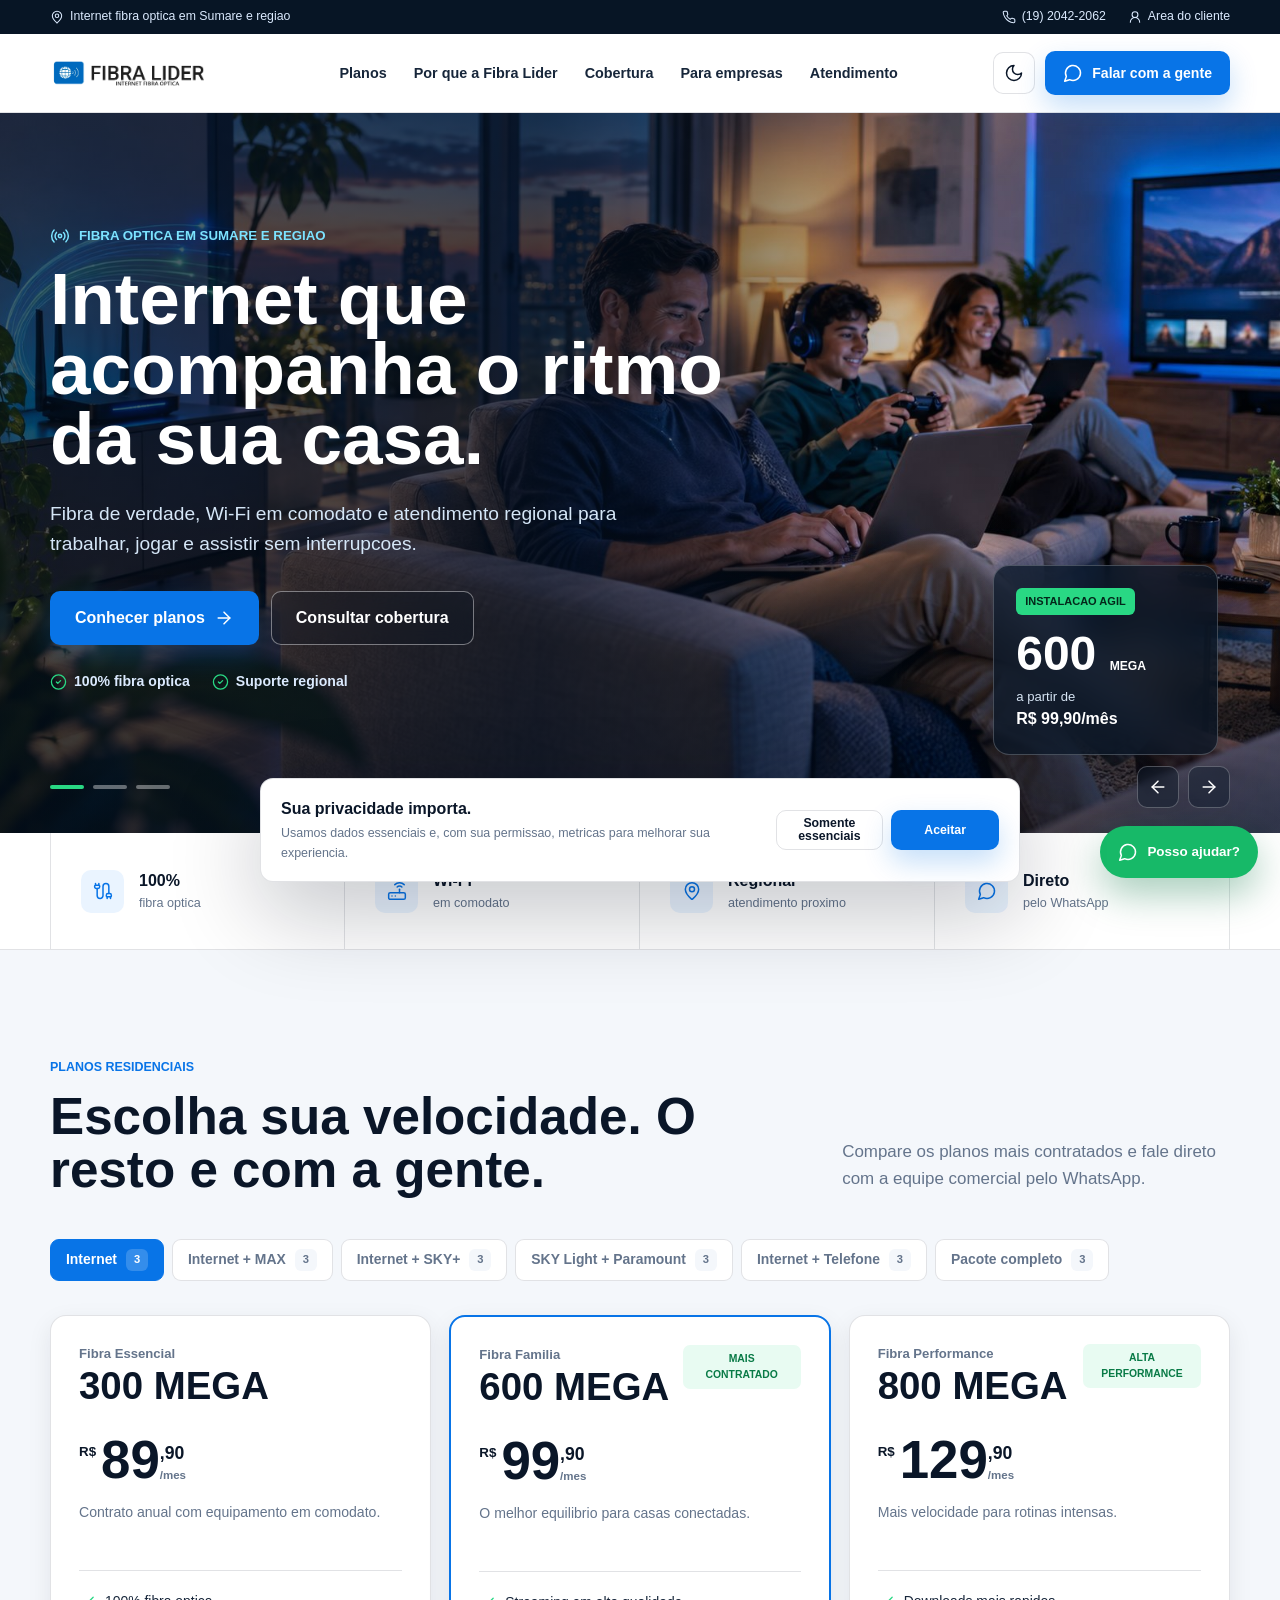
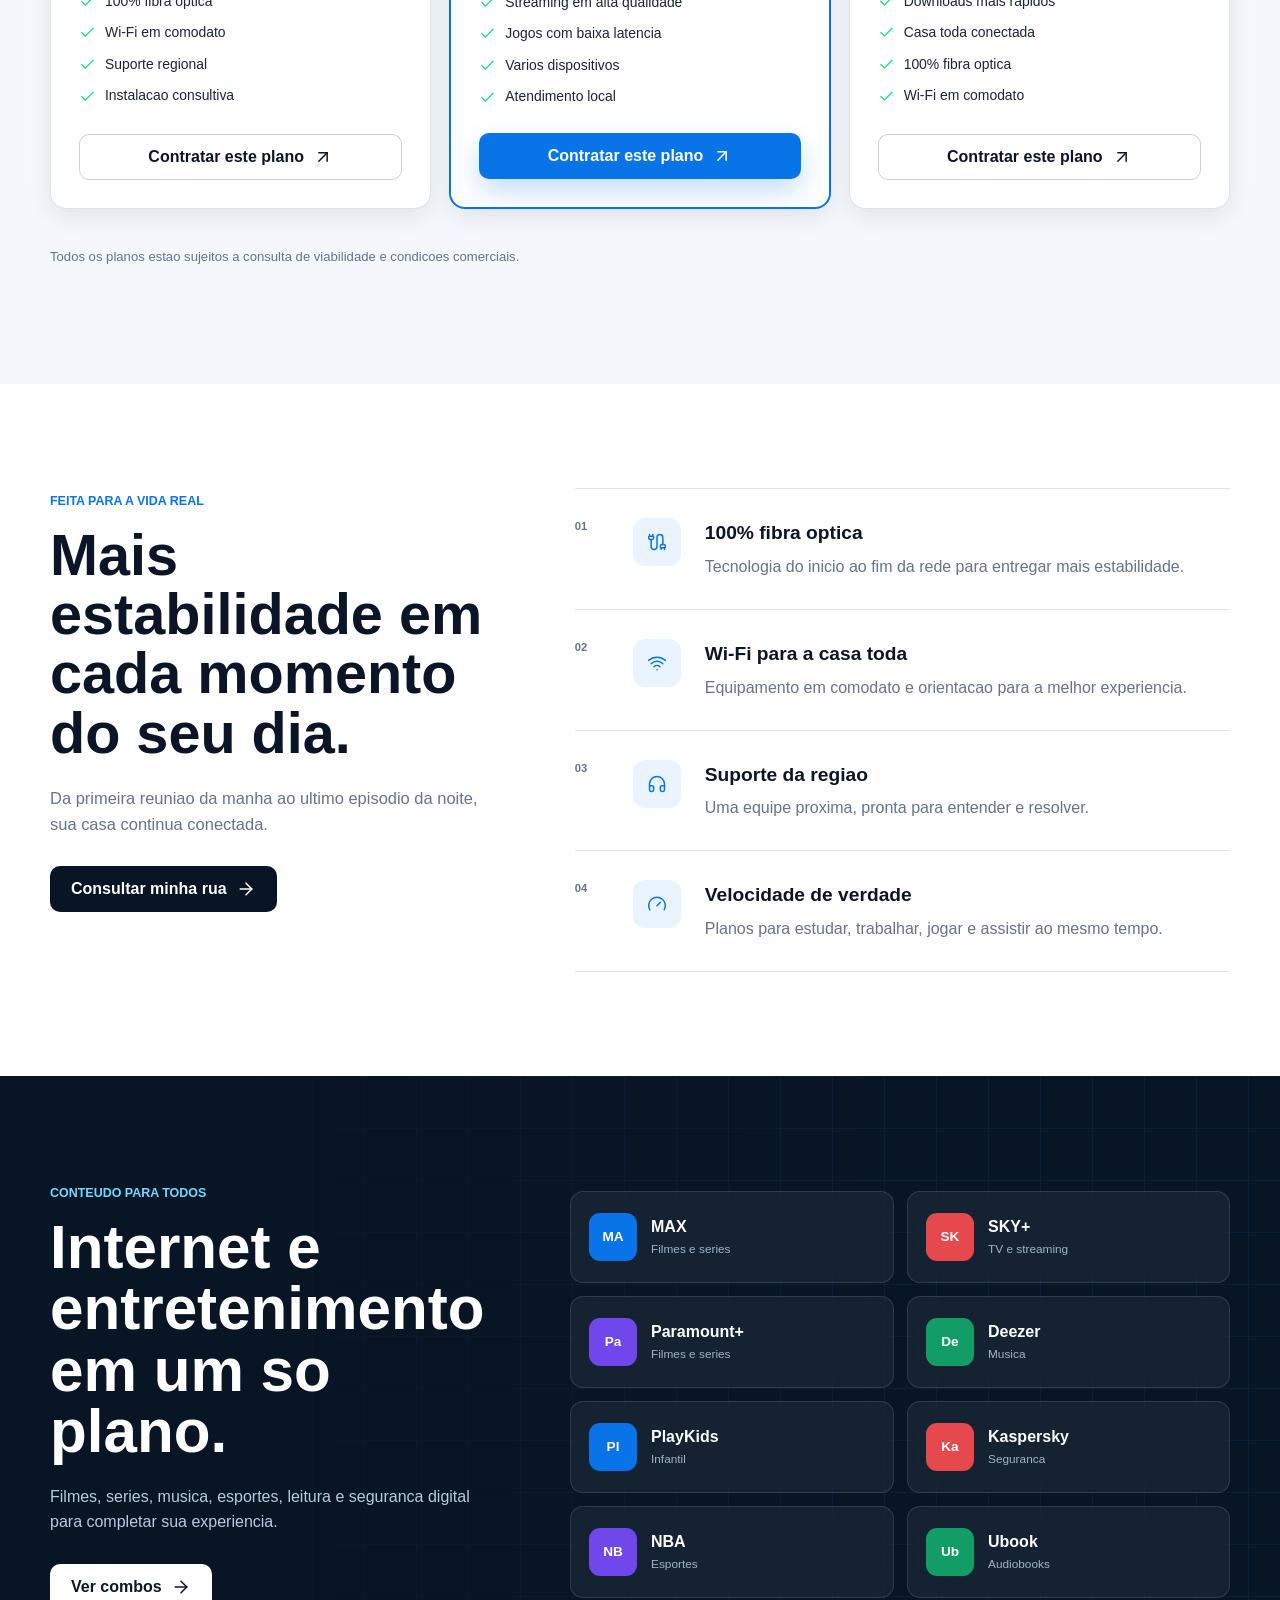
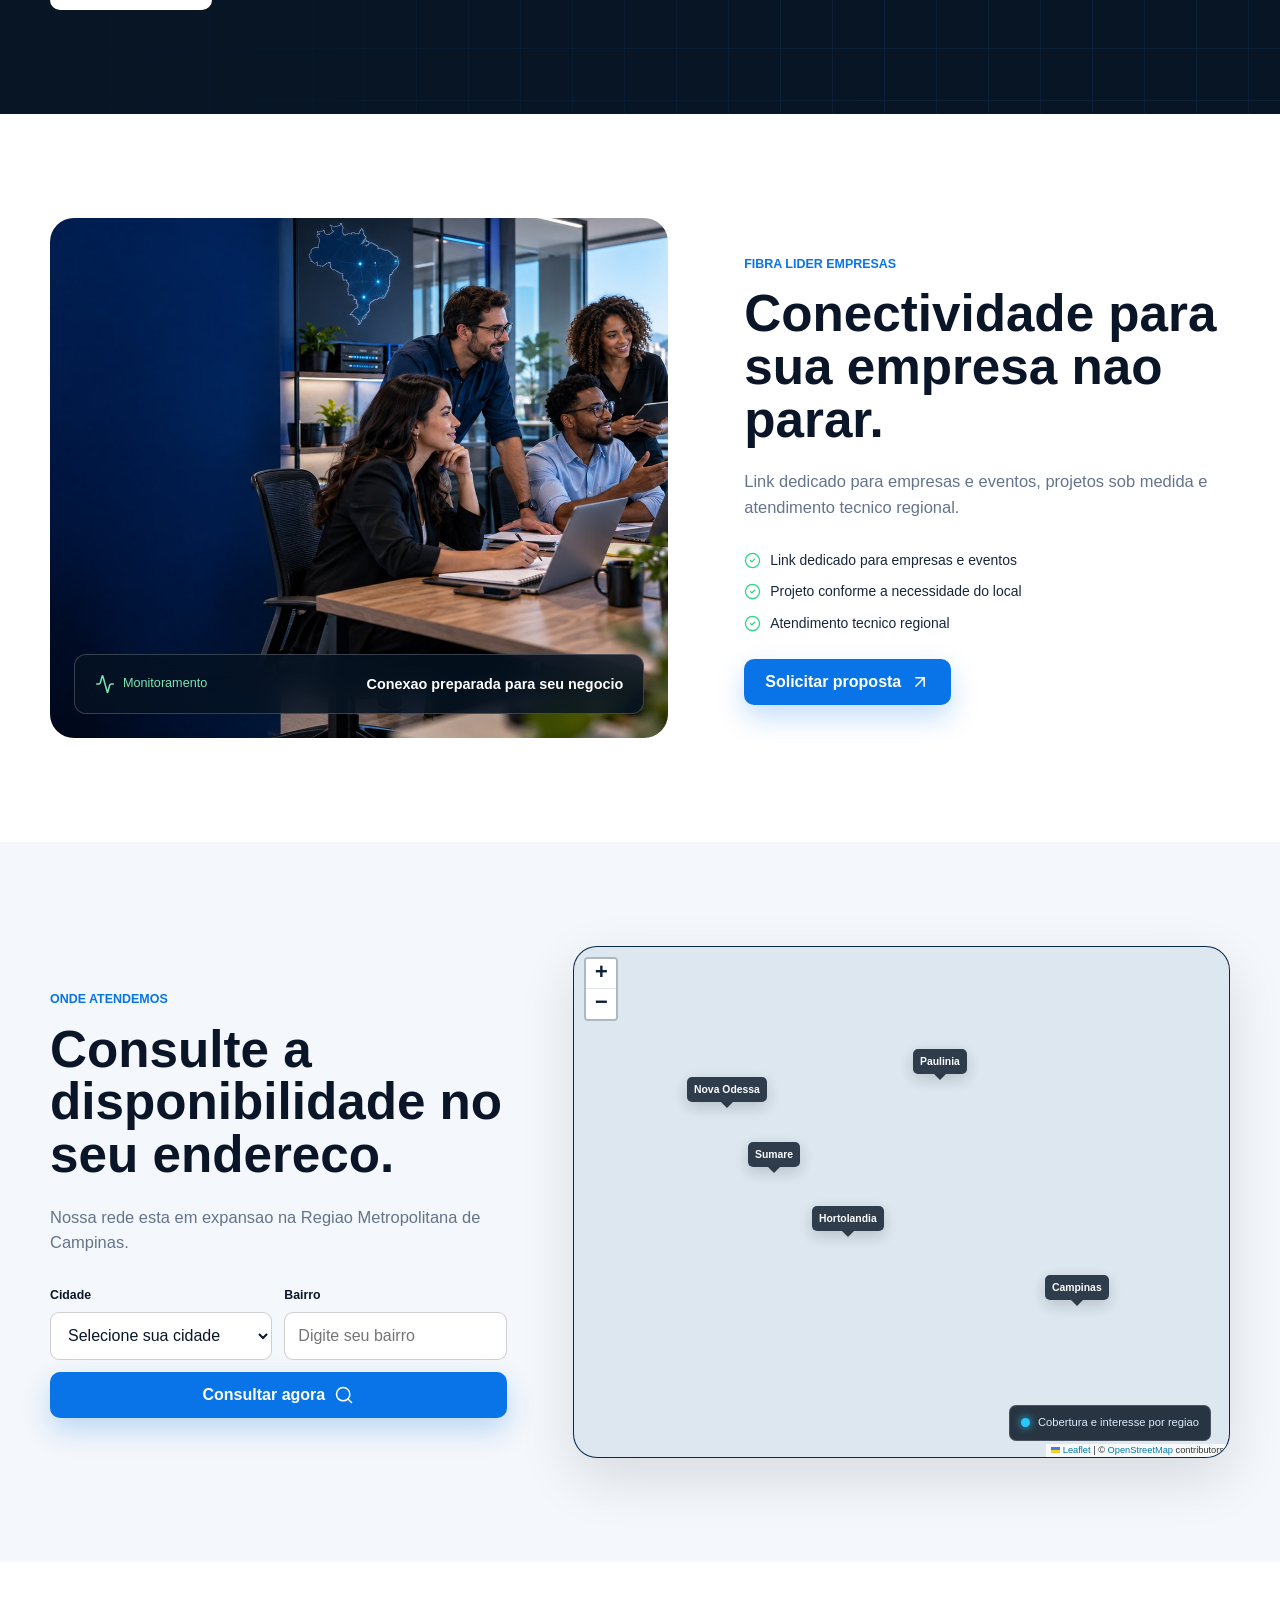
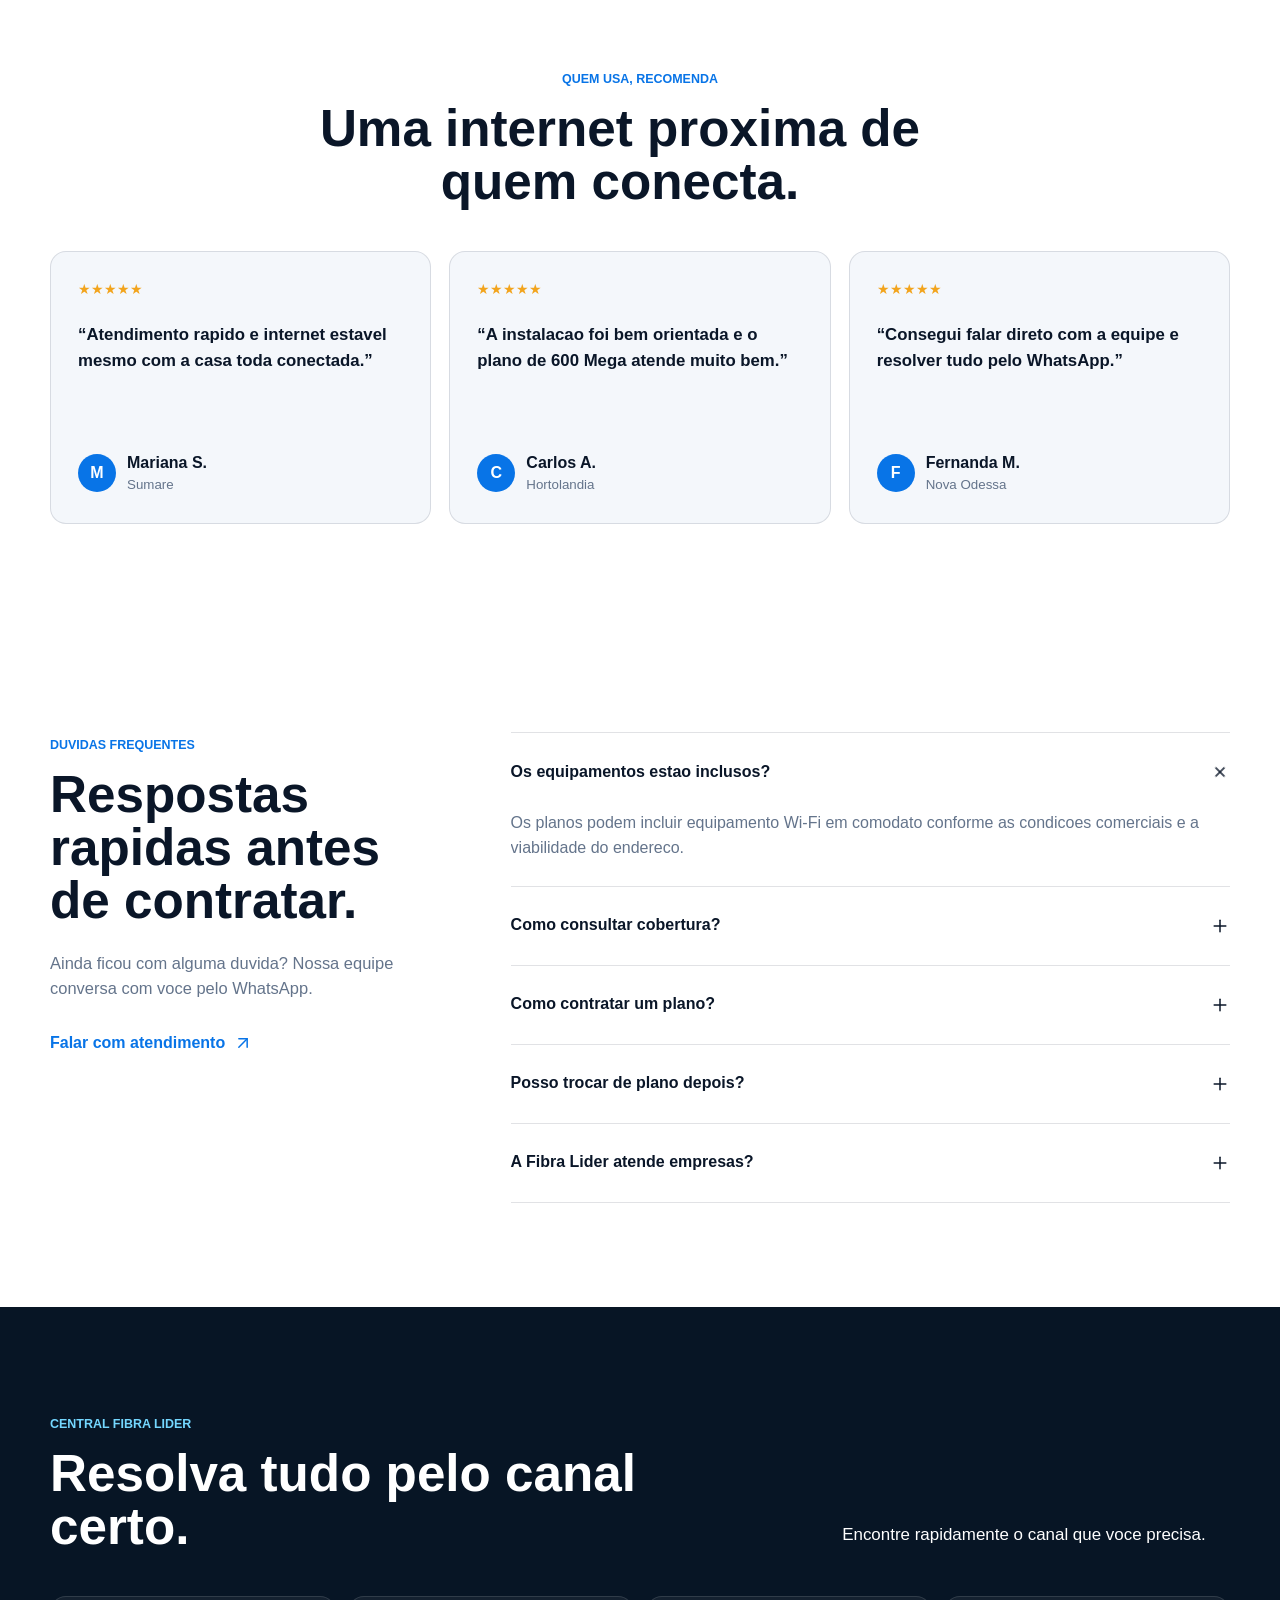
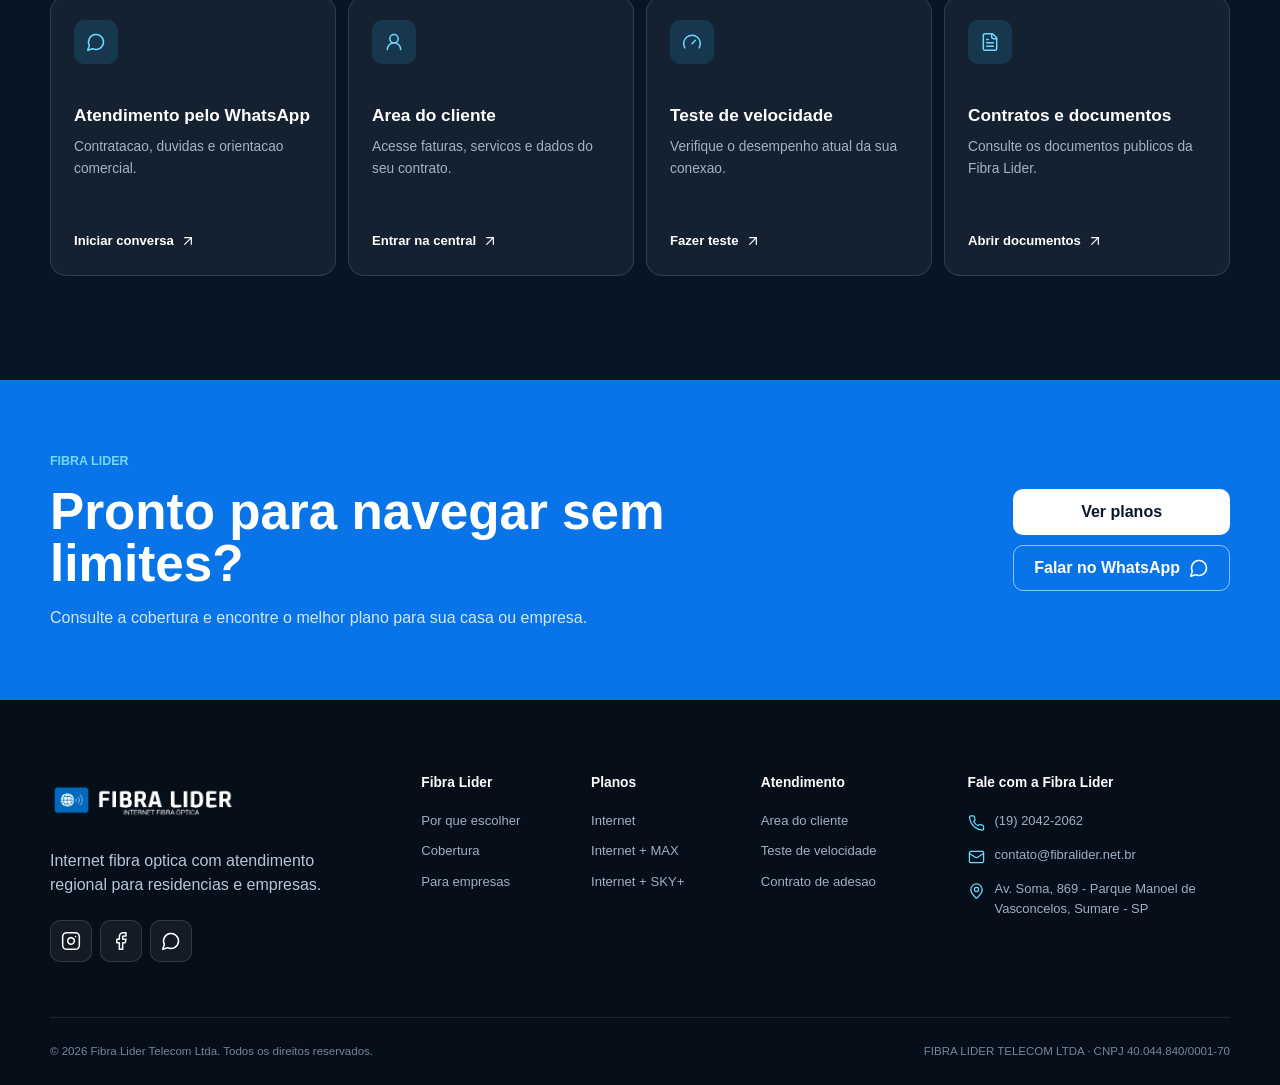
==== app/index.html @ 87135f59 "feat: publica MVP visual da Fibra Lider" ====
<!doctype html>
<html lang="pt-BR">
  <head>
    <meta charset="utf-8">
    <meta name="viewport" content="width=device-width, initial-scale=1">
    <meta name="theme-color" content="#061426">
    <meta name="description" content="Planos de internet 100% fibra optica da Fibra Lider em Sumare e regiao.">
    <meta name="robots" content="index,follow">
    <meta property="og:type" content="website">
    <meta property="og:locale" content="pt_BR">
    <title>Fibra Lider | Internet Fibra Optica em Sumare e Regiao</title>
    <link rel="canonical" href="https://fibralider.net.br/">
    <link rel="icon" href="./assets/img/fibra-lider-icon.png">
    <link rel="manifest" href="./manifest.webmanifest">
    <link rel="preload" as="image" href="./assets/img/hero-family-fiber.jpg">
    <link rel="stylesheet" href="./assets/vendor/leaflet.css">
    <link rel="stylesheet" href="./assets/css/styles.css">
    <script defer src="./assets/vendor/lucide.min.js"></script>
    <script defer src="./assets/vendor/leaflet.js"></script>
    <script defer src="./assets/js/data.js"></script>
    <script defer src="./assets/js/app.js"></script>
  </head>
  <body class="public-site">
    <a class="skip-link" href="#conteudo">Ir para o conteudo</a>

    <header class="site-header" id="topo">
      <div class="service-strip">
        <div class="shell service-strip__inner">
          <p><i data-lucide="map-pin"></i> Internet fibra optica em Sumare e regiao</p>
          <div class="service-strip__links">
            <a id="header-phone" href="tel:+551920422062"><i data-lucide="phone"></i> (19) 2042-2062</a>
            <a id="header-client-area" href="https://sgp.fibralider.net.br/accounts/central/login" target="_blank" rel="noopener"><i data-lucide="user-round"></i> Area do cliente</a>
          </div>
        </div>
      </div>
      <div class="nav-shell shell">
        <a class="site-logo" href="#topo" aria-label="Fibra Lider - inicio">
          <img id="site-logo" src="./assets/img/fibra-lider-logo-dark.png" alt="Fibra Lider">
        </a>
        <nav class="site-nav" id="site-nav" aria-label="Navegacao principal"></nav>
        <div class="header-actions">
          <button class="icon-button theme-toggle" id="site-theme-toggle" type="button" aria-label="Alternar tema" title="Alternar tema">
            <i data-lucide="moon"></i>
          </button>
          <a class="button button--primary header-cta" id="header-whatsapp" href="#" target="_blank" rel="noopener">
            <i data-lucide="message-circle"></i><span>Falar com a gente</span>
          </a>
          <button class="icon-button mobile-menu-toggle" id="mobile-menu-toggle" type="button" aria-label="Abrir menu" aria-expanded="false">
            <i data-lucide="menu"></i>
          </button>
        </div>
      </div>
    </header>

    <main id="conteudo">
      <section class="hero-slider page-section" id="inicio" data-section="hero" aria-label="Destaques Fibra Lider">
        <div id="hero-slides"></div>
        <div class="hero-controls shell">
          <div class="hero-dots" id="hero-dots" aria-label="Selecionar destaque"></div>
          <div class="hero-arrows" id="hero-arrows">
            <button class="icon-button icon-button--glass" id="hero-prev" type="button" aria-label="Destaque anterior"><i data-lucide="arrow-left"></i></button>
            <button class="icon-button icon-button--glass" id="hero-next" type="button" aria-label="Proximo destaque"><i data-lucide="arrow-right"></i></button>
          </div>
        </div>
      </section>

      <section class="proof-band page-section" data-section="proof" aria-label="Diferenciais">
        <div class="shell proof-grid" id="proof-grid"></div>
      </section>

      <section class="section plans-section page-section" id="planos" data-section="plans">
        <div class="shell">
          <div class="section-heading section-heading--split">
            <div>
              <span class="eyebrow" id="plans-eyebrow">Planos residenciais</span>
              <h2 id="plans-title">Escolha sua velocidade. O resto e com a gente.</h2>
            </div>
            <p id="plans-description"></p>
          </div>
          <div class="filter-tabs" id="plan-filters" role="tablist" aria-label="Tipos de plano"></div>
          <div class="plans-grid" id="plans-grid"></div>
          <div class="plans-footer">
            <p>Todos os planos estao sujeitos a consulta de viabilidade e condicoes comerciais.</p>
            <button class="text-button" id="show-all-plans" type="button">Ver todos os planos <i data-lucide="arrow-right"></i></button>
          </div>
        </div>
      </section>

      <section class="section benefits-section page-section" id="beneficios" data-section="benefits">
        <div class="shell benefits-layout">
          <div class="benefits-copy">
            <span class="eyebrow" id="benefits-eyebrow"></span>
            <h2 id="benefits-title"></h2>
            <p id="benefits-description"></p>
            <a class="button button--dark" href="#cobertura">Consultar minha rua <i data-lucide="arrow-right"></i></a>
          </div>
          <div class="benefit-list" id="benefits-grid"></div>
        </div>
      </section>

      <section class="section entertainment-section page-section" id="entretenimento" data-section="apps">
        <div class="shell entertainment-layout">
          <div class="entertainment-copy">
            <span class="eyebrow eyebrow--light" id="apps-eyebrow"></span>
            <h2 id="apps-title"></h2>
            <p>Filmes, series, musica, esportes, leitura e seguranca digital para completar sua experiencia.</p>
            <a class="button button--light" href="#planos">Ver combos <i data-lucide="arrow-right"></i></a>
          </div>
          <div class="app-orbit" id="apps-grid" aria-label="Aplicativos disponiveis"></div>
        </div>
      </section>

      <section class="section business-section page-section" id="empresas" data-section="business">
        <div class="shell business-layout">
          <div class="business-visual">
            <img src="./assets/img/banner-business-fiber.jpg" alt="Equipe conectada pela Fibra Lider Empresas" loading="lazy">
            <div class="business-signal">
              <span><i data-lucide="activity"></i> Monitoramento</span>
              <strong>Conexao preparada para seu negocio</strong>
            </div>
          </div>
          <div class="business-copy">
            <span class="eyebrow" id="business-eyebrow"></span>
            <h2 id="business-title"></h2>
            <p id="business-description"></p>
            <ul class="check-list">
              <li><i data-lucide="circle-check"></i> Link dedicado para empresas e eventos</li>
              <li><i data-lucide="circle-check"></i> Projeto conforme a necessidade do local</li>
              <li><i data-lucide="circle-check"></i> Atendimento tecnico regional</li>
            </ul>
            <a class="button button--primary" id="business-whatsapp" href="#" target="_blank" rel="noopener">Solicitar proposta <i data-lucide="arrow-up-right"></i></a>
          </div>
        </div>
      </section>

      <section class="section coverage-section page-section" id="cobertura" data-section="coverage">
        <div class="shell coverage-layout">
          <div class="coverage-copy">
            <span class="eyebrow" id="coverage-eyebrow"></span>
            <h2 id="coverage-title"></h2>
            <p id="coverage-description"></p>
            <form class="coverage-form" id="coverage-form">
              <label>
                <span>Cidade</span>
                <select id="coverage-city" name="city" required></select>
              </label>
              <label>
                <span>Bairro</span>
                <input id="coverage-neighborhood" name="neighborhood" type="text" placeholder="Digite seu bairro" required>
              </label>
              <button class="button button--primary" type="submit">Consultar agora <i data-lucide="search"></i></button>
            </form>
            <div class="coverage-result" id="coverage-result" hidden></div>
          </div>
          <div class="coverage-map" aria-label="Mapa interativo da cobertura regional">
            <div class="real-map" id="public-coverage-map"></div>
            <div class="map-fallback" id="public-map-fallback" hidden></div>
            <div class="map-legend"><span></span> Cobertura e interesse por regiao</div>
          </div>
        </div>
      </section>

      <section class="section testimonials-section page-section" data-section="testimonials">
        <div class="shell">
          <div class="section-heading section-heading--center">
            <span class="eyebrow" id="testimonial-eyebrow"></span>
            <h2 id="testimonial-title"></h2>
          </div>
          <div class="testimonials-grid" id="testimonials-grid"></div>
        </div>
      </section>

      <section class="section faq-section page-section" id="duvidas" data-section="faq">
        <div class="shell faq-layout">
          <div class="faq-heading">
            <span class="eyebrow" id="faq-eyebrow"></span>
            <h2 id="faq-title"></h2>
            <p>Ainda ficou com alguma duvida? Nossa equipe conversa com voce pelo WhatsApp.</p>
            <a class="text-button" id="faq-whatsapp" href="#" target="_blank" rel="noopener">Falar com atendimento <i data-lucide="arrow-up-right"></i></a>
          </div>
          <div class="faq-list" id="faq-list"></div>
        </div>
      </section>

      <section class="section support-section page-section" id="atendimento" data-section="support">
        <div class="shell">
          <div class="section-heading section-heading--split section-heading--light">
            <div>
              <span class="eyebrow eyebrow--light" id="support-eyebrow"></span>
              <h2 id="support-title"></h2>
            </div>
            <p>Encontre rapidamente o canal que voce precisa.</p>
          </div>
          <div class="support-grid" id="support-grid"></div>
        </div>
      </section>

      <section class="final-cta page-section" data-section="final">
        <div class="shell final-cta__inner">
          <div>
            <span class="eyebrow eyebrow--light">Fibra Lider</span>
            <h2 id="final-title"></h2>
            <p id="final-description"></p>
          </div>
          <div class="final-cta__actions">
            <a class="button button--light" href="#planos">Ver planos</a>
            <a class="button button--outline-light" id="final-whatsapp" href="#" target="_blank" rel="noopener">Falar no WhatsApp <i data-lucide="message-circle"></i></a>
          </div>
        </div>
      </section>
    </main>

    <footer class="site-footer">
      <div class="shell footer-main">
        <div class="footer-brand">
          <img id="footer-logo" src="./assets/img/fibra-lider-logo.png" alt="Fibra Lider">
          <p id="footer-description"></p>
          <div class="social-links">
            <a id="footer-instagram" class="icon-button icon-button--footer" href="#" target="_blank" rel="noopener" aria-label="Instagram"><i data-lucide="instagram"></i></a>
            <a id="footer-facebook" class="icon-button icon-button--footer" href="#" target="_blank" rel="noopener" aria-label="Facebook"><i data-lucide="facebook"></i></a>
            <a id="footer-social-whatsapp" class="icon-button icon-button--footer" href="#" target="_blank" rel="noopener" aria-label="WhatsApp"><i data-lucide="message-circle"></i></a>
          </div>
        </div>
        <div class="footer-links" id="footer-columns"></div>
        <div class="footer-contact">
          <h3>Fale com a Fibra Lider</h3>
          <a id="footer-phone" href="tel:+551920422062"><i data-lucide="phone"></i><span>(19) 2042-2062</span></a>
          <a id="footer-email" href="mailto:contato@fibralider.net.br"><i data-lucide="mail"></i><span>contato@fibralider.net.br</span></a>
          <p id="footer-address"><i data-lucide="map-pin"></i><span></span></p>
        </div>
      </div>
      <div class="shell footer-bottom">
        <p><span id="footer-year"></span> <span id="footer-copyright"></span></p>
        <p id="footer-company"></p>
      </div>
    </footer>

    <a class="floating-whatsapp" id="floating-whatsapp" href="#" target="_blank" rel="noopener" aria-label="Falar no WhatsApp">
      <i data-lucide="message-circle"></i><span>Posso ajudar?</span>
    </a>

    <div class="modal" id="campaign-modal" hidden>
      <div class="modal-backdrop" data-close-modal></div>
      <article class="campaign-dialog" role="dialog" aria-modal="true" aria-labelledby="campaign-title">
        <button class="icon-button modal-close" type="button" data-close-modal aria-label="Fechar"><i data-lucide="x"></i></button>
        <div class="campaign-dialog__media"><img id="campaign-image" src="" alt=""></div>
        <div class="campaign-dialog__content">
          <span class="eyebrow" id="campaign-eyebrow"></span>
          <h2 id="campaign-title"></h2>
          <p id="campaign-description"></p>
          <button class="coupon-code" id="campaign-coupon" type="button" title="Copiar cupom"><span></span><i data-lucide="copy"></i></button>
          <a class="button button--primary" id="campaign-cta" href="#planos">Ver oferta <i data-lucide="arrow-right"></i></a>
          <small>Consulte disponibilidade e condicoes com a equipe comercial.</small>
        </div>
      </article>
    </div>

    <div class="toast" id="site-toast" role="status" aria-live="polite" hidden></div>

    <aside class="cookie-banner" id="cookie-banner" hidden>
      <div>
        <strong>Sua privacidade importa.</strong>
        <p>Usamos dados essenciais e, com sua permissao, metricas para melhorar sua experiencia.</p>
      </div>
      <div class="cookie-actions">
        <button class="button button--ghost" id="cookie-essential" type="button">Somente essenciais</button>
        <button class="button button--primary" id="cookie-accept" type="button">Aceitar</button>
      </div>
    </aside>
  </body>
</html>
---- app/assets/vendor/leaflet.css ----
/* required styles */

.leaflet-pane,
.leaflet-tile,
.leaflet-marker-icon,
.leaflet-marker-shadow,
.leaflet-tile-container,
.leaflet-pane > svg,
.leaflet-pane > canvas,
.leaflet-zoom-box,
.leaflet-image-layer,
.leaflet-layer {
	position: absolute;
	left: 0;
	top: 0;
	}
.leaflet-container {
	overflow: hidden;
	}
.leaflet-tile,
.leaflet-marker-icon,
.leaflet-marker-shadow {
	-webkit-user-select: none;
	   -moz-user-select: none;
	        user-select: none;
	  -webkit-user-drag: none;
	}
/* Prevents IE11 from highlighting tiles in blue */
.leaflet-tile::selection {
	background: transparent;
}
/* Safari renders non-retina tile on retina better with this, but Chrome is worse */
.leaflet-safari .leaflet-tile {
	image-rendering: -webkit-optimize-contrast;
	}
/* hack that prevents hw layers "stretching" when loading new tiles */
.leaflet-safari .leaflet-tile-container {
	width: 1600px;
	height: 1600px;
	-webkit-transform-origin: 0 0;
	}
.leaflet-marker-icon,
.leaflet-marker-shadow {
	display: block;
	}
/* .leaflet-container svg: reset svg max-width decleration shipped in Joomla! (joomla.org) 3.x */
/* .leaflet-container img: map is broken in FF if you have max-width: 100% on tiles */
.leaflet-container .leaflet-overlay-pane svg {
	max-width: none !important;
	max-height: none !important;
	}
.leaflet-container .leaflet-marker-pane img,
.leaflet-container .leaflet-shadow-pane img,
.leaflet-container .leaflet-tile-pane img,
.leaflet-container img.leaflet-image-layer,
.leaflet-container .leaflet-tile {
	max-width: none !important;
	max-height: none !important;
	width: auto;
	padding: 0;
	}

.leaflet-container img.leaflet-tile {
	/* See: https://bugs.chromium.org/p/chromium/issues/detail?id=600120 */
	mix-blend-mode: plus-lighter;
}

.leaflet-container.leaflet-touch-zoom {
	-ms-touch-action: pan-x pan-y;
	touch-action: pan-x pan-y;
	}
.leaflet-container.leaflet-touch-drag {
	-ms-touch-action: pinch-zoom;
	/* Fallback for FF which doesn't support pinch-zoom */
	touch-action: none;
	touch-action: pinch-zoom;
}
.leaflet-container.leaflet-touch-drag.leaflet-touch-zoom {
	-ms-touch-action: none;
	touch-action: none;
}
.leaflet-container {
	-webkit-tap-highlight-color: transparent;
}
.leaflet-container a {
	-webkit-tap-highlight-color: rgba(51, 181, 229, 0.4);
}
.leaflet-tile {
	filter: inherit;
	visibility: hidden;
	}
.leaflet-tile-loaded {
	visibility: inherit;
	}
.leaflet-zoom-box {
	width: 0;
	height: 0;
	-moz-box-sizing: border-box;
	     box-sizing: border-box;
	z-index: 800;
	}
/* workaround for https://bugzilla.mozilla.org/show_bug.cgi?id=888319 */
.leaflet-overlay-pane svg {
	-moz-user-select: none;
	}

.leaflet-pane         { z-index: 400; }

.leaflet-tile-pane    { z-index: 200; }
.leaflet-overlay-pane { z-index: 400; }
.leaflet-shadow-pane  { z-index: 500; }
.leaflet-marker-pane  { z-index: 600; }
.leaflet-tooltip-pane   { z-index: 650; }
.leaflet-popup-pane   { z-index: 700; }

.leaflet-map-pane canvas { z-index: 100; }
.leaflet-map-pane svg    { z-index: 200; }

.leaflet-vml-shape {
	width: 1px;
	height: 1px;
	}
.lvml {
	behavior: url(#default#VML);
	display: inline-block;
	position: absolute;
	}


/* control positioning */

.leaflet-control {
	position: relative;
	z-index: 800;
	pointer-events: visiblePainted; /* IE 9-10 doesn't have auto */
	pointer-events: auto;
	}
.leaflet-top,
.leaflet-bottom {
	position: absolute;
	z-index: 1000;
	pointer-events: none;
	}
.leaflet-top {
	top: 0;
	}
.leaflet-right {
	right: 0;
	}
.leaflet-bottom {
	bottom: 0;
	}
.leaflet-left {
	left: 0;
	}
.leaflet-control {
	float: left;
	clear: both;
	}
.leaflet-right .leaflet-control {
	float: right;
	}
.leaflet-top .leaflet-control {
	margin-top: 10px;
	}
.leaflet-bottom .leaflet-control {
	margin-bottom: 10px;
	}
.leaflet-left .leaflet-control {
	margin-left: 10px;
	}
.leaflet-right .leaflet-control {
	margin-right: 10px;
	}


/* zoom and fade animations */

.leaflet-fade-anim .leaflet-popup {
	opacity: 0;
	-webkit-transition: opacity 0.2s linear;
	   -moz-transition: opacity 0.2s linear;
	        transition: opacity 0.2s linear;
	}
.leaflet-fade-anim .leaflet-map-pane .leaflet-popup {
	opacity: 1;
	}
.leaflet-zoom-animated {
	-webkit-transform-origin: 0 0;
	    -ms-transform-origin: 0 0;
	        transform-origin: 0 0;
	}
svg.leaflet-zoom-animated {
	will-change: transform;
}

.leaflet-zoom-anim .leaflet-zoom-animated {
	-webkit-transition: -webkit-transform 0.25s cubic-bezier(0,0,0.25,1);
	   -moz-transition:    -moz-transform 0.25s cubic-bezier(0,0,0.25,1);
	        transition:         transform 0.25s cubic-bezier(0,0,0.25,1);
	}
.leaflet-zoom-anim .leaflet-tile,
.leaflet-pan-anim .leaflet-tile {
	-webkit-transition: none;
	   -moz-transition: none;
	        transition: none;
	}

.leaflet-zoom-anim .leaflet-zoom-hide {
	visibility: hidden;
	}


/* cursors */

.leaflet-interactive {
	cursor: pointer;
	}
.leaflet-grab {
	cursor: -webkit-grab;
	cursor:    -moz-grab;
	cursor:         grab;
	}
.leaflet-crosshair,
.leaflet-crosshair .leaflet-interactive {
	cursor: crosshair;
	}
.leaflet-popup-pane,
.leaflet-control {
	cursor: auto;
	}
.leaflet-dragging .leaflet-grab,
.leaflet-dragging .leaflet-grab .leaflet-interactive,
.leaflet-dragging .leaflet-marker-draggable {
	cursor: move;
	cursor: -webkit-grabbing;
	cursor:    -moz-grabbing;
	cursor:         grabbing;
	}

/* marker & overlays interactivity */
.leaflet-marker-icon,
.leaflet-marker-shadow,
.leaflet-image-layer,
.leaflet-pane > svg path,
.leaflet-tile-container {
	pointer-events: none;
	}

.leaflet-marker-icon.leaflet-interactive,
.leaflet-image-layer.leaflet-interactive,
.leaflet-pane > svg path.leaflet-interactive,
svg.leaflet-image-layer.leaflet-interactive path {
	pointer-events: visiblePainted; /* IE 9-10 doesn't have auto */
	pointer-events: auto;
	}

/* visual tweaks */

.leaflet-container {
	background: #ddd;
	outline-offset: 1px;
	}
.leaflet-container a {
	color: #0078A8;
	}
.leaflet-zoom-box {
	border: 2px dotted #38f;
	background: rgba(255,255,255,0.5);
	}


/* general typography */
.leaflet-container {
	font-family: "Helvetica Neue", Arial, Helvetica, sans-serif;
	font-size: 12px;
	font-size: 0.75rem;
	line-height: 1.5;
	}


/* general toolbar styles */

.leaflet-bar {
	box-shadow: 0 1px 5px rgba(0,0,0,0.65);
	border-radius: 4px;
	}
.leaflet-bar a {
	background-color: #fff;
	border-bottom: 1px solid #ccc;
	width: 26px;
	height: 26px;
	line-height: 26px;
	display: block;
	text-align: center;
	text-decoration: none;
	color: black;
	}
.leaflet-bar a,
.leaflet-control-layers-toggle {
	background-position: 50% 50%;
	background-repeat: no-repeat;
	display: block;
	}
.leaflet-bar a:hover,
.leaflet-bar a:focus {
	background-color: #f4f4f4;
	}
.leaflet-bar a:first-child {
	border-top-left-radius: 4px;
	border-top-right-radius: 4px;
	}
.leaflet-bar a:last-child {
	border-bottom-left-radius: 4px;
	border-bottom-right-radius: 4px;
	border-bottom: none;
	}
.leaflet-bar a.leaflet-disabled {
	cursor: default;
	background-color: #f4f4f4;
	color: #bbb;
	}

.leaflet-touch .leaflet-bar a {
	width: 30px;
	height: 30px;
	line-height: 30px;
	}
.leaflet-touch .leaflet-bar a:first-child {
	border-top-left-radius: 2px;
	border-top-right-radius: 2px;
	}
.leaflet-touch .leaflet-bar a:last-child {
	border-bottom-left-radius: 2px;
	border-bottom-right-radius: 2px;
	}

/* zoom control */

.leaflet-control-zoom-in,
.leaflet-control-zoom-out {
	font: bold 18px 'Lucida Console', Monaco, monospace;
	text-indent: 1px;
	}

.leaflet-touch .leaflet-control-zoom-in, .leaflet-touch .leaflet-control-zoom-out  {
	font-size: 22px;
	}


/* layers control */

.leaflet-control-layers {
	box-shadow: 0 1px 5px rgba(0,0,0,0.4);
	background: #fff;
	border-radius: 5px;
	}
.leaflet-control-layers-toggle {
	background-image: url(images/layers.png);
	width: 36px;
	height: 36px;
	}
.leaflet-retina .leaflet-control-layers-toggle {
	background-image: url(images/layers-2x.png);
	background-size: 26px 26px;
	}
.leaflet-touch .leaflet-control-layers-toggle {
	width: 44px;
	height: 44px;
	}
.leaflet-control-layers .leaflet-control-layers-list,
.leaflet-control-layers-expanded .leaflet-control-layers-toggle {
	display: none;
	}
.leaflet-control-layers-expanded .leaflet-control-layers-list {
	display: block;
	position: relative;
	}
.leaflet-control-layers-expanded {
	padding: 6px 10px 6px 6px;
	color: #333;
	background: #fff;
	}
.leaflet-control-layers-scrollbar {
	overflow-y: scroll;
	overflow-x: hidden;
	padding-right: 5px;
	}
.leaflet-control-layers-selector {
	margin-top: 2px;
	position: relative;
	top: 1px;
	}
.leaflet-control-layers label {
	display: block;
	font-size: 13px;
	font-size: 1.08333em;
	}
.leaflet-control-layers-separator {
	height: 0;
	border-top: 1px solid #ddd;
	margin: 5px -10px 5px -6px;
	}

/* Default icon URLs */
.leaflet-default-icon-path { /* used only in path-guessing heuristic, see L.Icon.Default */
	background-image: url(images/marker-icon.png);
	}


/* attribution and scale controls */

.leaflet-container .leaflet-control-attribution {
	background: #fff;
	background: rgba(255, 255, 255, 0.8);
	margin: 0;
	}
.leaflet-control-attribution,
.leaflet-control-scale-line {
	padding: 0 5px;
	color: #333;
	line-height: 1.4;
	}
.leaflet-control-attribution a {
	text-decoration: none;
	}
.leaflet-control-attribution a:hover,
.leaflet-control-attribution a:focus {
	text-decoration: underline;
	}
.leaflet-attribution-flag {
	display: inline !important;
	vertical-align: baseline !important;
	width: 1em;
	height: 0.6669em;
	}
.leaflet-left .leaflet-control-scale {
	margin-left: 5px;
	}
.leaflet-bottom .leaflet-control-scale {
	margin-bottom: 5px;
	}
.leaflet-control-scale-line {
	border: 2px solid #777;
	border-top: none;
	line-height: 1.1;
	padding: 2px 5px 1px;
	white-space: nowrap;
	-moz-box-sizing: border-box;
	     box-sizing: border-box;
	background: rgba(255, 255, 255, 0.8);
	text-shadow: 1px 1px #fff;
	}
.leaflet-control-scale-line:not(:first-child) {
	border-top: 2px solid #777;
	border-bottom: none;
	margin-top: -2px;
	}
.leaflet-control-scale-line:not(:first-child):not(:last-child) {
	border-bottom: 2px solid #777;
	}

.leaflet-touch .leaflet-control-attribution,
.leaflet-touch .leaflet-control-layers,
.leaflet-touch .leaflet-bar {
	box-shadow: none;
	}
.leaflet-touch .leaflet-control-layers,
.leaflet-touch .leaflet-bar {
	border: 2px solid rgba(0,0,0,0.2);
	background-clip: padding-box;
	}


/* popup */

.leaflet-popup {
	position: absolute;
	text-align: center;
	margin-bottom: 20px;
	}
.leaflet-popup-content-wrapper {
	padding: 1px;
	text-align: left;
	border-radius: 12px;
	}
.leaflet-popup-content {
	margin: 13px 24px 13px 20px;
	line-height: 1.3;
	font-size: 13px;
	font-size: 1.08333em;
	min-height: 1px;
	}
.leaflet-popup-content p {
	margin: 17px 0;
	margin: 1.3em 0;
	}
.leaflet-popup-tip-container {
	width: 40px;
	height: 20px;
	position: absolute;
	left: 50%;
	margin-top: -1px;
	margin-left: -20px;
	overflow: hidden;
	pointer-events: none;
	}
.leaflet-popup-tip {
	width: 17px;
	height: 17px;
	padding: 1px;

	margin: -10px auto 0;
	pointer-events: auto;

	-webkit-transform: rotate(45deg);
	   -moz-transform: rotate(45deg);
	    -ms-transform: rotate(45deg);
	        transform: rotate(45deg);
	}
.leaflet-popup-content-wrapper,
.leaflet-popup-tip {
	background: white;
	color: #333;
	box-shadow: 0 3px 14px rgba(0,0,0,0.4);
	}
.leaflet-container a.leaflet-popup-close-button {
	position: absolute;
	top: 0;
	right: 0;
	border: none;
	text-align: center;
	width: 24px;
	height: 24px;
	font: 16px/24px Tahoma, Verdana, sans-serif;
	color: #757575;
	text-decoration: none;
	background: transparent;
	}
.leaflet-container a.leaflet-popup-close-button:hover,
.leaflet-container a.leaflet-popup-close-button:focus {
	color: #585858;
	}
.leaflet-popup-scrolled {
	overflow: auto;
	}

.leaflet-oldie .leaflet-popup-content-wrapper {
	-ms-zoom: 1;
	}
.leaflet-oldie .leaflet-popup-tip {
	width: 24px;
	margin: 0 auto;

	-ms-filter: "progid:DXImageTransform.Microsoft.Matrix(M11=0.70710678, M12=0.70710678, M21=-0.70710678, M22=0.70710678)";
	filter: progid:DXImageTransform.Microsoft.Matrix(M11=0.70710678, M12=0.70710678, M21=-0.70710678, M22=0.70710678);
	}

.leaflet-oldie .leaflet-control-zoom,
.leaflet-oldie .leaflet-control-layers,
.leaflet-oldie .leaflet-popup-content-wrapper,
.leaflet-oldie .leaflet-popup-tip {
	border: 1px solid #999;
	}


/* div icon */

.leaflet-div-icon {
	background: #fff;
	border: 1px solid #666;
	}


/* Tooltip */
/* Base styles for the element that has a tooltip */
.leaflet-tooltip {
	position: absolute;
	padding: 6px;
	background-color: #fff;
	border: 1px solid #fff;
	border-radius: 3px;
	color: #222;
	white-space: nowrap;
	-webkit-user-select: none;
	-moz-user-select: none;
	-ms-user-select: none;
	user-select: none;
	pointer-events: none;
	box-shadow: 0 1px 3px rgba(0,0,0,0.4);
	}
.leaflet-tooltip.leaflet-interactive {
	cursor: pointer;
	pointer-events: auto;
	}
.leaflet-tooltip-top:before,
.leaflet-tooltip-bottom:before,
.leaflet-tooltip-left:before,
.leaflet-tooltip-right:before {
	position: absolute;
	pointer-events: none;
	border: 6px solid transparent;
	background: transparent;
	content: "";
	}

/* Directions */

.leaflet-tooltip-bottom {
	margin-top: 6px;
}
.leaflet-tooltip-top {
	margin-top: -6px;
}
.leaflet-tooltip-bottom:before,
.leaflet-tooltip-top:before {
	left: 50%;
	margin-left: -6px;
	}
.leaflet-tooltip-top:before {
	bottom: 0;
	margin-bottom: -12px;
	border-top-color: #fff;
	}
.leaflet-tooltip-bottom:before {
	top: 0;
	margin-top: -12px;
	margin-left: -6px;
	border-bottom-color: #fff;
	}
.leaflet-tooltip-left {
	margin-left: -6px;
}
.leaflet-tooltip-right {
	margin-left: 6px;
}
.leaflet-tooltip-left:before,
.leaflet-tooltip-right:before {
	top: 50%;
	margin-top: -6px;
	}
.leaflet-tooltip-left:before {
	right: 0;
	margin-right: -12px;
	border-left-color: #fff;
	}
.leaflet-tooltip-right:before {
	left: 0;
	margin-left: -12px;
	border-right-color: #fff;
	}

/* Printing */

@media print {
	/* Prevent printers from removing background-images of controls. */
	.leaflet-control {
		-webkit-print-color-adjust: exact;
		print-color-adjust: exact;
		}
	}
---- app/assets/css/styles.css ----
:root {
  color-scheme: light;
  --brand: #0874e7;
  --brand-rgb: 8, 116, 231;
  --brand-dark: #063f83;
  --accent: #29d884;
  --ink: #0a1628;
  --ink-2: #17263a;
  --muted: #64748b;
  --surface: #f4f7fb;
  --panel: #ffffff;
  --line: rgba(10, 22, 40, 0.12);
  --line-strong: rgba(10, 22, 40, 0.2);
  --soft-blue: #eaf4ff;
  --soft-green: #e8fbf2;
  --warning: #ffb547;
  --danger: #e5484d;
  --radius: 16px;
  --radius-sm: 8px;
  --radius-lg: 24px;
  --shadow-sm: 0 8px 24px rgba(10, 22, 40, 0.08);
  --shadow-md: 0 20px 55px rgba(10, 22, 40, 0.12);
  --shadow-lg: 0 30px 90px rgba(4, 14, 28, 0.24);
  --shell: min(1180px, calc(100% - 48px));
  --header-height: 78px;
}

/* Regional maps, inner pages and extended admin modules */
.real-map,
.coverage-map .leaflet-container {
  width: 100%;
  height: 100%;
  min-height: 510px;
  background: #dce7ef;
}

.coverage-map .map-legend {
  z-index: 500;
  padding: 8px 11px;
  border: 1px solid rgba(255, 255, 255, 0.16);
  border-radius: 7px;
  background: rgba(5, 18, 32, 0.84);
  color: #dceeff;
  backdrop-filter: blur(12px);
}

.coverage-map .leaflet-control-zoom a,
.admin-map .leaflet-control-zoom a {
  border-color: rgba(10, 22, 40, 0.12);
  color: #102238;
}

.coverage-map .leaflet-control-attribution,
.admin-map .leaflet-control-attribution {
  font-size: 0.58rem;
}

.coverage-tooltip {
  padding: 9px 11px;
  border: 0;
  border-radius: 7px;
  background: #071525;
  color: #fff;
  box-shadow: 0 12px 30px rgba(4, 15, 28, 0.24);
}

.coverage-tooltip::before {
  border-top-color: #071525 !important;
}

.coverage-tooltip strong,
.coverage-tooltip span,
.coverage-tooltip small {
  display: block;
  line-height: 1.35;
}

.region-map-label {
  padding: 5px 7px;
  border: 0;
  border-radius: 5px;
  background: rgba(7, 21, 37, 0.9);
  color: #fff;
  font-size: 0.65rem;
  font-weight: 800;
  box-shadow: 0 5px 16px rgba(4, 15, 28, 0.2);
}

.region-map-label::before {
  border-top-color: rgba(7, 21, 37, 0.9) !important;
}

.coverage-tooltip span,
.coverage-tooltip small {
  color: #9eb4c9;
  font-size: 0.68rem;
}

.map-fallback {
  display: grid;
  min-height: 510px;
  align-content: center;
  gap: 9px;
  padding: 36px;
  background: #0a1a2c;
}

.map-fallback button {
  display: flex;
  align-items: center;
  justify-content: space-between;
  gap: 20px;
  padding: 13px 15px;
  border: 1px solid rgba(255, 255, 255, 0.11);
  border-radius: 8px;
  background: rgba(255, 255, 255, 0.06);
  color: #fff;
}

.map-fallback span {
  color: #9eb4c9;
  font-size: 0.75rem;
}

:root[data-theme="dark"] .public-site {
  background: #07111e;
}

:root[data-theme="dark"] .public-site .site-header {
  border-color: rgba(210, 229, 248, 0.1);
  background: rgba(7, 17, 30, 0.92);
}

:root[data-theme="dark"] .public-site .proof-band,
:root[data-theme="dark"] .public-site .benefits-section,
:root[data-theme="dark"] .public-site .business-section,
:root[data-theme="dark"] .public-site .testimonials-section,
:root[data-theme="dark"] .public-site .faq-section {
  background: #0b1726;
}

:root[data-theme="dark"] .public-site .plans-section,
:root[data-theme="dark"] .public-site .coverage-section,
:root[data-theme="dark"] .public-site .inner-content-section {
  background: #07111e;
}

:root[data-theme="dark"] .public-site .filter-tab,
:root[data-theme="dark"] .public-site .plan-card,
:root[data-theme="dark"] .public-site .testimonial,
:root[data-theme="dark"] .public-site .document-copy,
:root[data-theme="dark"] .public-site .document-callout,
:root[data-theme="dark"] .public-site .document-download {
  border-color: rgba(205, 226, 247, 0.12);
  background: #101e2f;
  box-shadow: 0 18px 45px rgba(0, 0, 0, 0.2);
}

:root[data-theme="dark"] .public-site .filter-tab.is-active {
  background: var(--brand);
}

:root[data-theme="dark"] .public-site .plan-card__top em {
  color: #70e7ad;
}

:root[data-theme="dark"] .public-site .button--dark {
  border: 1px solid rgba(255, 255, 255, 0.18);
  background: #eaf5ff;
  color: #071525;
}

:root[data-theme="dark"] .public-site .coverage-map,
:root[data-admin-theme="dark"] .admin-map {
  border-color: rgba(129, 193, 255, 0.16);
}

:root[data-theme="dark"] .public-site .leaflet-tile-pane,
:root[data-admin-theme="dark"] .admin-map .leaflet-tile-pane {
  filter: brightness(0.72) contrast(1.18) saturate(0.72) hue-rotate(174deg) invert(0.88);
}

:root[data-theme="dark"] .public-site .leaflet-control-attribution,
:root[data-admin-theme="dark"] .admin-map .leaflet-control-attribution {
  background: rgba(7, 17, 30, 0.8);
  color: #a7bbcf;
}

:root[data-theme="dark"] .public-site .leaflet-control-attribution a,
:root[data-admin-theme="dark"] .admin-map .leaflet-control-attribution a {
  color: #7ac7ff;
}

.app-pill__logo {
  overflow: hidden;
}

.app-pill__logo img,
.catalog-logo img,
.app-logo-preview img {
  width: 100%;
  height: 100%;
  object-fit: contain;
}

.catalog-logo {
  overflow: hidden;
  padding: 5px;
}

.admin-map-shell {
  position: relative;
  overflow: hidden;
  border-radius: 8px;
}

.admin-map-shell .map-scale {
  z-index: 500;
  padding: 8px 10px;
  border: 1px solid rgba(255, 255, 255, 0.12);
  border-radius: 7px;
  background: rgba(5, 17, 30, 0.84);
  color: #c4d5e6;
  backdrop-filter: blur(10px);
}

.signal-grid {
  display: grid;
  grid-template-columns: repeat(4, minmax(0, 1fr));
  gap: 14px;
  margin-bottom: 15px;
}

.signal-grid article {
  display: grid;
  min-width: 0;
  grid-template-columns: 39px 1fr;
  gap: 11px;
  align-items: center;
  padding: 14px;
  border: 1px solid var(--admin-line);
  border-radius: 9px;
  background: var(--admin-panel);
}

.signal-grid article > span {
  display: grid;
  width: 38px;
  height: 38px;
  place-items: center;
  border-radius: 8px;
}

.signal-icon--green { background: #e8fbf2; color: #128253; }
.signal-icon--blue { background: #e9f4ff; color: #0874e7; }
.signal-icon--violet { background: #f0edff; color: #6259e8; }
.signal-icon--orange { background: #fff3df; color: #ca7710; }

:root[data-admin-theme="dark"] .signal-icon--green { background: #102d27; color: #58d79a; }
:root[data-admin-theme="dark"] .signal-icon--blue { background: #102b46; color: #59b1ff; }
:root[data-admin-theme="dark"] .signal-icon--violet { background: #252342; color: #a49dff; }
:root[data-admin-theme="dark"] .signal-icon--orange { background: #302719; color: #ffc267; }

.signal-grid small,
.signal-grid strong,
.signal-grid p {
  display: block;
  margin: 0;
}

.signal-grid small {
  color: var(--admin-muted);
  font-size: 0.56rem;
  font-weight: 700;
}

.signal-grid strong {
  margin-top: 2px;
  font-size: 1rem;
}

.signal-grid p {
  overflow: hidden;
  color: var(--admin-muted);
  font-size: 0.55rem;
  text-overflow: ellipsis;
  white-space: nowrap;
}

.page-library {
  padding: 0;
  overflow: hidden;
}

.page-library > .card-heading {
  padding: 18px;
  border-bottom: 1px solid var(--admin-line);
}

.page-list {
  display: grid;
}

.page-row {
  display: grid;
  grid-template-columns: 44px minmax(220px, 1fr) auto;
  align-items: center;
  gap: 13px;
  padding: 15px 18px;
  border-bottom: 1px solid var(--admin-line);
}

.page-row:last-child {
  border-bottom: 0;
}

.page-row__icon {
  display: grid;
  width: 42px;
  height: 42px;
  place-items: center;
  border-radius: 8px;
  background: #e9f4ff;
  color: var(--brand);
}

:root[data-admin-theme="dark"] .page-row__icon {
  background: #102b46;
}

.page-row__main > div {
  display: flex;
  align-items: center;
  gap: 9px;
}

.page-row__main strong,
.page-row__main p,
.page-row__main small {
  display: block;
  margin: 0;
}

.page-row__main p {
  color: var(--brand);
  font-size: 0.65rem;
}

.page-row__main small {
  color: var(--admin-muted);
  font-size: 0.58rem;
}

.page-block-palette {
  margin: 8px;
  padding: 12px;
  border: 1px solid var(--admin-line);
  border-radius: 8px;
  background: var(--admin-panel-2);
}

.page-block-palette > span {
  display: block;
  margin-bottom: 9px;
  color: var(--admin-muted);
  font-size: 0.56rem;
  font-weight: 750;
  text-transform: uppercase;
}

.page-block-palette > div {
  display: grid;
  grid-template-columns: repeat(5, 1fr);
  gap: 5px;
}

.page-block-palette button {
  display: grid;
  height: 32px;
  place-items: center;
  border: 1px solid var(--admin-line);
  border-radius: 6px;
  background: var(--admin-panel);
  color: var(--admin-muted);
}

.page-block-palette button:hover {
  border-color: var(--brand);
  color: var(--brand);
}

.category-manager {
  display: grid;
  grid-template-columns: minmax(300px, 0.8fr) minmax(360px, 1.2fr);
  gap: 20px;
}

.category-form {
  align-content: start;
  padding: 17px;
  border: 1px solid var(--admin-line);
  border-radius: 9px;
  background: var(--admin-panel-2);
}

.category-list {
  display: grid;
  gap: 8px;
  align-content: start;
}

.category-list article {
  display: grid;
  grid-template-columns: 38px 1fr 32px 32px;
  align-items: center;
  gap: 9px;
  padding: 10px;
  border: 1px solid var(--admin-line);
  border-radius: 8px;
}

.category-list article > span,
.app-logo-preview {
  display: grid;
  width: 38px;
  height: 38px;
  overflow: hidden;
  place-items: center;
  border-radius: 8px;
  background: #e9f4ff;
  color: var(--brand);
}

.category-list strong,
.category-list p,
.category-list small {
  display: block;
  margin: 0;
}

.category-list p,
.category-list small {
  color: var(--admin-muted);
  font-size: 0.58rem;
}

.app-upload-layout {
  display: grid;
  grid-template-columns: 94px 1fr;
  align-items: stretch;
  gap: 12px;
}

.app-logo-preview {
  width: 94px;
  height: 94px;
  padding: 9px;
  font-weight: 850;
}

.inner-page-header {
  position: relative;
}

.inner-page-hero {
  position: relative;
  display: flex;
  min-height: 470px;
  align-items: end;
  padding: 72px 0 82px;
  background: #071525 url("../img/banner-business-fiber.jpg") center / cover no-repeat;
  color: #fff;
}

.inner-page-hero::before {
  position: absolute;
  inset: 0;
  background: rgba(3, 14, 27, 0.72);
  content: "";
}

.inner-page-hero > .shell {
  position: relative;
  max-width: 900px;
  margin-left: max(24px, calc((100vw - 1180px) / 2));
}

.inner-page-hero a {
  display: inline-flex;
  align-items: center;
  gap: 7px;
  margin-bottom: 46px;
  color: #b8cee2;
  font-size: 0.82rem;
  font-weight: 750;
}

.inner-page-hero .eyebrow {
  display: flex;
  width: fit-content;
}

.inner-page-hero h1 {
  max-width: 760px;
  margin: 13px 0 18px;
  font-size: clamp(2.8rem, 6vw, 5.7rem);
  line-height: 0.98;
}

.inner-page-hero p {
  max-width: 680px;
  margin: 0;
  color: #c1d3e4;
  font-size: 1.08rem;
}

.inner-content-section {
  padding: 72px 0;
  background: var(--panel);
}

.inner-content-section--compact {
  padding-top: 0;
}

.document-copy {
  max-width: 860px;
  padding: 38px;
  border: 1px solid var(--line);
  border-radius: var(--radius);
  background: var(--panel);
  box-shadow: var(--shadow-sm);
}

.document-copy h2,
.document-callout h2,
.document-download h2 {
  margin: 0 0 13px;
  font-size: 1.55rem;
}

.document-copy p,
.document-callout p,
.document-download p {
  margin: 0 0 14px;
  color: var(--muted);
}

.document-callout,
.document-download {
  display: grid;
  max-width: 860px;
  grid-template-columns: 48px 1fr auto;
  align-items: center;
  gap: 18px;
  margin-inline: auto;
  padding: 24px;
  border: 1px solid var(--line);
  border-radius: var(--radius);
  background: var(--soft-blue);
}

.document-callout {
  grid-template-columns: 48px 1fr;
  background: var(--soft-green);
}

.document-callout > span,
.document-download > span {
  display: grid;
  width: 46px;
  height: 46px;
  place-items: center;
  border-radius: 10px;
  background: var(--panel);
  color: var(--brand);
}

.document-callout p,
.document-download p {
  margin-bottom: 0;
}

.page-image-block {
  display: grid;
  grid-template-columns: 1fr 1fr;
  gap: 48px;
  align-items: center;
}

.page-image-block img {
  width: 100%;
  max-height: 520px;
  border-radius: var(--radius);
  object-fit: cover;
}

.page-cta {
  padding: 60px 0;
  background: var(--brand);
  color: #fff;
}

.page-cta > .shell {
  display: flex;
  align-items: center;
  justify-content: space-between;
  gap: 36px;
}

.page-cta h2,
.page-cta p {
  margin: 0;
}

.page-cta h2 {
  font-size: clamp(2rem, 4vw, 3.5rem);
}

.page-cta p {
  margin-top: 8px;
  color: rgba(255, 255, 255, 0.78);
}

.page-not-found {
  display: grid;
  min-height: 65vh;
  place-items: center;
  text-align: center;
}

.page-not-found span {
  color: var(--brand);
  font-size: 1rem;
  font-weight: 850;
}

.page-not-found h1 {
  margin: 8px 0;
  font-size: clamp(2.3rem, 5vw, 4.8rem);
}

@media (max-width: 1040px) {
  .signal-grid {
    grid-template-columns: repeat(2, minmax(0, 1fr));
  }

  .category-manager {
    grid-template-columns: 1fr;
  }
}

@media (max-width: 780px) {
  .page-row {
    grid-template-columns: 42px 1fr;
  }

  .page-row > .row-actions {
    grid-column: 1 / -1;
    justify-content: flex-end;
  }

  .document-download,
  .page-image-block {
    grid-template-columns: 1fr;
  }

  .document-download .button {
    justify-self: start;
  }

  .page-cta > .shell {
    align-items: flex-start;
    flex-direction: column;
  }
}

@media (max-width: 560px) {
  .signal-grid {
    grid-template-columns: 1fr;
  }

  .real-map,
  .coverage-map .leaflet-container,
  .map-fallback {
    min-height: 410px;
  }

  .app-upload-layout {
    grid-template-columns: 1fr;
  }

  .inner-page-hero {
    min-height: 430px;
    padding: 54px 0 60px;
  }

  .inner-page-hero > .shell {
    margin-inline: 24px;
  }

  .inner-page-hero h1 {
    font-size: 2.7rem;
  }

  .document-copy {
    padding: 25px;
  }

  .document-callout,
  .document-download {
    grid-template-columns: 1fr;
  }
}

:root[data-theme="dark"] {
  color-scheme: dark;
  --ink: #edf6ff;
  --ink-2: #d8e7f6;
  --muted: #96a9bd;
  --surface: #07111e;
  --panel: #0d1a2a;
  --line: rgba(206, 227, 247, 0.12);
  --line-strong: rgba(206, 227, 247, 0.2);
  --soft-blue: #0b2541;
  --soft-green: #0b2a24;
  --shadow-sm: 0 8px 24px rgba(0, 0, 0, 0.2);
  --shadow-md: 0 20px 55px rgba(0, 0, 0, 0.28);
}

* {
  box-sizing: border-box;
}

html {
  scroll-behavior: smooth;
  scroll-padding-top: 110px;
}

body {
  margin: 0;
  min-width: 320px;
  background: var(--surface);
  color: var(--ink);
  font-family: Inter, "Segoe UI", Arial, sans-serif;
  font-size: 16px;
  line-height: 1.55;
  letter-spacing: 0;
  -webkit-font-smoothing: antialiased;
}

body.modal-open {
  overflow: hidden;
}

button,
input,
select,
textarea {
  font: inherit;
  letter-spacing: 0;
}

button,
a {
  -webkit-tap-highlight-color: transparent;
}

button {
  cursor: pointer;
}

a {
  color: inherit;
  text-decoration: none;
}

img {
  display: block;
  max-width: 100%;
}

svg {
  width: 20px;
  height: 20px;
  flex: 0 0 auto;
}

[hidden] {
  display: none !important;
}

::selection {
  background: rgba(var(--brand-rgb), 0.24);
}

:focus-visible {
  outline: 3px solid rgba(var(--brand-rgb), 0.34);
  outline-offset: 3px;
}

.shell {
  width: var(--shell);
  margin-inline: auto;
}

.skip-link {
  position: fixed;
  z-index: 9999;
  top: 12px;
  left: 12px;
  padding: 10px 14px;
  border-radius: var(--radius-sm);
  background: var(--ink);
  color: var(--panel);
  transform: translateY(-160%);
}

.skip-link:focus {
  transform: translateY(0);
}

.button {
  display: inline-flex;
  min-height: 46px;
  align-items: center;
  justify-content: center;
  gap: 9px;
  padding: 0 20px;
  border: 1px solid transparent;
  border-radius: 10px;
  font-weight: 750;
  line-height: 1;
  transition: transform 180ms ease, background 180ms ease, border-color 180ms ease, box-shadow 180ms ease;
}

.button:hover {
  transform: translateY(-2px);
}

.button--large {
  min-height: 54px;
  padding-inline: 24px;
}

.button--block {
  width: 100%;
}

.button--primary {
  background: var(--brand);
  color: #fff;
  box-shadow: 0 12px 28px rgba(var(--brand-rgb), 0.24);
}

.button--primary:hover {
  background: #0064cf;
  box-shadow: 0 15px 35px rgba(var(--brand-rgb), 0.32);
}

.button--dark {
  background: #071525;
  color: #fff;
}

.button--light {
  background: #fff;
  color: #09172a;
}

.button--outline {
  border-color: var(--line-strong);
  background: transparent;
  color: var(--ink);
}

.button--outline:hover {
  border-color: var(--brand);
  color: var(--brand);
}

.button--outline-light {
  border-color: rgba(255, 255, 255, 0.55);
  background: transparent;
  color: #fff;
}

.button--glass {
  border-color: rgba(255, 255, 255, 0.42);
  background: rgba(4, 18, 34, 0.26);
  color: #fff;
  backdrop-filter: blur(12px);
}

.button--ghost {
  background: transparent;
  color: var(--ink);
  border-color: var(--line);
}

.text-button {
  display: inline-flex;
  align-items: center;
  gap: 8px;
  padding: 0;
  border: 0;
  background: transparent;
  color: var(--brand);
  font-weight: 760;
}

.icon-button {
  display: inline-grid;
  width: 42px;
  height: 42px;
  flex: 0 0 42px;
  place-items: center;
  padding: 0;
  border: 1px solid var(--line);
  border-radius: 10px;
  background: var(--panel);
  color: var(--ink);
  transition: background 180ms ease, color 180ms ease, border-color 180ms ease, transform 180ms ease;
}

.icon-button:hover {
  border-color: var(--brand);
  color: var(--brand);
  transform: translateY(-1px);
}

.icon-button--glass {
  border-color: rgba(255, 255, 255, 0.25);
  background: rgba(7, 21, 37, 0.38);
  color: #fff;
  backdrop-filter: blur(12px);
}

.eyebrow {
  display: inline-flex;
  align-items: center;
  gap: 8px;
  margin-bottom: 14px;
  color: var(--brand);
  font-size: 0.78rem;
  font-weight: 800;
  text-transform: uppercase;
}

.eyebrow--light {
  color: #74d7ff;
}

.section {
  padding-block: 104px;
}

.section-heading {
  margin-bottom: 42px;
}

.section-heading h2,
.benefits-copy h2,
.business-copy h2,
.coverage-copy h2,
.faq-heading h2,
.final-cta h2 {
  max-width: 720px;
  margin: 0;
  font-size: clamp(2.1rem, 4vw, 4rem);
  line-height: 1.03;
  font-weight: 790;
}

.section-heading--split {
  display: grid;
  grid-template-columns: minmax(0, 1.3fr) minmax(280px, 0.7fr);
  align-items: end;
  gap: 72px;
}

.section-heading--split > p {
  margin: 0 0 5px;
  color: var(--muted);
  font-size: 1.06rem;
}

.section-heading--center {
  max-width: 760px;
  margin-inline: auto;
  text-align: center;
}

.section-heading--light h2,
.section-heading--light p {
  color: #fff;
}

/* Public header */
.site-header {
  position: sticky;
  z-index: 900;
  top: 0;
  border-bottom: 1px solid var(--line);
  background: color-mix(in srgb, var(--panel) 93%, transparent);
  backdrop-filter: blur(18px);
}

.service-strip {
  min-height: 34px;
  background: #071525;
  color: #dbeafe;
  font-size: 0.77rem;
}

.service-strip__inner {
  display: flex;
  min-height: 34px;
  align-items: center;
  justify-content: space-between;
  gap: 20px;
}

.service-strip p,
.service-strip a {
  display: inline-flex;
  align-items: center;
  gap: 6px;
  margin: 0;
}

.service-strip svg {
  width: 14px;
  height: 14px;
}

.service-strip__links {
  display: flex;
  gap: 22px;
}

.nav-shell {
  display: flex;
  min-height: var(--header-height);
  align-items: center;
  justify-content: space-between;
  gap: 24px;
}

.site-logo {
  width: 194px;
  flex: 0 0 194px;
}

.site-logo img {
  width: 100%;
  max-height: 51px;
  object-fit: contain;
  object-position: left center;
}

.site-nav {
  display: flex;
  align-items: center;
  justify-content: center;
  gap: 27px;
}

.site-nav a {
  position: relative;
  color: var(--ink-2);
  font-size: 0.9rem;
  font-weight: 680;
}

.site-nav a::after {
  position: absolute;
  right: 0;
  bottom: -9px;
  left: 0;
  height: 2px;
  border-radius: 2px;
  background: var(--brand);
  content: "";
  transform: scaleX(0);
  transition: transform 180ms ease;
}

.site-nav a:hover::after {
  transform: scaleX(1);
}

.header-actions {
  display: flex;
  align-items: center;
  gap: 10px;
}

.header-cta {
  min-height: 44px;
  padding-inline: 17px;
  font-size: 0.88rem;
}

.mobile-menu-toggle {
  display: none;
}

/* Hero slider */
.hero-slider {
  position: relative;
  height: min(720px, calc(100svh - 112px));
  min-height: 610px;
  overflow: hidden;
  background: #071525;
  color: #fff;
}

#hero-slides,
.hero-slide {
  position: absolute;
  inset: 0;
}

.hero-slide {
  visibility: hidden;
  opacity: 0;
  transition: opacity 650ms ease, visibility 650ms ease;
}

.hero-slide.is-active {
  visibility: visible;
  opacity: 1;
}

.hero-slide__image,
.hero-slide__shade {
  position: absolute;
  inset: 0;
  width: 100%;
  height: 100%;
}

.hero-slide__image {
  object-fit: cover;
  transform: scale(1.025);
  transition: transform 7s ease;
}

.hero-slide.is-active .hero-slide__image {
  transform: scale(1);
}

.hero-slide__image--left {
  object-position: left center;
}

.hero-slide__image--center {
  object-position: center;
}

.hero-slide__image--right {
  object-position: right center;
}

.hero-slide__shade {
  background:
    linear-gradient(90deg, rgba(2, 13, 27, var(--hero-overlay)) 0%, rgba(3, 16, 34, 0.72) 42%, rgba(3, 16, 34, 0.12) 76%),
    linear-gradient(0deg, rgba(3, 16, 34, 0.45), transparent 44%);
}

.hero-slide__content {
  position: relative;
  display: flex;
  height: 100%;
  align-items: center;
}

.hero-copy {
  width: min(680px, 64%);
  padding-bottom: 28px;
}

.hero-eyebrow {
  display: inline-flex;
  align-items: center;
  gap: 9px;
  margin-bottom: 18px;
  color: #7ce3ff;
  font-size: 0.83rem;
  font-weight: 800;
  text-transform: uppercase;
}

.hero-copy h1 {
  max-width: 730px;
  margin: 0;
  font-size: clamp(3.15rem, 5.7vw, 5.8rem);
  line-height: 0.96;
  font-weight: 800;
}

.hero-copy > p {
  max-width: 630px;
  margin: 25px 0 0;
  color: #d5e6f7;
  font-size: clamp(1.03rem, 1.5vw, 1.22rem);
}

.hero-actions {
  display: flex;
  flex-wrap: wrap;
  gap: 12px;
  margin-top: 32px;
}

.hero-proof {
  display: flex;
  flex-wrap: wrap;
  gap: 22px;
  margin-top: 26px;
  color: #dbeafe;
  font-size: 0.88rem;
  font-weight: 650;
}

.hero-proof span {
  display: inline-flex;
  align-items: center;
  gap: 7px;
}

.hero-proof svg {
  width: 17px;
  color: var(--accent);
}

.hero-plan-chip {
  position: absolute;
  right: 1%;
  bottom: 78px;
  width: 225px;
  padding: 22px;
  border: 1px solid rgba(255, 255, 255, 0.22);
  border-radius: var(--radius);
  background: rgba(6, 20, 38, 0.7);
  box-shadow: var(--shadow-lg);
  backdrop-filter: blur(18px);
}

.hero-plan-chip > span {
  display: inline-block;
  padding: 5px 9px;
  border-radius: 6px;
  background: var(--accent);
  color: #04271a;
  font-size: 0.69rem;
  font-style: normal;
  font-weight: 850;
  text-transform: uppercase;
}

.hero-plan-chip strong {
  display: block;
  margin-top: 15px;
  font-size: 3rem;
  line-height: 1;
}

.hero-plan-chip strong small {
  font-size: 0.76rem;
}

.hero-plan-chip p {
  margin: 9px 0 0;
  color: #d7e5f4;
  font-size: 0.82rem;
}

.hero-plan-chip p b {
  display: block;
  color: #fff;
  font-size: 1rem;
}

.hero-controls {
  position: absolute;
  z-index: 5;
  right: 0;
  bottom: 25px;
  left: 0;
  display: flex;
  align-items: center;
  justify-content: space-between;
}

.hero-dots,
.hero-arrows {
  display: flex;
  align-items: center;
  gap: 9px;
}

.hero-dot {
  width: 34px;
  height: 4px;
  padding: 0;
  border: 0;
  border-radius: 3px;
  background: rgba(255, 255, 255, 0.38);
}

.hero-dot.is-active {
  background: var(--accent);
}

/* Proof band */
.proof-band {
  border-bottom: 1px solid var(--line);
  background: var(--panel);
}

.proof-grid {
  display: grid;
  grid-template-columns: repeat(4, 1fr);
}

.proof-item {
  display: flex;
  min-height: 116px;
  align-items: center;
  gap: 15px;
  padding: 22px 30px;
  border-right: 1px solid var(--line);
}

.proof-item:first-child {
  border-left: 1px solid var(--line);
}

.proof-icon {
  display: grid;
  width: 43px;
  height: 43px;
  flex: 0 0 43px;
  place-items: center;
  border-radius: 10px;
  background: var(--soft-blue);
  color: var(--brand);
}

.proof-item strong,
.proof-item small {
  display: block;
}

.proof-item strong {
  font-size: 1rem;
}

.proof-item small {
  color: var(--muted);
  font-size: 0.79rem;
}

/* Plans */
.plans-section {
  background: var(--surface);
}

.filter-tabs {
  display: flex;
  gap: 8px;
  margin-bottom: 28px;
  overflow-x: auto;
  padding-bottom: 6px;
  scrollbar-width: thin;
}

.filter-tab {
  display: inline-flex;
  min-height: 42px;
  flex: 0 0 auto;
  align-items: center;
  gap: 9px;
  padding: 0 15px;
  border: 1px solid var(--line);
  border-radius: 9px;
  background: var(--panel);
  color: var(--muted);
  font-size: 0.87rem;
  font-weight: 720;
}

.filter-tab span {
  display: grid;
  min-width: 22px;
  height: 22px;
  place-items: center;
  border-radius: 6px;
  background: var(--surface);
  font-size: 0.7rem;
}

.filter-tab.is-active {
  border-color: var(--brand);
  background: var(--brand);
  color: #fff;
}

.filter-tab.is-active span {
  background: rgba(255, 255, 255, 0.18);
}

.plans-grid {
  display: grid;
  grid-template-columns: repeat(3, minmax(0, 1fr));
  align-items: stretch;
  gap: 18px;
}

.plan-card {
  position: relative;
  display: flex;
  min-width: 0;
  flex-direction: column;
  padding: 28px;
  border: 1px solid var(--line);
  border-radius: var(--radius);
  background: var(--panel);
  box-shadow: var(--shadow-sm);
  transition: border-color 200ms ease, transform 200ms ease, box-shadow 200ms ease;
}

.plan-card:hover {
  border-color: rgba(var(--brand-rgb), 0.5);
  box-shadow: var(--shadow-md);
  transform: translateY(-5px);
}

.plan-card--featured {
  border: 2px solid var(--brand);
}

.plan-card__top {
  display: flex;
  min-height: 68px;
  align-items: flex-start;
  justify-content: space-between;
  gap: 12px;
}

.plan-card__top span,
.plan-card__top strong {
  display: block;
}

.plan-card__top span {
  color: var(--muted);
  font-size: 0.82rem;
  font-weight: 700;
}

.plan-card__top strong {
  margin-top: 3px;
  font-size: clamp(1.8rem, 3vw, 2.55rem);
  line-height: 1;
}

.plan-card__top em {
  max-width: 118px;
  padding: 6px 9px;
  border-radius: 7px;
  background: var(--soft-green);
  color: #087a46;
  font-size: 0.65rem;
  font-style: normal;
  font-weight: 850;
  text-align: center;
  text-transform: uppercase;
}

.plan-price {
  display: flex;
  align-items: flex-start;
  margin-top: 22px;
  color: var(--ink);
}

.plan-price > small {
  margin: 8px 5px 0 0;
  font-weight: 800;
}

.plan-price b {
  font-size: 3.3rem;
  line-height: 1;
}

.plan-price > span {
  margin-top: 6px;
  font-size: 1.1rem;
  font-weight: 800;
}

.plan-price span small {
  display: block;
  color: var(--muted);
  font-size: 0.72rem;
  font-weight: 600;
}

.plan-note {
  min-height: 48px;
  margin: 15px 0 20px;
  color: var(--muted);
  font-size: 0.88rem;
}

.plan-card ul,
.check-list {
  display: grid;
  gap: 10px;
  margin: 0 0 25px;
  padding: 20px 0 0;
  border-top: 1px solid var(--line);
  list-style: none;
}

.plan-card li,
.check-list li {
  display: flex;
  align-items: center;
  gap: 9px;
  color: var(--ink-2);
  font-size: 0.87rem;
}

.plan-card li svg,
.check-list li svg {
  width: 17px;
  height: 17px;
  color: var(--accent);
}

.plan-card .button {
  margin-top: auto;
}

.plans-footer {
  display: flex;
  align-items: center;
  justify-content: space-between;
  gap: 24px;
  margin-top: 25px;
  color: var(--muted);
  font-size: 0.82rem;
}

/* Benefits */
.benefits-section {
  background: var(--panel);
}

.benefits-layout {
  display: grid;
  grid-template-columns: minmax(300px, 0.8fr) minmax(500px, 1.2fr);
  gap: 88px;
  align-items: start;
}

.benefits-copy {
  position: sticky;
  top: 150px;
}

.benefits-copy h2 {
  font-size: clamp(2.35rem, 4.5vw, 4.4rem);
}

.benefits-copy > p,
.business-copy > p,
.coverage-copy > p,
.faq-heading > p {
  margin: 23px 0 29px;
  color: var(--muted);
  font-size: 1.03rem;
}

.benefit-list {
  border-top: 1px solid var(--line);
}

.benefit-row {
  display: grid;
  grid-template-columns: 38px 52px 1fr;
  align-items: start;
  gap: 20px;
  padding: 29px 0;
  border-bottom: 1px solid var(--line);
}

.benefit-number {
  color: var(--muted);
  font-size: 0.7rem;
  font-weight: 780;
}

.benefit-icon {
  display: grid;
  width: 48px;
  height: 48px;
  place-items: center;
  border-radius: 12px;
  background: var(--soft-blue);
  color: var(--brand);
}

.benefit-row h3 {
  margin: 0;
  font-size: 1.2rem;
}

.benefit-row p {
  margin: 7px 0 0;
  color: var(--muted);
}

/* Entertainment */
.entertainment-section {
  position: relative;
  overflow: hidden;
  background: #071525;
  color: #fff;
}

.entertainment-section::before {
  position: absolute;
  inset: 0;
  background-image: linear-gradient(rgba(51, 151, 255, 0.08) 1px, transparent 1px), linear-gradient(90deg, rgba(51, 151, 255, 0.08) 1px, transparent 1px);
  background-size: 52px 52px;
  content: "";
  mask-image: linear-gradient(to right, transparent, #000 70%);
}

.entertainment-layout {
  position: relative;
  display: grid;
  grid-template-columns: minmax(300px, 0.8fr) minmax(460px, 1.2fr);
  gap: 80px;
  align-items: center;
}

.entertainment-copy h2 {
  margin: 0;
  font-size: clamp(2.4rem, 4.7vw, 4.8rem);
  line-height: 1.02;
}

.entertainment-copy > p {
  margin: 23px 0 29px;
  color: #b9cbe0;
}

.app-orbit {
  display: grid;
  grid-template-columns: repeat(2, minmax(0, 1fr));
  gap: 13px;
}

.app-pill {
  display: flex;
  min-height: 92px;
  align-items: center;
  gap: 14px;
  padding: 18px;
  border: 1px solid rgba(255, 255, 255, 0.12);
  border-radius: 13px;
  background: rgba(255, 255, 255, 0.06);
  backdrop-filter: blur(12px);
  transition: transform 180ms ease, background 180ms ease;
}

.app-pill:hover {
  background: rgba(255, 255, 255, 0.1);
  transform: translateY(-3px);
}

.app-pill > span {
  display: grid;
  width: 48px;
  height: 48px;
  flex: 0 0 48px;
  place-items: center;
  border-radius: 11px;
  background: #0874e7;
  font-size: 0.85rem;
  font-weight: 850;
}

.app-pill--2 > span {
  background: #e5484d;
}

.app-pill--3 > span {
  background: #7047eb;
}

.app-pill--4 > span {
  background: #129d66;
}

.app-pill strong,
.app-pill small {
  display: block;
}

.app-pill small {
  color: #9fb4c9;
  font-size: 0.74rem;
}

/* Business */
.business-section {
  background: var(--panel);
}

.business-layout {
  display: grid;
  grid-template-columns: minmax(0, 1.12fr) minmax(350px, 0.88fr);
  gap: 76px;
  align-items: center;
}

.business-visual {
  position: relative;
  min-height: 520px;
  overflow: hidden;
  border-radius: var(--radius-lg);
  background: var(--soft-blue);
}

.business-visual > img {
  width: 100%;
  height: 100%;
  min-height: 520px;
  object-fit: cover;
}

.business-signal {
  position: absolute;
  right: 24px;
  bottom: 24px;
  left: 24px;
  display: flex;
  align-items: center;
  justify-content: space-between;
  gap: 20px;
  padding: 18px 20px;
  border: 1px solid rgba(255, 255, 255, 0.2);
  border-radius: 12px;
  background: rgba(5, 19, 35, 0.82);
  color: #fff;
  backdrop-filter: blur(15px);
}

.business-signal span {
  display: inline-flex;
  align-items: center;
  gap: 8px;
  color: #7ee5b2;
  font-size: 0.79rem;
}

.business-signal strong {
  font-size: 0.9rem;
}

.business-copy h2 {
  font-size: clamp(2.3rem, 4vw, 4rem);
}

.business-copy .check-list {
  border-top: 0;
  padding-top: 0;
}

/* Coverage */
.coverage-section {
  background: var(--surface);
}

.coverage-layout {
  display: grid;
  grid-template-columns: minmax(350px, 0.82fr) minmax(520px, 1.18fr);
  gap: 66px;
  align-items: center;
}

.coverage-form {
  display: grid;
  grid-template-columns: 1fr 1fr;
  gap: 12px;
  margin-top: 30px;
}

.coverage-form label {
  display: grid;
  gap: 7px;
}

.coverage-form label span {
  font-size: 0.77rem;
  font-weight: 750;
}

.coverage-form input,
.coverage-form select {
  width: 100%;
  min-height: 48px;
  padding: 0 13px;
  border: 1px solid var(--line-strong);
  border-radius: 9px;
  outline: 0;
  background: var(--panel);
  color: var(--ink);
}

.coverage-form input:focus,
.coverage-form select:focus {
  border-color: var(--brand);
  box-shadow: 0 0 0 4px rgba(var(--brand-rgb), 0.12);
}

.coverage-form .button {
  grid-column: 1 / -1;
}

.coverage-result {
  display: flex;
  gap: 12px;
  margin-top: 16px;
  padding: 15px;
  border: 1px solid rgba(41, 216, 132, 0.35);
  border-radius: 10px;
  background: var(--soft-green);
}

.coverage-result > span {
  color: #0d9b5d;
}

.coverage-result strong,
.coverage-result p {
  display: block;
  margin: 0;
}

.coverage-result p {
  color: var(--muted);
  font-size: 0.82rem;
}

.coverage-result a {
  display: inline-flex;
  align-items: center;
  gap: 6px;
  margin-top: 7px;
  color: var(--brand);
  font-size: 0.8rem;
  font-weight: 800;
}

.coverage-map {
  position: relative;
  min-height: 510px;
  overflow: hidden;
  border: 1px solid rgba(var(--brand-rgb), 0.18);
  border-radius: var(--radius-lg);
  background: #0a1a2c;
  box-shadow: var(--shadow-md);
}

.map-grid {
  position: absolute;
  inset: 0;
  background-image: linear-gradient(rgba(89, 181, 255, 0.1) 1px, transparent 1px), linear-gradient(90deg, rgba(89, 181, 255, 0.1) 1px, transparent 1px);
  background-size: 42px 42px;
}

.map-route {
  position: absolute;
  width: 65%;
  height: 42%;
  border: 2px solid rgba(42, 211, 255, 0.42);
  border-right-color: transparent;
  border-bottom-color: transparent;
  border-radius: 48% 52% 33% 67%;
  transform: rotate(19deg);
}

.map-route--one {
  top: 22%;
  left: 14%;
}

.map-route--two {
  right: 10%;
  bottom: 17%;
  width: 44%;
  height: 30%;
  border-color: rgba(41, 216, 132, 0.34);
  border-left-color: transparent;
}

.region-point {
  position: absolute;
  top: var(--y);
  left: var(--x);
  display: grid;
  justify-items: center;
  padding: 0;
  border: 0;
  background: transparent;
  color: #dceeff;
  transform: translate(-50%, -50%);
}

.region-point span {
  display: block;
  width: calc(15px + (var(--heat) * 0.18px));
  height: calc(15px + (var(--heat) * 0.18px));
  border: 4px solid rgba(118, 224, 255, 0.36);
  border-radius: 50%;
  background: #26c8ff;
  box-shadow: 0 0 0 10px rgba(38, 200, 255, 0.11), 0 0 28px rgba(38, 200, 255, 0.6);
  transition: transform 180ms ease;
}

.region-point:hover span {
  transform: scale(1.18);
}

.region-point strong {
  margin-top: 10px;
  padding: 4px 7px;
  border-radius: 5px;
  background: rgba(3, 14, 27, 0.72);
  font-size: 0.72rem;
  white-space: nowrap;
}

.map-legend {
  position: absolute;
  right: 18px;
  bottom: 17px;
  display: flex;
  align-items: center;
  gap: 8px;
  color: #9fb7cf;
  font-size: 0.7rem;
}

.map-legend span {
  width: 9px;
  height: 9px;
  border-radius: 50%;
  background: #26c8ff;
  box-shadow: 0 0 9px #26c8ff;
}

/* Testimonials and FAQ */
.testimonials-section,
.faq-section {
  background: var(--panel);
}

.testimonials-grid {
  display: grid;
  grid-template-columns: repeat(3, 1fr);
  gap: 18px;
}

.testimonial {
  padding: 27px;
  border: 1px solid var(--line);
  border-radius: var(--radius);
  background: var(--surface);
}

.stars {
  color: #f2a41d;
  font-size: 0.88rem;
}

.testimonial blockquote {
  min-height: 108px;
  margin: 21px 0;
  font-size: 1.05rem;
  font-weight: 640;
}

.review-author {
  display: flex;
  align-items: center;
  gap: 11px;
}

.review-author > span {
  display: grid;
  width: 38px;
  height: 38px;
  place-items: center;
  border-radius: 50%;
  background: var(--brand);
  color: #fff;
  font-weight: 800;
}

.review-author strong,
.review-author small {
  display: block;
}

.review-author small {
  color: var(--muted);
}

.faq-layout {
  display: grid;
  grid-template-columns: minmax(280px, 0.68fr) minmax(500px, 1.32fr);
  gap: 90px;
  align-items: start;
}

.faq-heading {
  position: sticky;
  top: 150px;
}

.faq-item {
  border-bottom: 1px solid var(--line);
}

.faq-item:first-child {
  border-top: 1px solid var(--line);
}

.faq-item > button {
  display: flex;
  width: 100%;
  min-height: 78px;
  align-items: center;
  justify-content: space-between;
  gap: 20px;
  padding: 17px 0;
  border: 0;
  background: transparent;
  color: var(--ink);
  font-weight: 730;
  text-align: left;
}

.faq-item > button svg {
  transition: transform 180ms ease;
}

.faq-item.is-open > button svg {
  transform: rotate(45deg);
}

.faq-answer {
  display: grid;
  grid-template-rows: 0fr;
  transition: grid-template-rows 220ms ease;
}

.faq-answer p {
  min-height: 0;
  margin: 0;
  overflow: hidden;
  color: var(--muted);
}

.faq-item.is-open .faq-answer {
  grid-template-rows: 1fr;
}

.faq-item.is-open .faq-answer p {
  padding-bottom: 25px;
}

/* Support and final */
.support-section {
  background: #071525;
  color: #fff;
}

.support-grid {
  display: grid;
  grid-template-columns: repeat(4, 1fr);
  gap: 12px;
}

.support-card {
  display: flex;
  min-height: 280px;
  flex-direction: column;
  padding: 23px;
  border: 1px solid rgba(255, 255, 255, 0.12);
  border-radius: var(--radius);
  background: rgba(255, 255, 255, 0.055);
  transition: border-color 180ms ease, background 180ms ease, transform 180ms ease;
}

.support-card:hover {
  border-color: rgba(70, 202, 255, 0.56);
  background: rgba(255, 255, 255, 0.09);
  transform: translateY(-4px);
}

.support-card__icon {
  display: grid;
  width: 44px;
  height: 44px;
  place-items: center;
  border-radius: 10px;
  background: rgba(44, 178, 255, 0.15);
  color: #6fd9ff;
}

.support-card h3 {
  margin: 38px 0 8px;
  font-size: 1.08rem;
}

.support-card p {
  margin: 0;
  color: #9fb4c9;
  font-size: 0.86rem;
}

.support-card strong {
  display: flex;
  align-items: center;
  gap: 6px;
  margin-top: auto;
  color: #fff;
  font-size: 0.82rem;
}

.support-card strong svg {
  width: 16px;
}

.final-cta {
  background: var(--brand);
  color: #fff;
}

.final-cta__inner {
  display: flex;
  min-height: 320px;
  align-items: center;
  justify-content: space-between;
  gap: 50px;
  padding-block: 58px;
}

.final-cta h2 {
  max-width: 720px;
}

.final-cta p {
  margin: 15px 0 0;
  color: rgba(255, 255, 255, 0.82);
}

.final-cta__actions {
  display: flex;
  flex: 0 0 auto;
  flex-direction: column;
  gap: 10px;
}

/* Footer */
.site-footer {
  background: #050e19;
  color: #b7c6d6;
}

.footer-main {
  display: grid;
  grid-template-columns: 1.05fr 1.65fr 0.9fr;
  gap: 65px;
  padding-block: 72px 55px;
}

.footer-brand img {
  width: 210px;
  height: 58px;
  object-fit: contain;
  object-position: left center;
}

.footer-brand p {
  max-width: 330px;
  margin: 19px 0 22px;
}

.social-links {
  display: flex;
  gap: 8px;
}

.icon-button--footer {
  border-color: rgba(255, 255, 255, 0.13);
  background: rgba(255, 255, 255, 0.06);
  color: #fff;
}

.footer-links {
  display: grid;
  grid-template-columns: repeat(3, 1fr);
  gap: 28px;
}

.footer-links h3,
.footer-contact h3 {
  margin: 0 0 18px;
  color: #fff;
  font-size: 0.86rem;
}

.footer-links a {
  display: block;
  margin: 10px 0;
  color: #9eb0c3;
  font-size: 0.82rem;
}

.footer-links a:hover,
.footer-contact a:hover {
  color: #fff;
}

.footer-contact > a,
.footer-contact > p {
  display: flex;
  align-items: flex-start;
  gap: 10px;
  margin: 12px 0;
  color: #9eb0c3;
  font-size: 0.81rem;
}

.footer-contact svg {
  width: 17px;
  margin-top: 2px;
  color: #6fd9ff;
}

.footer-bottom {
  display: flex;
  min-height: 68px;
  align-items: center;
  justify-content: space-between;
  gap: 24px;
  border-top: 1px solid rgba(255, 255, 255, 0.1);
  color: #72869c;
  font-size: 0.72rem;
}

/* Floating, modal and cookies */
.floating-whatsapp {
  position: fixed;
  z-index: 800;
  right: 22px;
  bottom: 22px;
  display: flex;
  min-height: 52px;
  align-items: center;
  gap: 9px;
  padding: 0 18px;
  border-radius: 28px;
  background: #17b968;
  color: #fff;
  box-shadow: 0 16px 38px rgba(4, 111, 59, 0.35);
  font-size: 0.84rem;
  font-weight: 800;
}

.is-builder-preview .floating-whatsapp,
.is-builder-preview .cookie-banner,
.is-builder-preview .modal {
  display: none !important;
}

.modal {
  position: fixed;
  z-index: 1400;
  inset: 0;
  display: grid;
  place-items: center;
  padding: 22px;
}

.modal-backdrop {
  position: absolute;
  inset: 0;
  background: rgba(2, 9, 18, 0.76);
  backdrop-filter: blur(8px);
}

.campaign-dialog {
  position: relative;
  display: grid;
  width: min(820px, 100%);
  max-height: min(620px, calc(100vh - 44px));
  grid-template-columns: 0.92fr 1.08fr;
  overflow: auto;
  border: 1px solid var(--line);
  border-radius: var(--radius-lg);
  background: var(--panel);
  box-shadow: var(--shadow-lg);
}

.campaign-dialog__media {
  min-height: 490px;
}

.campaign-dialog__media img {
  width: 100%;
  height: 100%;
  object-fit: cover;
}

.campaign-dialog__content {
  display: flex;
  flex-direction: column;
  justify-content: center;
  padding: 42px;
}

.campaign-dialog h2 {
  margin: 0;
  font-size: 2.35rem;
  line-height: 1.04;
}

.campaign-dialog p {
  margin: 18px 0;
  color: var(--muted);
}

.campaign-dialog small {
  margin-top: 14px;
  color: var(--muted);
}

.modal-close {
  position: absolute;
  z-index: 2;
  top: 13px;
  right: 13px;
}

.coupon-code {
  display: flex;
  min-height: 50px;
  align-items: center;
  justify-content: space-between;
  margin-bottom: 14px;
  padding: 0 15px;
  border: 1px dashed var(--brand);
  border-radius: 9px;
  background: var(--soft-blue);
  color: var(--brand);
  font-weight: 850;
}

.cookie-banner {
  position: fixed;
  z-index: 1200;
  right: 18px;
  bottom: 18px;
  left: 18px;
  display: flex;
  max-width: 760px;
  min-height: 92px;
  align-items: center;
  justify-content: space-between;
  gap: 20px;
  margin: auto;
  padding: 18px 20px;
  border: 1px solid var(--line);
  border-radius: 13px;
  background: var(--panel);
  box-shadow: var(--shadow-lg);
}

.cookie-banner strong,
.cookie-banner p {
  display: block;
  margin: 0;
}

.cookie-banner p {
  margin-top: 3px;
  color: var(--muted);
  font-size: 0.78rem;
}

.cookie-actions {
  display: flex;
  flex: 0 0 auto;
  gap: 8px;
}

.cookie-actions .button {
  min-width: 0;
  width: 100%;
  min-height: 40px;
  padding-inline: 13px;
  font-size: 0.77rem;
}

.toast {
  position: fixed;
  z-index: 1600;
  top: 20px;
  left: 50%;
  padding: 11px 16px;
  border-radius: 9px;
  background: #081522;
  color: #fff;
  box-shadow: var(--shadow-md);
  font-size: 0.82rem;
  font-weight: 750;
  transform: translateX(-50%);
}

/* Shared admin primitives */
.status-dot {
  display: inline-block;
  width: 8px;
  height: 8px;
  border-radius: 50%;
  background: var(--accent);
  box-shadow: 0 0 0 4px rgba(41, 216, 132, 0.14);
}

@media (max-width: 1080px) {
  :root {
    --shell: min(100% - 36px, 960px);
  }

  .site-nav {
    gap: 16px;
  }

  .site-nav a {
    font-size: 0.82rem;
  }

  .header-cta span {
    display: none;
  }

  .plans-grid {
    gap: 12px;
  }

  .plan-card {
    padding: 22px;
  }

  .benefits-layout,
  .entertainment-layout,
  .business-layout,
  .coverage-layout,
  .faq-layout {
    gap: 44px;
  }

  .support-grid {
    grid-template-columns: repeat(2, 1fr);
  }

  .footer-main {
    grid-template-columns: 1fr 1.7fr;
  }

  .footer-contact {
    grid-column: 1 / -1;
  }
}

@media (max-width: 820px) {
  :root {
    --shell: min(100% - 28px, 720px);
  }

  .service-strip__inner {
    justify-content: center;
  }

  .service-strip__inner > p,
  .service-strip__links a:first-child {
    display: none;
  }

  .site-logo {
    width: 172px;
    flex-basis: 172px;
  }

  .site-nav {
    position: fixed;
    z-index: 950;
    top: 112px;
    right: 14px;
    left: 14px;
    display: grid;
    gap: 0;
    padding: 12px;
    border: 1px solid var(--line);
    border-radius: 12px;
    background: var(--panel);
    box-shadow: var(--shadow-md);
    opacity: 0;
    pointer-events: none;
    transform: translateY(-12px);
    transition: opacity 180ms ease, transform 180ms ease;
  }

  .site-nav a {
    padding: 13px;
    border-bottom: 1px solid var(--line);
    font-size: 0.92rem;
  }

  .site-nav a:last-child {
    border-bottom: 0;
  }

  .site-nav a::after {
    display: none;
  }

  .menu-open .site-nav {
    opacity: 1;
    pointer-events: auto;
    transform: translateY(0);
  }

  .mobile-menu-toggle {
    display: inline-grid;
  }

  .header-cta {
    display: none;
  }

  .hero-slider {
    height: 74svh;
    min-height: 600px;
    max-height: 690px;
  }

  .hero-slide__shade {
    background: linear-gradient(90deg, rgba(2, 13, 27, 0.91), rgba(2, 13, 27, 0.6)), linear-gradient(0deg, rgba(3, 16, 34, 0.4), transparent);
  }

  .hero-slide__image {
    object-position: 64% center;
  }

  .hero-copy {
    width: 100%;
    padding: 0 0 40px;
  }

  .hero-copy h1 {
    max-width: 650px;
    font-size: clamp(2.75rem, 10vw, 4.8rem);
  }

  .hero-copy > p {
    max-width: 540px;
  }

  .hero-plan-chip {
    display: none;
  }

  .proof-grid {
    grid-template-columns: repeat(2, 1fr);
  }

  .proof-item:nth-child(2) {
    border-right: 0;
  }

  .section {
    padding-block: 80px;
  }

  .section-heading--split,
  .benefits-layout,
  .entertainment-layout,
  .business-layout,
  .coverage-layout,
  .faq-layout {
    grid-template-columns: 1fr;
  }

  .section-heading--split {
    gap: 20px;
  }

  .plans-grid,
  .testimonials-grid {
    grid-template-columns: 1fr;
  }

  .plan-card {
    max-width: 580px;
    margin-inline: auto;
  }

  .benefits-copy,
  .faq-heading {
    position: static;
  }

  .business-visual {
    min-height: 390px;
  }

  .business-visual > img {
    min-height: 390px;
  }

  .coverage-map {
    min-height: 430px;
  }

  .final-cta__inner {
    align-items: flex-start;
    flex-direction: column;
  }

  .final-cta__actions {
    flex-direction: row;
  }

  .footer-main {
    grid-template-columns: 1fr;
  }

  .footer-links {
    grid-template-columns: repeat(3, 1fr);
  }

  .footer-contact {
    grid-column: auto;
  }
}

@media (max-width: 560px) {
  :root {
    --shell: calc(100% - 24px);
    --header-height: 68px;
  }

  .theme-toggle {
    display: inline-grid;
  }

  .site-logo {
    width: 145px;
    flex-basis: 145px;
  }

  .site-nav {
    top: 102px;
  }

  .hero-slider {
    height: 76svh;
    min-height: 570px;
    max-height: 650px;
  }

  .hero-copy {
    padding-bottom: 18px;
  }

  .hero-copy h1 {
    font-size: clamp(2.45rem, 13vw, 3.6rem);
  }

  .hero-copy > p {
    margin-top: 18px;
    font-size: 0.96rem;
  }

  .hero-actions {
    display: grid;
    grid-template-columns: 1fr;
    margin-top: 23px;
  }

  .hero-actions .button {
    width: 100%;
  }

  .hero-proof {
    gap: 10px 16px;
    margin-top: 17px;
    font-size: 0.76rem;
  }

  .hero-arrows {
    display: none;
  }

  .proof-item {
    min-height: 98px;
    padding: 16px 12px;
  }

  .proof-icon {
    width: 38px;
    height: 38px;
    flex-basis: 38px;
  }

  .proof-item strong {
    font-size: 0.85rem;
  }

  .proof-item small {
    font-size: 0.69rem;
  }

  .section {
    padding-block: 66px;
  }

  .section-heading h2,
  .benefits-copy h2,
  .business-copy h2,
  .coverage-copy h2,
  .faq-heading h2,
  .final-cta h2,
  .entertainment-copy h2 {
    font-size: 2.35rem;
  }

  .filter-tabs {
    margin-right: -12px;
  }

  .plan-card {
    padding: 22px 19px;
  }

  .plans-footer {
    align-items: flex-start;
    flex-direction: column;
  }

  .benefit-row {
    grid-template-columns: 25px 42px 1fr;
    gap: 12px;
  }

  .benefit-icon {
    width: 42px;
    height: 42px;
  }

  .app-orbit {
    grid-template-columns: 1fr;
  }

  .business-visual,
  .business-visual > img {
    min-height: 330px;
  }

  .business-signal {
    align-items: flex-start;
    flex-direction: column;
  }

  .coverage-form {
    grid-template-columns: 1fr;
  }

  .coverage-map {
    min-height: 380px;
  }

  .support-grid {
    grid-template-columns: 1fr;
  }

  .support-card {
    min-height: 230px;
  }

  .final-cta__actions {
    width: 100%;
    flex-direction: column;
  }

  .footer-links {
    grid-template-columns: 1fr 1fr;
    row-gap: 32px;
  }

  .footer-bottom {
    align-items: flex-start;
    flex-direction: column;
    justify-content: center;
    padding-block: 17px;
  }

  .floating-whatsapp {
    right: 14px;
    bottom: 14px;
    width: 52px;
    padding: 0;
    justify-content: center;
  }

  .floating-whatsapp span {
    display: none;
  }

  .campaign-dialog {
    display: block;
  }

  .campaign-dialog__media {
    height: 190px;
    min-height: 0;
  }

  .campaign-dialog__content {
    padding: 28px 22px;
  }

  .campaign-dialog h2 {
    font-size: 1.85rem;
  }

  .cookie-banner {
    align-items: stretch;
    flex-direction: column;
  }

  .cookie-actions {
    display: grid;
    grid-template-columns: 1fr 1fr;
  }
}

@media (prefers-reduced-motion: reduce) {
  *,
  *::before,
  *::after {
    scroll-behavior: auto !important;
    transition-duration: 0.01ms !important;
    animation-duration: 0.01ms !important;
    animation-iteration-count: 1 !important;
  }
}

/* Admin application */
.admin-body {
  --admin-bg: #f2f5f9;
  --admin-panel: #ffffff;
  --admin-panel-2: #f8fafc;
  --admin-sidebar: #101b2a;
  --admin-sidebar-2: #172536;
  --admin-text: #142033;
  --admin-muted: #708096;
  --admin-line: #e4e9f0;
  min-height: 100vh;
  overflow-x: hidden;
  background: var(--admin-bg);
  color: var(--admin-text);
  font-size: 14px;
}

:root[data-admin-theme="dark"] .admin-body {
  --admin-bg: #08111d;
  --admin-panel: #111d2c;
  --admin-panel-2: #0d1826;
  --admin-sidebar: #07111e;
  --admin-sidebar-2: #101d2d;
  --admin-text: #eef6ff;
  --admin-muted: #8fa4b9;
  --admin-line: rgba(209, 228, 247, 0.11);
  color-scheme: dark;
}

.admin-body .button--ghost {
  border-color: var(--admin-line);
  background: var(--admin-panel);
  color: var(--admin-text);
}

.admin-body .icon-button {
  border-color: var(--admin-line);
  background: var(--admin-panel);
  color: var(--admin-text);
}

.admin-login {
  display: grid;
  min-height: 100vh;
  grid-template-columns: minmax(480px, 1.08fr) minmax(420px, 0.92fr);
  background: #fff;
}

.login-visual {
  position: relative;
  display: flex;
  min-height: 100vh;
  flex-direction: column;
  justify-content: space-between;
  overflow: hidden;
  padding: 46px 60px 64px;
  background: #071525;
  color: #fff;
}

.login-visual::before {
  position: absolute;
  inset: 0;
  background-image: linear-gradient(rgba(71, 175, 255, 0.08) 1px, transparent 1px), linear-gradient(90deg, rgba(71, 175, 255, 0.08) 1px, transparent 1px);
  background-size: 48px 48px;
  content: "";
  mask-image: linear-gradient(to bottom, #000, transparent 90%);
}

.login-visual::after {
  position: absolute;
  top: 20%;
  right: -18%;
  width: 62%;
  aspect-ratio: 1;
  border: 1px solid rgba(42, 198, 255, 0.22);
  border-radius: 50%;
  box-shadow: 0 0 0 80px rgba(42, 198, 255, 0.025), 0 0 0 160px rgba(42, 198, 255, 0.02);
  content: "";
}

.login-visual__brand,
.login-visual__content {
  position: relative;
  z-index: 1;
}

.login-visual__brand {
  display: flex;
  align-items: center;
  gap: 20px;
}

.login-visual__brand img {
  width: 200px;
  height: 58px;
  object-fit: contain;
  object-position: left center;
}

.login-visual__brand span {
  padding-left: 18px;
  border-left: 1px solid rgba(255, 255, 255, 0.2);
  color: #8ea5bc;
  font-size: 0.78rem;
  font-weight: 750;
}

.login-visual__content {
  max-width: 720px;
}

.login-kicker {
  display: inline-flex;
  align-items: center;
  gap: 8px;
  color: #6ddcff;
  font-size: 0.8rem;
  font-weight: 800;
  text-transform: uppercase;
}

.login-visual h1 {
  margin: 21px 0 38px;
  font-size: clamp(3rem, 5.2vw, 5.6rem);
  line-height: 0.98;
  font-weight: 780;
}

.login-signal {
  display: flex;
  width: min(520px, 100%);
  align-items: flex-end;
  justify-content: space-between;
  gap: 30px;
  padding: 22px 24px;
  border: 1px solid rgba(255, 255, 255, 0.13);
  border-radius: 14px;
  background: rgba(255, 255, 255, 0.06);
  backdrop-filter: blur(14px);
}

.login-signal strong,
.login-signal span {
  display: block;
}

.login-signal strong {
  font-size: 1.8rem;
}

.login-signal span {
  color: #8ea5bc;
  font-size: 0.76rem;
}

.mini-bars {
  display: flex;
  height: 52px;
  align-items: flex-end;
  gap: 6px;
}

.mini-bars i {
  width: 8px;
  height: var(--h);
  border-radius: 3px 3px 1px 1px;
  background: #29d884;
}

.login-form-wrap {
  display: grid;
  place-items: center;
  padding: 44px;
  background: #fff;
  color: #142033;
}

.login-form {
  width: min(410px, 100%);
}

.login-mobile-logo {
  display: none;
}

.login-form h2 {
  margin: 0;
  font-size: 2.35rem;
  line-height: 1.1;
}

.login-form > p {
  margin: 10px 0 31px;
  color: #708096;
}

.login-form > small {
  display: block;
  margin-top: 18px;
  color: #8b98a8;
  font-size: 0.69rem;
  text-align: center;
}

.field {
  display: grid;
  gap: 7px;
  min-width: 0;
  margin-bottom: 16px;
}

.field > span:first-child {
  color: var(--admin-text, #142033);
  font-size: 0.76rem;
  font-weight: 750;
}

.field > small {
  margin-top: -2px;
  color: var(--admin-muted, #708096);
  font-size: 0.68rem;
}

.field input,
.field select,
.field textarea,
.editable-row input,
.content-toolbar input,
.content-toolbar select,
.compact-select {
  width: 100%;
  min-height: 44px;
  padding: 10px 12px;
  border: 1px solid var(--admin-line, #dfe5ec);
  border-radius: 8px;
  outline: 0;
  background: var(--admin-panel, #fff);
  color: var(--admin-text, #142033);
  transition: border-color 160ms ease, box-shadow 160ms ease;
}

.field textarea {
  resize: vertical;
}

.field input:focus,
.field select:focus,
.field textarea:focus,
.editable-row input:focus,
.content-toolbar input:focus,
.content-toolbar select:focus {
  border-color: var(--brand);
  box-shadow: 0 0 0 3px rgba(var(--brand-rgb), 0.11);
}

.input-with-icon {
  position: relative;
  display: block;
}

.input-with-icon svg {
  position: absolute;
  z-index: 1;
  top: 13px;
  left: 13px;
  width: 18px;
  color: #8492a4;
}

.input-with-icon input {
  padding-left: 42px;
}

.form-error {
  margin: -5px 0 15px !important;
  color: #d93843 !important;
  font-size: 0.75rem;
}

.admin-app {
  min-height: 100vh;
}

.admin-sidebar {
  position: fixed;
  z-index: 1000;
  top: 0;
  bottom: 0;
  left: 0;
  display: flex;
  width: 248px;
  flex-direction: column;
  overflow-y: auto;
  border-right: 1px solid rgba(255, 255, 255, 0.08);
  background: var(--admin-sidebar);
  color: #a9b9ca;
  scrollbar-width: thin;
}

.admin-brand {
  display: flex;
  min-height: 73px;
  align-items: center;
  gap: 11px;
  padding: 0 19px;
  border-bottom: 1px solid rgba(255, 255, 255, 0.08);
}

.admin-brand img {
  width: 33px;
  height: 33px;
  border-radius: 8px;
}

.admin-brand div {
  color: #fff;
  font-size: 1rem;
}

.admin-brand div span {
  margin-left: 5px;
  color: #5ecfff;
  font-size: 0.68rem;
  font-weight: 800;
}

.workspace-switch {
  display: grid;
  grid-template-columns: 34px 1fr 16px;
  align-items: center;
  gap: 9px;
  margin: 14px 12px 8px;
  padding: 10px;
  border: 1px solid rgba(255, 255, 255, 0.08);
  border-radius: 9px;
  background: rgba(255, 255, 255, 0.035);
}

.workspace-avatar {
  display: grid;
  width: 34px;
  height: 34px;
  place-items: center;
  border-radius: 8px;
  background: var(--brand);
  color: #fff;
  font-size: 0.69rem;
  font-weight: 850;
}

.workspace-switch strong,
.workspace-switch small {
  display: block;
}

.workspace-switch strong {
  color: #fff;
  font-size: 0.77rem;
}

.workspace-switch small {
  color: #74889d;
  font-size: 0.62rem;
}

.workspace-switch > svg {
  width: 15px;
}

.admin-nav {
  padding: 0 10px 20px;
}

.nav-group {
  display: grid;
  gap: 3px;
  margin-top: 18px;
}

.nav-group > span {
  margin: 0 10px 5px;
  color: #597086;
  font-size: 0.59rem;
  font-weight: 850;
  text-transform: uppercase;
}

.nav-group button {
  position: relative;
  display: grid;
  width: 100%;
  min-height: 39px;
  grid-template-columns: 22px 1fr auto;
  align-items: center;
  gap: 9px;
  padding: 0 11px;
  border: 0;
  border-radius: 7px;
  background: transparent;
  color: #94a6b9;
  text-align: left;
}

.nav-group button:hover {
  background: rgba(255, 255, 255, 0.05);
  color: #fff;
}

.nav-group button.is-active {
  background: rgba(17, 134, 240, 0.16);
  color: #fff;
}

.nav-group button.is-active::before {
  position: absolute;
  top: 8px;
  bottom: 8px;
  left: 0;
  width: 3px;
  border-radius: 2px;
  background: #27b8ff;
  content: "";
}

.nav-group button svg {
  width: 17px;
}

.nav-group button b {
  font-size: 0.76rem;
  font-weight: 650;
}

.nav-group button em {
  display: grid;
  min-width: 21px;
  height: 20px;
  place-items: center;
  border-radius: 6px;
  background: rgba(255, 255, 255, 0.08);
  font-size: 0.59rem;
  font-style: normal;
}

.sidebar-footer {
  margin-top: auto;
  padding: 12px;
}

.usage-card {
  padding: 12px;
  border: 1px solid rgba(255, 255, 255, 0.08);
  border-radius: 8px;
  background: rgba(255, 255, 255, 0.035);
}

.usage-card > span {
  display: flex;
  align-items: center;
  gap: 7px;
  color: #c4d0dd;
  font-size: 0.67rem;
}

.usage-card svg {
  width: 14px;
}

.usage-card > div {
  height: 4px;
  margin: 10px 0 7px;
  overflow: hidden;
  border-radius: 4px;
  background: rgba(255, 255, 255, 0.09);
}

.usage-card > div i {
  display: block;
  width: 38%;
  height: 100%;
  background: #2dcaff;
}

.usage-card small {
  color: #688096;
  font-size: 0.58rem;
}

.sidebar-footer > button {
  display: flex;
  width: 100%;
  min-height: 38px;
  align-items: center;
  gap: 9px;
  margin-top: 8px;
  padding: 0 11px;
  border: 0;
  background: transparent;
  color: #8295a9;
  font-size: 0.72rem;
}

.sidebar-footer > button:hover {
  color: #fff;
}

.sidebar-footer > button svg {
  width: 16px;
}

.admin-workspace {
  min-width: 0;
  margin-left: 248px;
}

.admin-topbar {
  position: sticky;
  z-index: 800;
  top: 0;
  display: flex;
  min-height: 73px;
  align-items: center;
  justify-content: space-between;
  gap: 24px;
  padding: 0 28px;
  border-bottom: 1px solid var(--admin-line);
  background: color-mix(in srgb, var(--admin-panel) 94%, transparent);
  backdrop-filter: blur(16px);
}

.topbar-title {
  display: flex;
  align-items: center;
  gap: 12px;
}

.topbar-title small {
  display: block;
  color: var(--admin-muted);
  font-size: 0.63rem;
}

.topbar-title h1 {
  margin: 2px 0 0;
  font-size: 1.22rem;
  line-height: 1.1;
}

.sidebar-toggle {
  display: none;
}

.topbar-actions {
  display: flex;
  align-items: center;
  gap: 9px;
}

.topbar-actions .button {
  min-height: 40px;
  padding-inline: 14px;
  font-size: 0.73rem;
}

.save-state {
  display: inline-flex;
  align-items: center;
  gap: 8px;
  margin-right: 6px;
  color: var(--admin-muted);
  font-size: 0.67rem;
}

.save-state[data-status="draft"] .status-dot {
  background: #f2a41d;
  box-shadow: 0 0 0 4px rgba(242, 164, 29, 0.12);
}

.admin-user {
  display: grid;
  min-height: 44px;
  grid-template-columns: 34px auto 15px;
  align-items: center;
  gap: 8px;
  margin-left: 4px;
  padding: 0;
  border: 0;
  background: transparent;
  color: var(--admin-text);
  text-align: left;
}

.admin-user > span {
  display: grid;
  width: 34px;
  height: 34px;
  place-items: center;
  border-radius: 9px;
  background: #102e4d;
  color: #fff;
  font-size: 0.68rem;
  font-weight: 800;
}

.admin-user strong,
.admin-user small {
  display: block;
}

.admin-user strong {
  font-size: 0.7rem;
}

.admin-user small {
  color: var(--admin-muted);
  font-size: 0.59rem;
}

.admin-user > svg {
  width: 14px;
}

.admin-main {
  min-height: calc(100vh - 73px);
  padding: 28px;
  outline: 0;
}

.panel-heading {
  display: flex;
  align-items: flex-end;
  justify-content: space-between;
  gap: 28px;
  margin-bottom: 24px;
}

.panel-heading h2 {
  margin: 0;
  font-size: 1.5rem;
}

.panel-heading p {
  margin: 5px 0 0;
  color: var(--admin-muted);
  font-size: 0.78rem;
}

.heading-actions {
  display: flex;
  align-items: center;
  gap: 8px;
}

.heading-actions .button {
  min-height: 40px;
  font-size: 0.72rem;
}

.compact-select {
  width: auto;
  min-height: 40px;
  padding: 0 32px 0 11px;
  font-size: 0.71rem;
}

.admin-card {
  min-width: 0;
  padding: 21px;
  border: 1px solid var(--admin-line);
  border-radius: 10px;
  background: var(--admin-panel);
  box-shadow: 0 7px 22px rgba(18, 35, 54, 0.035);
}

:root[data-admin-theme="dark"] .admin-card {
  box-shadow: 0 7px 24px rgba(0, 0, 0, 0.14);
}

.card-heading {
  display: flex;
  min-height: 38px;
  align-items: flex-start;
  justify-content: space-between;
  gap: 18px;
  margin-bottom: 20px;
}

.card-heading h3 {
  margin: 0;
  font-size: 0.9rem;
}

.card-heading p {
  margin: 3px 0 0;
  color: var(--admin-muted);
  font-size: 0.66rem;
}

.card-heading .icon-button {
  width: 32px;
  height: 32px;
  flex-basis: 32px;
}

.dashboard-welcome {
  display: flex;
  min-height: 164px;
  align-items: center;
  justify-content: space-between;
  gap: 40px;
  margin-bottom: 15px;
  padding: 27px 32px;
  overflow: hidden;
  border-radius: 11px;
  background: #0a4d8f;
  color: #fff;
}

.dashboard-welcome > div:first-child > span {
  display: inline-flex;
  align-items: center;
  gap: 8px;
  color: #c4e7ff;
  font-size: 0.66rem;
}

.dashboard-welcome h3 {
  margin: 11px 0 4px;
  font-size: 1.45rem;
}

.dashboard-welcome p {
  margin: 0;
  color: #c4dff5;
  font-size: 0.75rem;
}

.dashboard-welcome .text-button {
  margin-top: 14px;
  color: #fff;
  font-size: 0.7rem;
}

.welcome-score {
  width: 260px;
  padding: 16px 18px;
  border: 1px solid rgba(255, 255, 255, 0.16);
  border-radius: 9px;
  background: rgba(255, 255, 255, 0.08);
}

.welcome-score small {
  color: #b8d8f0;
  font-size: 0.65rem;
}

.welcome-score > strong {
  display: block;
  margin: 6px 0 11px;
  font-size: 1.65rem;
}

.welcome-score > strong span {
  color: #b7d3e8;
  font-size: 0.77rem;
  font-weight: 600;
}

.welcome-score > div {
  height: 5px;
  overflow: hidden;
  border-radius: 5px;
  background: rgba(255, 255, 255, 0.18);
}

.welcome-score > div i {
  display: block;
  height: 100%;
  border-radius: 5px;
  background: #42e391;
}

.welcome-score p {
  margin-top: 7px;
  font-size: 0.6rem;
  text-align: right;
}

.metrics-grid {
  display: grid;
  grid-template-columns: repeat(4, minmax(0, 1fr));
  gap: 14px;
  margin-bottom: 15px;
}

.metric-card {
  min-width: 0;
  min-height: 152px;
  padding: 17px;
  border: 1px solid var(--admin-line);
  border-radius: 10px;
  background: var(--admin-panel);
}

.metric-card__top {
  display: flex;
  align-items: center;
  justify-content: space-between;
}

.metric-card__top > span {
  display: grid;
  width: 34px;
  height: 34px;
  place-items: center;
  border-radius: 8px;
  background: #e9f4ff;
  color: #0874e7;
}

:root[data-admin-theme="dark"] .metric-card__top > span {
  background: #102b46;
}

.metric-card--violet .metric-card__top > span {
  background: #f0edff;
  color: #6259e8;
}

.metric-card--green .metric-card__top > span {
  background: #e9fbf2;
  color: #15975a;
}

.metric-card--orange .metric-card__top > span {
  background: #fff5e4;
  color: #d88313;
}

.metric-card__top svg {
  width: 17px;
}

.metric-card__top em {
  padding: 4px 6px;
  border-radius: 5px;
  background: #eaf9f1;
  color: #16814f;
  font-size: 0.58rem;
  font-style: normal;
  font-weight: 800;
}

.metric-card > strong {
  display: block;
  margin-top: 13px;
  font-size: 1.75rem;
  line-height: 1;
}

.metric-card > p {
  margin: 5px 0 0;
  font-size: 0.71rem;
  font-weight: 700;
}

.metric-card > small {
  color: var(--admin-muted);
  font-size: 0.61rem;
}

.dashboard-grid {
  display: grid;
  gap: 15px;
  margin-bottom: 15px;
}

.dashboard-grid--main {
  grid-template-columns: minmax(0, 1.65fr) minmax(300px, 0.75fr);
}

.dashboard-grid--bottom {
  grid-template-columns: repeat(3, minmax(0, 1fr));
}

.chart-summary {
  display: flex;
  align-items: center;
  gap: 12px;
}

.chart-summary > strong {
  font-size: 1.55rem;
}

.chart-summary > span {
  color: var(--admin-muted);
  font-size: 0.62rem;
}

.chart-summary em {
  display: block;
  color: #15975a;
  font-style: normal;
  font-weight: 750;
}

.bar-chart {
  display: grid;
  height: 190px;
  grid-template-columns: repeat(14, 1fr);
  align-items: end;
  gap: 8px;
  margin-top: 18px;
  padding-top: 15px;
  border-bottom: 1px solid var(--admin-line);
  background-image: linear-gradient(to bottom, var(--admin-line) 1px, transparent 1px);
  background-size: 100% 48px;
}

.bar-chart > div {
  display: flex;
  height: 100%;
  align-items: center;
  flex-direction: column;
  justify-content: flex-end;
  gap: 6px;
}

.bar-chart i {
  width: min(100%, 19px);
  min-height: 8px;
  border-radius: 4px 4px 1px 1px;
  background: #1387ec;
  transition: opacity 160ms ease;
}

.bar-chart > div:hover i {
  opacity: 0.72;
}

.bar-chart span {
  color: var(--admin-muted);
  font-size: 0.52rem;
}

.chart-legend {
  display: flex;
  align-items: center;
  justify-content: space-between;
  margin-top: 12px;
  color: var(--admin-muted);
  font-size: 0.59rem;
}

.chart-legend span {
  display: flex;
  align-items: center;
  gap: 6px;
}

.legend-dot {
  width: 7px;
  height: 7px;
  border-radius: 50%;
}

.legend-dot--blue {
  background: #1387ec;
}

.source-list {
  display: grid;
  gap: 16px;
  margin-bottom: 24px;
}

.source-row {
  display: grid;
  grid-template-columns: 105px 1fr 28px;
  align-items: center;
  gap: 9px;
  font-size: 0.64rem;
}

.source-row > span {
  display: flex;
  align-items: center;
  gap: 7px;
}

.source-row > span i {
  width: 7px;
  height: 7px;
  border-radius: 50%;
}

.source-row > div {
  height: 5px;
  overflow: hidden;
  border-radius: 5px;
  background: var(--admin-panel-2);
}

.source-row > div b {
  display: block;
  height: 100%;
  border-radius: 5px;
  background: #1688ed;
}

.source-row > strong {
  text-align: right;
}

.sources-card .text-button,
.ranking-list + .text-button {
  font-size: 0.67rem;
}

.funnel {
  display: grid;
  gap: 13px;
}

.funnel > div {
  display: grid;
  grid-template-columns: 1fr auto;
  gap: 5px 10px;
  align-items: center;
  font-size: 0.66rem;
}

.funnel > div i {
  grid-column: 1 / -1;
  display: block;
  width: var(--w);
  height: 7px;
  border-radius: 0 5px 5px 0;
  background: #1185e9;
}

.funnel > div:nth-child(2) i {
  background: #6259e8;
}

.funnel > div:nth-child(3) i {
  background: #f2a41d;
}

.funnel > div:nth-child(4) i {
  background: #29b575;
}

.ranking-list {
  display: grid;
  gap: 12px;
  margin-bottom: 17px;
}

.ranking-list > div,
.priority-list > div {
  display: grid;
  grid-template-columns: 28px 1fr auto;
  align-items: center;
  gap: 10px;
}

.rank {
  display: grid;
  width: 27px;
  height: 27px;
  place-items: center;
  border-radius: 7px;
  background: var(--admin-panel-2);
  color: var(--admin-muted);
  font-size: 0.56rem;
  font-weight: 800;
}

.ranking-list strong,
.ranking-list small {
  display: block;
}

.ranking-list > div > div > strong {
  font-size: 0.7rem;
}

.ranking-list small {
  color: var(--admin-muted);
  font-size: 0.58rem;
}

.ranking-list > div > b {
  font-size: 0.62rem;
}

.activity-list {
  display: grid;
  gap: 14px;
}

.activity-list > div {
  display: grid;
  grid-template-columns: 31px 1fr auto;
  align-items: center;
  gap: 9px;
}

.activity-list > div > span {
  display: grid;
  width: 31px;
  height: 31px;
  place-items: center;
  border-radius: 8px;
  background: var(--admin-panel-2);
  color: var(--brand);
}

.activity-list svg {
  width: 14px;
}

.activity-list strong,
.activity-list small {
  display: block;
}

.activity-list strong {
  font-size: 0.66rem;
}

.activity-list small,
.activity-list time {
  color: var(--admin-muted);
  font-size: 0.55rem;
}

/* Builder */
.builder-toolbar {
  display: flex;
  min-height: 54px;
  align-items: center;
  justify-content: space-between;
  gap: 20px;
  padding: 8px 10px;
  border: 1px solid var(--admin-line);
  border-bottom: 0;
  border-radius: 10px 10px 0 0;
  background: var(--admin-panel);
}

.builder-device-switch,
.segmented-control {
  display: inline-flex;
  align-items: center;
  gap: 3px;
  padding: 3px;
  border-radius: 8px;
  background: var(--admin-panel-2);
}

.builder-device-switch button,
.segmented-control button {
  display: grid;
  min-width: 34px;
  min-height: 32px;
  place-items: center;
  padding: 0 11px;
  border: 0;
  border-radius: 6px;
  background: transparent;
  color: var(--admin-muted);
  font-size: 0.7rem;
  font-weight: 700;
}

.builder-device-switch button.is-active,
.segmented-control button.is-active {
  background: var(--admin-panel);
  color: var(--brand);
  box-shadow: 0 2px 7px rgba(22, 38, 58, 0.1);
}

.builder-device-switch svg {
  width: 16px;
}

.builder-status {
  display: grid;
  justify-items: center;
}

.builder-status span {
  display: flex;
  align-items: center;
  gap: 7px;
  font-size: 0.68rem;
  font-weight: 750;
}

.builder-status small {
  color: var(--admin-muted);
  font-size: 0.57rem;
}

.builder-toolbar .button {
  min-height: 34px;
  font-size: 0.66rem;
}

.builder-workspace {
  display: grid;
  height: calc(100vh - 210px);
  min-height: 620px;
  grid-template-columns: 228px minmax(420px, 1fr) 280px;
  overflow: hidden;
  border: 1px solid var(--admin-line);
  border-radius: 0 0 10px 10px;
  background: var(--admin-panel-2);
}

.builder-layers,
.builder-inspector {
  min-width: 0;
  overflow-y: auto;
  background: var(--admin-panel);
}

.builder-layers {
  border-right: 1px solid var(--admin-line);
}

.builder-inspector {
  border-left: 1px solid var(--admin-line);
}

.builder-panel-title {
  position: sticky;
  z-index: 2;
  top: 0;
  display: flex;
  min-height: 57px;
  align-items: center;
  justify-content: space-between;
  gap: 12px;
  padding: 0 13px;
  border-bottom: 1px solid var(--admin-line);
  background: var(--admin-panel);
}

.builder-panel-title strong,
.builder-panel-title small {
  display: block;
}

.builder-panel-title strong {
  font-size: 0.72rem;
}

.builder-panel-title small {
  color: var(--admin-muted);
  font-size: 0.56rem;
}

.builder-panel-title .icon-button {
  width: 30px;
  height: 30px;
  flex-basis: 30px;
}

.layer-list {
  padding: 8px;
}

.layer-item {
  display: grid;
  grid-template-columns: 24px 1fr 29px;
  align-items: center;
  gap: 4px;
  min-height: 53px;
  margin-bottom: 3px;
  border: 1px solid transparent;
  border-radius: 7px;
  background: transparent;
}

.layer-item:hover {
  background: var(--admin-panel-2);
}

.layer-item.is-selected {
  border-color: rgba(var(--brand-rgb), 0.25);
  background: rgba(var(--brand-rgb), 0.08);
}

.layer-item.is-hidden {
  opacity: 0.5;
}

.layer-item.is-dragging {
  opacity: 0.38;
}

.layer-item.is-dragover {
  border-top-color: var(--brand);
}

.drag-handle,
.layer-select,
.layer-visibility {
  border: 0;
  background: transparent;
  color: var(--admin-muted);
}

.drag-handle {
  display: grid;
  place-items: center;
  cursor: grab;
}

.drag-handle svg,
.layer-visibility svg {
  width: 14px;
}

.layer-select {
  display: grid;
  min-width: 0;
  grid-template-columns: 29px 1fr;
  align-items: center;
  gap: 8px;
  padding: 0;
  color: var(--admin-text);
  text-align: left;
}

.layer-select > span {
  display: grid;
  width: 29px;
  height: 29px;
  place-items: center;
  border-radius: 6px;
  background: var(--admin-panel-2);
  color: var(--brand);
}

.layer-select > div {
  min-width: 0;
}

.layer-select svg {
  width: 14px;
}

.layer-select strong,
.layer-select small {
  display: block;
  overflow: hidden;
  text-overflow: ellipsis;
  white-space: nowrap;
}

.layer-select strong {
  font-size: 0.64rem;
}

.layer-select small {
  color: var(--admin-muted);
  font-size: 0.53rem;
}

.layer-visibility {
  display: grid;
  width: 27px;
  height: 27px;
  place-items: center;
}

.builder-canvas {
  display: grid;
  overflow: auto;
  place-items: start center;
  padding: 27px;
  background-image: radial-gradient(var(--admin-line) 1px, transparent 1px);
  background-size: 18px 18px;
}

.preview-frame {
  width: 100%;
  height: 100%;
  min-height: 550px;
  overflow: hidden;
  border: 1px solid #bac5d0;
  border-radius: 9px;
  background: #fff;
  box-shadow: 0 14px 44px rgba(18, 35, 54, 0.13);
  transition: width 260ms ease;
}

.preview-frame--tablet {
  width: min(720px, 88%);
}

.preview-frame--mobile {
  width: 390px;
}

.preview-browser {
  display: flex;
  height: 30px;
  align-items: center;
  gap: 5px;
  padding: 0 9px;
  border-bottom: 1px solid #e0e5eb;
  background: #f6f8fa;
}

.preview-browser > span {
  width: 7px;
  height: 7px;
  border-radius: 50%;
  background: #ff6b6b;
}

.preview-browser > span:nth-child(2) {
  background: #ffc84a;
}

.preview-browser > span:nth-child(3) {
  background: #37c979;
}

.preview-browser > div {
  min-width: 180px;
  margin: auto;
  padding: 3px 12px;
  border-radius: 5px;
  background: #e9edf2;
  color: #748294;
  font-size: 0.51rem;
  text-align: center;
}

.preview-frame iframe {
  width: 100%;
  height: calc(100% - 30px);
  border: 0;
  background: #fff;
}

.inspector-body {
  padding: 13px;
}

.inspector-section {
  padding: 14px 0;
  border-bottom: 1px solid var(--admin-line);
}

.inspector-section:first-child {
  padding-top: 0;
}

.inspector-label {
  display: block;
  margin-bottom: 12px;
  color: var(--admin-muted);
  font-size: 0.56rem;
  font-weight: 850;
  text-transform: uppercase;
}

.inspector-body .field {
  margin-bottom: 12px;
}

.inspector-callout {
  display: flex;
  gap: 10px;
  padding: 11px;
  border: 1px solid var(--admin-line);
  border-radius: 7px;
  background: var(--admin-panel-2);
}

.inspector-callout > svg {
  width: 17px;
  color: var(--brand);
}

.inspector-callout strong,
.inspector-callout p {
  display: block;
  margin: 0;
}

.inspector-callout strong {
  font-size: 0.65rem;
}

.inspector-callout p {
  margin-top: 4px;
  color: var(--admin-muted);
  font-size: 0.58rem;
}

.inspector-callout .text-button {
  margin-top: 8px;
  font-size: 0.6rem;
}

.inspector-actions {
  display: grid;
  grid-template-columns: 1fr 1fr;
  gap: 6px;
}

.inspector-actions .button {
  min-height: 36px;
  padding: 0 8px;
  font-size: 0.62rem;
}

.toggle-row {
  display: flex;
  min-height: 52px;
  align-items: center;
  justify-content: space-between;
  gap: 16px;
  cursor: pointer;
}

.toggle-row > span strong,
.toggle-row > span small {
  display: block;
}

.toggle-row > span strong {
  font-size: 0.68rem;
}

.toggle-row > span small {
  margin-top: 2px;
  color: var(--admin-muted);
  font-size: 0.57rem;
}

.toggle-row input,
.mini-switch input {
  position: absolute;
  opacity: 0;
  pointer-events: none;
}

.toggle-row > i,
.mini-switch > i {
  position: relative;
  width: 34px;
  height: 19px;
  flex: 0 0 34px;
  border-radius: 12px;
  background: #c9d2dd;
  transition: background 160ms ease;
}

.toggle-row > i::after,
.mini-switch > i::after {
  position: absolute;
  top: 3px;
  left: 3px;
  width: 13px;
  height: 13px;
  border-radius: 50%;
  background: #fff;
  box-shadow: 0 1px 3px rgba(0, 0, 0, 0.2);
  content: "";
  transition: transform 160ms ease;
}

.toggle-row input:checked + i,
.mini-switch input:checked + i {
  background: var(--brand);
}

.toggle-row input:checked + i::after,
.mini-switch input:checked + i::after {
  transform: translateX(15px);
}

/* Content administration */
.spec-grid,
.quick-stats,
.campaign-overview {
  display: grid;
  grid-template-columns: repeat(3, 1fr);
  gap: 12px;
  margin-bottom: 15px;
}

.spec-grid article,
.quick-stats article,
.campaign-overview article {
  display: flex;
  min-height: 78px;
  align-items: center;
  gap: 13px;
  padding: 15px;
  border: 1px solid var(--admin-line);
  border-radius: 9px;
  background: var(--admin-panel);
}

.spec-grid article > span,
.quick-stats article > span,
.campaign-overview article > span {
  display: grid;
  width: 38px;
  height: 38px;
  flex: 0 0 38px;
  place-items: center;
  border-radius: 8px;
  background: #e9f4ff;
  color: var(--brand);
}

:root[data-admin-theme="dark"] .spec-grid article > span,
:root[data-admin-theme="dark"] .quick-stats article > span,
:root[data-admin-theme="dark"] .campaign-overview article > span {
  background: #102b46;
}

.spec-grid strong,
.spec-grid p,
.quick-stats strong,
.quick-stats small,
.campaign-overview strong,
.campaign-overview small {
  display: block;
  margin: 0;
}

.spec-grid strong,
.quick-stats strong,
.campaign-overview strong {
  font-size: 0.8rem;
}

.quick-stats strong,
.campaign-overview strong {
  font-size: 1.15rem;
}

.spec-grid p,
.quick-stats small,
.campaign-overview small {
  color: var(--admin-muted);
  font-size: 0.62rem;
}

.campaign-overview {
  grid-template-columns: repeat(4, 1fr);
}

.slider-settings {
  margin-bottom: 15px;
}

.settings-inline {
  display: grid;
  grid-template-columns: 1fr 1fr 220px;
  gap: 28px;
  align-items: center;
}

.settings-inline .field {
  margin: 0;
}

.content-list {
  padding: 17px;
  border: 1px solid var(--admin-line);
  border-radius: 10px;
  background: var(--admin-panel);
}

.list-header {
  display: flex;
  min-height: 43px;
  align-items: flex-start;
  justify-content: space-between;
  padding: 0 3px;
}

.list-header strong,
.list-header span {
  display: block;
}

.list-header strong {
  font-size: 0.78rem;
}

.list-header span {
  color: var(--admin-muted);
  font-size: 0.6rem;
}

.banner-list {
  display: grid;
  gap: 8px;
}

.banner-row {
  display: grid;
  grid-template-columns: 170px minmax(220px, 1fr) 170px auto;
  align-items: center;
  gap: 18px;
  padding: 10px;
  border: 1px solid var(--admin-line);
  border-radius: 8px;
  background: var(--admin-panel-2);
}

.banner-thumb {
  position: relative;
  height: 82px;
  overflow: hidden;
  border-radius: 6px;
  background: #10243b;
}

.banner-thumb img {
  width: 100%;
  height: 100%;
  object-fit: cover;
}

.banner-thumb span {
  position: absolute;
  bottom: 5px;
  left: 5px;
  padding: 2px 5px;
  border-radius: 4px;
  background: rgba(5, 14, 25, 0.76);
  color: #fff;
  font-size: 0.52rem;
}

.banner-info > div {
  display: flex;
  align-items: center;
  gap: 8px;
}

.banner-info > div > small {
  color: var(--admin-muted);
  font-size: 0.56rem;
}

.banner-info h3 {
  margin: 8px 0 1px;
  font-size: 0.78rem;
}

.banner-info p {
  margin: 0;
  overflow: hidden;
  color: var(--admin-muted);
  font-size: 0.62rem;
  text-overflow: ellipsis;
  white-space: nowrap;
}

.status-badge {
  display: inline-flex;
  align-items: center;
  min-height: 20px;
  padding: 0 7px;
  border-radius: 5px;
  background: #eef1f5;
  color: #728196;
  font-size: 0.53rem;
  font-weight: 800;
}

.status-badge--success {
  background: #e7f9f0;
  color: #138451;
}

:root[data-admin-theme="dark"] .status-badge {
  background: #1b2a3b;
}

:root[data-admin-theme="dark"] .status-badge--success {
  background: #123226;
}

.banner-meta {
  display: grid;
  gap: 7px;
}

.banner-meta span {
  display: flex;
  align-items: center;
  gap: 7px;
  color: var(--admin-muted);
  font-size: 0.59rem;
}

.banner-meta svg {
  width: 13px;
}

.row-actions {
  display: flex;
  align-items: center;
  gap: 5px;
}

.row-actions .icon-button,
.editable-row .icon-button,
.catalog-list .icon-button,
.benefit-admin-list .icon-button,
.region-admin-row .icon-button,
.support-admin-list .icon-button {
  width: 32px;
  height: 32px;
  flex-basis: 32px;
}

.row-actions .icon-button svg,
.editable-row .icon-button svg,
.catalog-list .icon-button svg,
.benefit-admin-list .icon-button svg,
.region-admin-row .icon-button svg,
.support-admin-list .icon-button svg {
  width: 14px;
}

.icon-button--danger:hover {
  border-color: #e5484d !important;
  color: #e5484d !important;
}

.two-column-layout,
.seo-layout,
.settings-layout {
  display: grid;
  grid-template-columns: minmax(0, 1fr) minmax(0, 1fr);
  gap: 15px;
  align-items: start;
}

.stack {
  display: grid;
  gap: 15px;
  min-width: 0;
}

.form-grid {
  display: grid;
  grid-template-columns: repeat(2, minmax(0, 1fr));
  gap: 0 12px;
}

.editable-list {
  display: grid;
  gap: 7px;
  margin-bottom: 14px;
}

.editable-row {
  display: grid;
  grid-template-columns: 26px 1fr 32px 32px;
  align-items: center;
  gap: 7px;
  padding: 8px;
  border: 1px solid var(--admin-line);
  border-radius: 7px;
  background: var(--admin-panel-2);
}

.editable-row__fields {
  display: grid;
  grid-template-columns: 0.8fr 1.2fr;
  gap: 7px;
}

.editable-row input {
  min-height: 36px;
  padding: 7px 9px;
  font-size: 0.66rem;
}

.appearance-layout {
  display: grid;
  grid-template-columns: minmax(480px, 0.85fr) minmax(440px, 1.15fr);
  gap: 15px;
  align-items: start;
}

.color-grid {
  display: grid;
  grid-template-columns: repeat(2, 1fr);
  gap: 0 12px;
}

.color-input {
  display: flex;
  min-height: 44px;
  align-items: center;
  gap: 9px;
  padding: 5px 10px 5px 6px;
  border: 1px solid var(--admin-line);
  border-radius: 8px;
  background: var(--admin-panel);
}

.color-input input {
  width: 32px;
  height: 32px;
  min-height: 32px;
  padding: 0;
  overflow: hidden;
  border: 0;
  border-radius: 6px;
}

.color-input b {
  font-size: 0.66rem;
  text-transform: uppercase;
}

.theme-preview {
  position: sticky;
  top: 95px;
  overflow: hidden;
  border: 1px solid var(--admin-line);
  border-radius: 10px;
  background: #f4f7fa;
  box-shadow: 0 16px 45px rgba(16, 35, 55, 0.1);
}

.theme-preview__top {
  display: flex;
  min-height: 38px;
  align-items: center;
  justify-content: space-between;
  padding: 0 12px;
  background: #fff;
  color: #596a7e;
  font-size: 0.59rem;
}

.theme-preview__top > div {
  display: flex;
  gap: 4px;
}

.theme-preview__top i {
  width: 7px;
  height: 7px;
  border-radius: 50%;
  background: #ff6363;
}

.theme-preview__top i:nth-child(2) {
  background: #ffbd3f;
}

.theme-preview__top i:nth-child(3) {
  background: #35c879;
}

.theme-preview__hero {
  position: relative;
  display: flex;
  min-height: 300px;
  align-items: center;
  overflow: hidden;
  padding: 35px;
  color: #fff;
}

.theme-preview__hero::after {
  position: absolute;
  inset: 0;
  background: linear-gradient(90deg, rgba(3, 14, 27, 0.88), rgba(3, 14, 27, 0.22));
  content: "";
}

.theme-preview__hero > img {
  position: absolute;
  inset: 0;
  width: 100%;
  height: 100%;
  object-fit: cover;
}

.theme-preview__hero > div {
  position: relative;
  z-index: 1;
  max-width: 340px;
}

.theme-preview__hero small {
  color: #75ddff;
  font-size: 0.53rem;
}

.theme-preview__hero h3 {
  margin: 10px 0 18px;
  font-size: 2rem;
  line-height: 1.02;
}

.theme-preview__hero button {
  min-height: 36px;
  padding: 0 13px;
  border: 0;
  border-radius: 7px;
  background: var(--preview-primary);
  color: #fff;
  font-size: 0.61rem;
  font-weight: 800;
}

.theme-preview__cards {
  display: grid;
  grid-template-columns: 1fr 1fr;
  gap: 10px;
  padding: 14px;
}

.theme-preview__cards article {
  padding: 17px;
  border-radius: 8px;
  background: #fff;
  color: #142033;
}

.theme-preview__cards span {
  display: block;
  width: 25px;
  height: 4px;
  margin-bottom: 13px;
  border-radius: 3px;
  background: var(--preview-accent);
}

.theme-preview__cards strong {
  display: block;
  font-size: 0.88rem;
}

.theme-preview__cards p {
  margin: 3px 0 0;
  color: #758395;
  font-size: 0.59rem;
}

.quick-stats {
  grid-template-columns: repeat(4, 1fr);
}

.content-toolbar {
  display: grid;
  grid-template-columns: minmax(220px, 1fr) 210px auto;
  align-items: center;
  gap: 10px;
  margin-bottom: 14px;
  padding: 10px;
  border: 1px solid var(--admin-line);
  border-radius: 9px;
  background: var(--admin-panel);
}

.content-toolbar > span {
  color: var(--admin-muted);
  font-size: 0.62rem;
}

.search-field {
  position: relative;
}

.search-field svg {
  position: absolute;
  top: 12px;
  left: 11px;
  width: 16px;
  color: var(--admin-muted);
}

.search-field input {
  padding-left: 35px;
}

.content-toolbar input,
.content-toolbar select {
  min-height: 40px;
  font-size: 0.68rem;
}

.plan-admin-grid {
  display: grid;
  grid-template-columns: repeat(3, minmax(0, 1fr));
  gap: 13px;
}

.plan-admin-card {
  display: flex;
  min-width: 0;
  min-height: 325px;
  flex-direction: column;
  padding: 17px;
  border: 1px solid var(--admin-line);
  border-radius: 9px;
  background: var(--admin-panel);
}

.plan-admin-card__head {
  display: flex;
  align-items: center;
  justify-content: space-between;
  margin-bottom: 13px;
}

.plan-admin-card > small {
  color: var(--admin-muted);
  font-size: 0.58rem;
}

.plan-admin-card h3 {
  margin: 4px 0 0;
  font-size: 1.45rem;
}

.plan-admin-card > p {
  margin: 0;
  color: var(--admin-muted);
  font-size: 0.63rem;
}

.plan-admin-card > strong {
  display: block;
  margin-top: 13px;
  font-size: 1.25rem;
}

.plan-admin-card > strong span {
  color: var(--admin-muted);
  font-size: 0.58rem;
  font-weight: 600;
}

.plan-admin-card ul {
  display: grid;
  gap: 7px;
  margin: 13px 0;
  padding: 13px 0 0;
  border-top: 1px solid var(--admin-line);
  list-style: none;
}

.plan-admin-card li {
  display: flex;
  align-items: center;
  gap: 7px;
  color: var(--admin-muted);
  font-size: 0.6rem;
}

.plan-admin-card li svg {
  width: 13px;
  color: #16a060;
}

.plan-admin-card__footer {
  display: flex;
  align-items: center;
  justify-content: space-between;
  gap: 8px;
  margin-top: auto;
  padding-top: 11px;
  border-top: 1px solid var(--admin-line);
}

.plan-admin-card__footer button {
  display: flex;
  align-items: center;
  gap: 6px;
  padding: 0;
  border: 0;
  background: transparent;
  color: var(--admin-muted);
  font-size: 0.58rem;
}

.plan-admin-card__footer svg {
  width: 13px;
}

.catalog-list,
.benefit-admin-list,
.region-list,
.support-admin-list {
  display: grid;
  gap: 8px;
}

.catalog-list > div,
.benefit-admin-list > div,
.region-admin-row,
.support-admin-list > div {
  display: grid;
  grid-template-columns: 39px 1fr 32px 32px;
  align-items: center;
  gap: 9px;
  padding: 10px;
  border: 1px solid var(--admin-line);
  border-radius: 8px;
  background: var(--admin-panel-2);
}

.catalog-logo,
.benefit-admin-list > div > span,
.support-admin-list > div > span {
  display: grid;
  width: 38px;
  height: 38px;
  place-items: center;
  border-radius: 8px;
  background: #e9f4ff;
  color: var(--brand);
  font-size: 0.64rem;
  font-weight: 850;
}

:root[data-admin-theme="dark"] .catalog-logo,
:root[data-admin-theme="dark"] .benefit-admin-list > div > span,
:root[data-admin-theme="dark"] .support-admin-list > div > span {
  background: #102b46;
}

.catalog-list strong,
.catalog-list small,
.benefit-admin-list strong,
.benefit-admin-list p,
.support-admin-list strong,
.support-admin-list p,
.support-admin-list small {
  display: block;
  margin: 0;
}

.catalog-list strong,
.benefit-admin-list strong,
.support-admin-list strong {
  font-size: 0.68rem;
}

.catalog-list small,
.benefit-admin-list p,
.support-admin-list p,
.support-admin-list small {
  color: var(--admin-muted);
  font-size: 0.57rem;
}

.benefit-admin-list > div,
.support-admin-list > div {
  grid-template-columns: 39px 1fr 32px;
}

.support-admin-list > div {
  grid-template-columns: 39px 1fr 32px 32px;
}

.coverage-admin-layout,
.heatmap-layout {
  display: grid;
  grid-template-columns: minmax(480px, 1.4fr) minmax(320px, 0.6fr);
  gap: 15px;
  align-items: start;
}

.admin-map {
  position: relative;
  height: 450px;
  overflow: hidden;
  border-radius: 8px;
  background: #08182a;
}

.admin-map .map-grid {
  background-size: 36px 36px;
}

.admin-map-point {
  position: absolute;
  top: var(--y);
  left: var(--x);
  display: flex;
  align-items: center;
  gap: 9px;
  transform: translate(-50%, -50%);
}

.admin-map-point > span {
  width: calc(11px + var(--size) * 0.14px);
  height: calc(11px + var(--size) * 0.14px);
  flex: 0 0 auto;
  border: 4px solid rgba(75, 207, 255, 0.25);
  border-radius: 50%;
  background: #33c8ff;
  box-shadow: 0 0 0 9px rgba(51, 200, 255, 0.08), 0 0 20px rgba(51, 200, 255, 0.48);
}

.admin-map-point > div {
  padding: 5px 7px;
  border: 1px solid rgba(255, 255, 255, 0.1);
  border-radius: 5px;
  background: rgba(5, 15, 28, 0.78);
  color: #fff;
  white-space: nowrap;
}

.admin-map-point strong,
.admin-map-point small {
  display: block;
}

.admin-map-point strong {
  font-size: 0.59rem;
}

.admin-map-point small {
  color: #8ba9c2;
  font-size: 0.5rem;
}

.map-scale {
  position: absolute;
  right: 13px;
  bottom: 13px;
  display: flex;
  align-items: center;
  gap: 7px;
  color: #8099b2;
  font-size: 0.49rem;
}

.map-scale i {
  display: block;
  width: 80px;
  height: 5px;
  border-radius: 5px;
  background: linear-gradient(90deg, #153c5c, #2dcaff);
}

.live-chip {
  display: inline-flex;
  align-items: center;
  gap: 6px;
  color: var(--admin-muted);
  font-size: 0.56rem;
}

.live-chip i {
  width: 7px;
  height: 7px;
  border-radius: 50%;
  background: #29b575;
  box-shadow: 0 0 0 4px rgba(41, 181, 117, 0.12);
}

.region-admin-row {
  grid-template-columns: 11px 1fr 48px 32px;
}

.region-heat {
  width: 8px;
  height: 38px;
  border-radius: 5px;
  background: color-mix(in srgb, #1abef0 calc(var(--level) * 1%), #d8e2eb);
}

.region-admin-row strong,
.region-admin-row small {
  display: block;
}

.region-admin-row > div:nth-child(2) strong {
  font-size: 0.68rem;
}

.region-admin-row small {
  color: var(--admin-muted);
  font-size: 0.55rem;
}

.region-numbers {
  text-align: right;
}

.region-numbers strong {
  font-size: 0.75rem;
}

.campaign-tabs {
  margin-bottom: 15px;
}

.campaign-tabs button {
  min-width: 100px;
}

.campaign-grid {
  display: grid;
  grid-template-columns: repeat(2, minmax(0, 1fr));
  gap: 14px;
}

.campaign-card {
  display: grid;
  grid-template-columns: 190px 1fr auto;
  min-height: 190px;
  overflow: hidden;
  border: 1px solid var(--admin-line);
  border-radius: 10px;
  background: var(--admin-panel);
}

.campaign-card__preview {
  position: relative;
}

.campaign-card__preview img {
  width: 100%;
  height: 100%;
  object-fit: cover;
}

.campaign-card__preview .status-badge {
  position: absolute;
  top: 10px;
  left: 10px;
}

.campaign-card__body {
  min-width: 0;
  padding: 20px;
}

.campaign-card__body > small {
  color: var(--brand);
  font-size: 0.56rem;
  font-weight: 800;
  text-transform: uppercase;
}

.campaign-card h3 {
  margin: 7px 0 3px;
  font-size: 0.85rem;
}

.campaign-card__body > p {
  margin: 0;
  color: var(--admin-muted);
  font-size: 0.64rem;
}

.campaign-rules {
  display: flex;
  flex-wrap: wrap;
  gap: 7px 12px;
  margin-top: 18px;
}

.campaign-rules span {
  display: inline-flex;
  align-items: center;
  gap: 5px;
  color: var(--admin-muted);
  font-size: 0.55rem;
}

.campaign-rules svg {
  width: 12px;
}

.campaign-card__actions {
  display: flex;
  align-items: flex-end;
  flex-direction: column;
  gap: 6px;
  padding: 13px;
}

.campaign-card__actions .button {
  min-height: 32px;
  padding-inline: 9px;
  font-size: 0.58rem;
}

.campaign-card__actions .icon-button {
  width: 32px;
  height: 32px;
  flex-basis: 32px;
}

.coupon-grid {
  display: grid;
  grid-template-columns: repeat(3, minmax(0, 1fr));
  gap: 14px;
}

.coupon-card {
  padding: 18px;
  border: 1px solid var(--admin-line);
  border-radius: 10px;
  background: var(--admin-panel);
}

.coupon-card__top {
  display: flex;
  align-items: center;
  justify-content: space-between;
}

.coupon-card > small {
  display: block;
  margin-top: 15px;
  color: var(--admin-muted);
  font-size: 0.59rem;
}

.coupon-big-code {
  display: flex;
  width: 100%;
  min-height: 53px;
  align-items: center;
  justify-content: space-between;
  margin: 8px 0 12px;
  padding: 0 14px;
  border: 1px dashed var(--brand);
  border-radius: 8px;
  background: rgba(var(--brand-rgb), 0.06);
  color: var(--brand);
  font-size: 1.15rem;
  font-weight: 850;
}

.coupon-card > strong {
  font-size: 0.78rem;
}

.coupon-card > p {
  min-height: 42px;
  margin: 5px 0 14px;
  color: var(--admin-muted);
  font-size: 0.6rem;
}

.coupon-progress > span {
  color: var(--admin-muted);
  font-size: 0.56rem;
}

.coupon-progress > div {
  height: 5px;
  margin-top: 6px;
  overflow: hidden;
  border-radius: 5px;
  background: var(--admin-panel-2);
}

.coupon-progress > div i {
  display: block;
  height: 100%;
  background: var(--brand);
}

.coupon-card footer {
  display: flex;
  align-items: center;
  justify-content: space-between;
  margin-top: 15px;
  padding-top: 12px;
  border-top: 1px solid var(--admin-line);
}

.coupon-card footer span {
  display: flex;
  align-items: center;
  gap: 5px;
  color: var(--admin-muted);
  font-size: 0.55rem;
}

.coupon-card footer svg {
  width: 12px;
}

.coupon-card footer button {
  padding: 0;
  border: 0;
  background: transparent;
  color: var(--brand);
  font-size: 0.56rem;
  font-weight: 750;
}

.empty-state {
  grid-column: 1 / -1;
  display: grid;
  min-height: 260px;
  place-items: center;
  padding: 40px;
  border: 1px dashed var(--admin-line);
  border-radius: 10px;
  color: var(--admin-muted);
  text-align: center;
}

.empty-state h3,
.empty-state p {
  margin: 0;
}

.search-snippet {
  padding: 19px;
  border: 1px solid var(--admin-line);
  border-radius: 8px;
  background: var(--admin-panel-2);
}

.search-snippet span {
  color: #18804b;
  font-size: 0.64rem;
}

.search-snippet h3 {
  margin: 5px 0;
  color: #1658b5;
  font-family: Arial, sans-serif;
  font-size: 1.13rem;
  font-weight: 500;
}

.search-snippet p {
  margin: 0;
  color: var(--admin-muted);
  font-size: 0.7rem;
}

.score-ring {
  display: grid;
  width: 43px;
  height: 43px;
  place-items: center;
  border: 4px solid #2ac47d;
  border-radius: 50%;
  color: #138451;
  font-size: 0.7rem;
}

.seo-checklist ul {
  display: grid;
  gap: 14px;
  margin: 0;
  padding: 0;
  list-style: none;
}

.seo-checklist li {
  display: flex;
  align-items: center;
  gap: 10px;
}

.seo-checklist li > svg {
  width: 17px;
  color: #20a869;
}

.seo-checklist li:last-child > svg {
  color: #e49b19;
}

.seo-checklist strong,
.seo-checklist small {
  display: block;
}

.seo-checklist strong {
  font-size: 0.68rem;
}

.seo-checklist small {
  color: var(--admin-muted);
  font-size: 0.57rem;
}

.security-notice,
.insight-banner,
.external-system {
  display: flex;
  align-items: center;
  gap: 12px;
  margin-bottom: 15px;
  padding: 14px 16px;
  border: 1px solid rgba(22, 160, 96, 0.2);
  border-radius: 9px;
  background: rgba(31, 184, 111, 0.07);
}

.security-notice > svg,
.insight-banner > svg,
.external-system > svg {
  color: #15975a;
}

.security-notice strong,
.security-notice p,
.insight-banner strong,
.insight-banner p,
.external-system strong,
.external-system p {
  display: block;
  margin: 0;
}

.security-notice strong,
.insight-banner strong,
.external-system strong {
  font-size: 0.7rem;
}

.security-notice p,
.insight-banner p,
.external-system p {
  color: var(--admin-muted);
  font-size: 0.59rem;
}

.integration-grid {
  display: grid;
  grid-template-columns: repeat(2, minmax(0, 1fr));
  gap: 14px;
  margin-bottom: 15px;
}

.integration-card {
  padding: 19px;
  border: 1px solid var(--admin-line);
  border-radius: 10px;
  background: var(--admin-panel);
}

.integration-card__head {
  display: grid;
  grid-template-columns: 40px 1fr 34px;
  align-items: center;
  gap: 10px;
  margin-bottom: 18px;
}

.integration-card__head > span {
  display: grid;
  width: 40px;
  height: 40px;
  place-items: center;
  border-radius: 9px;
  background: #e9f4ff;
  color: var(--brand);
}

:root[data-admin-theme="dark"] .integration-card__head > span {
  background: #102b46;
}

.integration-card h3,
.integration-card p {
  margin: 0;
}

.integration-card h3 {
  font-size: 0.75rem;
}

.integration-card p {
  color: var(--admin-muted);
  font-size: 0.58rem;
}

.mini-switch {
  cursor: pointer;
}

.integration-card footer {
  padding-top: 10px;
  border-top: 1px solid var(--admin-line);
}

.integration-card footer span {
  display: flex;
  align-items: center;
  gap: 6px;
  color: var(--admin-muted);
  font-size: 0.55rem;
}

.integration-card footer span i {
  width: 7px;
  height: 7px;
  border-radius: 50%;
  background: #98a5b4;
}

.integration-card footer span.connected {
  color: #16814f;
}

.integration-card footer span.connected i {
  background: #29b575;
}

.event-catalog > div {
  display: grid;
  grid-template-columns: repeat(5, 1fr);
  gap: 8px;
}

.event-catalog > div > span {
  display: flex;
  min-height: 86px;
  align-items: flex-start;
  flex-direction: column;
  padding: 12px;
  border-radius: 7px;
  background: var(--admin-panel-2);
}

.event-catalog svg {
  width: 16px;
  color: var(--brand);
}

.event-catalog b {
  margin-top: 9px;
  font-size: 0.62rem;
}

.event-catalog small {
  color: var(--admin-muted);
  font-size: 0.53rem;
}

.analytics-layout {
  display: grid;
  grid-template-columns: repeat(3, 1fr);
  gap: 15px;
}

.donut-layout {
  display: grid;
  grid-template-columns: 150px 1fr;
  align-items: center;
  gap: 25px;
}

.donut-chart {
  display: grid;
  width: 145px;
  height: 145px;
  place-items: center;
  border-radius: 50%;
  background: conic-gradient(#0874e7 0 var(--a), #e54881 var(--a) var(--b), #29b575 var(--b) var(--c), #f2a41d var(--c) 92%, #6259e8 92% 100%);
}

.donut-chart::before {
  grid-area: 1 / 1;
  width: 93px;
  height: 93px;
  border-radius: 50%;
  background: var(--admin-panel);
  content: "";
}

.donut-chart strong {
  z-index: 1;
  grid-area: 1 / 1;
  font-size: 1.25rem;
  text-align: center;
}

.donut-chart small {
  display: block;
  color: var(--admin-muted);
  font-size: 0.54rem;
  font-weight: 600;
}

.donut-legend {
  display: grid;
  gap: 10px;
}

.donut-legend > div {
  display: grid;
  grid-template-columns: 7px 1fr auto;
  align-items: center;
  gap: 7px;
  font-size: 0.58rem;
}

.donut-legend i {
  width: 7px;
  height: 7px;
  border-radius: 50%;
  background: #0874e7;
}

.donut-legend .dot-2 { background: #e54881; }
.donut-legend .dot-3 { background: #29b575; }
.donut-legend .dot-4 { background: #f2a41d; }
.donut-legend .dot-5 { background: #6259e8; }

.horizontal-bars,
.device-bars {
  display: grid;
  gap: 14px;
}

.horizontal-bars > div {
  display: grid;
  grid-template-columns: 85px 1fr 26px;
  align-items: center;
  gap: 8px;
  font-size: 0.58rem;
}

.horizontal-bars > div > div,
.device-bars > div > i {
  height: 7px;
  overflow: hidden;
  border-radius: 6px;
  background: var(--admin-panel-2);
}

.horizontal-bars > div > div i,
.device-bars > div > i b {
  display: block;
  height: 100%;
  border-radius: 6px;
  background: #1185e9;
}

.device-bars > div {
  display: grid;
  grid-template-columns: 1fr auto;
  gap: 8px;
  font-size: 0.63rem;
}

.device-bars > div > span {
  display: flex;
  align-items: center;
  gap: 7px;
}

.device-bars svg {
  width: 15px;
  color: var(--brand);
}

.device-bars > div > i {
  grid-column: 1 / -1;
}

.priority-list {
  display: grid;
  gap: 15px;
}

.priority-list > div {
  grid-template-columns: 28px 1fr auto;
}

.priority-list strong,
.priority-list small {
  display: block;
}

.priority-list strong {
  font-size: 0.67rem;
}

.priority-list small {
  color: var(--admin-muted);
  font-size: 0.54rem;
}

.priority-list div > div > i {
  display: block;
  height: 4px;
  margin-top: 5px;
  overflow: hidden;
  border-radius: 4px;
  background: var(--admin-panel-2);
}

.priority-list div > div > i b {
  display: block;
  height: 100%;
  background: #18aef0;
}

.priority-list em {
  font-size: 0.62rem;
  font-style: normal;
  font-weight: 800;
}

.insight-banner {
  margin-top: 15px;
  margin-bottom: 0;
}

.insight-banner > div {
  flex: 1;
}

.insight-banner .button {
  flex: 0 0 auto;
  min-height: 36px;
  font-size: 0.64rem;
}

.publication-status {
  display: flex;
  align-items: center;
  gap: 12px;
  margin-bottom: 18px;
  padding: 14px;
  border-radius: 8px;
  background: var(--admin-panel-2);
}

.publication-status > span {
  display: grid;
  width: 38px;
  height: 38px;
  place-items: center;
  border-radius: 50%;
  background: #e8faf1;
  color: #16945a;
}

.publication-status strong,
.publication-status p {
  display: block;
  margin: 0;
}

.publication-status strong {
  font-size: 0.7rem;
}

.publication-status p {
  color: var(--admin-muted);
  font-size: 0.57rem;
}

.external-system {
  margin: 4px 0 0;
  border-color: var(--admin-line);
  background: var(--admin-panel-2);
}

.external-system > div {
  flex: 1;
}

.external-system > a {
  color: var(--brand);
  font-size: 0.6rem;
  font-weight: 750;
}

.danger-zone .button {
  margin-top: 7px;
  font-size: 0.66rem;
}

.button--danger {
  border: 1px solid rgba(229, 72, 77, 0.25);
  background: rgba(229, 72, 77, 0.08);
  color: #d83d43;
}

.file-action {
  position: relative;
  overflow: hidden;
  cursor: pointer;
}

.file-action input {
  position: absolute;
  opacity: 0;
  pointer-events: none;
}

.check-field {
  display: flex;
  min-height: 44px;
  align-items: center;
  gap: 9px;
  font-size: 0.68rem;
  font-weight: 650;
}

.check-field input {
  width: 17px;
  height: 17px;
  accent-color: var(--brand);
}

/* Admin modal */
.admin-modal {
  position: fixed;
  z-index: 1600;
  inset: 0;
  display: grid;
  place-items: center;
  padding: 24px;
}

.admin-modal__backdrop {
  position: absolute;
  inset: 0;
  background: rgba(2, 9, 18, 0.72);
  backdrop-filter: blur(7px);
}

.admin-modal__dialog {
  position: relative;
  width: min(560px, 100%);
  max-height: calc(100vh - 48px);
  overflow-y: auto;
  padding: 28px;
  border: 1px solid var(--admin-line);
  border-radius: 12px;
  background: var(--admin-panel);
  color: var(--admin-text);
  box-shadow: 0 30px 90px rgba(0, 0, 0, 0.28);
}

.admin-modal__dialog--wide {
  width: min(840px, 100%);
}

.admin-modal__close {
  position: absolute;
  z-index: 2;
  top: 15px;
  right: 15px;
}

.modal-heading {
  max-width: 620px;
  margin-bottom: 23px;
  padding-right: 40px;
}

.modal-heading h2 {
  margin: 0;
  font-size: 1.4rem;
}

.modal-heading p {
  margin: 6px 0 0;
  color: var(--admin-muted);
  font-size: 0.7rem;
}

.modal-form .field > span:first-child {
  color: var(--admin-text);
}

.modal-actions {
  display: flex;
  align-items: center;
  justify-content: flex-end;
  gap: 8px;
  margin-top: 24px;
  padding-top: 17px;
  border-top: 1px solid var(--admin-line);
}

.modal-actions .button {
  min-height: 40px;
  font-size: 0.68rem;
}

.upload-zone {
  position: relative;
  display: flex;
  min-height: 90px;
  align-items: center;
  gap: 13px;
  margin-bottom: 15px;
  padding: 14px;
  border: 1px dashed #93a7bb;
  border-radius: 8px;
  background: var(--admin-panel-2);
}

.upload-zone input {
  position: absolute;
  inset: 0;
  opacity: 0;
  cursor: pointer;
}

.upload-zone > span {
  display: grid;
  width: 42px;
  height: 42px;
  flex: 0 0 42px;
  place-items: center;
  border-radius: 8px;
  background: #e8f4ff;
  color: var(--brand);
}

.upload-zone strong,
.upload-zone p {
  display: block;
  margin: 0;
}

.upload-zone strong {
  font-size: 0.7rem;
}

.upload-zone p {
  color: var(--admin-muted);
  font-size: 0.59rem;
}

.popup-admin-preview {
  display: grid;
  grid-template-columns: 0.9fr 1.1fr;
  min-height: 430px;
}

.popup-admin-preview__image {
  margin: -28px 30px -28px -28px;
  overflow: hidden;
  border-radius: 12px 0 0 12px;
}

.popup-admin-preview__image img {
  width: 100%;
  height: 100%;
  object-fit: cover;
}

.popup-admin-preview > div:last-child {
  display: flex;
  flex-direction: column;
  justify-content: center;
  padding-right: 20px;
}

.popup-admin-preview h2 {
  margin: 0;
  font-size: 2rem;
  line-height: 1.05;
}

.popup-admin-preview p {
  color: var(--admin-muted);
}

.popup-admin-preview .button {
  margin-top: 10px;
}

.admin-toast {
  position: fixed;
  z-index: 1800;
  right: 22px;
  bottom: 22px;
  min-width: 260px;
  padding: 13px 16px;
  border-radius: 8px;
  background: #102031;
  color: #fff;
  box-shadow: 0 15px 40px rgba(0, 0, 0, 0.24);
  font-size: 0.7rem;
  font-weight: 700;
}

.admin-toast--success {
  background: #0d7848;
}

.admin-toast--error {
  background: #b62d34;
}

@media (max-width: 1240px) {
  .admin-sidebar {
    width: 224px;
  }

  .admin-workspace {
    margin-left: 224px;
  }

  .builder-workspace {
    grid-template-columns: 205px minmax(390px, 1fr) 255px;
  }

  .campaign-grid {
    grid-template-columns: 1fr;
  }

  .plan-admin-grid,
  .coupon-grid {
    grid-template-columns: repeat(2, minmax(0, 1fr));
  }

  .analytics-layout {
    grid-template-columns: repeat(2, 1fr);
  }

  .appearance-layout {
    grid-template-columns: 1fr 1fr;
  }
}

@media (max-width: 1040px) {
  .admin-sidebar {
    transform: translateX(-100%);
    transition: transform 200ms ease;
  }

  .sidebar-open .admin-sidebar {
    transform: translateX(0);
  }

  .admin-workspace {
    margin-left: 0;
  }

  .sidebar-toggle {
    display: inline-grid;
  }

  .admin-user > div,
  .admin-user > svg,
  .save-state {
    display: none;
  }

  .admin-user {
    grid-template-columns: 34px;
  }

  .dashboard-grid--bottom {
    grid-template-columns: repeat(2, 1fr);
  }

  .activity-card {
    grid-column: 1 / -1;
  }

  .builder-workspace {
    grid-template-columns: 195px 1fr;
  }

  .builder-inspector {
    display: none;
  }

  .appearance-layout,
  .coverage-admin-layout,
  .heatmap-layout {
    grid-template-columns: 1fr;
  }

  .theme-preview {
    position: static;
  }

  .event-catalog > div {
    grid-template-columns: repeat(3, 1fr);
  }
}

@media (max-width: 780px) {
  .admin-login {
    grid-template-columns: 1fr;
  }

  .login-visual {
    display: none;
  }

  .login-form-wrap {
    min-height: 100vh;
    padding: 25px;
  }

  .login-mobile-logo {
    display: block;
    margin-bottom: 42px;
  }

  .login-mobile-logo img {
    width: 205px;
  }

  .admin-topbar {
    min-height: 66px;
    padding: 0 14px;
  }

  .topbar-title small,
  .topbar-preview,
  .admin-user {
    display: none;
  }

  .topbar-title h1 {
    font-size: 1rem;
  }

  .topbar-actions .button--primary {
    min-width: 42px;
    padding-inline: 11px;
    font-size: 0;
  }

  .topbar-actions .button--primary svg {
    margin: 0;
  }

  .admin-main {
    padding: 18px 12px;
  }

  .panel-heading {
    align-items: flex-start;
    flex-direction: column;
    gap: 14px;
  }

  .heading-actions {
    width: 100%;
    overflow-x: auto;
  }

  .metrics-grid,
  .quick-stats,
  .campaign-overview,
  .spec-grid {
    grid-template-columns: repeat(2, minmax(0, 1fr));
  }

  .dashboard-grid--main,
  .dashboard-grid--bottom,
  .two-column-layout,
  .seo-layout,
  .settings-layout,
  .integration-grid,
  .analytics-layout {
    grid-template-columns: 1fr;
  }

  .dashboard-welcome {
    align-items: flex-start;
    flex-direction: column;
  }

  .welcome-score {
    width: 100%;
  }

  .activity-card {
    grid-column: auto;
  }

  .builder-toolbar {
    align-items: flex-start;
    flex-wrap: wrap;
  }

  .builder-status {
    display: none;
  }

  .builder-workspace {
    height: auto;
    min-height: 0;
    grid-template-columns: 1fr;
  }

  .builder-layers {
    max-height: 330px;
    border-right: 0;
    border-bottom: 1px solid var(--admin-line);
  }

  .builder-canvas {
    min-height: 620px;
    padding: 14px;
  }

  .preview-frame--mobile {
    width: min(390px, 100%);
  }

  .settings-inline {
    grid-template-columns: 1fr;
    gap: 4px;
  }

  .banner-row {
    grid-template-columns: 120px 1fr auto;
  }

  .banner-meta {
    display: none;
  }

  .plan-admin-grid,
  .coupon-grid {
    grid-template-columns: 1fr;
  }

  .content-toolbar {
    grid-template-columns: 1fr;
  }

  .appearance-layout {
    grid-template-columns: 1fr;
  }

  .theme-preview__hero {
    min-height: 260px;
  }

  .campaign-card {
    grid-template-columns: 140px 1fr;
  }

  .campaign-card__actions {
    grid-column: 1 / -1;
    align-items: center;
    flex-direction: row;
    border-top: 1px solid var(--admin-line);
  }

  .event-catalog > div {
    grid-template-columns: repeat(2, 1fr);
  }
}

@media (max-width: 520px) {
  .metrics-grid,
  .quick-stats,
  .campaign-overview,
  .spec-grid {
    grid-template-columns: 1fr;
  }

  .metric-card {
    min-height: 132px;
  }

  .chart-card {
    overflow-x: auto;
  }

  .bar-chart {
    min-width: 500px;
  }

  .form-grid,
  .color-grid {
    grid-template-columns: 1fr;
  }

  .banner-row {
    grid-template-columns: 1fr auto;
  }

  .banner-thumb {
    grid-column: 1 / -1;
    height: 150px;
  }

  .banner-info {
    min-width: 0;
  }

  .editable-row {
    grid-template-columns: 22px 1fr 31px;
  }

  .editable-row .icon-button:first-of-type {
    display: none;
  }

  .editable-row__fields {
    grid-template-columns: 1fr;
  }

  .theme-preview__cards {
    grid-template-columns: 1fr;
  }

  .campaign-card {
    display: block;
  }

  .campaign-card__preview {
    height: 180px;
  }

  .campaign-card__actions {
    display: flex;
  }

  .admin-map {
    height: 380px;
  }

  .donut-layout {
    grid-template-columns: 1fr;
    justify-items: center;
  }

  .event-catalog > div {
    grid-template-columns: 1fr;
  }

  .popup-admin-preview {
    display: block;
  }

  .popup-admin-preview__image {
    height: 190px;
    margin: -28px -28px 24px;
    border-radius: 12px 12px 0 0;
  }

  .popup-admin-preview > div:last-child {
    padding-right: 0;
  }
}
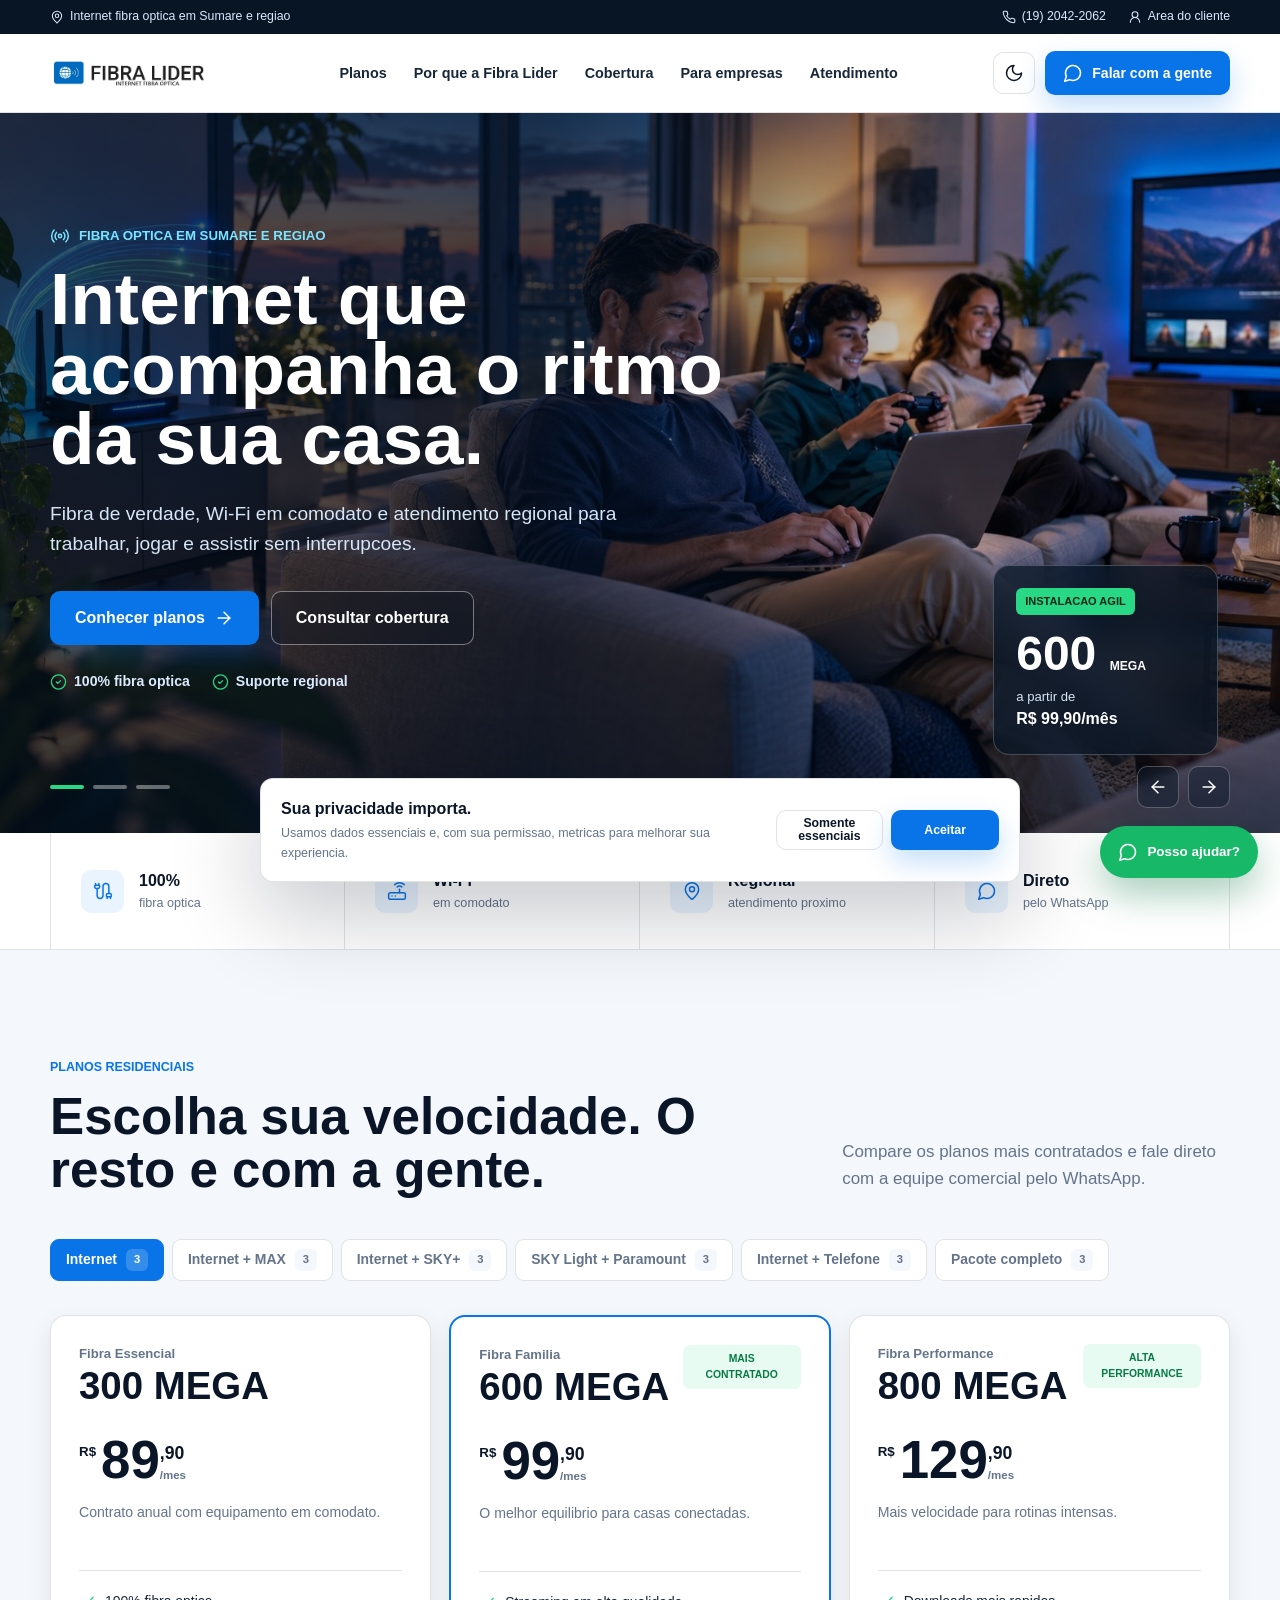
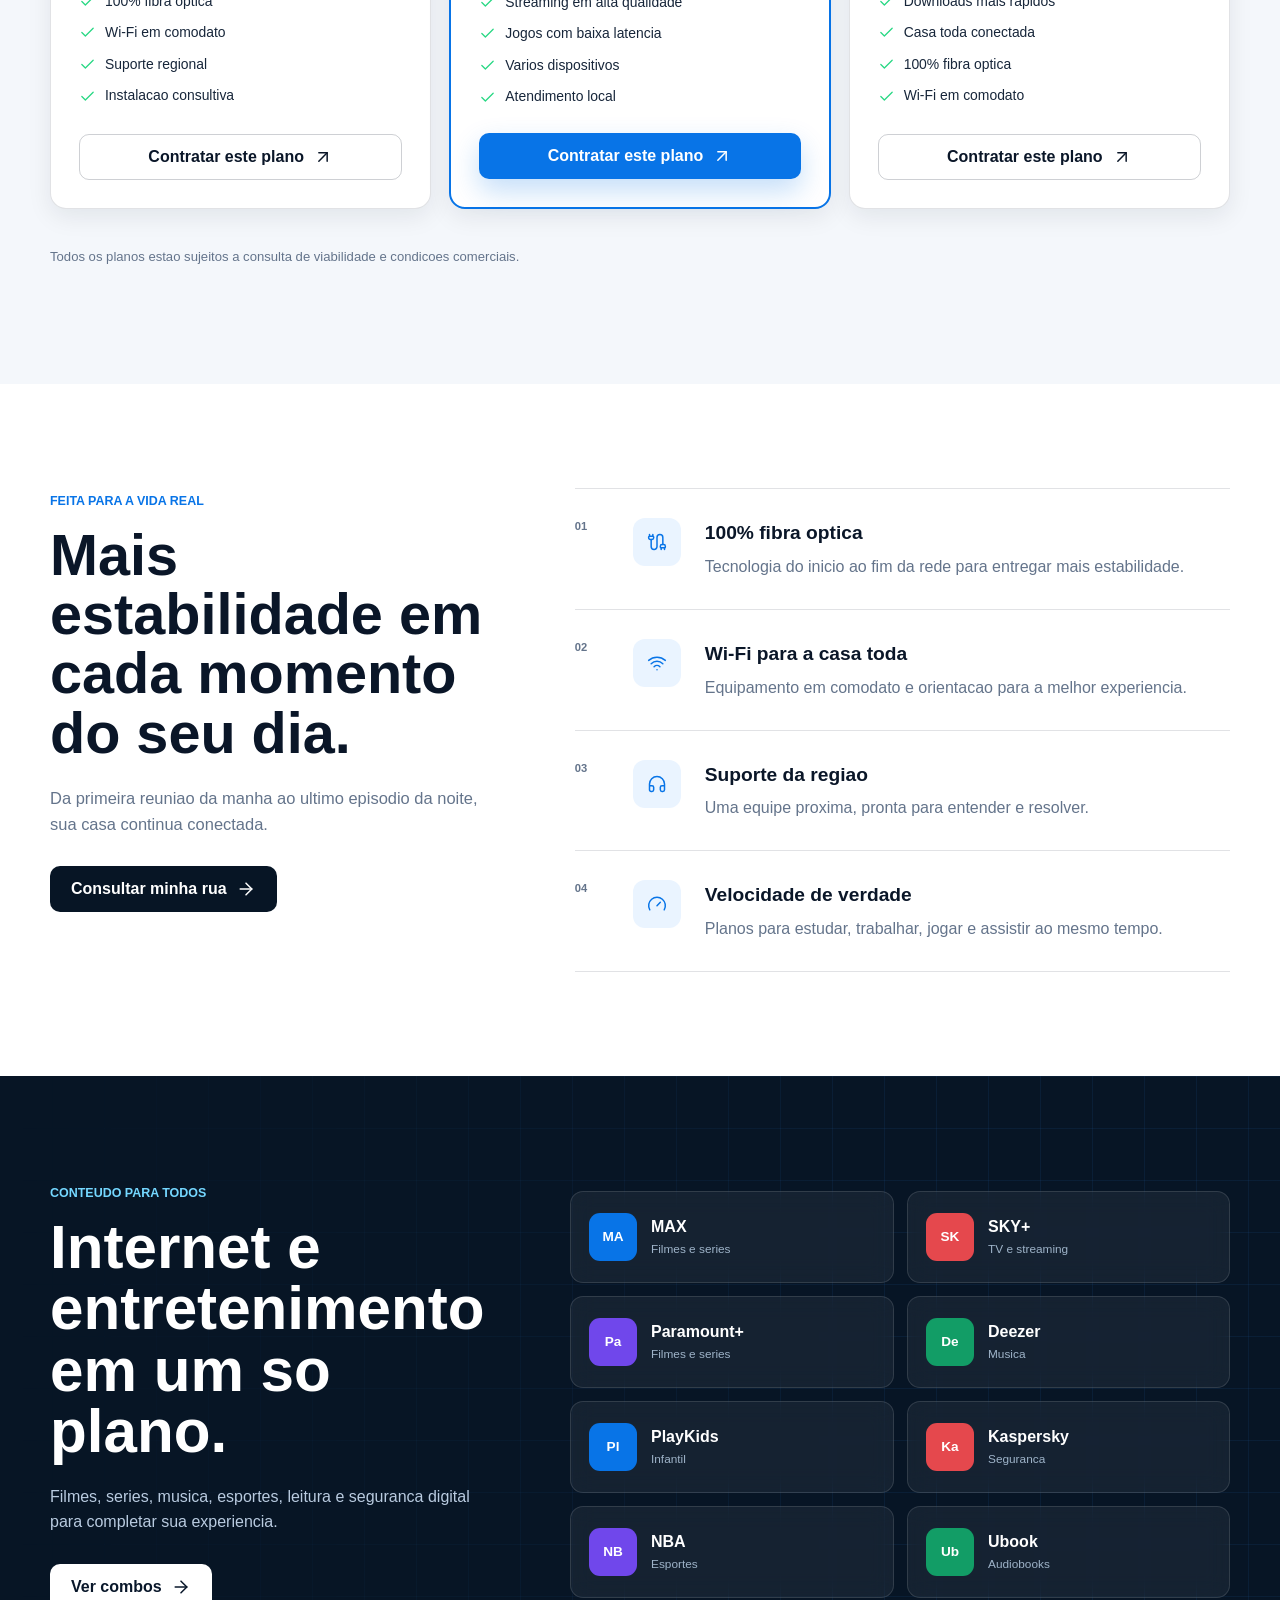
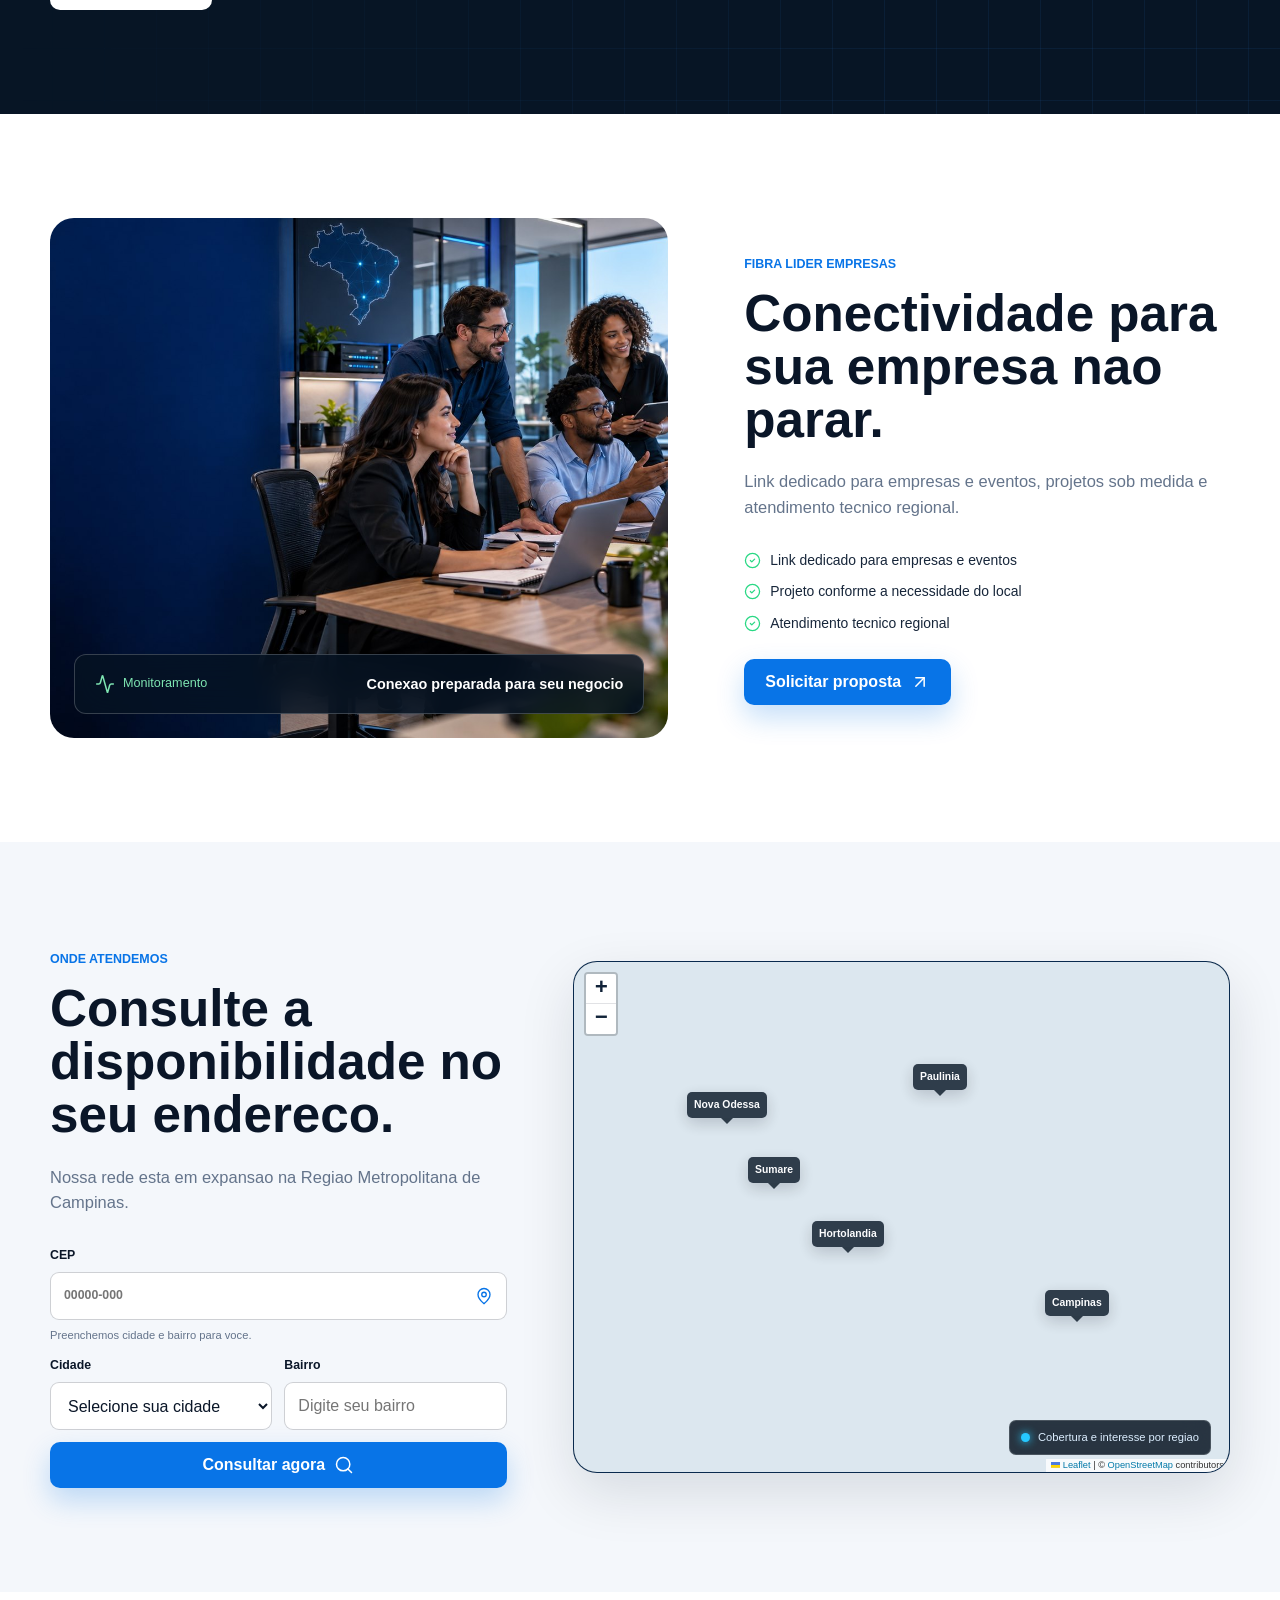
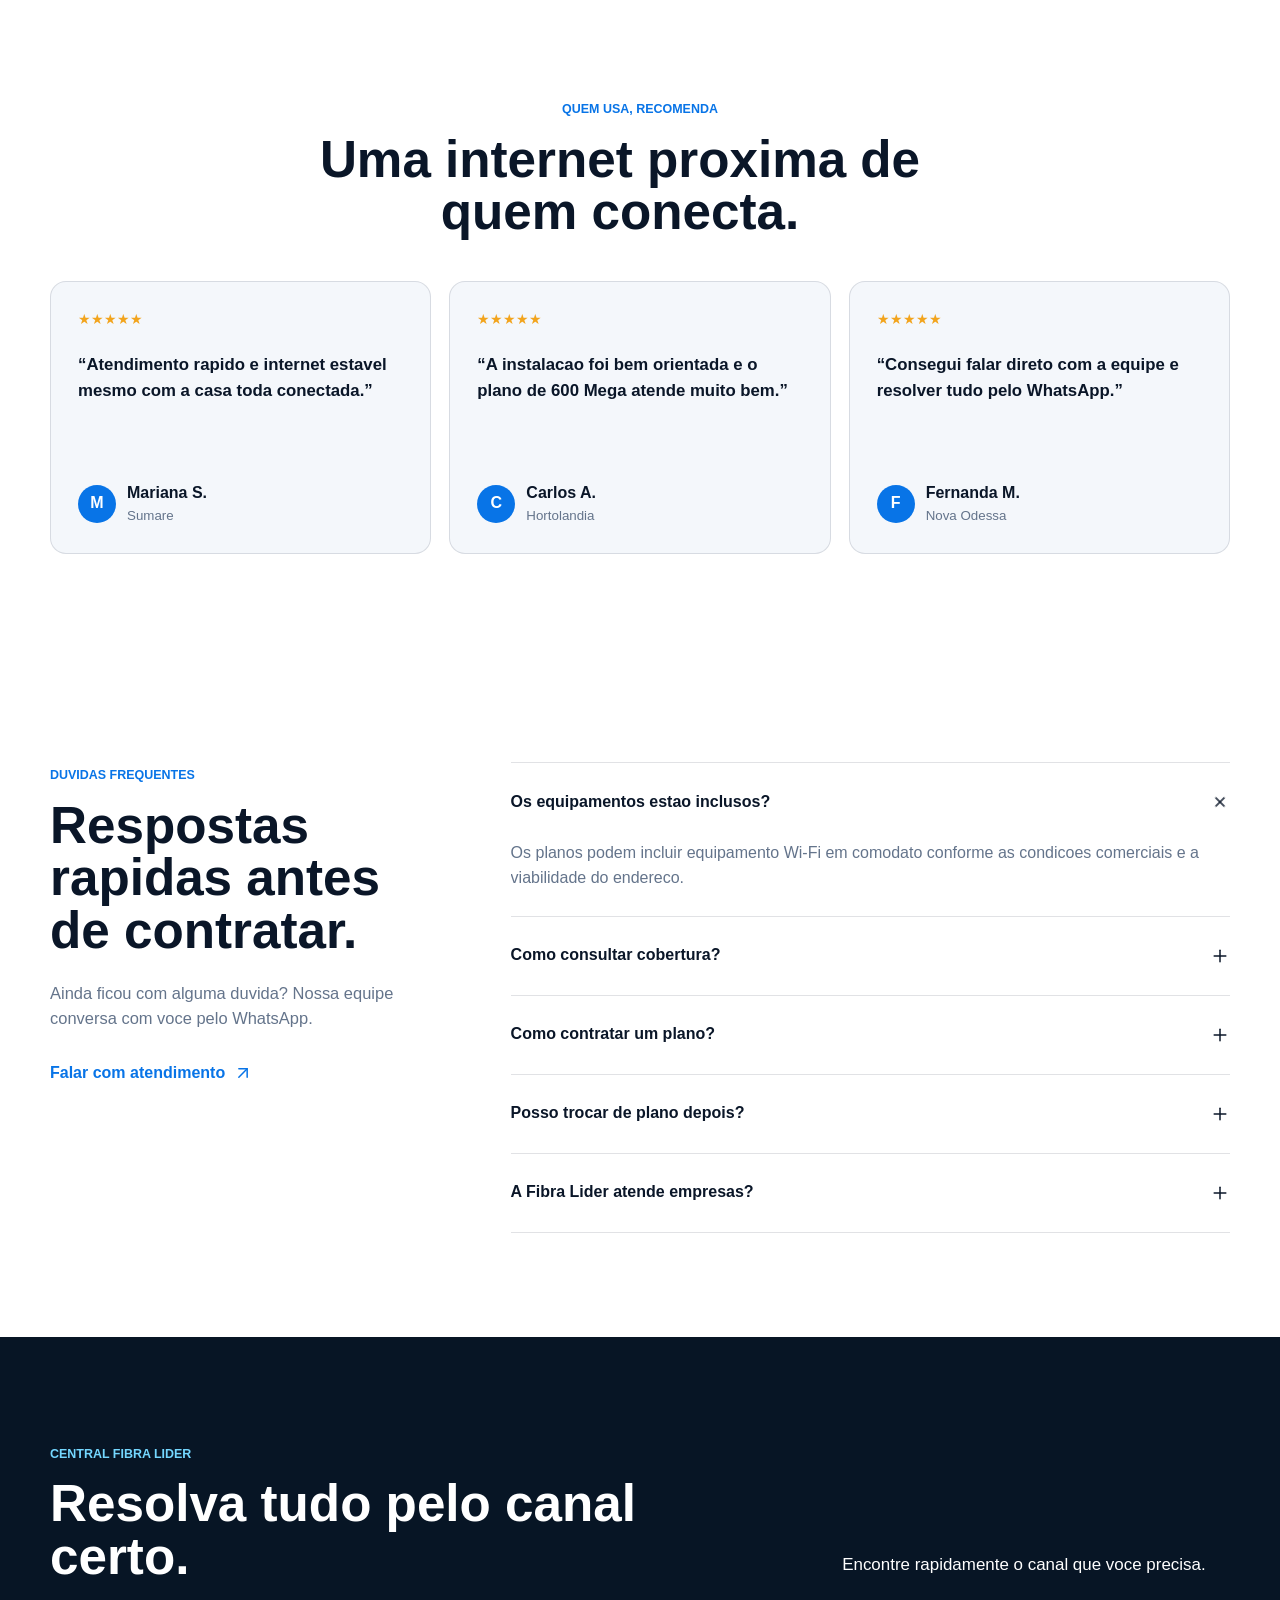
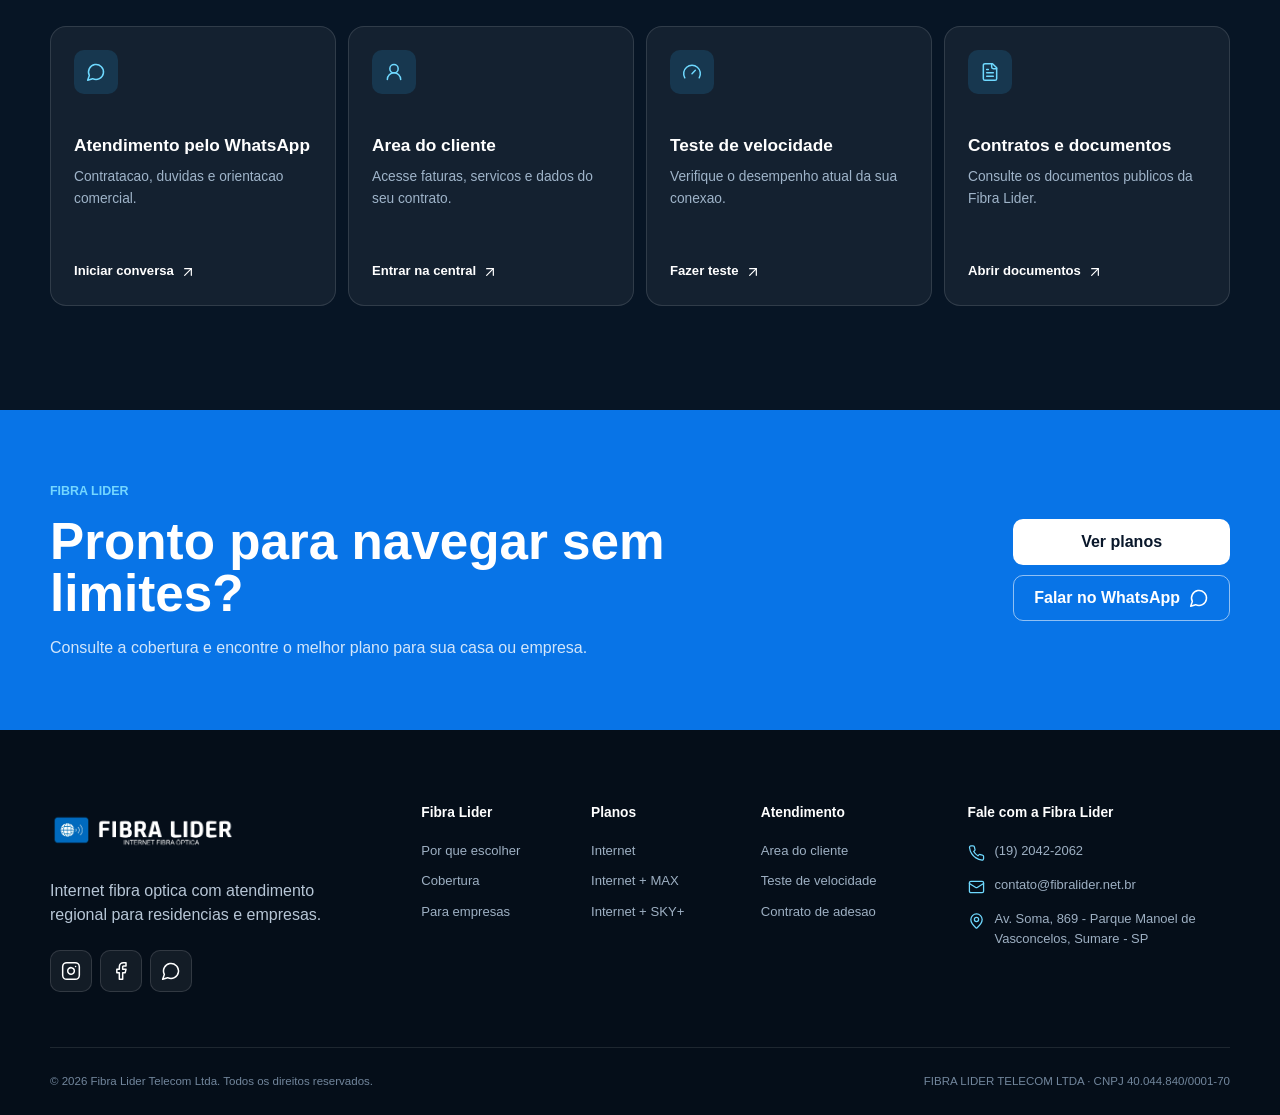
==== commit e3d55b7f: "feat: evolui studio visual e cobertura inteligente" ====
--- a/app/index.html
+++ b/app/index.html
@@ -141,6 +141,11 @@
             <p id="coverage-description"></p>
             <form class="coverage-form" id="coverage-form">
               <label>
+                <span>CEP</span>
+                <span class="coverage-cep-field"><input id="coverage-cep" name="cep" type="text" inputmode="numeric" autocomplete="postal-code" placeholder="00000-000"><i data-lucide="map-pin"></i></span>
+                <small id="coverage-cep-status">Preenchemos cidade e bairro para voce.</small>
+              </label>
+              <label>
                 <span>Cidade</span>
                 <select id="coverage-city" name="city" required></select>
               </label>
--- a/app/assets/css/styles.css
+++ b/app/assets/css/styles.css
@@ -6553,3 +6553,955 @@
     padding-right: 0;
   }
 }
+
+/* Studio v1.2: design system, media, builders and coverage */
+body {
+  font-family: var(--site-font, Inter, "Segoe UI", Arial, sans-serif);
+}
+
+:root[data-density="compact"] .section {
+  padding-block: 68px;
+}
+
+:root[data-density="airy"] .section {
+  padding-block: 112px;
+}
+
+:root[data-button-style="square"] .public-site .button {
+  border-radius: 4px;
+}
+
+:root[data-button-style="pill"] .public-site .button {
+  border-radius: 999px;
+}
+
+:root[data-card-style="flat"] .public-site :is(.plan-card, .testimonial, .support-card) {
+  border-color: transparent;
+  box-shadow: none;
+}
+
+:root[data-card-style="elevated"] .public-site :is(.plan-card, .testimonial, .support-card) {
+  border-color: transparent;
+  box-shadow: var(--shadow-md);
+}
+
+:root[data-shadow="none"] .public-site :is(.plan-card, .testimonial, .support-card) {
+  box-shadow: none;
+}
+
+:root[data-shadow="strong"] .public-site :is(.plan-card, .testimonial, .support-card) {
+  box-shadow: var(--shadow-md);
+}
+
+.reveal-ready {
+  opacity: 0;
+  transform: translateY(22px);
+  transition: opacity 560ms ease, transform 560ms ease;
+}
+
+.reveal-ready.is-visible {
+  opacity: 1;
+  transform: translateY(0);
+}
+
+.coverage-form > label:first-child {
+  grid-column: 1 / -1;
+}
+
+.coverage-form label small {
+  min-height: 16px;
+  color: var(--muted);
+  font-size: 0.7rem;
+}
+
+.coverage-form label small.is-loading {
+  color: var(--brand);
+}
+
+.coverage-form label small.is-success {
+  color: #16805b;
+}
+
+.coverage-form label small.is-error {
+  color: var(--danger);
+}
+
+.coverage-cep-field {
+  position: relative;
+  display: block;
+}
+
+.coverage-cep-field svg {
+  position: absolute;
+  top: 50%;
+  right: 14px;
+  width: 18px;
+  transform: translateY(-50%);
+  color: var(--brand);
+}
+
+.map-style--brand .leaflet-tile-pane {
+  filter: saturate(0.72) contrast(1.04) hue-rotate(-4deg);
+}
+
+.map-style--dark .leaflet-tile-pane {
+  filter: brightness(0.68) contrast(1.2) saturate(0.6) hue-rotate(176deg) invert(0.88);
+}
+
+.admin-card,
+.metric-card,
+.quality-card {
+  transition: transform 180ms ease, box-shadow 180ms ease, border-color 180ms ease;
+}
+
+.admin-card:hover,
+.metric-card:hover,
+.quality-card:hover {
+  transform: translateY(-2px);
+  border-color: color-mix(in srgb, var(--admin-accent, #0874e7) 25%, var(--admin-line));
+  box-shadow: 0 18px 38px rgba(15, 29, 48, 0.08);
+}
+
+.quality-grid {
+  display: grid;
+  grid-template-columns: repeat(4, minmax(0, 1fr));
+  gap: 14px;
+  margin-bottom: 18px;
+}
+
+.quality-card {
+  display: flex;
+  min-width: 0;
+  align-items: center;
+  gap: 15px;
+  padding: 18px;
+  border: 1px solid var(--admin-line);
+  border-radius: 8px;
+  background: var(--admin-panel);
+}
+
+.quality-card > div:last-child {
+  min-width: 0;
+}
+
+.quality-card span:not(.quality-icon) {
+  color: var(--admin-muted);
+  font-size: 0.68rem;
+  font-weight: 800;
+  text-transform: uppercase;
+}
+
+.quality-card h3 {
+  margin: 4px 0;
+  font-size: 0.92rem;
+}
+
+.quality-card p {
+  min-height: 34px;
+  margin: 0 0 8px;
+  color: var(--admin-muted);
+  font-size: 0.72rem;
+  line-height: 1.45;
+}
+
+.quality-icon {
+  display: grid;
+  width: 46px;
+  height: 46px;
+  flex: 0 0 46px;
+  place-items: center;
+  border-radius: 8px;
+  background: #eaf4ff;
+  color: #0874e7;
+}
+
+:root[data-admin-theme="dark"] .quality-icon {
+  background: rgba(53, 145, 240, 0.14);
+  color: #72b7ff;
+}
+
+.quality-ring {
+  --score: 0;
+  position: relative;
+  display: grid;
+  width: 52px;
+  height: 52px;
+  flex: 0 0 52px;
+  place-items: center;
+  border: 6px solid #dceaf8;
+  border-top-color: #0874e7;
+  border-right-color: #29b575;
+  border-radius: 50%;
+}
+
+.quality-ring strong {
+  font-size: 0.8rem;
+}
+
+.quality-ring small {
+  font-size: 0.55rem;
+}
+
+.dashboard-action-center {
+  display: flex;
+  align-items: center;
+  justify-content: space-between;
+  gap: 18px;
+  margin-bottom: 18px;
+  padding: 18px;
+  border: 1px solid rgba(126, 176, 225, 0.18);
+  border-radius: 8px;
+  background: #101d2d;
+  color: #fff;
+}
+
+.dashboard-action-center > div:first-child,
+.dashboard-action-center > div:first-child > div,
+.dashboard-action-center > div:last-child,
+.dashboard-action-center button {
+  display: flex;
+  align-items: center;
+}
+
+.dashboard-action-center > div:first-child {
+  gap: 12px;
+}
+
+.dashboard-action-center > div:first-child > span {
+  display: grid;
+  width: 42px;
+  height: 42px;
+  flex: 0 0 42px;
+  place-items: center;
+  border-radius: 8px;
+  background: #0874e7;
+}
+
+.dashboard-action-center > div:first-child > div {
+  align-items: flex-start;
+  flex-direction: column;
+}
+
+.dashboard-action-center p {
+  margin: 3px 0 0;
+  color: #a8bbcf;
+  font-size: 0.75rem;
+}
+
+.dashboard-action-center > div:last-child {
+  gap: 8px;
+}
+
+.dashboard-action-center button {
+  gap: 9px;
+  padding: 10px 12px;
+  border: 1px solid rgba(255, 255, 255, 0.1);
+  border-radius: 7px;
+  background: rgba(255, 255, 255, 0.05);
+  color: #fff;
+  text-align: left;
+}
+
+.dashboard-action-center button:hover {
+  border-color: rgba(101, 176, 255, 0.52);
+  background: rgba(42, 133, 226, 0.12);
+}
+
+.dashboard-action-center button > svg {
+  width: 18px;
+  color: #6cb7ff;
+}
+
+.dashboard-action-center button span {
+  display: grid;
+}
+
+.dashboard-action-center button strong {
+  font-size: 0.72rem;
+}
+
+.dashboard-action-center button small {
+  margin-top: 2px;
+  color: #91a8bf;
+  font-size: 0.62rem;
+}
+
+.media-upload-button {
+  position: relative;
+  overflow: hidden;
+}
+
+.media-upload-button input,
+.media-dropzone input {
+  position: absolute;
+  width: 1px;
+  height: 1px;
+  opacity: 0;
+}
+
+.media-optimizer {
+  margin-bottom: 18px;
+}
+
+.media-optimizer__layout {
+  display: grid;
+  grid-template-columns: minmax(280px, 0.8fr) minmax(420px, 1.2fr);
+  gap: 22px;
+}
+
+.media-dropzone {
+  display: grid;
+  min-height: 230px;
+  place-items: center;
+  align-content: center;
+  padding: 28px;
+  border: 1.5px dashed #a9bdd1;
+  border-radius: 8px;
+  background: var(--admin-panel-2);
+  text-align: center;
+  cursor: pointer;
+}
+
+.media-dropzone.is-dragging {
+  border-color: #0874e7;
+  background: rgba(8, 116, 231, 0.08);
+}
+
+.media-dropzone > span {
+  display: grid;
+  width: 50px;
+  height: 50px;
+  margin-bottom: 12px;
+  place-items: center;
+  border-radius: 8px;
+  background: #e7f2ff;
+  color: #0874e7;
+}
+
+.media-dropzone p {
+  max-width: 330px;
+  margin: 7px 0 12px;
+  color: var(--admin-muted);
+  font-size: 0.75rem;
+}
+
+.media-dropzone em {
+  color: #0874e7;
+  font-size: 0.75rem;
+  font-style: normal;
+  font-weight: 800;
+}
+
+.media-options .form-grid {
+  margin-bottom: 13px;
+}
+
+.optimizer-note,
+.coverage-integration-notice,
+.route-preview {
+  display: flex;
+  align-items: center;
+  gap: 12px;
+  padding: 13px;
+  border: 1px solid var(--admin-line);
+  border-radius: 8px;
+  background: var(--admin-panel-2);
+}
+
+.optimizer-note > svg,
+.coverage-integration-notice > span,
+.route-preview > span {
+  color: #0874e7;
+}
+
+.optimizer-note p,
+.coverage-integration-notice p,
+.route-preview p {
+  margin: 3px 0 0;
+  color: var(--admin-muted);
+  font-size: 0.72rem;
+}
+
+.media-library .list-header {
+  margin-bottom: 12px;
+}
+
+.media-grid {
+  display: grid;
+  grid-template-columns: repeat(4, minmax(0, 1fr));
+  gap: 14px;
+}
+
+.media-card {
+  overflow: hidden;
+  border: 1px solid var(--admin-line);
+  border-radius: 8px;
+  background: var(--admin-panel);
+}
+
+.media-card__preview {
+  display: block;
+  width: 100%;
+  height: 145px;
+  padding: 0;
+  border: 0;
+  background: #dfe8f1;
+}
+
+.media-card__preview img {
+  width: 100%;
+  height: 100%;
+  object-fit: cover;
+}
+
+.media-card__body {
+  padding: 13px;
+}
+
+.media-card__body > div {
+  display: flex;
+  min-width: 0;
+  align-items: center;
+  justify-content: space-between;
+  gap: 8px;
+}
+
+.media-card__body strong {
+  overflow: hidden;
+  font-size: 0.8rem;
+  text-overflow: ellipsis;
+  white-space: nowrap;
+}
+
+.media-card__body p,
+.media-card__body small {
+  margin: 5px 0 0;
+  color: var(--admin-muted);
+  font-size: 0.68rem;
+}
+
+.media-card__actions {
+  display: flex;
+  justify-content: flex-end;
+  gap: 4px;
+  padding: 9px 11px;
+  border-top: 1px solid var(--admin-line);
+}
+
+.theme-presets {
+  margin-bottom: 18px;
+}
+
+.theme-preset-grid {
+  display: grid;
+  grid-template-columns: repeat(4, minmax(0, 1fr));
+  gap: 10px;
+}
+
+.theme-preset-grid > button {
+  position: relative;
+  display: grid;
+  min-width: 0;
+  justify-items: start;
+  padding: 14px;
+  border: 1px solid var(--admin-line);
+  border-radius: 8px;
+  background: var(--admin-panel-2);
+  color: var(--admin-text);
+  text-align: left;
+}
+
+.theme-preset-grid > button:hover {
+  border-color: #4c9df1;
+  transform: translateY(-2px);
+}
+
+.theme-preset-grid button > span {
+  display: flex;
+  gap: 5px;
+  margin-bottom: 12px;
+}
+
+.theme-preset-grid button > span i {
+  width: 24px;
+  height: 24px;
+  border: 2px solid var(--admin-panel);
+  border-radius: 50%;
+  box-shadow: 0 0 0 1px var(--admin-line);
+}
+
+.theme-preset-grid strong {
+  font-size: 0.82rem;
+}
+
+.theme-preset-grid small {
+  margin-top: 4px;
+  padding-right: 20px;
+  color: var(--admin-muted);
+  font-size: 0.68rem;
+  line-height: 1.4;
+}
+
+.theme-preset-grid > button > svg {
+  position: absolute;
+  right: 12px;
+  bottom: 12px;
+  width: 15px;
+  color: var(--admin-muted);
+}
+
+.appearance-layout--studio {
+  grid-template-columns: minmax(0, 0.9fr) minmax(430px, 1.1fr);
+  align-items: start;
+}
+
+.theme-live-preview {
+  position: sticky;
+  top: 92px;
+  overflow: hidden;
+  border: 1px solid var(--admin-line);
+  border-radius: 8px;
+  background: var(--admin-panel);
+}
+
+.theme-live-preview__toolbar,
+.theme-live-preview__footer {
+  display: flex;
+  align-items: center;
+  justify-content: space-between;
+  gap: 12px;
+  padding: 12px 14px;
+}
+
+.theme-live-preview__toolbar > div:first-child {
+  display: grid;
+}
+
+.theme-live-preview__toolbar small,
+.theme-live-preview__footer span {
+  color: var(--admin-muted);
+  font-size: 0.68rem;
+}
+
+.theme-live-preview__frame {
+  height: 720px;
+  border-block: 1px solid var(--admin-line);
+  background: #dbe4ed;
+}
+
+.theme-live-preview iframe {
+  width: 100%;
+  height: 100%;
+  border: 0;
+  background: #fff;
+}
+
+.builder-mobile-tabs {
+  display: none;
+}
+
+.page-block-palette > div {
+  flex-wrap: wrap;
+}
+
+.page-stats-block h2,
+.page-faq-block h2 {
+  max-width: 720px;
+  margin: 0 auto 34px;
+  text-align: center;
+}
+
+.page-stats-block .shell > div {
+  display: grid;
+  grid-template-columns: repeat(3, 1fr);
+  gap: 1px;
+  overflow: hidden;
+  border: 1px solid var(--line);
+  border-radius: 8px;
+  background: var(--line);
+}
+
+.page-stats-block article {
+  display: grid;
+  min-height: 150px;
+  place-content: center;
+  padding: 24px;
+  background: var(--panel);
+  text-align: center;
+}
+
+.page-stats-block article strong {
+  color: var(--brand);
+  font-size: 2rem;
+}
+
+.page-stats-block article span {
+  margin-top: 6px;
+  color: var(--muted);
+}
+
+.page-faq-block .shell > div {
+  max-width: 820px;
+  margin: auto;
+  border-top: 1px solid var(--line);
+}
+
+.page-faq-block details {
+  border-bottom: 1px solid var(--line);
+}
+
+.page-faq-block summary {
+  display: flex;
+  align-items: center;
+  justify-content: space-between;
+  gap: 20px;
+  padding: 20px 0;
+  font-weight: 800;
+  cursor: pointer;
+  list-style: none;
+}
+
+.page-faq-block details p {
+  margin: -5px 0 22px;
+  color: var(--muted);
+}
+
+.coverage-controls {
+  margin-bottom: 14px;
+}
+
+.coverage-settings {
+  grid-template-columns: repeat(5, minmax(0, 1fr));
+}
+
+.coverage-integration-notice {
+  margin-bottom: 18px;
+}
+
+.coverage-integration-notice > span {
+  display: grid;
+  width: 42px;
+  height: 42px;
+  flex: 0 0 42px;
+  place-items: center;
+  border-radius: 8px;
+  background: #e8f3ff;
+}
+
+.coverage-integration-notice > div {
+  min-width: 0;
+  flex: 1;
+}
+
+.coverage-integration-notice > a,
+.route-preview a {
+  display: inline-flex;
+  align-items: center;
+  gap: 6px;
+  color: #0874e7;
+  font-size: 0.72rem;
+  font-weight: 800;
+  white-space: nowrap;
+}
+
+.coverage-admin-layout--pro {
+  grid-template-columns: minmax(0, 1.35fr) minmax(390px, 0.65fr);
+}
+
+.map-style--brand {
+  --map-shell-accent: var(--map-accent, #0874e7);
+}
+
+.map-provider-link {
+  position: absolute;
+  z-index: 500;
+  right: 12px;
+  bottom: 12px;
+  display: inline-flex;
+  align-items: center;
+  gap: 6px;
+  padding: 8px 10px;
+  border: 1px solid rgba(255, 255, 255, 0.15);
+  border-radius: 6px;
+  background: rgba(8, 20, 34, 0.88);
+  color: #fff;
+  font-size: 0.66rem;
+  font-weight: 800;
+}
+
+.map-scale i {
+  background: var(--map-accent, #0874e7);
+}
+
+.region-search {
+  width: 100%;
+  margin-bottom: 10px;
+}
+
+.region-search input {
+  width: 100%;
+}
+
+.region-admin-row {
+  grid-template-columns: 8px minmax(0, 1fr) 44px auto;
+}
+
+.region-admin-row > div:nth-child(2) {
+  min-width: 0;
+  flex: 1;
+}
+
+.region-admin-row > div:nth-child(2) > span {
+  display: flex;
+  align-items: center;
+  gap: 7px;
+}
+
+.region-admin-row em {
+  padding: 2px 5px;
+  border-radius: 4px;
+  background: var(--admin-panel-2);
+  color: var(--admin-muted);
+  font-size: 0.56rem;
+  font-style: normal;
+  font-weight: 800;
+  text-transform: uppercase;
+}
+
+.region-heat {
+  background: var(--region-color, #0874e7);
+  opacity: calc(0.28 + var(--level) / 140);
+}
+
+.region-admin-row .row-actions {
+  display: flex;
+  gap: 2px;
+}
+
+.input-action {
+  display: grid;
+  grid-template-columns: 1fr 42px;
+  overflow: hidden;
+  border: 1px solid var(--admin-line);
+  border-radius: 7px;
+  background: var(--admin-panel);
+}
+
+.input-action input {
+  border: 0 !important;
+  border-radius: 0 !important;
+}
+
+.input-action button {
+  display: grid;
+  border: 0;
+  border-left: 1px solid var(--admin-line);
+  background: var(--admin-panel-2);
+  color: #0874e7;
+  place-items: center;
+}
+
+#region-cep-status.is-loading {
+  color: #0874e7;
+}
+
+#region-cep-status.is-success {
+  color: #16805b;
+}
+
+#region-cep-status.is-error {
+  color: #d23f48;
+}
+
+.route-preview > div {
+  min-width: 0;
+  flex: 1;
+}
+
+@media (max-width: 1280px) {
+  .quality-grid,
+  .media-grid {
+    grid-template-columns: repeat(2, minmax(0, 1fr));
+  }
+
+  .dashboard-action-center {
+    align-items: flex-start;
+    flex-direction: column;
+  }
+
+  .dashboard-action-center > div:last-child {
+    width: 100%;
+  }
+
+  .dashboard-action-center button {
+    flex: 1;
+  }
+
+  .coverage-settings {
+    grid-template-columns: repeat(3, minmax(0, 1fr));
+  }
+}
+
+@media (max-width: 1040px) {
+  .builder-mobile-tabs {
+    display: grid;
+    grid-template-columns: repeat(3, 1fr);
+    margin-bottom: 10px;
+    overflow: hidden;
+    border: 1px solid var(--admin-line);
+    border-radius: 8px;
+    background: var(--admin-panel);
+  }
+
+  .builder-mobile-tabs button {
+    display: flex;
+    min-height: 46px;
+    align-items: center;
+    justify-content: center;
+    gap: 7px;
+    border: 0;
+    border-right: 1px solid var(--admin-line);
+    background: transparent;
+    color: var(--admin-muted);
+    font-size: 0.72rem;
+    font-weight: 800;
+  }
+
+  .builder-mobile-tabs button:last-child {
+    border-right: 0;
+  }
+
+  .builder-mobile-tabs button.is-active {
+    background: #0874e7;
+    color: #fff;
+  }
+
+  .builder-workspace {
+    grid-template-columns: 1fr;
+  }
+
+  .builder-workspace > .builder-layers,
+  .builder-workspace > .builder-canvas,
+  .builder-workspace > .builder-inspector {
+    display: none;
+  }
+
+  .builder-workspace.mobile-tab--layers > .builder-layers,
+  .builder-workspace.mobile-tab--canvas > .builder-canvas,
+  .builder-workspace.mobile-tab--inspector > .builder-inspector {
+    display: block;
+  }
+
+  .builder-workspace.mobile-tab--inspector > .builder-inspector {
+    min-height: 620px;
+  }
+
+  .appearance-layout--studio,
+  .coverage-admin-layout--pro {
+    grid-template-columns: 1fr;
+  }
+
+  .theme-live-preview {
+    position: static;
+  }
+
+  .media-optimizer__layout {
+    grid-template-columns: 1fr;
+  }
+}
+
+@media (max-width: 780px) {
+  .admin-topbar {
+    position: sticky;
+    top: 0;
+  }
+
+  .quality-grid,
+  .theme-preset-grid {
+    grid-template-columns: repeat(2, minmax(0, 1fr));
+  }
+
+  .dashboard-action-center > div:last-child {
+    align-items: stretch;
+    flex-direction: column;
+  }
+
+  .media-optimizer__layout {
+    gap: 14px;
+  }
+
+  .media-grid {
+    grid-template-columns: repeat(2, minmax(0, 1fr));
+  }
+
+  .theme-live-preview__frame {
+    height: 590px;
+  }
+
+  .coverage-settings {
+    grid-template-columns: 1fr;
+  }
+
+  .coverage-integration-notice {
+    align-items: flex-start;
+    flex-wrap: wrap;
+  }
+
+  .coverage-integration-notice > a {
+    width: 100%;
+    padding-left: 54px;
+  }
+
+  .region-admin-row {
+    grid-template-columns: 8px 1fr auto;
+  }
+
+  .region-admin-row .region-numbers {
+    display: none;
+  }
+
+  .region-admin-row .row-actions {
+    grid-column: 2 / -1;
+    justify-content: flex-end;
+  }
+
+  .page-stats-block .shell > div {
+    grid-template-columns: 1fr;
+  }
+}
+
+@media (max-width: 520px) {
+  .quality-grid,
+  .theme-preset-grid,
+  .media-grid {
+    grid-template-columns: 1fr;
+  }
+
+  .quality-card p {
+    min-height: 0;
+  }
+
+  .builder-mobile-tabs button {
+    gap: 4px;
+    font-size: 0.65rem;
+  }
+
+  .builder-canvas {
+    min-height: 560px;
+    padding: 8px;
+  }
+
+  .media-card__preview {
+    height: 190px;
+  }
+
+  .route-preview {
+    align-items: flex-start;
+    flex-wrap: wrap;
+  }
+
+  .route-preview a {
+    width: 100%;
+    padding-left: 30px;
+  }
+}
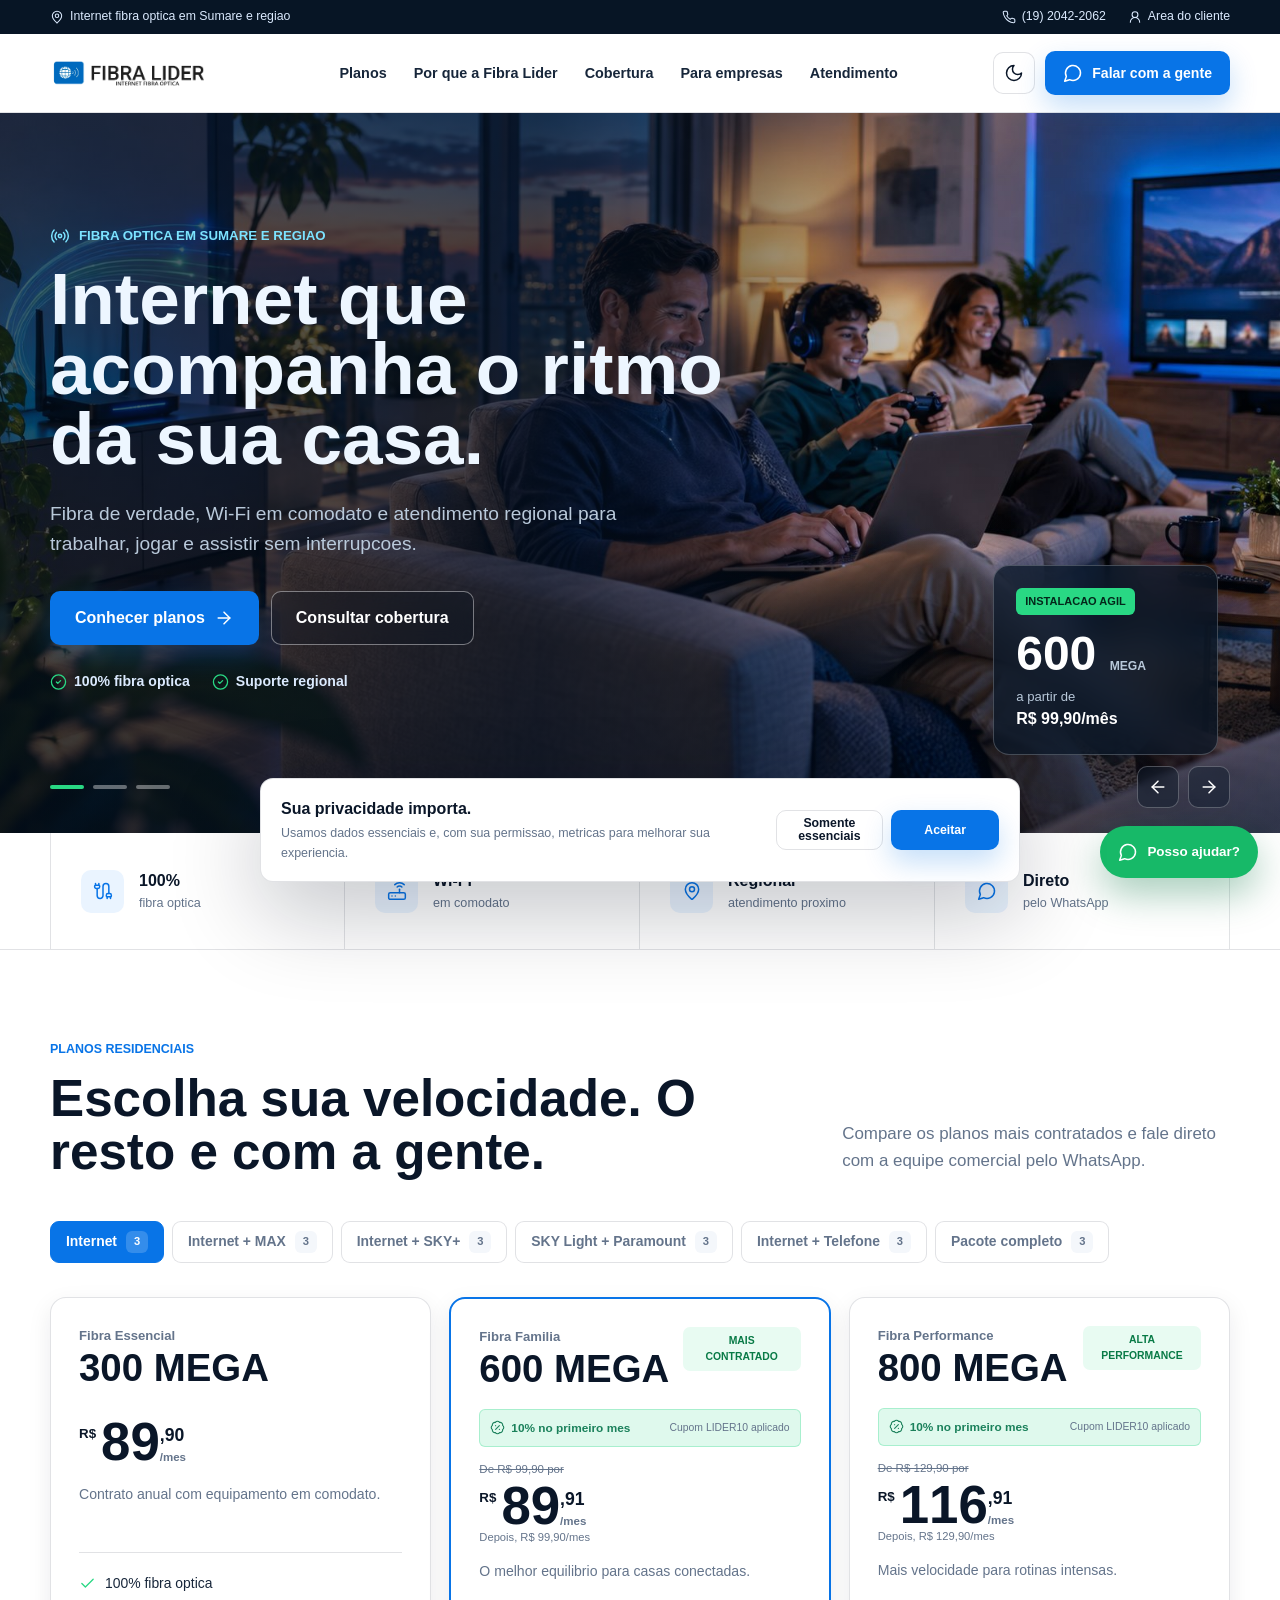
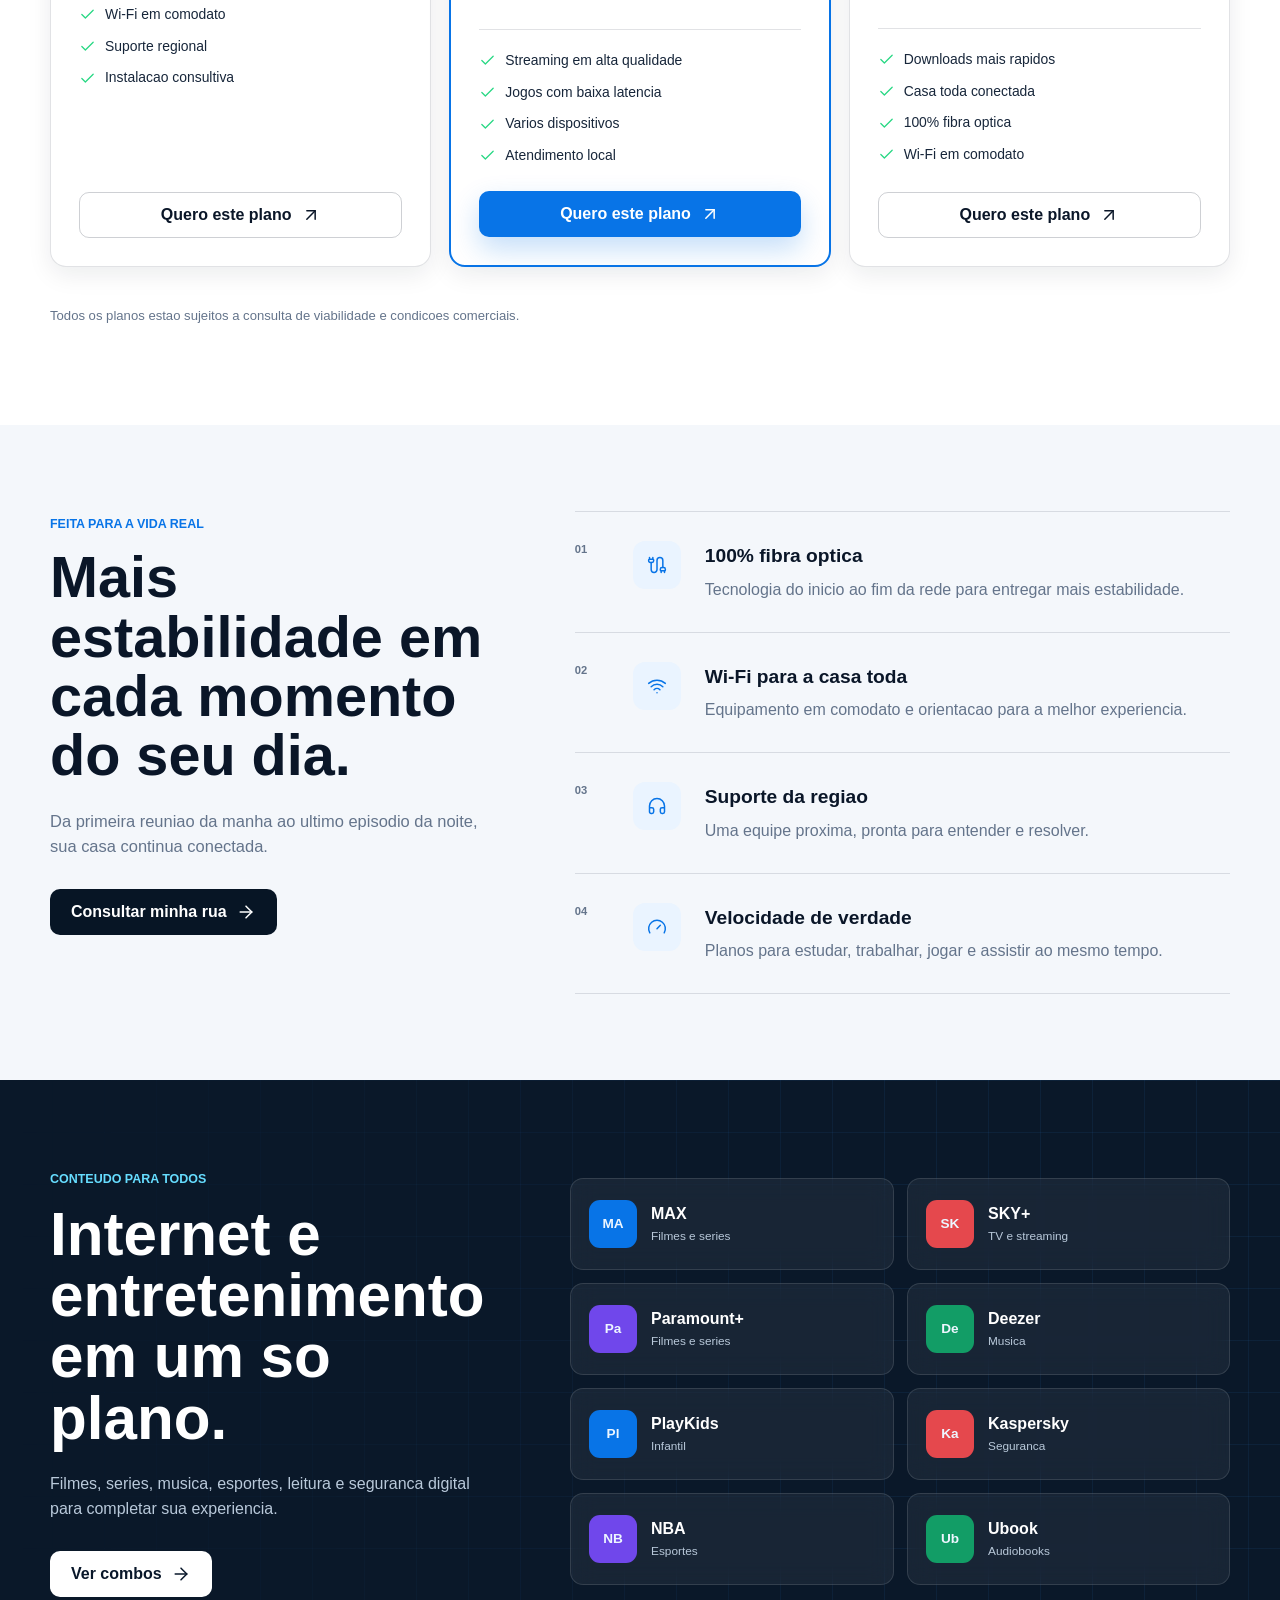
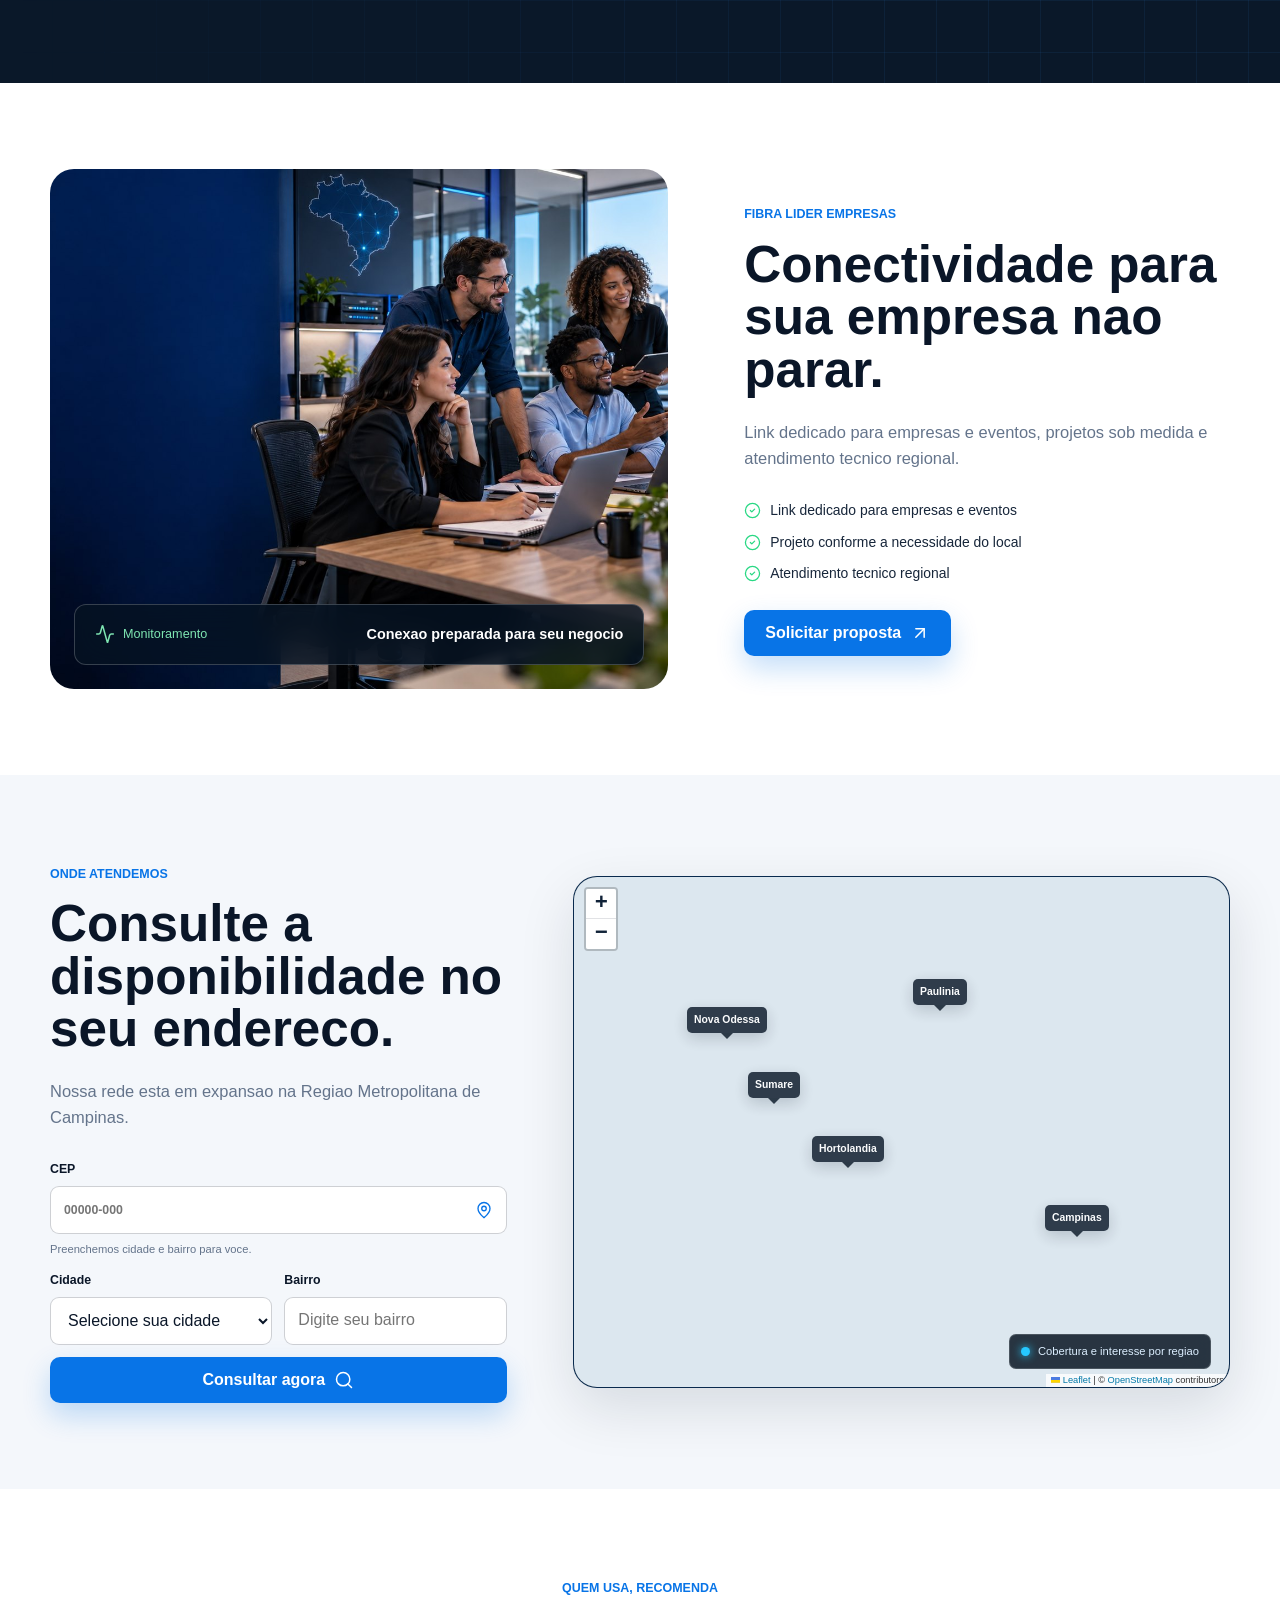
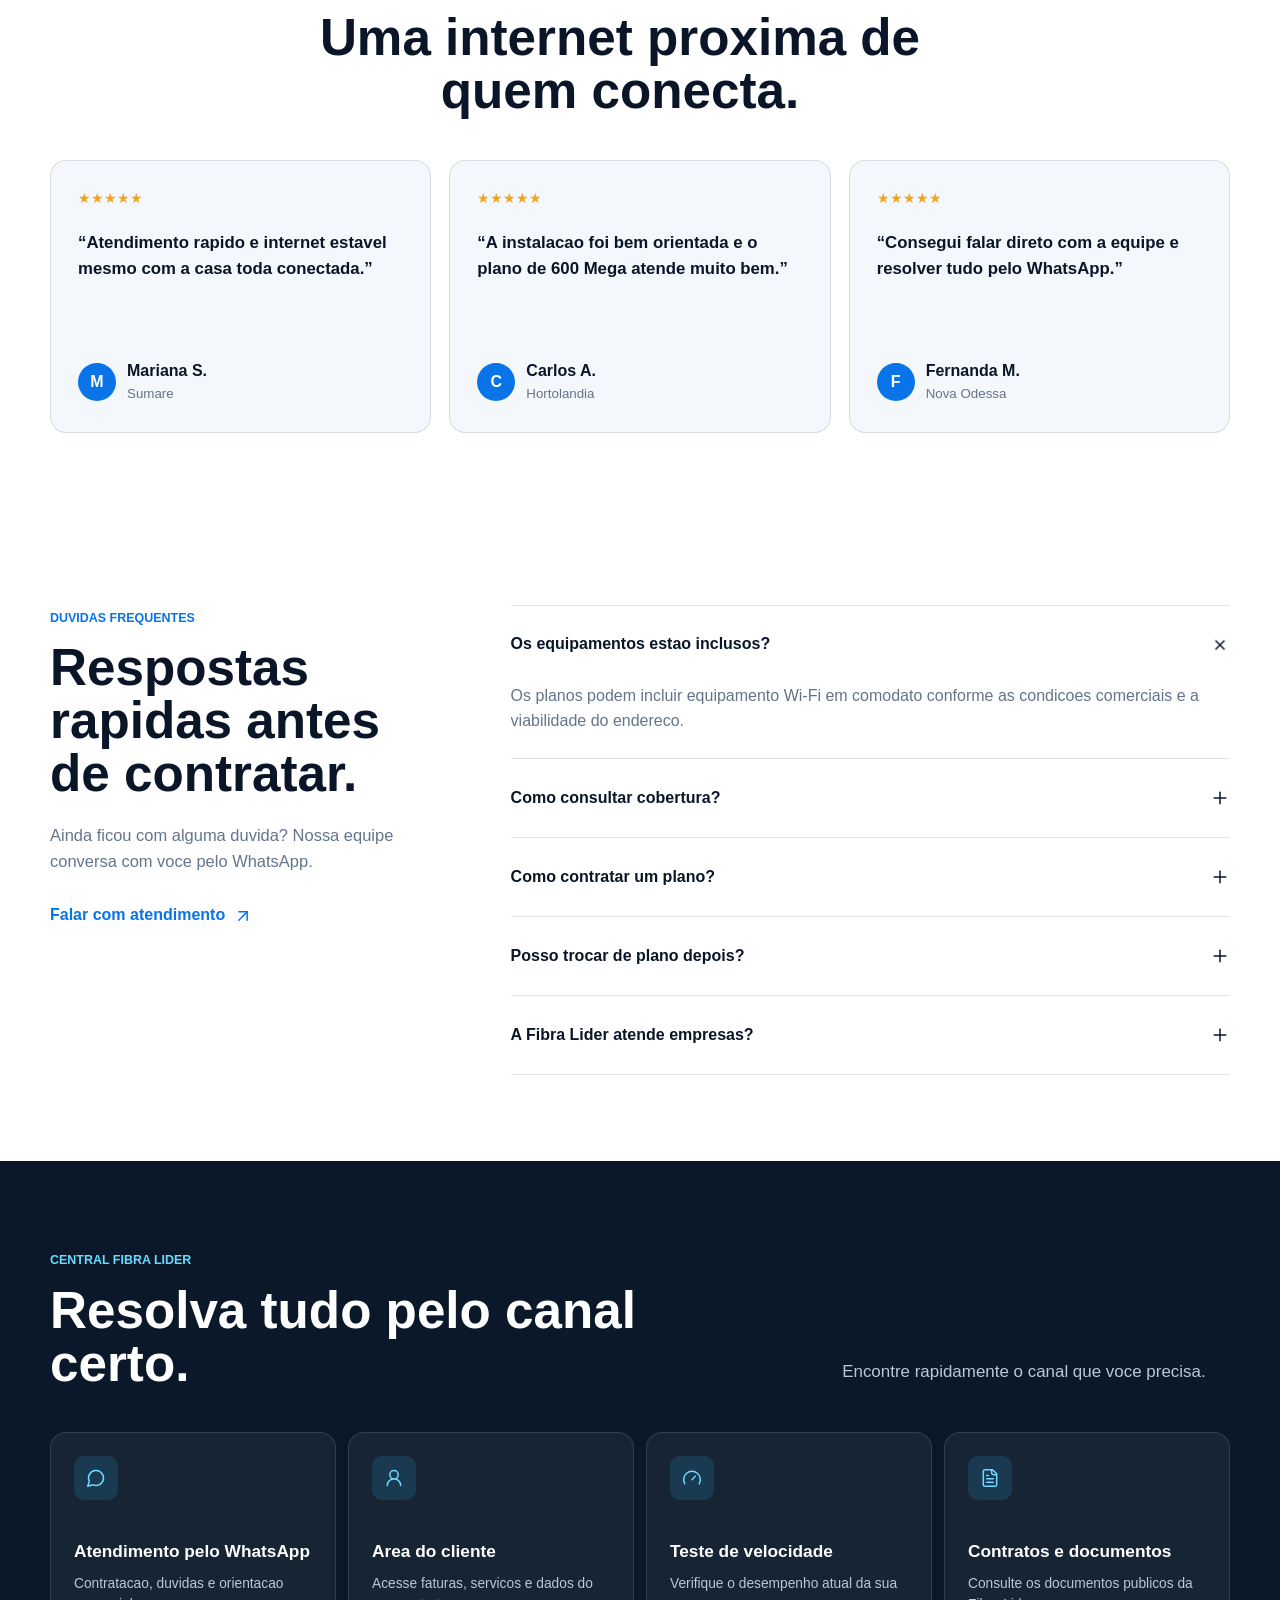
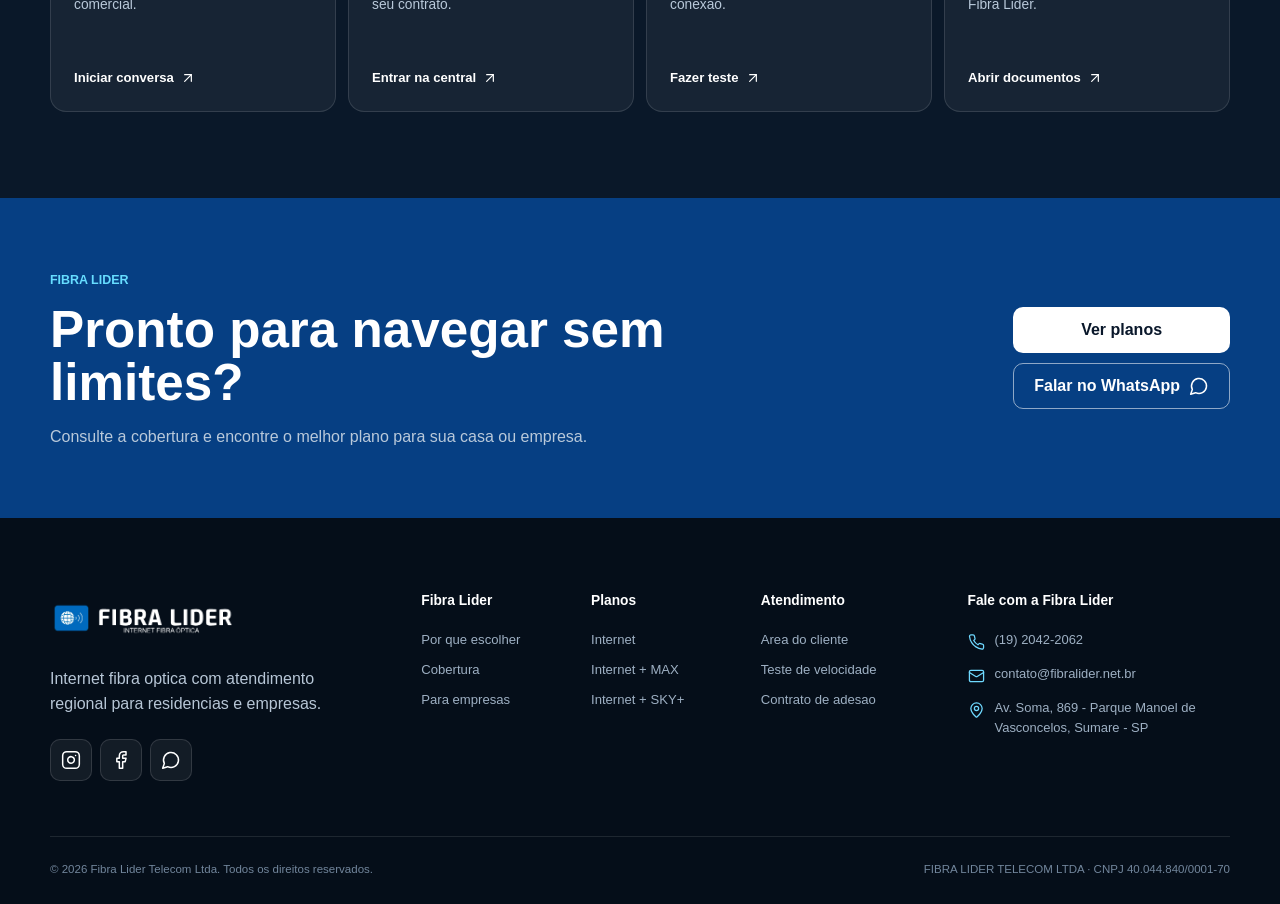
==== commit d96cc82b: "feat: unifica site studio e ativa jornada comercial" ====
--- a/app/index.html
+++ b/app/index.html
@@ -260,6 +260,32 @@
       </article>
     </div>
 
+    <div class="modal lead-modal" id="lead-modal" hidden>
+      <div class="modal-backdrop" data-close-lead-modal></div>
+      <article class="lead-dialog" role="dialog" aria-modal="true" aria-labelledby="lead-title">
+        <button class="icon-button modal-close" type="button" data-close-lead-modal aria-label="Fechar"><i data-lucide="x"></i></button>
+        <div class="lead-dialog__summary">
+          <span class="lead-dialog__icon"><i data-lucide="wifi"></i></span>
+          <span class="eyebrow">Seu plano selecionado</span>
+          <h2 id="lead-plan-name"></h2>
+          <strong id="lead-plan-price"></strong>
+          <span class="lead-offer-badge" id="lead-offer-badge" hidden></span>
+          <ul id="lead-plan-features"></ul>
+        </div>
+        <form class="lead-dialog__form" id="lead-form">
+          <input id="lead-plan-id" name="planId" type="hidden">
+          <span class="eyebrow">Atendimento comercial</span>
+          <h2 id="lead-title">Vamos confirmar os seus dados.</h2>
+          <p>Preencha as informacoes abaixo para continuar com o plano escolhido.</p>
+          <label class="field"><span>Seu nome</span><input id="lead-name" name="name" autocomplete="name" maxlength="80" placeholder="Como podemos chamar voce?" required></label>
+          <label class="field"><span>WhatsApp</span><span class="input-with-icon"><i data-lucide="message-circle"></i><input id="lead-whatsapp" name="whatsapp" type="tel" inputmode="tel" autocomplete="tel" maxlength="16" placeholder="(19) 99999-9999" required></span><small>Usaremos este numero somente para dar continuidade ao seu interesse.</small></label>
+          <label class="lead-consent"><input id="lead-consent" name="consent" type="checkbox" required><span id="lead-consent-text"></span></label>
+          <button class="button button--primary button--block" type="submit">Continuar no WhatsApp <i data-lucide="arrow-up-right"></i></button>
+          <small class="lead-privacy"><i data-lucide="shield-check"></i> Seus dados nao sao publicados no site.</small>
+        </form>
+      </article>
+    </div>
+
     <div class="toast" id="site-toast" role="status" aria-live="polite" hidden></div>
 
     <aside class="cookie-banner" id="cookie-banner" hidden>
--- a/app/assets/css/styles.css
+++ b/app/assets/css/styles.css
@@ -25,6 +25,229 @@
   --header-height: 78px;
 }
 
+/* Studio 1.4: unified site editing, coverage imports and lead workspace */
+.studio-command-bar {
+  display: flex;
+  align-items: center;
+  justify-content: space-between;
+  gap: 20px;
+  margin-bottom: 14px;
+  padding: 14px 16px;
+  border: 1px solid var(--admin-border);
+  background: var(--admin-panel);
+  border-radius: 8px;
+}
+
+.studio-command-bar > div { display: flex; align-items: center; gap: 12px; }
+.studio-command-bar > div:first-child { flex-wrap: wrap; }
+.studio-command-bar > div:first-child small { color: var(--admin-muted); }
+.studio-command-bar > div:last-child span { display: inline-flex; align-items: center; gap: 6px; color: var(--admin-muted); font-size: .76rem; font-weight: 700; }
+.studio-command-bar svg { width: 15px; height: 15px; }
+
+.studio-tabs {
+  display: grid;
+  grid-template-columns: repeat(5, minmax(0, 1fr));
+  gap: 8px;
+  margin-bottom: 14px;
+  padding: 6px;
+  border: 1px solid var(--admin-border);
+  background: var(--admin-panel);
+  border-radius: 8px;
+}
+
+.studio-tabs button {
+  min-width: 0;
+  display: flex;
+  align-items: center;
+  gap: 10px;
+  padding: 10px 12px;
+  border: 1px solid transparent;
+  background: transparent;
+  color: var(--admin-ink);
+  text-align: left;
+  cursor: pointer;
+  border-radius: 6px;
+}
+
+.studio-tabs button:hover { background: var(--admin-soft); }
+.studio-tabs button.is-active { border-color: color-mix(in srgb, var(--brand) 30%, var(--admin-border)); background: color-mix(in srgb, var(--brand) 9%, var(--admin-panel)); }
+.studio-tabs button > span { flex: 0 0 34px; width: 34px; height: 34px; display: grid; place-items: center; border-radius: 6px; background: var(--admin-soft); color: var(--brand); }
+.studio-tabs button.is-active > span { background: var(--brand); color: #fff; }
+.studio-tabs button svg { width: 17px; height: 17px; }
+.studio-tabs button div { min-width: 0; display: grid; gap: 2px; }
+.studio-tabs button strong,
+.studio-tabs button small { overflow: hidden; text-overflow: ellipsis; white-space: nowrap; }
+.studio-tabs button strong { font-size: .82rem; }
+.studio-tabs button small { color: var(--admin-muted); font-size: .69rem; }
+
+.studio-editor-grid,
+.studio-brand-layout {
+  display: grid;
+  grid-template-columns: minmax(0, 1fr) minmax(330px, 38%);
+  gap: 16px;
+  align-items: start;
+}
+
+.studio-editor-stack { display: grid; gap: 14px; min-width: 0; }
+.studio-live-preview { position: sticky; top: 84px; overflow: hidden; border: 1px solid var(--admin-border); background: var(--admin-panel); border-radius: 8px; box-shadow: var(--admin-shadow); }
+.studio-live-preview__head { min-height: 58px; display: flex; align-items: center; justify-content: space-between; gap: 12px; padding: 10px 12px; border-bottom: 1px solid var(--admin-border); }
+.studio-live-preview__head > div { display: grid; gap: 2px; }
+.studio-live-preview__head strong { font-size: .82rem; }
+.studio-live-preview__head small { color: var(--admin-muted); font-size: .7rem; }
+.studio-live-preview__device { height: min(690px, calc(100vh - 230px)); min-height: 500px; background: #dce4ec; }
+.studio-live-preview iframe { width: 100%; height: 100%; border: 0; background: #fff; }
+
+.studio-summary-card .settings-inline { margin-top: 18px; }
+.studio-spec-row { display: grid; grid-template-columns: repeat(3, 1fr); gap: 8px; margin-top: 16px; }
+.studio-spec-row span { display: grid; grid-template-columns: 30px 1fr; column-gap: 8px; align-items: center; padding: 10px; background: var(--admin-soft); border-radius: 6px; }
+.studio-spec-row svg { grid-row: span 2; width: 18px; color: var(--brand); }
+.studio-spec-row b { font-size: .75rem; }
+.studio-spec-row small { color: var(--admin-muted); font-size: .66rem; }
+.studio-slide-list { display: grid; gap: 10px; }
+.studio-slide-card { display: grid; grid-template-columns: 150px minmax(0, 1fr) auto; gap: 14px; align-items: center; padding: 10px; border: 1px solid var(--admin-border); background: var(--admin-panel); border-radius: 8px; }
+.studio-slide-card__image { position: relative; height: 92px; overflow: hidden; border-radius: 6px; background: var(--admin-soft); }
+.studio-slide-card__image img { width: 100%; height: 100%; object-fit: cover; }
+.studio-slide-card__image span { position: absolute; inset: auto auto 6px 6px; padding: 3px 6px; background: rgba(7, 17, 30, .82); color: #fff; font-size: .65rem; font-weight: 800; border-radius: 4px; }
+.studio-slide-card h3 { margin: 6px 0 3px; font-size: .9rem; }
+.studio-slide-card p { margin: 0 0 4px; color: var(--admin-muted); font-size: .76rem; line-height: 1.45; }
+.studio-slide-card small { color: var(--admin-muted); font-size: .68rem; }
+
+.footer-column-editor { display: grid; gap: 12px; }
+.footer-column-editor > div { padding: 12px; border: 1px solid var(--admin-border); background: var(--admin-soft); border-radius: 7px; }
+.footer-link-fields { display: grid; grid-template-columns: .8fr 1.2fr; gap: 8px; margin-top: 7px; }
+.footer-link-fields input { width: 100%; min-width: 0; height: 38px; padding: 0 10px; border: 1px solid var(--admin-border); background: var(--admin-panel); color: var(--admin-ink); border-radius: 6px; }
+
+.coverage-file-manager { margin-bottom: 16px; }
+.coverage-file-list { display: grid; gap: 8px; margin-top: 14px; }
+.coverage-file-list article { display: grid; grid-template-columns: 42px minmax(0, 1fr) auto 36px 36px; gap: 10px; align-items: center; padding: 10px; border: 1px solid var(--admin-border); background: var(--admin-soft); border-radius: 7px; }
+.coverage-file-list article > span { width: 38px; height: 38px; display: grid; place-items: center; background: color-mix(in srgb, var(--brand) 12%, var(--admin-panel)); color: var(--brand); border-radius: 6px; }
+.coverage-file-list article > span svg { width: 18px; }
+.coverage-file-list article > div { min-width: 0; display: grid; gap: 2px; }
+.coverage-file-list article p { margin: 0; overflow: hidden; color: var(--admin-muted); font-size: .73rem; text-overflow: ellipsis; white-space: nowrap; }
+.coverage-file-list article small { color: var(--admin-muted); font-size: .67rem; }
+.color-mini input { width: 28px; height: 28px; padding: 2px; border: 1px solid var(--admin-border); background: var(--admin-panel); border-radius: 5px; cursor: pointer; }
+.empty-state--compact { min-height: 150px; padding: 20px; }
+
+.plan-promotion { display: flex; align-items: center; justify-content: space-between; gap: 8px; margin: 14px 0 2px; padding: 9px 10px; background: color-mix(in srgb, var(--accent) 15%, var(--panel)); border: 1px solid color-mix(in srgb, var(--accent) 30%, transparent); border-radius: 6px; }
+.plan-promotion span { display: inline-flex; align-items: center; gap: 6px; color: color-mix(in srgb, var(--accent) 55%, var(--ink)); font-size: .74rem; font-weight: 800; }
+.plan-promotion svg { width: 15px; height: 15px; }
+.plan-promotion small { color: var(--muted); font-size: .65rem; }
+.plan-old-price { display: block; margin-top: 12px; color: var(--muted); font-size: .72rem; text-decoration: line-through; }
+.plan-card .plan-old-price + .plan-price { margin-top: 1px; }
+.plan-price-after { display: block; margin-top: -4px; color: var(--muted); font-size: .7rem; }
+.plan-cta { border: 0; cursor: pointer; }
+
+.lead-dialog { position: relative; width: min(900px, calc(100vw - 32px)); display: grid; grid-template-columns: minmax(280px, .8fr) minmax(340px, 1.2fr); overflow: hidden; background: var(--panel); color: var(--ink); border-radius: 8px; box-shadow: 0 30px 90px rgba(3, 15, 29, .28); }
+.lead-dialog__summary { padding: 38px; background: linear-gradient(155deg, var(--brand-dark), #071423); color: #fff; }
+.lead-dialog__icon { width: 48px; height: 48px; display: grid; place-items: center; margin-bottom: 28px; background: color-mix(in srgb, var(--accent) 75%, #fff); color: #062417; border-radius: 8px; }
+.lead-dialog__summary h2 { max-width: 320px; margin: 10px 0; color: #fff; font-size: 1.7rem; line-height: 1.08; }
+.lead-dialog__summary > strong { display: block; margin: 14px 0 10px; font-size: 1.45rem; }
+.lead-offer-badge { display: inline-flex; padding: 6px 8px; background: rgba(41, 216, 132, .16); border: 1px solid rgba(41, 216, 132, .4); color: #8bf1bd; font-size: .72rem; font-weight: 800; border-radius: 5px; }
+.lead-dialog__summary ul { display: grid; gap: 8px; margin: 28px 0 0; padding: 0; list-style: none; }
+.lead-dialog__summary li { display: flex; align-items: center; gap: 8px; color: #cfdeed; font-size: .78rem; }
+.lead-dialog__summary li svg { width: 15px; color: #56e5a0; }
+.lead-dialog__form { display: grid; gap: 14px; padding: 42px; }
+.lead-dialog__form h2 { margin: -4px 0 0; font-size: 1.55rem; }
+.lead-dialog__form > p { margin: -8px 0 4px; color: var(--muted); font-size: .84rem; }
+.lead-consent { display: grid; grid-template-columns: 18px 1fr; gap: 9px; align-items: start; color: var(--muted); font-size: .72rem; line-height: 1.45; cursor: pointer; }
+.lead-consent input { margin-top: 2px; accent-color: var(--brand); }
+.lead-privacy { display: flex; align-items: center; justify-content: center; gap: 6px; color: var(--muted); text-align: center; }
+.lead-privacy svg { width: 14px; }
+
+.lead-tabs { width: fit-content; margin-bottom: 14px; }
+.lead-pipeline { overflow: hidden; }
+.lead-table { display: grid; margin-top: 14px; }
+.lead-table__head,
+.lead-table article { display: grid; grid-template-columns: 1.1fr 1.25fr .9fr .72fr auto; gap: 12px; align-items: center; }
+.lead-table__head { padding: 0 10px 8px; color: var(--admin-muted); font-size: .66rem; font-weight: 800; text-transform: uppercase; }
+.lead-table article { padding: 11px 10px; border-top: 1px solid var(--admin-border); }
+.lead-table article > div { min-width: 0; display: grid; gap: 2px; }
+.lead-table article strong { overflow: hidden; font-size: .77rem; text-overflow: ellipsis; white-space: nowrap; }
+.lead-table article small { overflow: hidden; color: var(--admin-muted); font-size: .67rem; text-overflow: ellipsis; white-space: nowrap; }
+.lead-contact { grid-template-columns: 36px minmax(0, 1fr) !important; align-items: center; gap: 9px !important; }
+.lead-contact > div { min-width: 0; display: grid; gap: 2px; }
+.lead-contact > span,
+.manual-lead-queue > div > span { width: 34px; height: 34px; display: grid; place-items: center; background: color-mix(in srgb, var(--brand) 12%, var(--admin-panel)); color: var(--brand); font-size: .66rem; font-weight: 900; border-radius: 50%; }
+.lead-table select { width: 100%; height: 34px; padding: 0 8px; border: 1px solid var(--admin-border); background: var(--admin-panel); color: var(--admin-ink); border-radius: 5px; font-size: .7rem; }
+.button--compact { min-height: 34px; padding: 0 10px; font-size: .7rem; }
+
+.manual-campaign-grid { display: grid; grid-template-columns: repeat(2, minmax(0, 1fr)); gap: 14px; margin-bottom: 14px; }
+.manual-campaign-card { min-width: 0; }
+.manual-campaign-card__head { display: grid; grid-template-columns: 42px minmax(0, 1fr) auto; gap: 10px; align-items: center; }
+.manual-campaign-card__head > span { width: 40px; height: 40px; display: grid; place-items: center; background: color-mix(in srgb, #22c77a 13%, var(--admin-panel)); color: #0b9a5a; border-radius: 7px; }
+.manual-campaign-card__head h3 { margin: 5px 0 0; font-size: .92rem; }
+.manual-campaign-card > p { min-height: 58px; margin: 16px 0; color: var(--admin-muted); font-size: .76rem; line-height: 1.55; }
+.campaign-audience { display: flex; gap: 18px; padding: 10px 0; border-block: 1px solid var(--admin-border); }
+.campaign-audience span { display: flex; align-items: center; gap: 5px; color: var(--admin-muted); font-size: .7rem; }
+.campaign-audience svg { width: 15px; }
+.manual-lead-queue { display: grid; margin-top: 10px; }
+.manual-lead-queue > div { display: grid; grid-template-columns: 34px minmax(0, 1fr) 34px; gap: 9px; align-items: center; padding: 7px 0; }
+.manual-lead-queue > div + div { border-top: 1px solid var(--admin-border); }
+.manual-lead-queue > div > div { display: grid; gap: 1px; }
+.manual-lead-queue strong { font-size: .73rem; }
+.manual-lead-queue small { color: var(--admin-muted); font-size: .65rem; }
+
+.plan-selector { margin: 0; padding: 14px; border: 1px solid var(--admin-border); border-radius: 7px; }
+.plan-selector legend { padding: 0 6px; font-size: .75rem; font-weight: 800; }
+.plan-selector > p { margin: 0 0 10px; color: var(--admin-muted); font-size: .7rem; }
+.plan-selector > div { max-height: 250px; display: grid; grid-template-columns: repeat(3, minmax(0, 1fr)); gap: 7px; overflow: auto; }
+.plan-selector label { min-width: 0; display: grid; grid-template-columns: 16px minmax(0, 1fr); gap: 7px; align-items: center; padding: 8px; border: 1px solid var(--admin-border); background: var(--admin-soft); border-radius: 6px; cursor: pointer; }
+.plan-selector label span { min-width: 0; display: grid; gap: 1px; }
+.plan-selector label strong,
+.plan-selector label small { overflow: hidden; text-overflow: ellipsis; white-space: nowrap; }
+.plan-selector label strong { font-size: .7rem; }
+.plan-selector label small { color: var(--admin-muted); font-size: .62rem; }
+.plan-selector input { accent-color: var(--brand); }
+
+html[data-admin-theme="dark"] .studio-live-preview__device { background: #050b12; }
+html[data-theme="dark"] .plan-promotion { background: rgba(41, 216, 132, .1); }
+html[data-theme="dark"] .lead-dialog { background: var(--panel); }
+
+@media (max-width: 1180px) {
+  .studio-command-bar > div:last-child { display: none; }
+  .studio-editor-grid,
+  .studio-brand-layout { grid-template-columns: 1fr; }
+  .studio-live-preview { position: relative; top: auto; }
+  .studio-live-preview__device { height: 620px; }
+  .lead-table__head { display: none; }
+  .lead-table article { grid-template-columns: 1fr 1fr; }
+  .lead-table article > .row-actions { display: flex; justify-content: flex-end; }
+}
+
+@media (max-width: 760px) {
+  .studio-command-bar { align-items: flex-start; }
+  .studio-command-bar > div:first-child { display: grid; gap: 4px; }
+  .studio-tabs { grid-template-columns: repeat(5, minmax(82px, 1fr)); overflow-x: auto; }
+  .studio-tabs button { display: grid; justify-items: center; padding: 9px 6px; text-align: center; }
+  .studio-tabs button small { display: none; }
+  .studio-slide-card { grid-template-columns: 92px minmax(0, 1fr); }
+  .studio-slide-card__image { height: 78px; }
+  .studio-slide-card .row-actions { grid-column: 1 / -1; justify-content: flex-end; }
+  .studio-spec-row { grid-template-columns: 1fr; }
+  .studio-live-preview__device { height: 520px; min-height: 420px; }
+  .footer-link-fields { grid-template-columns: 1fr; }
+  .coverage-file-list article { grid-template-columns: 38px minmax(0, 1fr) 30px 34px; }
+  .coverage-file-list .color-mini { display: none; }
+  .coverage-file-list .icon-button--danger { grid-column: 4; }
+  .lead-dialog { width: min(540px, calc(100vw - 20px)); grid-template-columns: 1fr; max-height: calc(100dvh - 20px); overflow: auto; }
+  .lead-dialog__summary { padding: 24px; }
+  .lead-dialog__icon { margin-bottom: 16px; }
+  .lead-dialog__summary ul { display: none; }
+  .lead-dialog__form { padding: 26px 20px; }
+  .lead-tabs { width: 100%; overflow-x: auto; }
+  .lead-table article { grid-template-columns: 1fr; gap: 9px; }
+  .lead-table article > .row-actions { justify-content: stretch; }
+  .lead-table article > .row-actions .button { flex: 1; }
+  .manual-campaign-grid { grid-template-columns: 1fr; }
+  .plan-selector > div { grid-template-columns: 1fr 1fr; }
+  .plan-promotion { align-items: flex-start; flex-direction: column; }
+}
+
+@media (max-width: 430px) {
+  .plan-selector > div { grid-template-columns: 1fr; }
+  .studio-live-preview__device { height: 450px; }
+}
+
 /* Regional maps, inner pages and extended admin modules */
 .real-map,
 .coverage-map .leaflet-container {
@@ -6554,6 +6777,727 @@
   }
 }
 
+/* Studio v1.3: composable home builder */
+.public-site .page-section[data-tone="light"] {
+  background-color: var(--panel);
+}
+
+.public-site .page-section[data-tone="soft"] {
+  background-color: var(--surface);
+}
+
+.public-site .page-section[data-tone="dark"] {
+  background-color: #0a1829;
+  color: #edf6ff;
+}
+
+.public-site .page-section[data-tone="brand"] {
+  background-color: var(--brand-dark);
+  color: #ffffff;
+}
+
+.public-site .page-section[data-tone="dark"] :is(h2, h3, strong),
+.public-site .page-section[data-tone="brand"] :is(h2, h3, strong) {
+  color: #ffffff;
+}
+
+.public-site .page-section[data-tone="dark"] :is(p, small),
+.public-site .page-section[data-tone="brand"] :is(p, small) {
+  color: #b9c9da;
+}
+
+.public-site .page-section[data-tone="dark"] .eyebrow,
+.public-site .page-section[data-tone="brand"] .eyebrow {
+  color: #66ddff;
+}
+
+.public-site .page-section.section[data-spacing="compact"] {
+  padding-block: 52px;
+}
+
+.public-site .page-section.section[data-spacing="normal"] {
+  padding-block: 86px;
+}
+
+.public-site .page-section.section[data-spacing="large"] {
+  padding-block: 124px;
+}
+
+.public-site .page-section[data-container="narrow"] > .shell {
+  width: min(860px, calc(100% - 48px));
+}
+
+.public-site .page-section[data-container="wide"] > .shell {
+  width: min(1380px, calc(100% - 48px));
+}
+
+.public-site .page-section[data-container="full"] > .shell {
+  width: calc(100% - 32px);
+  max-width: none;
+}
+
+.public-site .page-section[data-align="center"] :is(.custom-section-heading, .custom-content__inner) {
+  margin-inline: auto;
+  text-align: center;
+}
+
+.public-site .page-section[data-align="right"] :is(.custom-section-heading, .custom-content__inner) {
+  margin-left: auto;
+  text-align: right;
+}
+
+.custom-builder-section {
+  position: relative;
+  overflow: hidden;
+}
+
+.public-site .page-section.has-builder-background {
+  position: relative;
+  background-repeat: no-repeat;
+  background-size: cover;
+}
+
+.public-site .page-section.has-builder-background::before {
+  position: absolute;
+  z-index: 0;
+  inset: 0;
+  background: rgba(5, 17, 31, 0.72);
+  content: "";
+}
+
+.public-site .page-section.has-builder-background > * {
+  position: relative;
+  z-index: 1;
+}
+
+.public-site .page-section.has-builder-background :is(h2, h3, strong) {
+  color: #ffffff;
+}
+
+.public-site .page-section.has-builder-background :is(p, small) {
+  color: #c3d2e1;
+}
+
+@media (min-width: 781px) {
+  .public-site .page-section[data-hide-desktop="true"] {
+    display: none !important;
+  }
+}
+
+.custom-builder-section h2 {
+  max-width: 760px;
+  margin: 10px 0 16px;
+  color: var(--ink);
+  font-size: clamp(2rem, 4vw, 3.5rem);
+  line-height: 1.04;
+  letter-spacing: 0;
+}
+
+.custom-builder-section p {
+  max-width: 680px;
+  color: var(--muted);
+  line-height: 1.75;
+}
+
+.custom-builder-section .button {
+  margin-top: 20px;
+}
+
+.custom-content__inner {
+  max-width: 800px;
+}
+
+.custom-content__inner > p + p {
+  margin-top: 10px;
+}
+
+.custom-media__inner {
+  display: grid;
+  grid-template-columns: minmax(0, 1.05fr) minmax(340px, 0.95fr);
+  align-items: center;
+  gap: 66px;
+}
+
+.custom-media__inner.is-reversed figure {
+  order: 2;
+}
+
+.custom-media__inner figure {
+  min-height: 430px;
+  overflow: hidden;
+  border-radius: 8px;
+  background: #dce6ef;
+  box-shadow: var(--shadow-md);
+}
+
+.custom-media__inner img {
+  width: 100%;
+  height: 100%;
+  min-height: 430px;
+  object-fit: cover;
+}
+
+.custom-section-heading {
+  max-width: 760px;
+  margin-bottom: 38px;
+}
+
+.custom-section-heading > p {
+  margin: 0;
+}
+
+.custom-stats__grid {
+  display: grid;
+  grid-template-columns: repeat(4, minmax(0, 1fr));
+  overflow: hidden;
+  border: 1px solid var(--line);
+  border-radius: 8px;
+}
+
+.custom-stats__grid article {
+  display: grid;
+  min-height: 160px;
+  align-content: center;
+  padding: 26px;
+  border-right: 1px solid var(--line);
+  background: color-mix(in srgb, var(--panel) 92%, transparent);
+}
+
+.custom-stats__grid article:last-child {
+  border-right: 0;
+}
+
+.custom-stats__grid strong {
+  color: var(--brand);
+  font-size: 2rem;
+}
+
+.custom-stats__grid span {
+  margin-top: 5px;
+  color: var(--muted);
+}
+
+.custom-features__grid {
+  display: grid;
+  grid-template-columns: repeat(3, minmax(0, 1fr));
+  gap: 14px;
+}
+
+.custom-features__grid article {
+  min-height: 230px;
+  padding: 28px;
+  border: 1px solid var(--line);
+  border-radius: 8px;
+  background: color-mix(in srgb, var(--panel) 94%, transparent);
+}
+
+.custom-features__grid article > span {
+  display: grid;
+  width: 48px;
+  height: 48px;
+  margin-bottom: 28px;
+  place-items: center;
+  border-radius: 8px;
+  background: var(--soft-blue);
+  color: var(--brand);
+}
+
+.custom-features__grid h3 {
+  margin: 0 0 9px;
+  font-size: 1.12rem;
+}
+
+.custom-features__grid p {
+  margin: 0;
+  font-size: 0.9rem;
+}
+
+.custom-gallery__grid {
+  display: grid;
+  grid-template-columns: repeat(3, minmax(0, 1fr));
+  gap: 14px;
+}
+
+.custom-gallery__grid figure {
+  position: relative;
+  min-height: 330px;
+  overflow: hidden;
+  border-radius: 8px;
+  background: #dbe5ed;
+}
+
+.custom-gallery__grid img {
+  width: 100%;
+  height: 100%;
+  min-height: 330px;
+  object-fit: cover;
+  transition: transform 420ms ease;
+}
+
+.custom-gallery__grid figure:hover img {
+  transform: scale(1.025);
+}
+
+.custom-gallery__grid figcaption {
+  position: absolute;
+  right: 10px;
+  bottom: 10px;
+  left: 10px;
+  padding: 10px 12px;
+  border-radius: 6px;
+  background: rgba(5, 16, 29, 0.84);
+  color: #ffffff;
+  font-size: 0.75rem;
+  font-weight: 750;
+  backdrop-filter: blur(10px);
+}
+
+.custom-cta__inner {
+  display: flex;
+  align-items: center;
+  justify-content: space-between;
+  gap: 40px;
+}
+
+.custom-cta__inner h2 {
+  margin-bottom: 10px;
+}
+
+.custom-cta__inner p {
+  margin: 0;
+}
+
+.custom-cta__inner .button {
+  flex: 0 0 auto;
+  margin-top: 0;
+  background: #ffffff;
+  color: var(--brand-dark);
+}
+
+.builder-toolbar--advanced {
+  justify-content: flex-start;
+  gap: 10px;
+}
+
+.builder-history,
+.builder-view-actions {
+  display: flex;
+  align-items: center;
+  gap: 5px;
+}
+
+.builder-history {
+  padding-right: 9px;
+  border-right: 1px solid var(--admin-line);
+}
+
+.builder-toolbar--advanced .builder-status {
+  flex: 1;
+}
+
+.builder-view-actions label {
+  display: flex;
+  align-items: center;
+  gap: 6px;
+  color: var(--admin-muted);
+  font-size: 0.62rem;
+  font-weight: 750;
+}
+
+.builder-view-actions select {
+  min-height: 32px;
+  padding: 0 24px 0 9px;
+  border: 1px solid var(--admin-line);
+  border-radius: 6px;
+  background: var(--admin-panel-2);
+  color: var(--admin-text);
+  font-size: 0.62rem;
+}
+
+.builder-workspace--advanced {
+  grid-template-columns: 250px minmax(420px, 1fr) 320px;
+}
+
+.builder-add-section {
+  display: flex;
+  width: calc(100% - 16px);
+  min-height: 52px;
+  align-items: center;
+  gap: 9px;
+  margin: 8px;
+  padding: 9px;
+  border: 1px dashed #9eb5cb;
+  border-radius: 7px;
+  background: var(--admin-panel-2);
+  color: var(--admin-text);
+  text-align: left;
+}
+
+.builder-add-section > svg {
+  width: 18px;
+  color: var(--brand);
+}
+
+.builder-add-section span {
+  display: grid;
+}
+
+.builder-add-section strong {
+  font-size: 0.65rem;
+}
+
+.builder-add-section small {
+  margin-top: 2px;
+  color: var(--admin-muted);
+  font-size: 0.53rem;
+}
+
+.builder-canvas .preview-frame {
+  transform: scale(var(--builder-zoom, 1));
+  transform-origin: top center;
+}
+
+.block-type-chip {
+  display: inline-flex;
+  align-items: center;
+  gap: 5px;
+  color: var(--admin-muted);
+  font-size: 0.55rem;
+  font-weight: 800;
+  text-transform: uppercase;
+}
+
+.block-type-chip svg {
+  width: 13px;
+}
+
+.inspector-tabs {
+  position: sticky;
+  z-index: 2;
+  top: 57px;
+  display: grid;
+  grid-template-columns: repeat(3, 1fr);
+  padding: 6px;
+  border-bottom: 1px solid var(--admin-line);
+  background: var(--admin-panel);
+}
+
+.inspector-tabs button {
+  min-height: 32px;
+  border: 0;
+  border-radius: 5px;
+  background: transparent;
+  color: var(--admin-muted);
+  font-size: 0.6rem;
+  font-weight: 800;
+}
+
+.inspector-tabs button.is-active {
+  background: var(--admin-panel-2);
+  color: var(--brand);
+}
+
+.inspector-field-pair {
+  display: grid;
+  grid-template-columns: 1fr 1fr;
+  gap: 8px;
+}
+
+.section-tone-preview {
+  display: flex;
+  align-items: center;
+  gap: 10px;
+  margin-top: 15px;
+  padding: 12px;
+  border: 1px solid var(--admin-line);
+  border-radius: 7px;
+  background: var(--admin-panel-2);
+}
+
+.section-tone-preview > span {
+  width: 34px;
+  height: 34px;
+  flex: 0 0 34px;
+  border: 1px solid var(--admin-line);
+  border-radius: 6px;
+  background: #ffffff;
+}
+
+.section-tone-preview[data-tone="soft"] > span {
+  background: #edf3f8;
+}
+
+.section-tone-preview[data-tone="dark"] > span {
+  background: #0a1829;
+}
+
+.section-tone-preview[data-tone="brand"] > span {
+  background: var(--brand);
+}
+
+.section-tone-preview strong,
+.section-tone-preview small {
+  display: block;
+}
+
+.section-tone-preview strong {
+  font-size: 0.64rem;
+}
+
+.section-tone-preview small {
+  margin-top: 3px;
+  color: var(--admin-muted);
+  font-size: 0.55rem;
+}
+
+.locked-section-note {
+  display: flex;
+  grid-column: 1 / -1;
+  align-items: center;
+  gap: 7px;
+  padding: 9px;
+  border-radius: 6px;
+  background: var(--admin-panel-2);
+  color: var(--admin-muted);
+  font-size: 0.58rem;
+}
+
+.locked-section-note svg {
+  width: 14px;
+}
+
+.section-library {
+  display: grid;
+  grid-template-columns: repeat(2, minmax(0, 1fr));
+  gap: 10px;
+}
+
+.section-library > button {
+  display: grid;
+  min-height: 116px;
+  grid-template-columns: 46px 1fr 20px;
+  align-items: center;
+  gap: 12px;
+  padding: 16px;
+  border: 1px solid var(--admin-line);
+  border-radius: 8px;
+  background: var(--admin-panel-2);
+  color: var(--admin-text);
+  text-align: left;
+}
+
+.section-library > button:hover {
+  border-color: #68a9eb;
+  transform: translateY(-2px);
+}
+
+.section-library > button > span {
+  display: grid;
+  width: 46px;
+  height: 46px;
+  place-items: center;
+  border-radius: 8px;
+  background: #e8f3ff;
+  color: #0874e7;
+}
+
+.section-library strong,
+.section-library p {
+  display: block;
+  margin: 0;
+}
+
+.section-library strong {
+  font-size: 0.8rem;
+}
+
+.section-library p {
+  margin-top: 4px;
+  color: var(--admin-muted);
+  font-size: 0.68rem;
+  line-height: 1.45;
+}
+
+.section-library > button > svg {
+  width: 16px;
+  color: var(--admin-muted);
+}
+
+.home-template-grid {
+  display: grid;
+  grid-template-columns: repeat(4, minmax(0, 1fr));
+  gap: 10px;
+}
+
+.home-template-grid article {
+  padding: 13px;
+  border: 1px solid var(--admin-line);
+  border-radius: 8px;
+  background: var(--admin-panel);
+}
+
+.home-template-grid h3 {
+  margin: 12px 0 5px;
+  font-size: 0.78rem;
+}
+
+.home-template-grid p {
+  min-height: 48px;
+  margin: 0 0 12px;
+  color: var(--admin-muted);
+  font-size: 0.65rem;
+  line-height: 1.45;
+}
+
+.template-wireframe {
+  display: grid;
+  height: 120px;
+  grid-template-rows: 2fr 0.6fr 1.2fr 1fr 0.7fr;
+  gap: 3px;
+  margin-bottom: 10px;
+  padding: 7px;
+  border-radius: 6px;
+  background: #dfe7ef;
+}
+
+.template-wireframe i {
+  border-radius: 3px;
+  background: #ffffff;
+}
+
+.template-wireframe i:first-child {
+  background: #12375f;
+}
+
+.template-wireframe--2 i:nth-child(3),
+.template-wireframe--3 i:nth-child(2),
+.template-wireframe--4 i:nth-child(4) {
+  background: #9fd0ff;
+}
+
+@media (max-width: 1240px) {
+  .builder-workspace--advanced {
+    grid-template-columns: 215px minmax(390px, 1fr) 285px;
+  }
+
+  .home-template-grid {
+    grid-template-columns: repeat(2, minmax(0, 1fr));
+  }
+}
+
+@media (max-width: 1040px) {
+  .builder-workspace--advanced {
+    grid-template-columns: 1fr;
+  }
+
+  .builder-toolbar--advanced .builder-status {
+    display: none;
+  }
+}
+
+@media (max-width: 780px) {
+  .public-site .page-section[data-hide-mobile="true"] {
+    display: none !important;
+  }
+  .public-site .page-section.section[data-spacing="compact"] {
+    padding-block: 42px;
+  }
+
+  .public-site .page-section.section[data-spacing="normal"] {
+    padding-block: 66px;
+  }
+
+  .public-site .page-section.section[data-spacing="large"] {
+    padding-block: 88px;
+  }
+
+  .custom-builder-section h2 {
+    font-size: 2.25rem;
+  }
+
+  .custom-media__inner,
+  .custom-cta__inner {
+    grid-template-columns: 1fr;
+    align-items: stretch;
+  }
+
+  .custom-media__inner {
+    display: grid;
+    gap: 30px;
+  }
+
+  .custom-media__inner.is-reversed figure {
+    order: 0;
+  }
+
+  .custom-media__inner figure,
+  .custom-media__inner img {
+    min-height: 300px;
+  }
+
+  .custom-stats__grid {
+    grid-template-columns: repeat(2, minmax(0, 1fr));
+  }
+
+  .custom-stats__grid article:nth-child(2) {
+    border-right: 0;
+  }
+
+  .custom-stats__grid article {
+    border-bottom: 1px solid var(--line);
+  }
+
+  .custom-features__grid,
+  .custom-gallery__grid {
+    grid-template-columns: 1fr;
+  }
+
+  .custom-cta__inner {
+    display: flex;
+    align-items: flex-start;
+    flex-direction: column;
+  }
+
+  .builder-toolbar--advanced {
+    align-items: center;
+  }
+
+  .builder-view-actions label {
+    display: none;
+  }
+
+  .section-library,
+  .home-template-grid {
+    grid-template-columns: 1fr;
+  }
+}
+
+@media (max-width: 520px) {
+  .builder-history {
+    order: 2;
+    margin-left: auto;
+    padding-right: 0;
+    border-right: 0;
+  }
+
+  .builder-view-actions {
+    order: 3;
+  }
+
+  .inspector-field-pair {
+    grid-template-columns: 1fr;
+  }
+
+  .custom-stats__grid {
+    grid-template-columns: 1fr;
+  }
+
+  .custom-stats__grid article {
+    min-height: 125px;
+    border-right: 0;
+  }
+}
+
 /* Studio v1.2: design system, media, builders and coverage */
 body {
   font-family: var(--site-font, Inter, "Segoe UI", Arial, sans-serif);
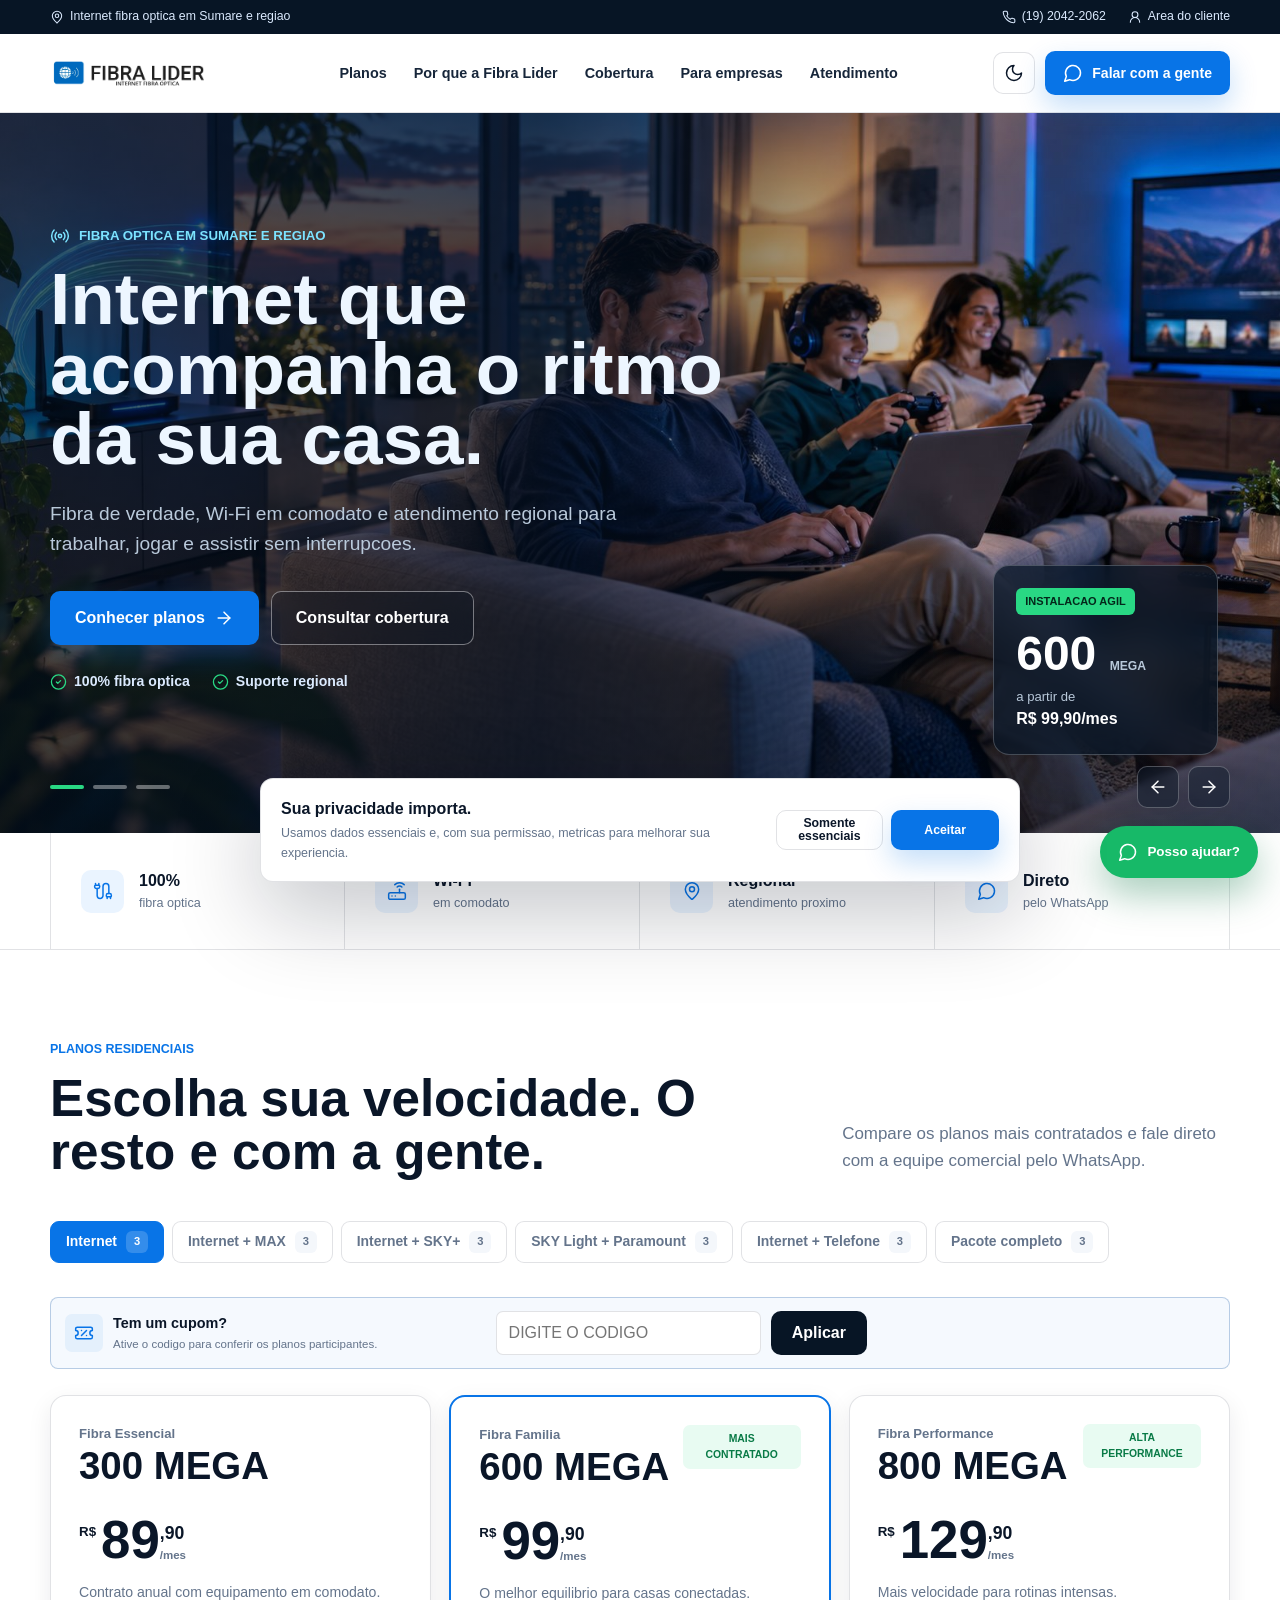
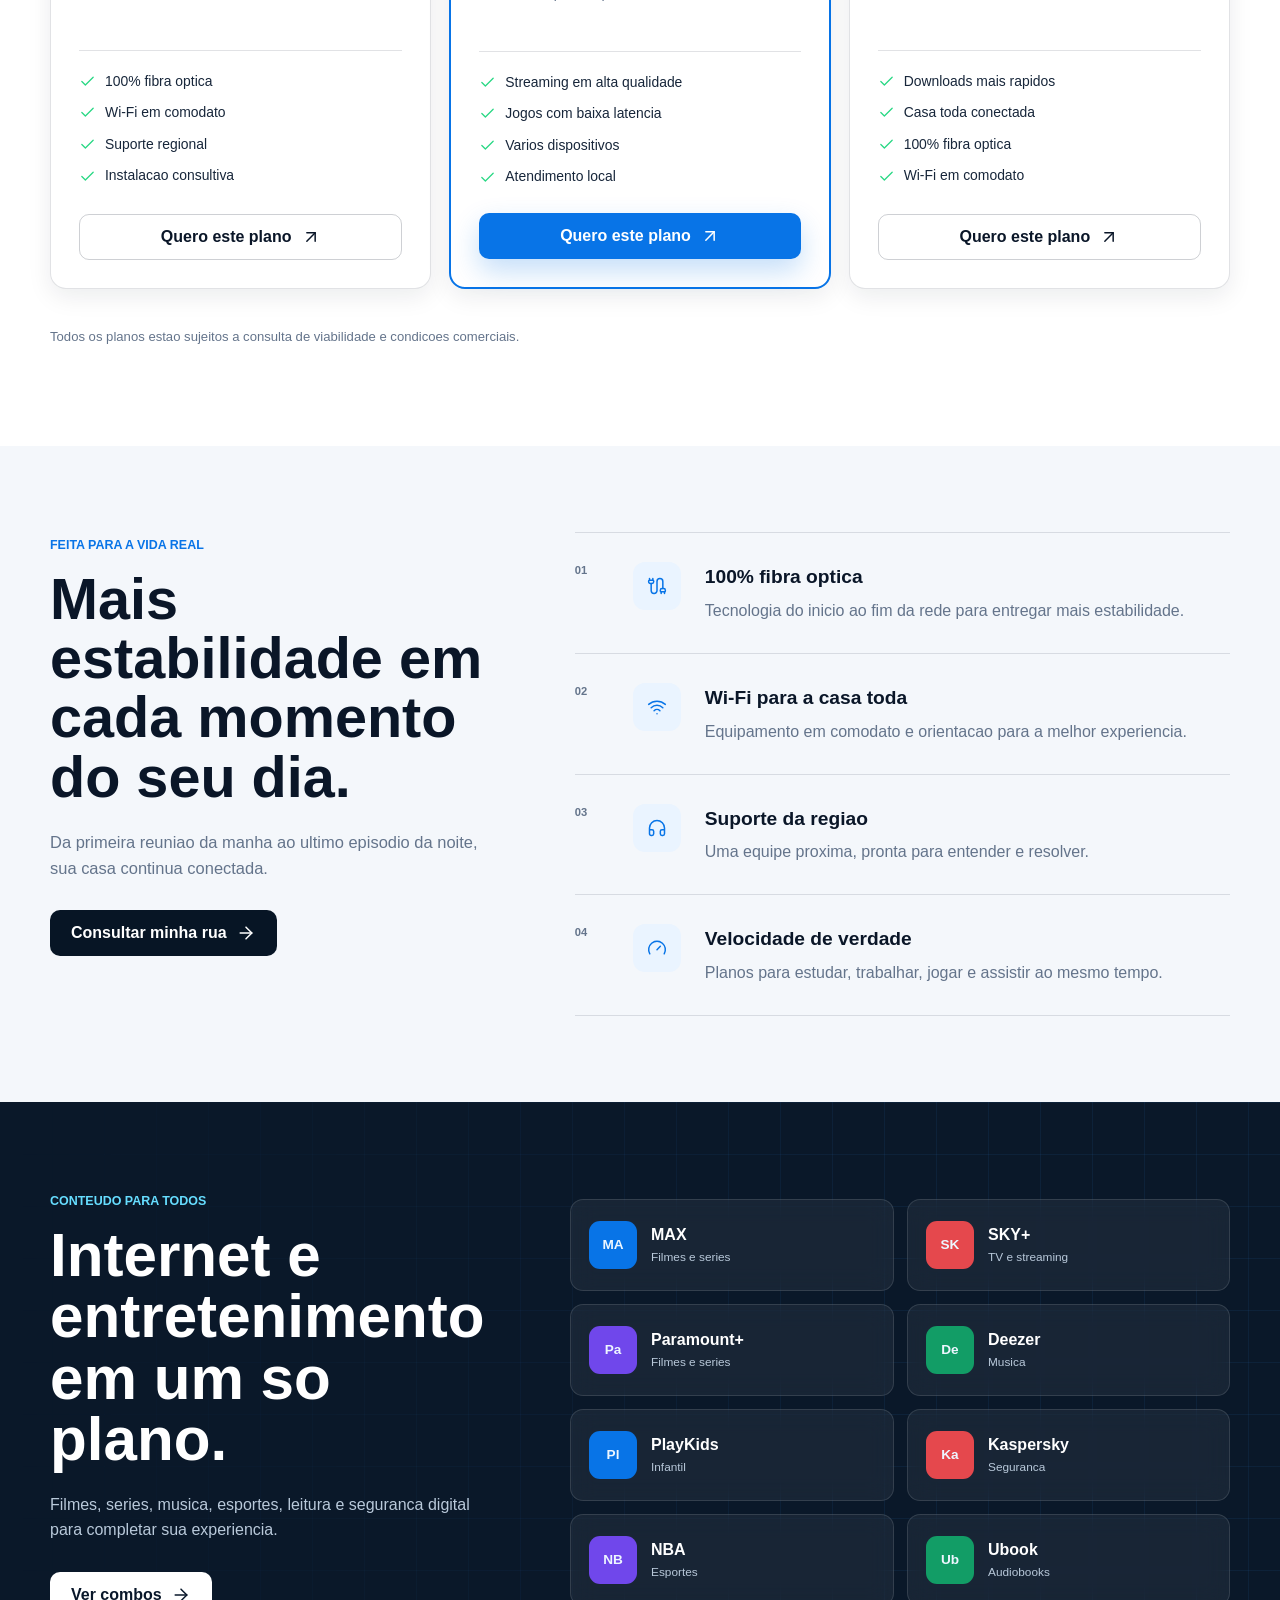
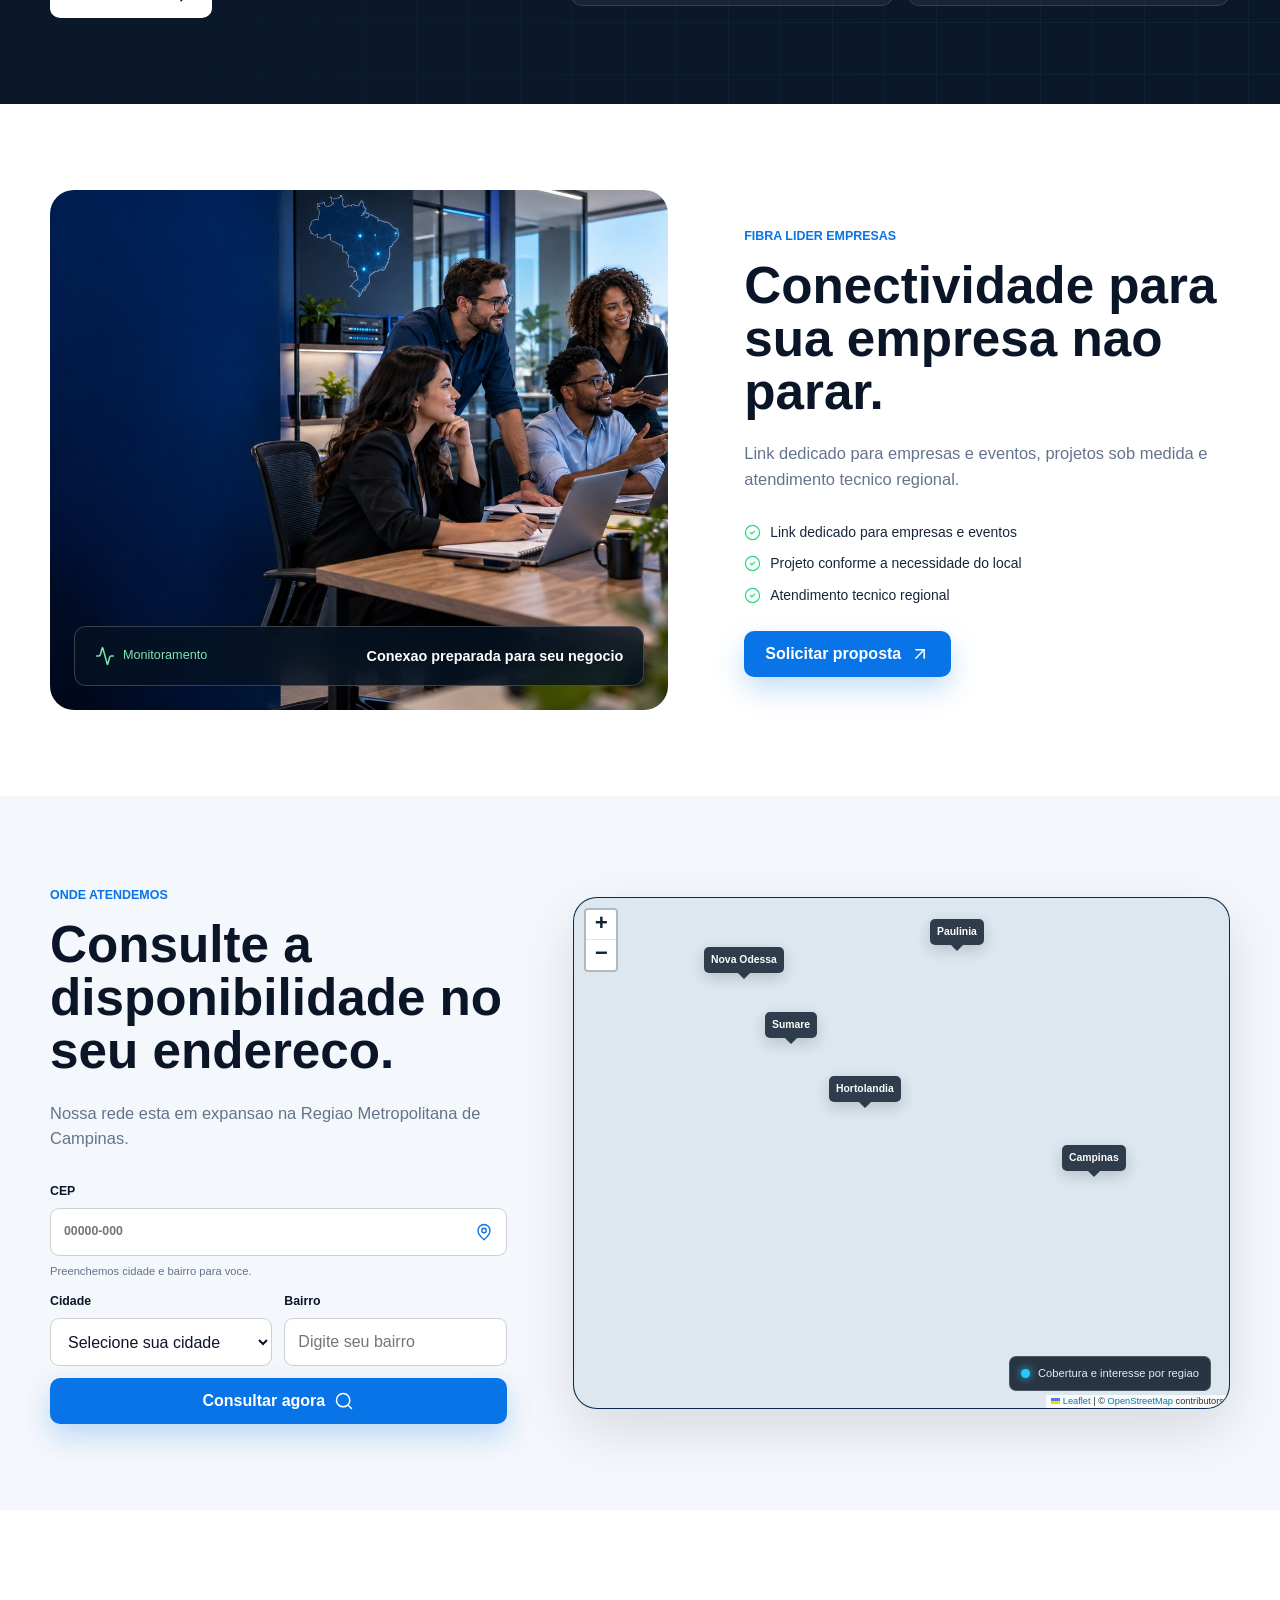
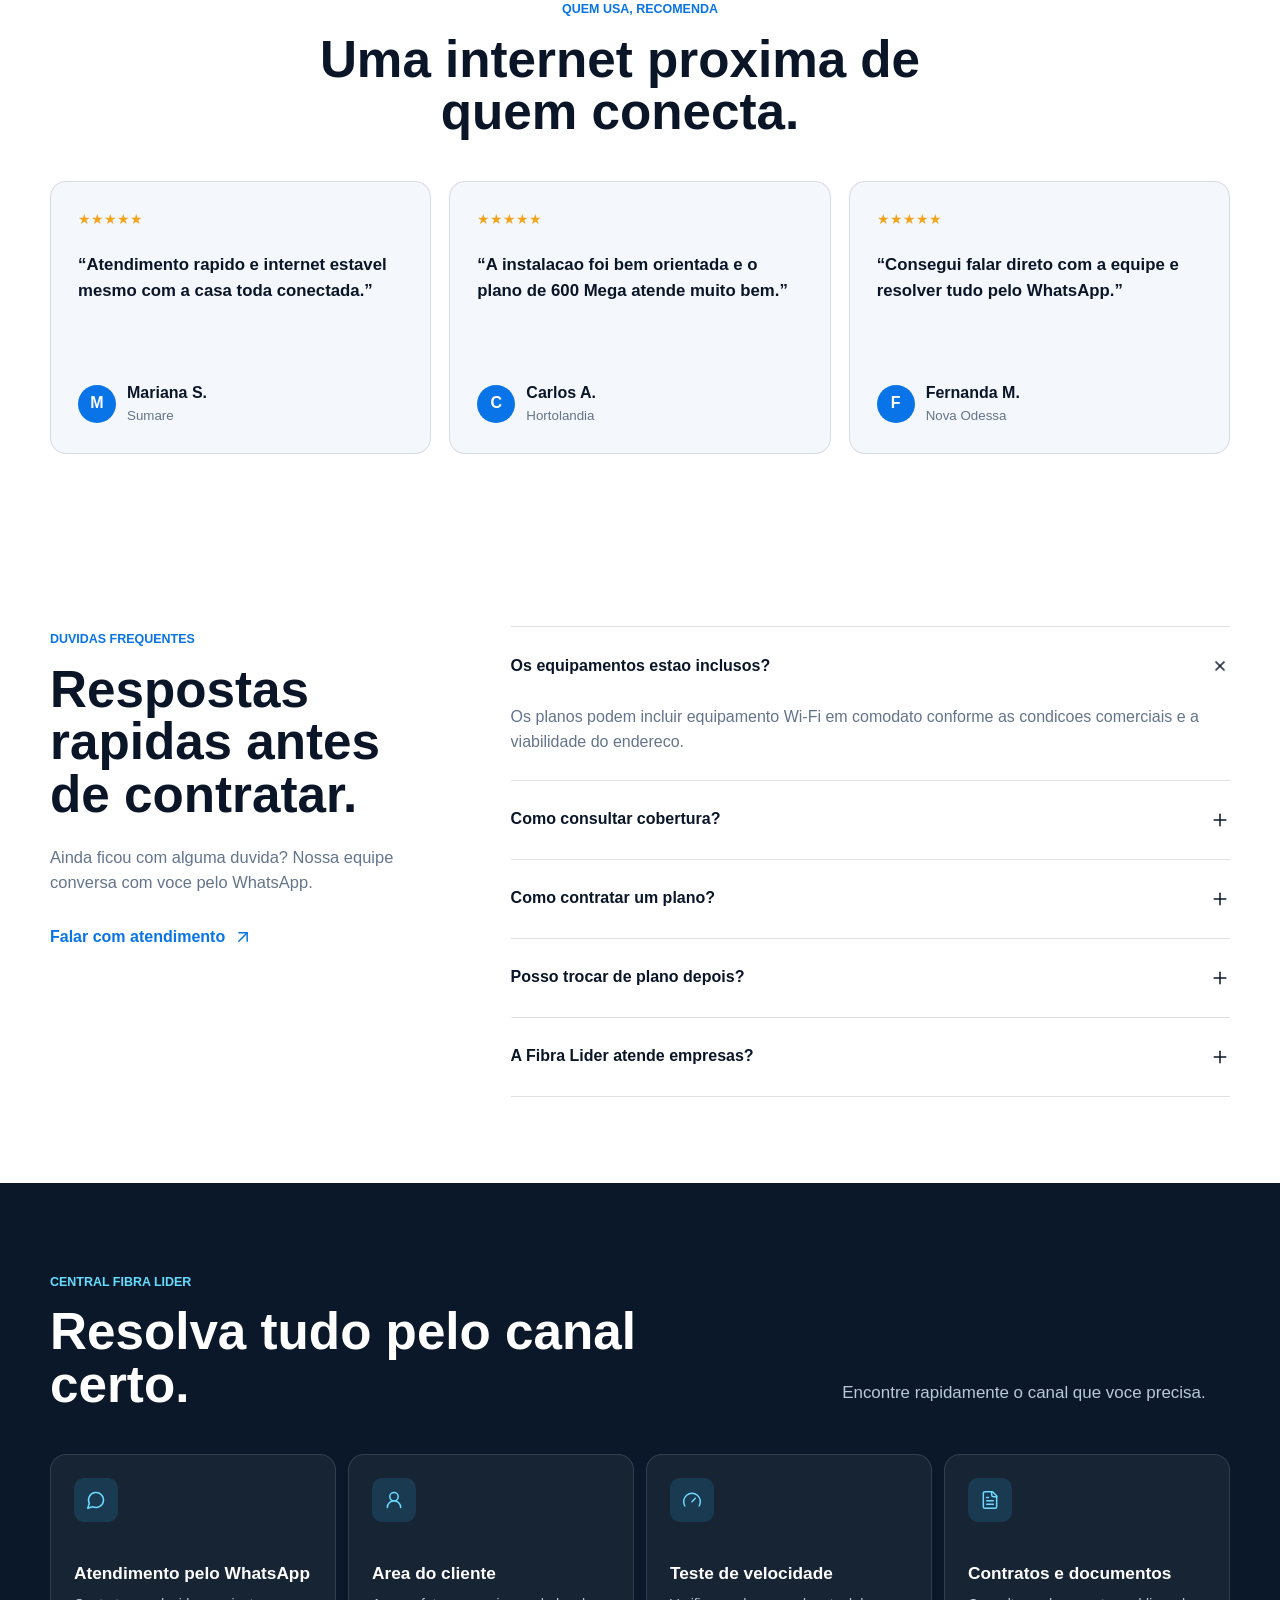
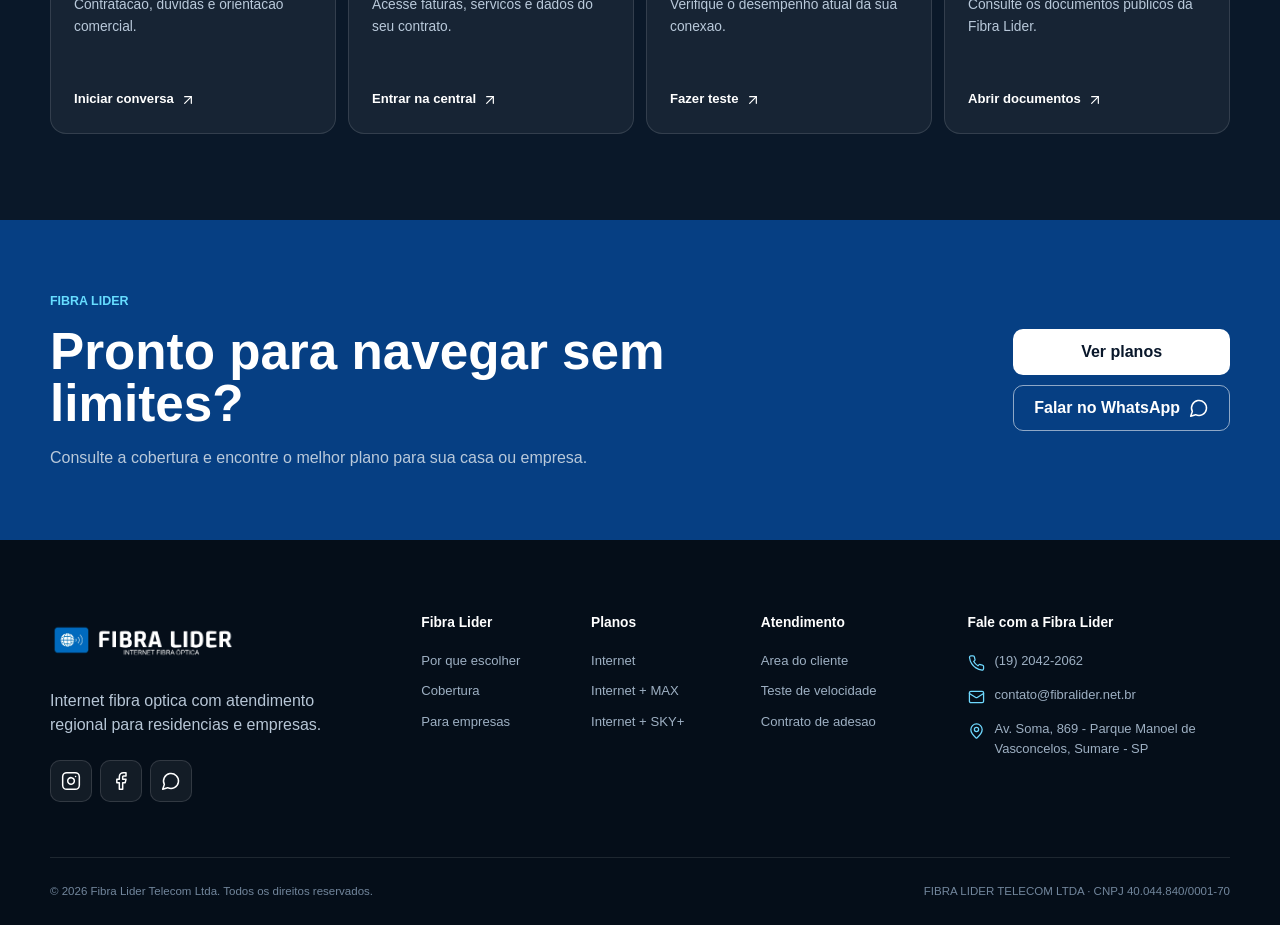
==== commit 21f513b3: "feat: evolui editor comercial e cobertura kmz" ====
--- a/app/index.html
+++ b/app/index.html
@@ -17,6 +17,7 @@
     <link rel="stylesheet" href="./assets/css/styles.css">
     <script defer src="./assets/vendor/lucide.min.js"></script>
     <script defer src="./assets/vendor/leaflet.js"></script>
+    <script defer src="./assets/vendor/jszip.min.js"></script>
     <script defer src="./assets/js/data.js"></script>
     <script defer src="./assets/js/app.js"></script>
   </head>
@@ -78,6 +79,11 @@
             <p id="plans-description"></p>
           </div>
           <div class="filter-tabs" id="plan-filters" role="tablist" aria-label="Tipos de plano"></div>
+          <div class="coupon-activation" id="coupon-activation">
+            <div class="coupon-activation__intro"><span><i data-lucide="ticket-percent"></i></span><div><strong>Tem um cupom?</strong><small>Ative o codigo para conferir os planos participantes.</small></div></div>
+            <form id="coupon-form"><label class="sr-only" for="coupon-input">Codigo do cupom</label><input id="coupon-input" name="coupon" autocomplete="off" maxlength="24" placeholder="Digite o codigo"><button class="button button--dark" type="submit">Aplicar</button></form>
+            <div class="coupon-activation__status" id="coupon-status" hidden><span></span><button class="icon-button" id="coupon-clear" type="button" title="Remover cupom" aria-label="Remover cupom"><i data-lucide="x"></i></button></div>
+          </div>
           <div class="plans-grid" id="plans-grid"></div>
           <div class="plans-footer">
             <p>Todos os planos estao sujeitos a consulta de viabilidade e condicoes comerciais.</p>
@@ -253,7 +259,7 @@
           <span class="eyebrow" id="campaign-eyebrow"></span>
           <h2 id="campaign-title"></h2>
           <p id="campaign-description"></p>
-          <button class="coupon-code" id="campaign-coupon" type="button" title="Copiar cupom"><span></span><i data-lucide="copy"></i></button>
+          <button class="coupon-code" id="campaign-coupon" type="button" title="Ativar cupom"><span></span><i data-lucide="check-circle-2"></i></button>
           <a class="button button--primary" id="campaign-cta" href="#planos">Ver oferta <i data-lucide="arrow-right"></i></a>
           <small>Consulte disponibilidade e condicoes com a equipe comercial.</small>
         </div>
--- a/app/assets/css/styles.css
+++ b/app/assets/css/styles.css
@@ -23,6 +23,337 @@
   --shadow-lg: 0 30px 90px rgba(4, 14, 28, 0.24);
   --shell: min(1180px, calc(100% - 48px));
   --header-height: 78px;
+}
+
+/* Studio v1.5: direct canvas editing, opt-in offers and commercial funnel */
+.sr-only {
+  position: absolute;
+  width: 1px;
+  height: 1px;
+  padding: 0;
+  overflow: hidden;
+  clip: rect(0, 0, 0, 0);
+  white-space: nowrap;
+  border: 0;
+}
+
+.coupon-activation {
+  min-height: 72px;
+  display: grid;
+  grid-template-columns: minmax(230px, 1fr) minmax(300px, .9fr) minmax(260px, .8fr);
+  gap: 18px;
+  align-items: center;
+  margin: 20px 0 26px;
+  padding: 12px 14px;
+  border: 1px solid color-mix(in srgb, var(--brand) 16%, var(--line));
+  background: color-mix(in srgb, var(--brand) 4%, var(--panel));
+  border-radius: 8px;
+}
+
+.coupon-activation__intro,
+.coupon-activation__status,
+.coupon-activation form {
+  min-width: 0;
+  display: flex;
+  align-items: center;
+  gap: 10px;
+}
+
+.coupon-activation__intro > span {
+  flex: 0 0 38px;
+  width: 38px;
+  height: 38px;
+  display: grid;
+  place-items: center;
+  color: var(--brand);
+  background: color-mix(in srgb, var(--brand) 11%, var(--panel));
+  border-radius: 7px;
+}
+
+.coupon-activation__intro div { display: grid; gap: 2px; }
+.coupon-activation__intro strong { color: var(--ink); font-size: .9rem; }
+.coupon-activation__intro small { color: var(--muted); font-size: .72rem; }
+.coupon-activation form input {
+  min-width: 0;
+  width: 100%;
+  height: 44px;
+  padding: 0 12px;
+  border: 1px solid var(--line);
+  color: var(--ink);
+  background: var(--panel);
+  border-radius: 7px;
+  text-transform: uppercase;
+}
+.coupon-activation form .button { flex: 0 0 auto; min-height: 44px; }
+.coupon-activation__status {
+  justify-content: space-between;
+  padding: 9px 10px;
+  color: #08704b;
+  background: color-mix(in srgb, #22b573 12%, var(--panel));
+  border-radius: 7px;
+  font-size: .75rem;
+  font-weight: 700;
+}
+.coupon-activation__status.is-error {
+  color: #b42318;
+  background: color-mix(in srgb, #dc2626 10%, var(--panel));
+}
+
+.is-builder-preview [data-section] {
+  position: relative;
+  cursor: pointer;
+}
+.is-builder-preview [data-section]::after {
+  content: attr(data-section);
+  position: absolute;
+  z-index: 90;
+  top: 8px;
+  left: 8px;
+  max-width: calc(100% - 16px);
+  padding: 5px 8px;
+  color: #fff;
+  background: #0874e7;
+  border-radius: 5px;
+  font: 700 11px/1 Inter, sans-serif;
+  opacity: 0;
+  pointer-events: none;
+  transition: opacity .16s ease;
+}
+.is-builder-preview [data-section]:hover { outline: 2px solid color-mix(in srgb, #0874e7 72%, transparent); outline-offset: -2px; }
+.is-builder-preview [data-section]:hover::after,
+.is-builder-preview [data-section].is-builder-selected::after { opacity: 1; }
+.is-builder-preview [data-section].is-builder-selected { outline: 3px solid #0874e7; outline-offset: -3px; }
+
+.builder-banner-switcher {
+  display: flex;
+  align-items: center;
+  gap: 8px;
+  margin-bottom: 12px;
+}
+.builder-banner-switcher > div {
+  min-width: 0;
+  display: flex;
+  gap: 6px;
+  overflow-x: auto;
+}
+.builder-banner-switcher > div button {
+  position: relative;
+  flex: 0 0 58px;
+  width: 58px;
+  height: 42px;
+  overflow: hidden;
+  padding: 0;
+  border: 2px solid transparent;
+  background: var(--admin-soft);
+  border-radius: 6px;
+  cursor: pointer;
+}
+.builder-banner-switcher > div button.is-active { border-color: var(--brand); }
+.builder-banner-switcher img { width: 100%; height: 100%; object-fit: cover; }
+.builder-banner-switcher button span {
+  position: absolute;
+  right: 3px;
+  bottom: 3px;
+  padding: 2px 4px;
+  color: #fff;
+  background: rgba(4, 14, 27, .78);
+  border-radius: 3px;
+  font-size: .58rem;
+}
+.builder-banner-preview {
+  position: relative;
+  min-height: 150px;
+  display: flex;
+  flex-direction: column;
+  justify-content: flex-end;
+  gap: 4px;
+  overflow: hidden;
+  margin-bottom: 10px;
+  padding: 14px;
+  color: #fff;
+  background: #07111e;
+  border-radius: 7px;
+}
+.builder-banner-preview::after {
+  content: "";
+  position: absolute;
+  inset: 0;
+  background: linear-gradient(180deg, transparent 18%, rgba(4, 12, 24, .88));
+}
+.builder-banner-preview img { position: absolute; inset: 0; width: 100%; height: 100%; object-fit: cover; }
+.builder-banner-preview span,
+.builder-banner-preview strong { position: relative; z-index: 1; }
+.builder-banner-preview span { font-size: .63rem; font-weight: 800; }
+.builder-banner-preview strong { max-width: 28ch; font-size: .9rem; line-height: 1.25; }
+.builder-banner-actions { display: flex; gap: 6px; margin-bottom: 14px; }
+.builder-banner-actions .button { min-width: 36px; height: 36px; padding: 0 9px; }
+.builder-banner-actions .button svg { width: 15px; }
+.upload-zone--compact { min-height: 74px; margin: 8px 0 12px; padding: 10px; }
+.upload-zone--compact > span { width: 36px; height: 36px; }
+.range-field > span { display: flex; justify-content: space-between; }
+
+.lead-funnel-toolbar,
+.template-message-head {
+  display: flex;
+  align-items: center;
+  justify-content: space-between;
+  gap: 16px;
+  margin: 18px 0 12px;
+}
+.lead-funnel-toolbar > div,
+.template-message-head > div { display: grid; gap: 3px; }
+.lead-funnel-toolbar small,
+.template-message-head small { color: var(--admin-muted); }
+.lead-kanban {
+  display: grid;
+  grid-template-columns: repeat(5, minmax(230px, 1fr));
+  gap: 10px;
+  padding-bottom: 12px;
+  overflow-x: auto;
+  scroll-snap-type: x proximity;
+}
+.lead-kanban__column {
+  min-height: 420px;
+  padding: 8px;
+  border: 1px solid var(--admin-border);
+  background: color-mix(in srgb, var(--admin-soft) 72%, var(--admin-panel));
+  border-radius: 8px;
+  scroll-snap-align: start;
+}
+.lead-kanban__column > header,
+.lead-kanban__column > header > span {
+  display: flex;
+  align-items: center;
+  justify-content: space-between;
+  gap: 7px;
+}
+.lead-kanban__column > header { min-height: 42px; padding: 0 4px 8px; }
+.lead-kanban__column > header > span { justify-content: flex-start; }
+.lead-kanban__column > header svg { width: 16px; color: var(--brand); }
+.lead-kanban__column > header strong { font-size: .78rem; }
+.lead-kanban__column > header b {
+  min-width: 24px;
+  height: 24px;
+  display: grid;
+  place-items: center;
+  color: var(--admin-muted);
+  background: var(--admin-panel);
+  border-radius: 6px;
+  font-size: .68rem;
+}
+.lead-kanban__column > div { display: grid; gap: 8px; }
+.lead-kanban-card {
+  display: grid;
+  gap: 10px;
+  padding: 10px;
+  border: 1px solid var(--admin-border);
+  background: var(--admin-panel);
+  border-radius: 7px;
+  box-shadow: 0 5px 14px rgba(6, 17, 31, .05);
+}
+.lead-kanban-card .lead-interest,
+.lead-attribution { display: grid; gap: 3px; min-width: 0; }
+.lead-kanban-card .lead-interest strong { overflow: hidden; font-size: .75rem; text-overflow: ellipsis; white-space: nowrap; }
+.lead-kanban-card small { color: var(--admin-muted); font-size: .65rem; }
+.lead-attribution {
+  padding: 8px;
+  background: var(--admin-soft);
+  border-radius: 6px;
+}
+.lead-attribution span { display: flex; align-items: center; gap: 5px; color: var(--admin-ink); font-size: .68rem; font-weight: 800; }
+.lead-attribution svg { width: 13px; color: var(--brand); }
+.lead-kanban-card select {
+  width: 100%;
+  height: 36px;
+  padding: 0 8px;
+  border: 1px solid var(--admin-border);
+  color: var(--admin-ink);
+  background: var(--admin-panel);
+  border-radius: 6px;
+  font-size: .7rem;
+}
+.lead-kanban-card footer { display: flex; gap: 6px; }
+.lead-kanban-card footer .button { min-width: 0; flex: 1; font-size: .68rem; }
+.kanban-empty { padding: 22px 8px; color: var(--admin-muted); text-align: center; font-size: .68rem; }
+
+.campaign-filters { display: flex; flex-wrap: wrap; gap: 6px; margin: 10px 0; }
+.campaign-filters span,
+.template-variable-guide span,
+.compose-context span {
+  display: inline-flex;
+  align-items: center;
+  gap: 5px;
+  padding: 5px 7px;
+  color: var(--admin-muted);
+  background: var(--admin-soft);
+  border-radius: 5px;
+  font-size: .65rem;
+  font-weight: 700;
+}
+.campaign-filters svg,
+.compose-context svg { width: 13px; color: var(--brand); }
+.coupon-mode { display: inline-flex; align-items: center; gap: 6px; width: fit-content; padding: 5px 7px; color: var(--brand); background: color-mix(in srgb, var(--brand) 9%, var(--admin-panel)); border-radius: 5px; font-size: .66rem; font-weight: 800; }
+.coupon-mode svg { width: 13px; }
+.campaign-segmentation { display: grid; grid-template-columns: 1.4fr 1fr 1fr; gap: 10px; }
+.plan-selector--compact > div { grid-template-columns: 1fr; max-height: 250px; }
+.message-template-grid { display: grid; grid-template-columns: repeat(3, minmax(0, 1fr)); gap: 12px; }
+.message-template-card { min-height: 240px; display: flex; flex-direction: column; gap: 14px; }
+.message-template-card > div { display: flex; align-items: flex-start; gap: 10px; }
+.message-template-card > div > span:first-child { width: 38px; height: 38px; display: grid; place-items: center; color: var(--brand); background: color-mix(in srgb, var(--brand) 10%, var(--admin-panel)); border-radius: 7px; }
+.message-template-card > div > div { min-width: 0; flex: 1; }
+.message-template-card h3,
+.message-template-card p { margin: 0; }
+.message-template-card p { flex: 1; color: var(--admin-muted); font-size: .75rem; line-height: 1.55; }
+.message-template-card footer { display: flex; justify-content: space-between; gap: 8px; }
+.template-variable-guide {
+  display: flex;
+  align-items: center;
+  flex-wrap: wrap;
+  gap: 6px;
+  margin-top: 12px;
+  padding: 12px;
+  border: 1px solid var(--admin-border);
+  background: var(--admin-panel);
+  border-radius: 8px;
+}
+.template-variable-guide strong { margin-right: 6px; font-size: .75rem; }
+.compose-lead-summary { display: flex; align-items: center; gap: 10px; padding: 10px; background: var(--admin-soft); border-radius: 7px; }
+.compose-lead-summary > span { width: 42px; height: 42px; display: grid; place-items: center; color: #fff; background: var(--brand); border-radius: 7px; font-weight: 800; }
+.compose-lead-summary > div { display: grid; gap: 2px; }
+.compose-lead-summary small { color: var(--admin-muted); }
+.compose-context { display: flex; flex-wrap: wrap; gap: 6px; }
+
+.coverage-source-grid { display: grid; grid-template-columns: repeat(4, 1fr); gap: 10px; margin: 12px 0; }
+.coverage-source-grid article { display: flex; align-items: center; gap: 10px; padding: 12px; border: 1px solid var(--admin-border); background: var(--admin-panel); border-radius: 8px; }
+.coverage-source-grid article > span { width: 38px; height: 38px; display: grid; place-items: center; color: var(--brand); background: color-mix(in srgb, var(--brand) 10%, var(--admin-panel)); border-radius: 7px; }
+.coverage-source-grid article div { min-width: 0; display: grid; gap: 2px; }
+.coverage-source-grid small { overflow: hidden; color: var(--admin-muted); font-size: .68rem; text-overflow: ellipsis; white-space: nowrap; }
+.google-coverage-settings { display: grid; grid-template-columns: 1.1fr 1.5fr 1fr; gap: 10px; align-items: end; margin-top: 12px; padding-top: 12px; border-top: 1px solid var(--admin-border); }
+
+@media (max-width: 1100px) {
+  .coupon-activation { grid-template-columns: 1fr 1fr; }
+  .coupon-activation__status { grid-column: 1 / -1; }
+  .message-template-grid { grid-template-columns: repeat(2, minmax(0, 1fr)); }
+  .campaign-segmentation { grid-template-columns: 1fr; }
+  .coverage-source-grid { grid-template-columns: repeat(2, 1fr); }
+  .google-coverage-settings { grid-template-columns: 1fr 1fr; }
+  .google-coverage-settings .toggle-row { grid-column: 1 / -1; }
+}
+
+@media (max-width: 700px) {
+  .coupon-activation { grid-template-columns: 1fr; gap: 10px; }
+  .coupon-activation__status { grid-column: auto; }
+  .coupon-activation form { align-items: stretch; }
+  .coupon-activation form .button { padding-inline: 14px; }
+  .builder-banner-actions { flex-wrap: wrap; }
+  .lead-tabs { overflow-x: auto; justify-content: flex-start; }
+  .lead-tabs button { flex: 0 0 auto; }
+  .lead-kanban { grid-template-columns: repeat(5, minmax(84vw, 1fr)); }
+  .template-message-head { align-items: stretch; flex-direction: column; }
+  .message-template-grid,
+  .coverage-source-grid,
+  .google-coverage-settings { grid-template-columns: 1fr; }
+  .google-coverage-settings .toggle-row { grid-column: auto; }
 }
 
 /* Studio 1.4: unified site editing, coverage imports and lead workspace */
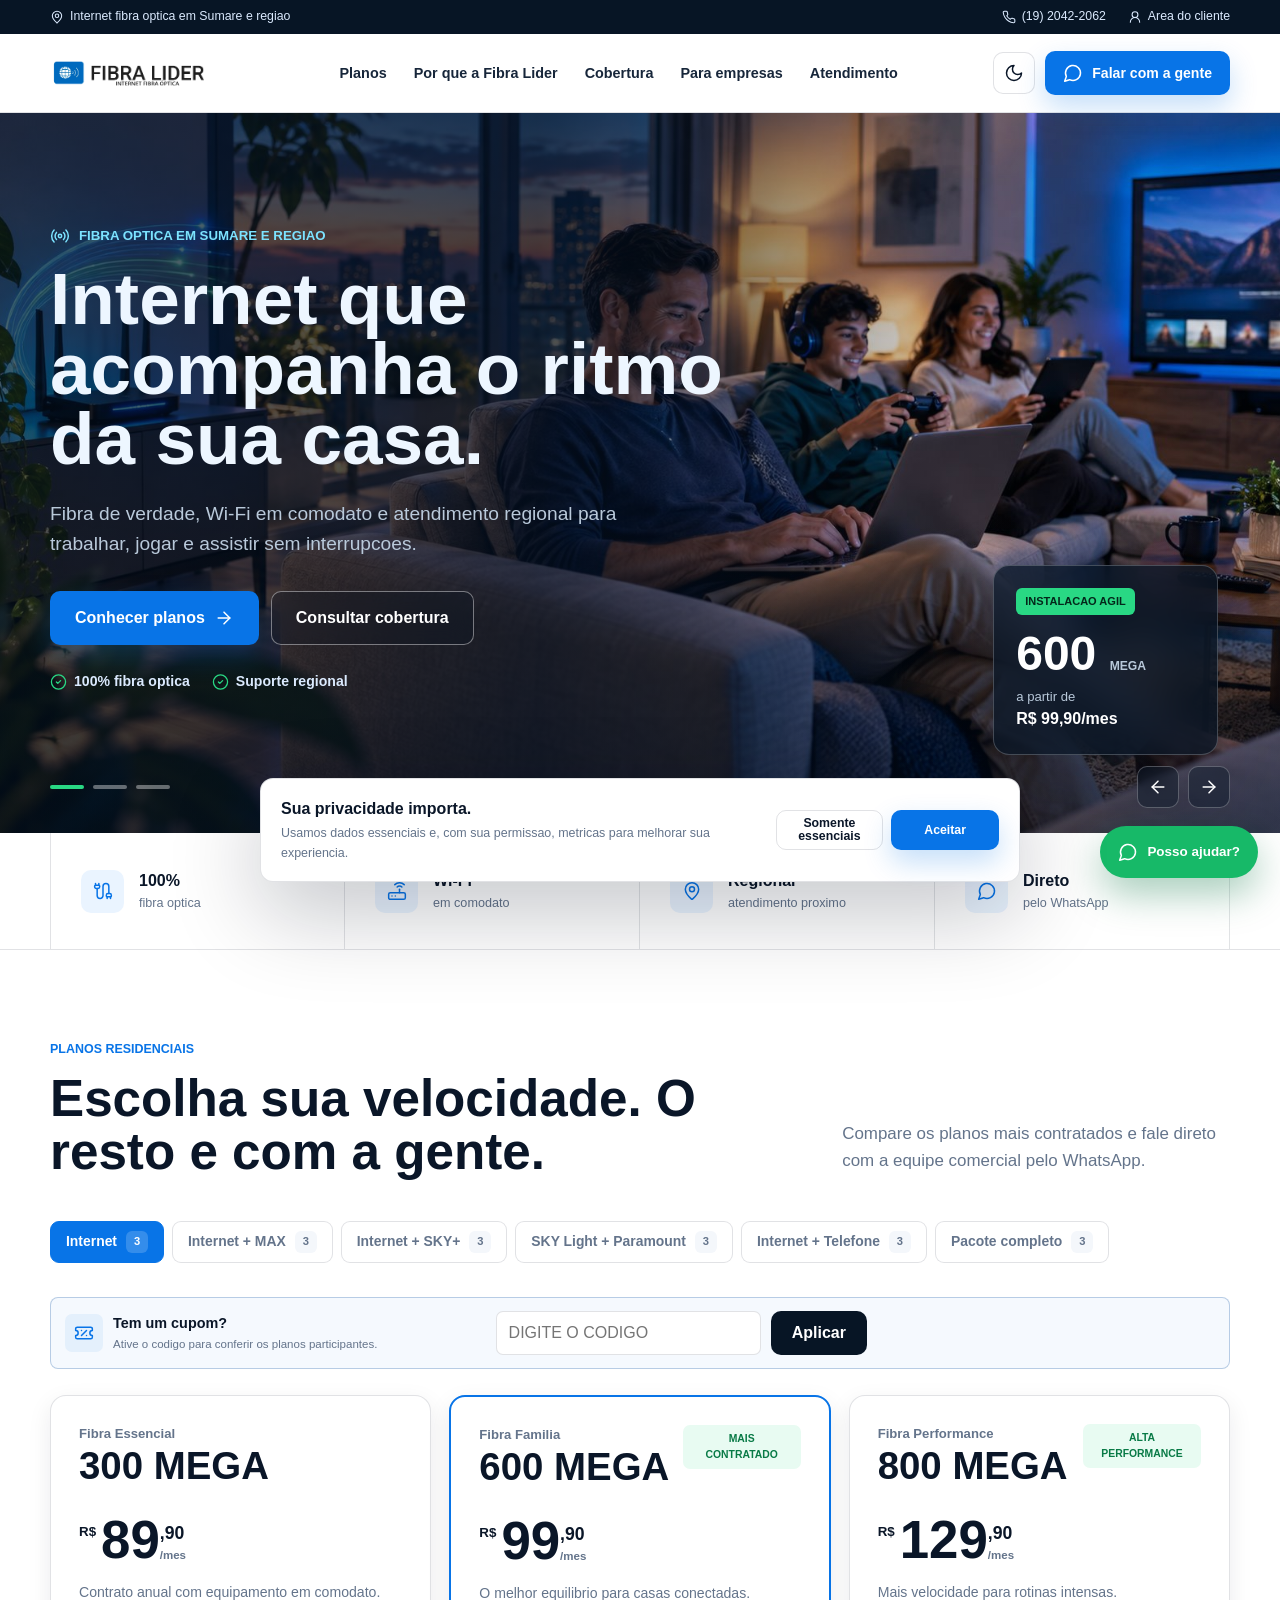
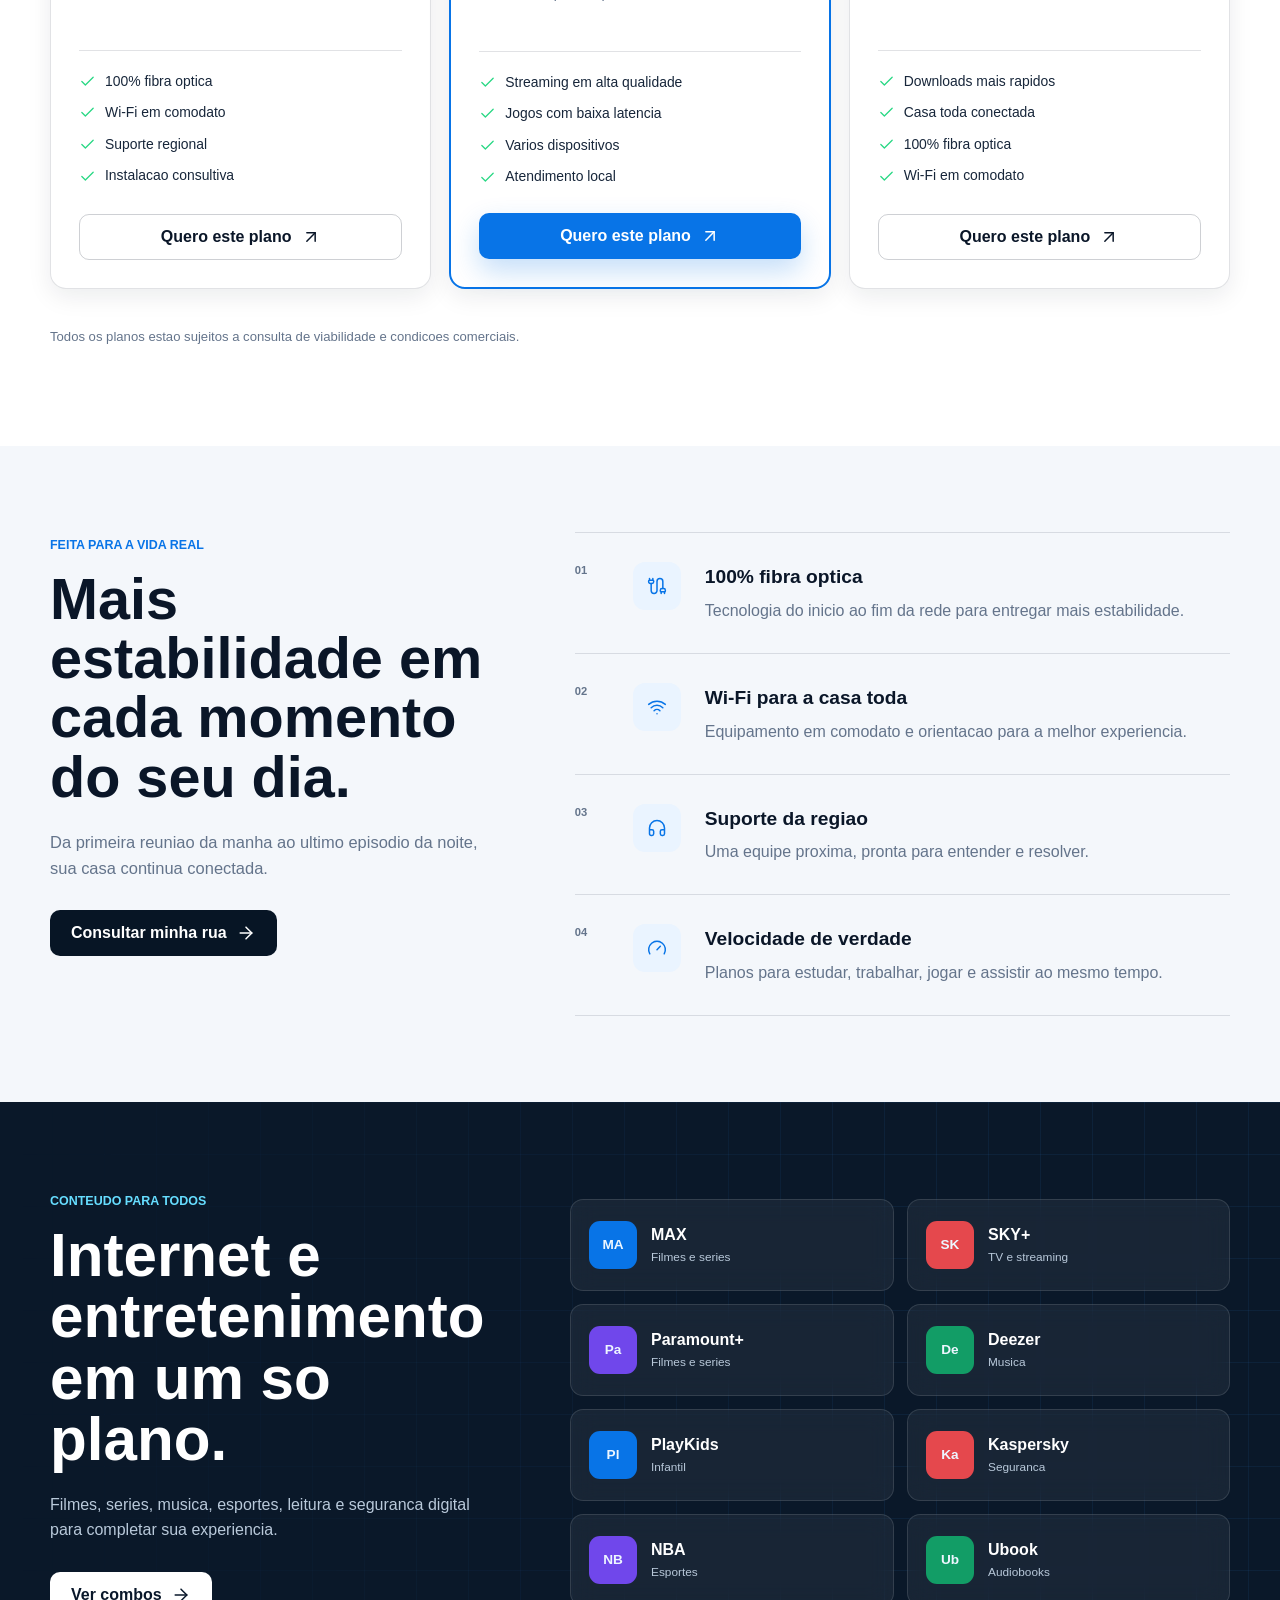
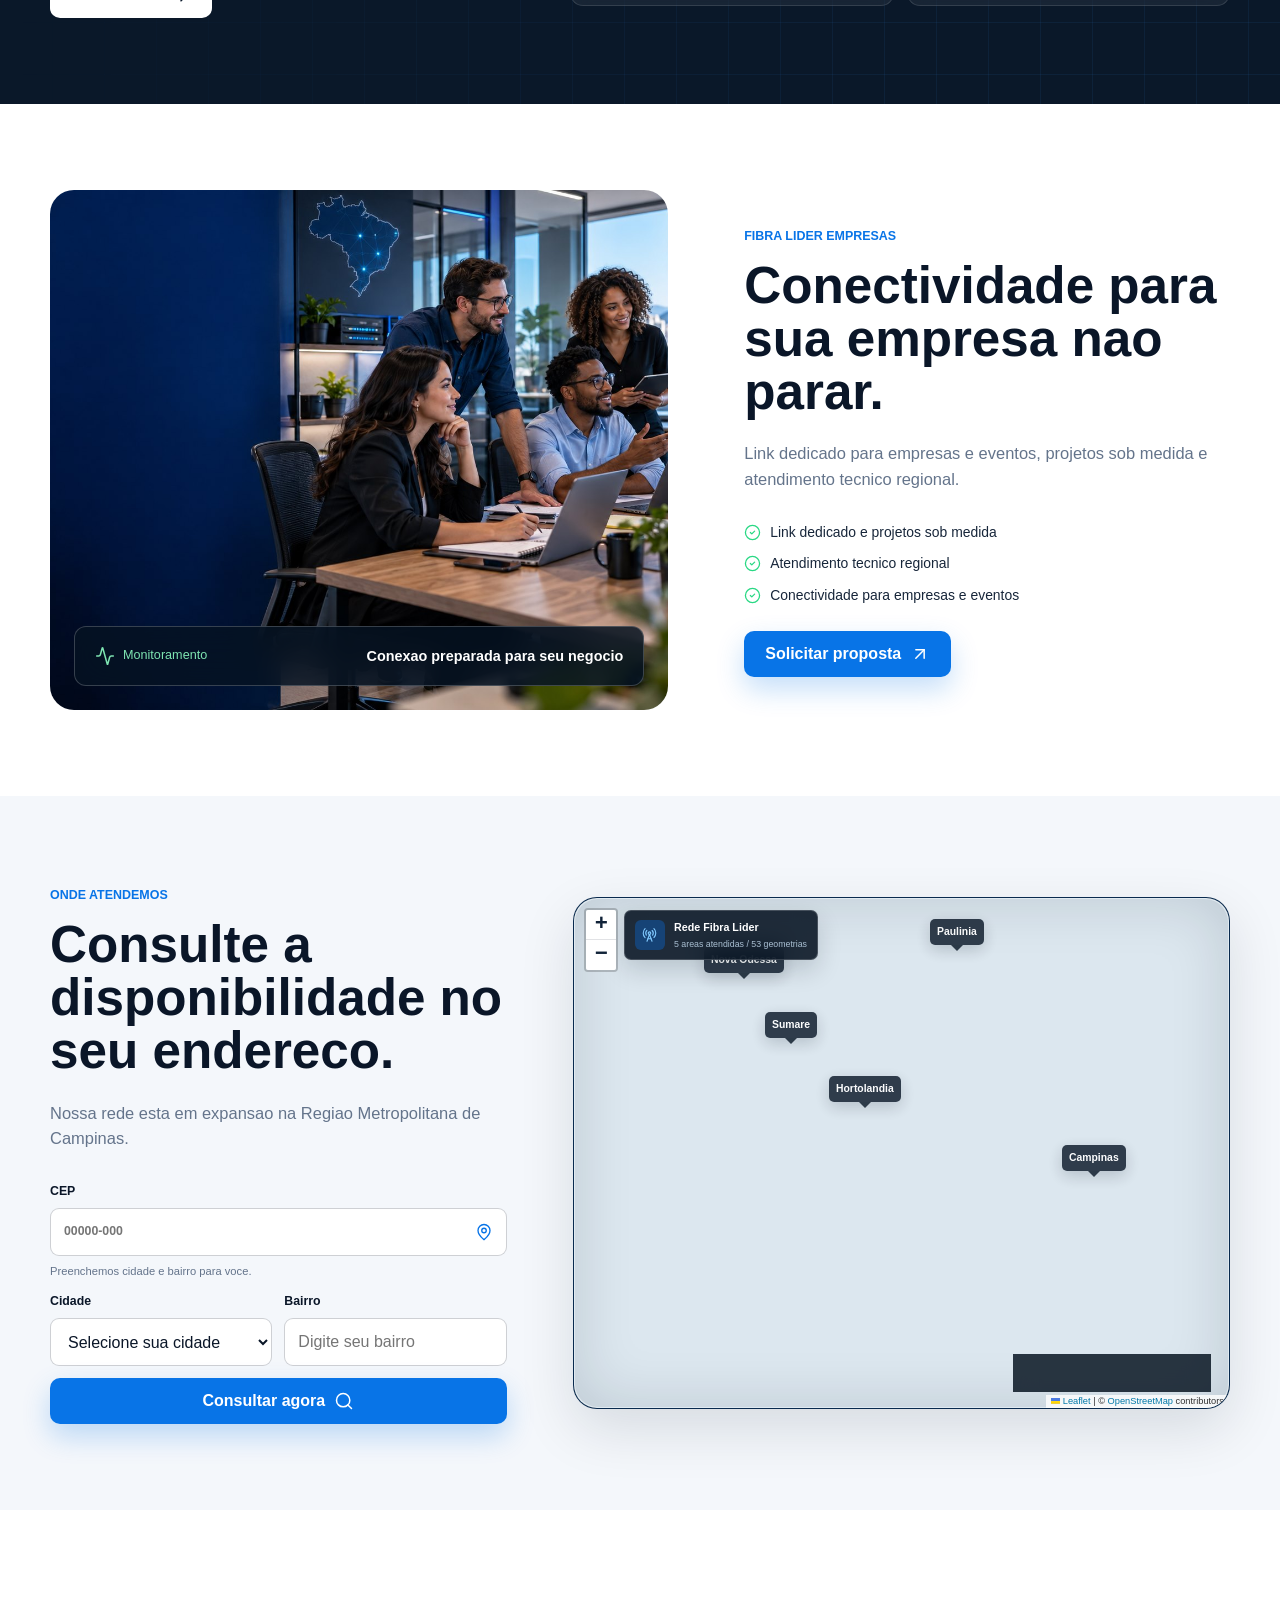
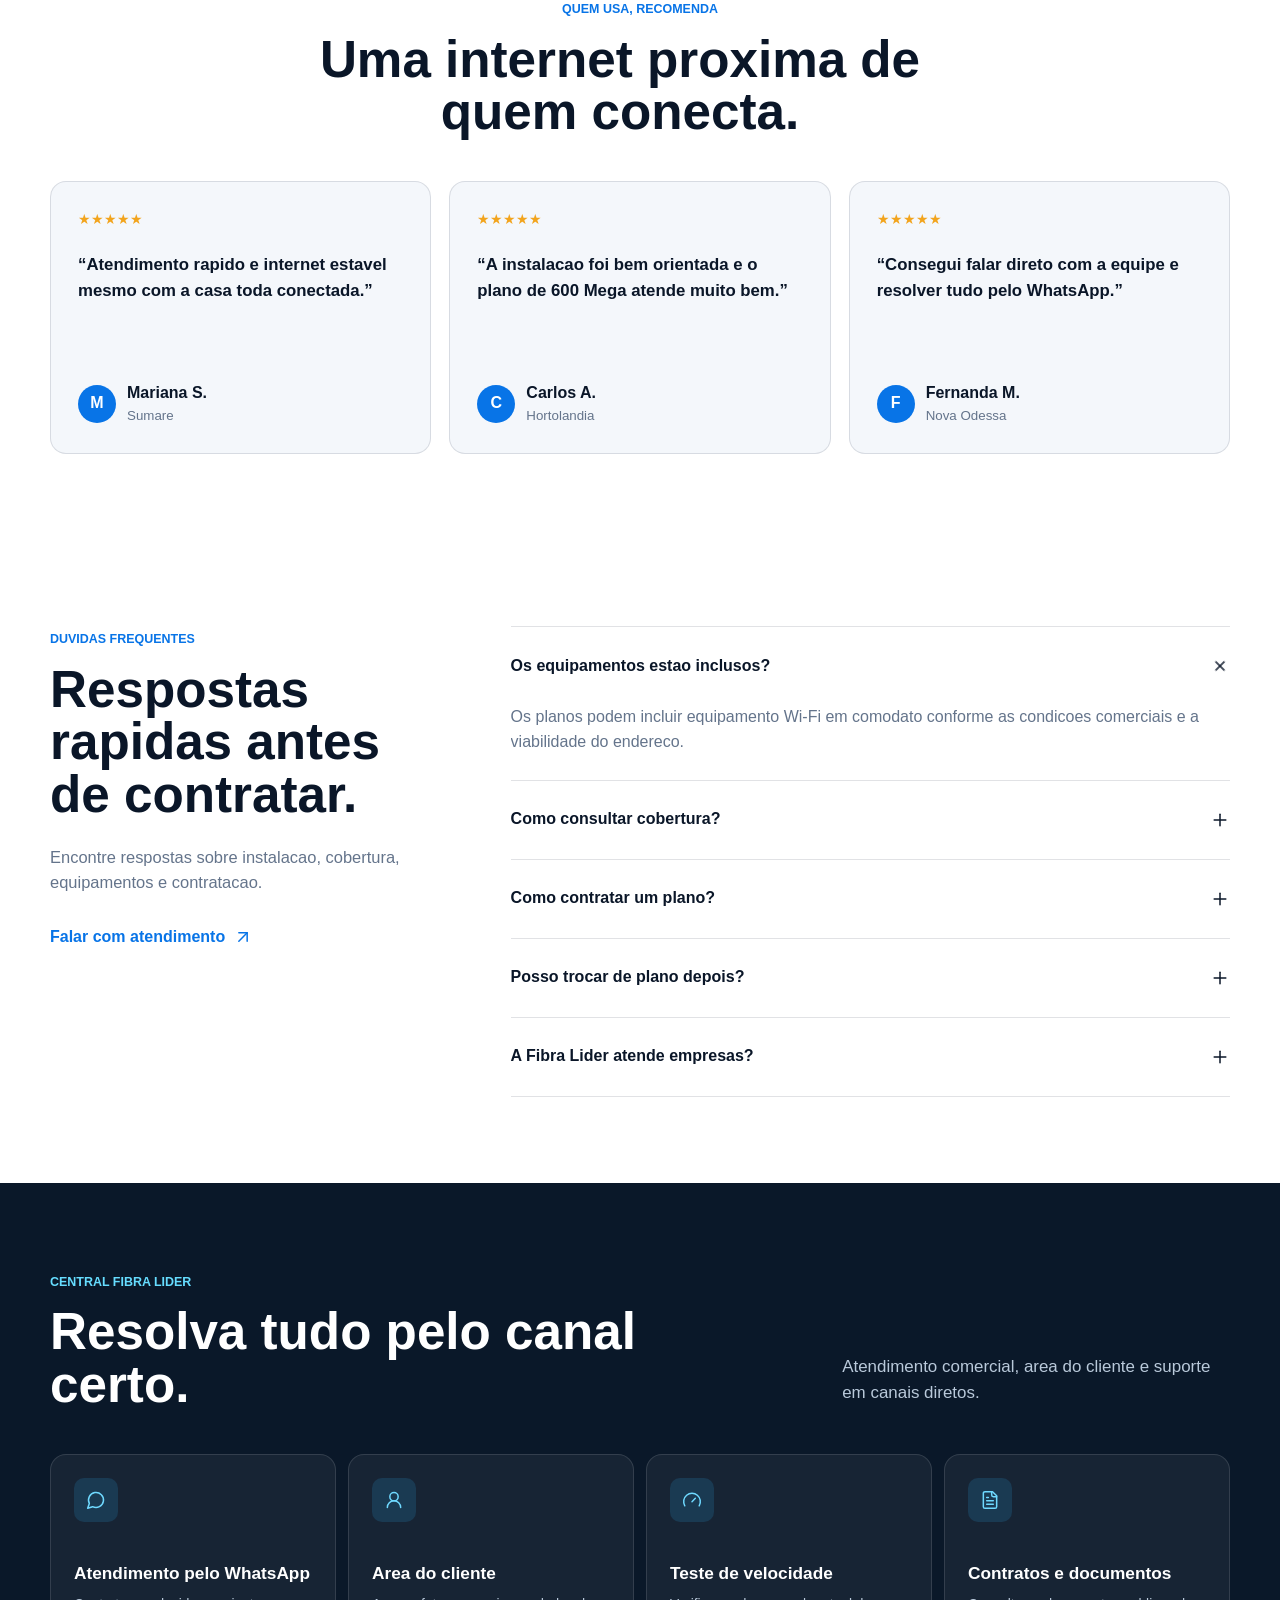
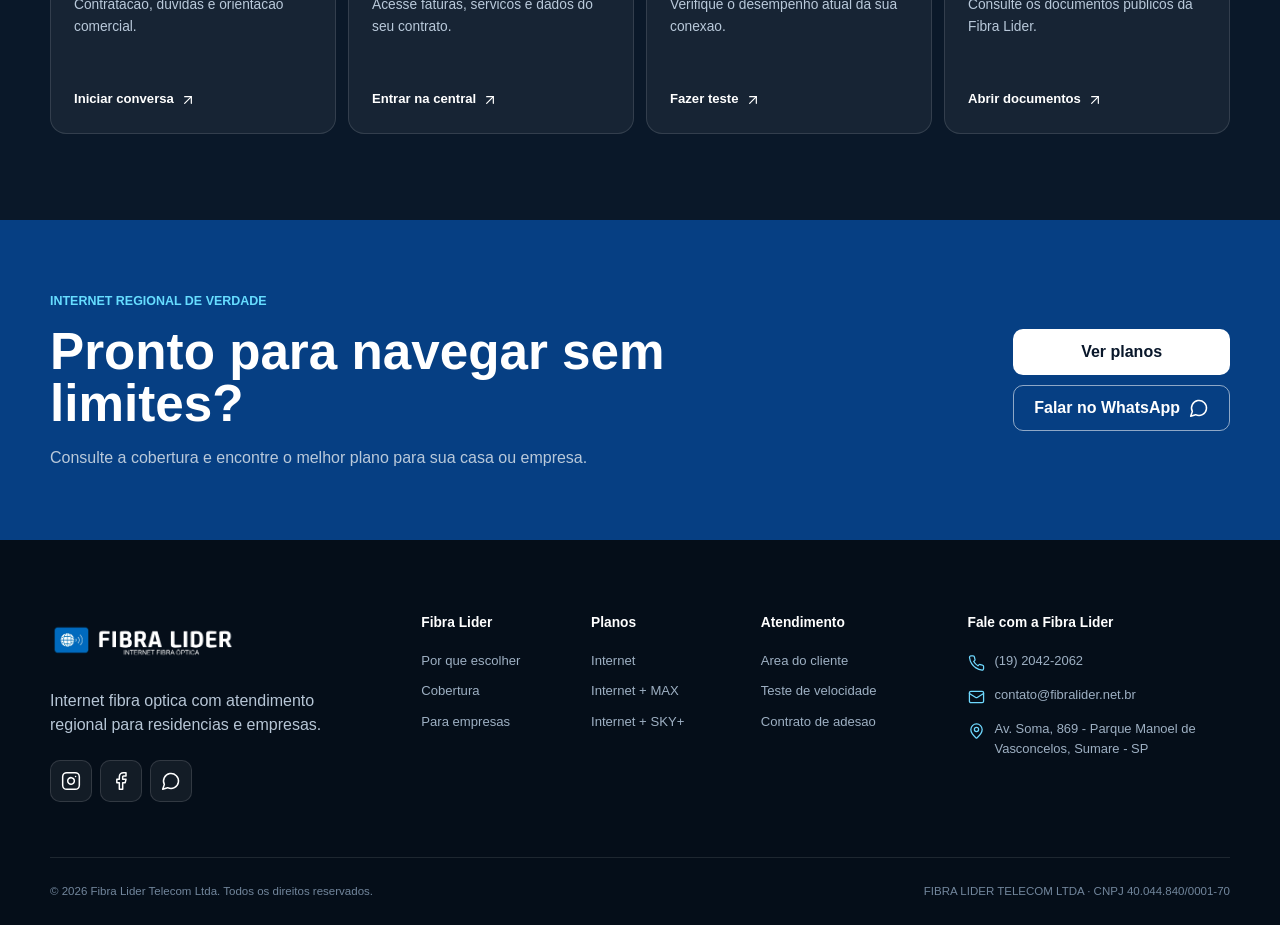
==== commit 4aec713c: "feat: consolida cobertura e crescimento no painel" ====
--- a/app/index.html
+++ b/app/index.html
@@ -8,6 +8,15 @@
     <meta name="robots" content="index,follow">
     <meta property="og:type" content="website">
     <meta property="og:locale" content="pt_BR">
+    <meta property="og:title" content="Fibra Lider | Internet fibra optica perto de voce">
+    <meta property="og:description" content="Planos de internet 100% fibra optica com atendimento regional.">
+    <meta property="og:image" content="./assets/img/hero-family-fiber.jpg">
+    <meta property="og:url" content="https://fibralider.net.br/">
+    <meta property="og:site_name" content="Fibra Lider">
+    <meta name="twitter:card" content="summary_large_image">
+    <meta name="twitter:title" content="Fibra Lider | Internet fibra optica perto de voce">
+    <meta name="twitter:description" content="Planos de internet 100% fibra optica com atendimento regional.">
+    <meta name="twitter:image" content="./assets/img/hero-family-fiber.jpg">
     <title>Fibra Lider | Internet Fibra Optica em Sumare e Regiao</title>
     <link rel="canonical" href="https://fibralider.net.br/">
     <link rel="icon" href="./assets/img/fibra-lider-icon.png">
@@ -19,6 +28,7 @@
     <script defer src="./assets/vendor/leaflet.js"></script>
     <script defer src="./assets/vendor/jszip.min.js"></script>
     <script defer src="./assets/js/data.js"></script>
+    <script defer src="./assets/js/coverage-core.js"></script>
     <script defer src="./assets/js/app.js"></script>
   </head>
   <body class="public-site">
@@ -109,7 +119,7 @@
           <div class="entertainment-copy">
             <span class="eyebrow eyebrow--light" id="apps-eyebrow"></span>
             <h2 id="apps-title"></h2>
-            <p>Filmes, series, musica, esportes, leitura e seguranca digital para completar sua experiencia.</p>
+            <p id="apps-description"></p>
             <a class="button button--light" href="#planos">Ver combos <i data-lucide="arrow-right"></i></a>
           </div>
           <div class="app-orbit" id="apps-grid" aria-label="Aplicativos disponiveis"></div>
@@ -122,18 +132,14 @@
             <img src="./assets/img/banner-business-fiber.jpg" alt="Equipe conectada pela Fibra Lider Empresas" loading="lazy">
             <div class="business-signal">
               <span><i data-lucide="activity"></i> Monitoramento</span>
-              <strong>Conexao preparada para seu negocio</strong>
+              <strong id="business-signal"></strong>
             </div>
           </div>
           <div class="business-copy">
             <span class="eyebrow" id="business-eyebrow"></span>
             <h2 id="business-title"></h2>
             <p id="business-description"></p>
-            <ul class="check-list">
-              <li><i data-lucide="circle-check"></i> Link dedicado para empresas e eventos</li>
-              <li><i data-lucide="circle-check"></i> Projeto conforme a necessidade do local</li>
-              <li><i data-lucide="circle-check"></i> Atendimento tecnico regional</li>
-            </ul>
+            <ul class="check-list" id="business-features"></ul>
             <a class="button button--primary" id="business-whatsapp" href="#" target="_blank" rel="noopener">Solicitar proposta <i data-lucide="arrow-up-right"></i></a>
           </div>
         </div>
@@ -166,7 +172,8 @@
           <div class="coverage-map" aria-label="Mapa interativo da cobertura regional">
             <div class="real-map" id="public-coverage-map"></div>
             <div class="map-fallback" id="public-map-fallback" hidden></div>
-            <div class="map-legend"><span></span> Cobertura e interesse por regiao</div>
+            <div class="public-map-hud"><span><i data-lucide="radio-tower"></i></span><div><strong id="public-map-label">Rede Fibra Lider</strong><small id="public-map-summary"></small></div></div>
+            <div class="map-legend"><span></span> Area de atendimento publicada</div>
           </div>
         </div>
       </section>
@@ -186,7 +193,7 @@
           <div class="faq-heading">
             <span class="eyebrow" id="faq-eyebrow"></span>
             <h2 id="faq-title"></h2>
-            <p>Ainda ficou com alguma duvida? Nossa equipe conversa com voce pelo WhatsApp.</p>
+            <p id="faq-description"></p>
             <a class="text-button" id="faq-whatsapp" href="#" target="_blank" rel="noopener">Falar com atendimento <i data-lucide="arrow-up-right"></i></a>
           </div>
           <div class="faq-list" id="faq-list"></div>
@@ -200,7 +207,7 @@
               <span class="eyebrow eyebrow--light" id="support-eyebrow"></span>
               <h2 id="support-title"></h2>
             </div>
-            <p>Encontre rapidamente o canal que voce precisa.</p>
+            <p id="support-description"></p>
           </div>
           <div class="support-grid" id="support-grid"></div>
         </div>
@@ -209,7 +216,7 @@
       <section class="final-cta page-section" data-section="final">
         <div class="shell final-cta__inner">
           <div>
-            <span class="eyebrow eyebrow--light">Fibra Lider</span>
+            <span class="eyebrow eyebrow--light" id="final-eyebrow"></span>
             <h2 id="final-title"></h2>
             <p id="final-description"></p>
           </div>
--- a/app/assets/css/styles.css
+++ b/app/assets/css/styles.css
@@ -7108,6 +7108,646 @@
   }
 }
 
+/* Admin CRUD system v1.6 */
+.nav-group > .nav-group__toggle {
+  min-height: 28px;
+  grid-template-columns: 1fr auto;
+  margin-bottom: 2px;
+  padding: 0 10px;
+  color: #597086;
+  cursor: pointer;
+}
+
+.nav-group > .nav-group__toggle span {
+  font-size: 0.59rem;
+  font-weight: 850;
+  text-transform: uppercase;
+}
+
+.nav-group > .nav-group__toggle svg {
+  width: 13px;
+  transition: transform 180ms ease;
+}
+
+.nav-group > .nav-group__toggle:hover {
+  background: transparent;
+  color: #a7b9ca;
+}
+
+.nav-group__items {
+  display: grid;
+  gap: 3px;
+  min-height: 0;
+}
+
+.nav-group.is-collapsed .nav-group__items {
+  display: none;
+}
+
+.nav-group.is-collapsed > .nav-group__toggle svg {
+  transform: rotate(-90deg);
+}
+
+.crud-toolbar {
+  display: grid;
+  grid-template-columns: minmax(260px, 1fr) auto auto;
+  align-items: center;
+  gap: 10px;
+  margin: 14px 0;
+  padding: 10px;
+  border: 1px solid var(--admin-line);
+  border-radius: 8px;
+  background: var(--admin-panel);
+}
+
+.crud-search {
+  position: relative;
+  display: flex;
+  min-width: 0;
+  align-items: center;
+}
+
+.crud-search > svg {
+  position: absolute;
+  left: 12px;
+  width: 17px;
+  color: var(--admin-muted);
+  pointer-events: none;
+}
+
+.crud-search input,
+.crud-toolbar select {
+  width: 100%;
+  min-height: 42px;
+  border: 1px solid var(--admin-line);
+  border-radius: 7px;
+  outline: 0;
+  background: var(--admin-panel-2);
+  color: var(--admin-text);
+  font: inherit;
+  font-size: 0.67rem;
+}
+
+.crud-search input {
+  padding: 0 42px 0 38px;
+}
+
+.crud-search kbd {
+  position: absolute;
+  right: 10px;
+  display: grid;
+  width: 22px;
+  height: 22px;
+  place-items: center;
+  border: 1px solid var(--admin-line);
+  border-radius: 5px;
+  background: var(--admin-panel);
+  color: var(--admin-muted);
+  font-size: 0.6rem;
+  box-shadow: 0 1px 2px rgba(6, 17, 31, 0.06);
+}
+
+.crud-search input:focus,
+.crud-toolbar select:focus {
+  border-color: var(--brand);
+  box-shadow: 0 0 0 3px rgba(8, 116, 231, 0.12);
+}
+
+.crud-toolbar__controls {
+  display: flex;
+  align-items: center;
+  gap: 8px;
+}
+
+.crud-filter,
+.crud-sort {
+  min-width: 142px;
+}
+
+.crud-filter select,
+.crud-sort select {
+  padding: 0 34px 0 11px;
+}
+
+.crud-result-count {
+  min-width: max-content;
+  color: var(--admin-muted);
+  font-size: 0.62rem;
+}
+
+.crud-bulk-bar {
+  position: sticky;
+  z-index: 20;
+  top: 82px;
+  display: flex;
+  align-items: center;
+  justify-content: space-between;
+  gap: 16px;
+  margin: 0 0 12px;
+  padding: 10px 12px;
+  border: 1px solid rgba(8, 116, 231, 0.25);
+  border-radius: 8px;
+  background: #eaf5ff;
+  box-shadow: 0 10px 24px rgba(6, 17, 31, 0.08);
+}
+
+:root[data-admin-theme="dark"] .crud-bulk-bar {
+  background: #102b46;
+}
+
+.crud-bulk-bar > div {
+  display: flex;
+  align-items: center;
+  gap: 8px;
+}
+
+.crud-bulk-bar strong {
+  display: grid;
+  min-width: 26px;
+  height: 26px;
+  place-items: center;
+  border-radius: 6px;
+  background: var(--brand);
+  color: #fff;
+  font-size: 0.7rem;
+}
+
+.crud-bulk-bar span {
+  font-size: 0.68rem;
+  font-weight: 750;
+}
+
+.crud-selection-row {
+  display: flex;
+  align-items: center;
+  justify-content: space-between;
+  margin: 0 0 10px;
+  color: var(--admin-muted);
+  font-size: 0.62rem;
+}
+
+.crud-selection-row label {
+  display: flex;
+  align-items: center;
+  gap: 7px;
+  cursor: pointer;
+}
+
+.crud-selection-row input,
+.crud-checkbox input {
+  accent-color: var(--brand);
+}
+
+.crud-checkbox {
+  display: grid;
+  width: 24px;
+  height: 24px;
+  place-items: center;
+  cursor: pointer;
+}
+
+.crud-checkbox input {
+  width: 16px;
+  height: 16px;
+}
+
+.card-select-status {
+  display: flex;
+  align-items: center;
+  gap: 7px;
+}
+
+.plan-admin-card.is-selected,
+.page-row.is-selected {
+  border-color: rgba(8, 116, 231, 0.5);
+  background: rgba(8, 116, 231, 0.045);
+  box-shadow: inset 0 0 0 1px rgba(8, 116, 231, 0.12);
+}
+
+.page-row {
+  grid-template-columns: 24px 44px minmax(220px, 1fr) auto;
+}
+
+.crud-pagination {
+  display: flex;
+  align-items: center;
+  justify-content: space-between;
+  gap: 16px;
+  margin: 14px 0 2px;
+  color: var(--admin-muted);
+  font-size: 0.62rem;
+}
+
+.crud-pagination > div {
+  display: flex;
+  align-items: center;
+  gap: 4px;
+}
+
+.crud-pagination button {
+  display: grid;
+  min-width: 34px;
+  height: 34px;
+  place-items: center;
+  border: 1px solid var(--admin-line);
+  border-radius: 7px;
+  background: var(--admin-panel);
+  color: var(--admin-text);
+  font-size: 0.65rem;
+}
+
+.crud-pagination button svg {
+  width: 15px;
+}
+
+.crud-pagination button.is-active {
+  border-color: var(--brand);
+  background: var(--brand);
+  color: #fff;
+}
+
+.crud-pagination button:disabled {
+  opacity: 0.4;
+  cursor: not-allowed;
+}
+
+.empty-state--crud {
+  width: 100%;
+  min-height: 240px;
+  padding: 42px 24px;
+}
+
+.empty-state--crud > span {
+  display: grid;
+  width: 48px;
+  height: 48px;
+  margin: 0 auto 13px;
+  place-items: center;
+  border-radius: 8px;
+  background: #eaf5ff;
+  color: var(--brand);
+}
+
+.empty-state--crud > span svg {
+  width: 22px;
+}
+
+.empty-state--crud .button {
+  margin-top: 14px;
+}
+
+.catalog-workspace {
+  display: grid;
+  grid-template-columns: minmax(0, 1.35fr) minmax(320px, 0.65fr);
+  gap: 16px;
+  align-items: start;
+}
+
+.catalog-apps .crud-toolbar {
+  grid-template-columns: minmax(200px, 1fr) auto;
+}
+
+.catalog-apps .crud-result-count {
+  grid-column: 1 / -1;
+}
+
+.activity-list {
+  gap: 0;
+  padding: 0;
+  overflow: hidden;
+}
+
+.activity-list__head,
+.activity-list article {
+  display: grid;
+  grid-template-columns: minmax(280px, 1fr) 130px 140px 130px;
+  align-items: center;
+  gap: 14px;
+}
+
+.activity-list > .activity-list__head {
+  display: grid;
+  grid-template-columns: minmax(280px, 1fr) 130px 140px 130px;
+  padding: 12px 18px 12px 64px;
+  border-bottom: 1px solid var(--admin-line);
+  background: var(--admin-panel-2);
+  color: var(--admin-muted);
+  font-size: 0.56rem;
+  font-weight: 800;
+  text-transform: uppercase;
+}
+
+.activity-list > .activity-list__head > span {
+  display: block;
+  width: auto;
+  height: auto;
+  border-radius: 0;
+  background: transparent;
+  color: inherit;
+}
+
+.activity-list article {
+  position: relative;
+  min-height: 68px;
+  padding: 12px 18px 12px 64px;
+  border-bottom: 1px solid var(--admin-line);
+}
+
+.activity-list article:last-child {
+  border-bottom: 0;
+}
+
+.activity-icon {
+  position: absolute;
+  left: 18px;
+  display: grid;
+  width: 32px;
+  height: 32px;
+  place-items: center;
+  border-radius: 7px;
+  background: #eaf5ff;
+  color: var(--brand);
+}
+
+.activity-icon--delete {
+  background: rgba(220, 38, 38, 0.08);
+  color: var(--fl-danger);
+}
+
+.activity-icon--publish {
+  background: var(--fl-soft-green);
+  color: #16805b;
+}
+
+.activity-icon svg {
+  width: 16px;
+}
+
+.activity-list article strong,
+.activity-list article small {
+  display: block;
+}
+
+.activity-list article strong {
+  font-size: 0.7rem;
+}
+
+.activity-list article small,
+.activity-list article time,
+.activity-resource,
+.activity-actor {
+  color: var(--admin-muted);
+  font-size: 0.6rem;
+}
+
+.activity-resource {
+  width: fit-content;
+  padding: 5px 8px;
+  border-radius: 6px;
+  background: var(--admin-panel-2);
+  font-weight: 750;
+  text-transform: capitalize;
+}
+
+.confirm-dialog__icon {
+  display: grid;
+  width: 48px;
+  height: 48px;
+  margin-bottom: 18px;
+  place-items: center;
+  border-radius: 8px;
+  background: rgba(220, 38, 38, 0.1);
+  color: var(--fl-danger);
+}
+
+.confirm-dialog__icon svg {
+  width: 23px;
+}
+
+.confirm-dialog .modal-header {
+  padding-right: 34px;
+}
+
+.confirm-dialog .modal-header h2 {
+  margin: 3px 0 7px;
+}
+
+.confirm-dialog .modal-header p {
+  margin: 0;
+  color: var(--admin-muted);
+  font-size: 0.72rem;
+  line-height: 1.55;
+}
+
+.confirm-dialog__impact {
+  display: flex;
+  align-items: flex-start;
+  gap: 9px;
+  margin: 18px 0 2px;
+  padding: 12px;
+  border: 1px solid rgba(245, 158, 11, 0.22);
+  border-radius: 8px;
+  background: rgba(245, 158, 11, 0.08);
+  color: var(--admin-text);
+  font-size: 0.66rem;
+  line-height: 1.45;
+}
+
+.confirm-dialog__impact svg {
+  width: 17px;
+  flex: 0 0 auto;
+  color: var(--fl-warning);
+}
+
+.field.has-error input,
+.field.has-error textarea,
+.field.has-error select {
+  border-color: var(--fl-danger) !important;
+  box-shadow: 0 0 0 3px rgba(220, 38, 38, 0.08);
+}
+
+.field-error {
+  color: var(--fl-danger) !important;
+}
+
+.modal-form[aria-busy="true"] {
+  opacity: 0.72;
+  pointer-events: none;
+}
+
+.admin-account {
+  position: relative;
+}
+
+.admin-account-menu {
+  position: absolute;
+  z-index: 80;
+  top: calc(100% + 9px);
+  right: 0;
+  width: 238px;
+  padding: 7px;
+  border: 1px solid var(--admin-line);
+  border-radius: 8px;
+  background: var(--admin-panel);
+  box-shadow: 0 18px 48px rgba(6, 17, 31, 0.16);
+}
+
+.admin-account-menu > div {
+  display: flex;
+  align-items: center;
+  gap: 10px;
+  margin-bottom: 6px;
+  padding: 10px;
+  border-bottom: 1px solid var(--admin-line);
+}
+
+.admin-account-menu > div strong,
+.admin-account-menu > div small {
+  display: block;
+}
+
+.admin-account-menu > div strong {
+  font-size: 0.7rem;
+}
+
+.admin-account-menu > div small {
+  color: var(--admin-muted);
+  font-size: 0.58rem;
+}
+
+.admin-account-menu > button {
+  display: flex;
+  width: 100%;
+  min-height: 40px;
+  align-items: center;
+  gap: 9px;
+  padding: 0 10px;
+  border: 0;
+  border-radius: 6px;
+  background: transparent;
+  color: var(--admin-text);
+  font-size: 0.66rem;
+  font-weight: 700;
+  text-align: left;
+}
+
+.admin-account-menu > button:hover {
+  background: var(--admin-panel-2);
+}
+
+.admin-account-menu > button svg {
+  width: 16px;
+  color: var(--brand);
+}
+
+@media (max-width: 1120px) {
+  .crud-toolbar {
+    grid-template-columns: minmax(220px, 1fr) auto;
+  }
+
+  .crud-result-count {
+    grid-column: 1 / -1;
+  }
+
+  .catalog-workspace {
+    grid-template-columns: 1fr;
+  }
+
+  .activity-list > .activity-list__head,
+  .activity-list article {
+    grid-template-columns: minmax(240px, 1fr) 120px 120px;
+  }
+
+  .activity-list > .activity-list__head span:nth-child(3),
+  .activity-actor {
+    display: none;
+  }
+}
+
+@media (max-width: 700px) {
+  .crud-toolbar,
+  .catalog-apps .crud-toolbar {
+    grid-template-columns: 1fr;
+    padding: 9px;
+  }
+
+  .crud-toolbar__controls {
+    display: grid;
+    grid-template-columns: repeat(2, minmax(0, 1fr));
+    width: 100%;
+  }
+
+  .crud-filter,
+  .crud-sort {
+    min-width: 0;
+  }
+
+  .crud-result-count,
+  .catalog-apps .crud-result-count {
+    grid-column: auto;
+  }
+
+  .crud-bulk-bar {
+    top: 68px;
+    align-items: stretch;
+    flex-direction: column;
+  }
+
+  .crud-bulk-bar > div:last-child {
+    overflow-x: auto;
+  }
+
+  .crud-bulk-bar .button {
+    min-width: max-content;
+  }
+
+  .crud-pagination {
+    align-items: flex-start;
+    flex-direction: column;
+  }
+
+  .page-row {
+    grid-template-columns: 24px 40px minmax(0, 1fr);
+    padding: 14px 12px;
+  }
+
+  .page-row > .row-actions {
+    grid-column: 2 / -1;
+    justify-content: flex-end;
+  }
+
+  .activity-list > .activity-list__head {
+    display: none;
+  }
+
+  .activity-list article {
+    grid-template-columns: minmax(0, 1fr) auto;
+    gap: 7px 10px;
+    padding: 14px 12px 14px 58px;
+  }
+
+  .activity-icon {
+    left: 12px;
+  }
+
+  .activity-actor {
+    display: none;
+  }
+
+  .activity-list article time {
+    grid-column: 1 / -1;
+  }
+
+  .confirm-dialog .modal-actions {
+    align-items: stretch;
+    flex-direction: column-reverse;
+  }
+
+  .confirm-dialog .modal-actions .button {
+    width: 100%;
+  }
+}
+
 /* Studio v1.3: composable home builder */
 .public-site .page-section[data-tone="light"] {
   background-color: var(--panel);
@@ -8780,3 +9420,352 @@
     padding-left: 30px;
   }
 }
+
+.admin-state {
+  display: grid;
+  min-height: 420px;
+  align-content: center;
+  justify-items: center;
+  gap: 12px;
+  padding: 40px 24px;
+  border: 1px solid var(--admin-line);
+  border-radius: 8px;
+  background: var(--admin-panel);
+  text-align: center;
+}
+
+.admin-state > span {
+  display: grid;
+  width: 52px;
+  height: 52px;
+  color: #b42318;
+  border-radius: 8px;
+  background: #fef3f2;
+  place-items: center;
+}
+
+.admin-state h2,
+.admin-state p {
+  margin: 0;
+}
+
+.admin-state p {
+  max-width: 540px;
+  color: var(--admin-muted);
+  line-height: 1.6;
+}
+
+.admin-state > div {
+  display: flex;
+  flex-wrap: wrap;
+  justify-content: center;
+  gap: 8px;
+  margin-top: 8px;
+}
+
+[data-admin-theme="dark"] .admin-state > span,
+[data-admin-theme="dark"] .empty-state--crud > span {
+  background: #241b22;
+}
+
+/* 1.7 workspaces, branded cartography and executive dashboard */
+.workspace-tabs {
+  display: flex;
+  gap: 4px;
+  margin: -8px 0 18px;
+  padding: 4px;
+  overflow-x: auto;
+  border: 1px solid var(--admin-line);
+  border-radius: 8px;
+  background: var(--admin-panel);
+  scrollbar-width: thin;
+}
+
+.workspace-tabs button {
+  min-height: 38px;
+  flex: 0 0 auto;
+  padding: 0 14px;
+  border: 0;
+  border-radius: 6px;
+  background: transparent;
+  color: var(--admin-muted);
+  font-size: 0.69rem;
+  font-weight: 800;
+}
+
+.workspace-tabs button.is-active {
+  background: color-mix(in srgb, var(--brand) 12%, var(--admin-panel));
+  color: var(--brand);
+}
+
+.coverage-overview-layout,
+.coverage-area-columns {
+  display: grid;
+  grid-template-columns: minmax(0, 1.5fr) minmax(330px, .65fr);
+  gap: 15px;
+  align-items: start;
+}
+
+.coverage-area-columns {
+  grid-template-columns: repeat(2, minmax(0, 1fr));
+}
+
+.coverage-dropzone {
+  display: flex;
+  min-height: 132px;
+  align-items: center;
+  gap: 18px;
+  margin-bottom: 14px;
+  padding: 22px;
+  border: 1px dashed color-mix(in srgb, var(--brand) 42%, var(--admin-line));
+  border-radius: 9px;
+  background: color-mix(in srgb, var(--brand) 4%, var(--admin-panel));
+}
+
+.coverage-dropzone > span,
+.coverage-mode-summary > span,
+.integration-route-card > span,
+.roadmap-banner > span {
+  display: grid;
+  width: 46px;
+  height: 46px;
+  flex: 0 0 46px;
+  place-items: center;
+  border-radius: 8px;
+  background: color-mix(in srgb, var(--brand) 12%, var(--admin-panel));
+  color: var(--brand);
+}
+
+.coverage-dropzone > div { min-width: 0; flex: 1; }
+.coverage-dropzone h3,
+.coverage-dropzone p,
+.coverage-mode-summary p,
+.integration-route-card p,
+.roadmap-banner p { margin: 0; }
+.coverage-dropzone h3 { font-size: .9rem; }
+.coverage-dropzone p,
+.coverage-mode-summary p,
+.integration-route-card p,
+.roadmap-banner p { margin-top: 4px; color: var(--admin-muted); font-size: .68rem; line-height: 1.55; }
+
+.coverage-mode-summary,
+.integration-route-card,
+.roadmap-banner {
+  display: flex;
+  align-items: center;
+  gap: 13px;
+  padding: 15px;
+  border: 1px solid var(--admin-line);
+  border-radius: 8px;
+  background: var(--admin-panel-2);
+}
+
+.coverage-mode-summary > div,
+.integration-route-card > div,
+.roadmap-banner > div { min-width: 0; flex: 1; }
+.coverage-mode-summary strong,
+.integration-route-card strong,
+.roadmap-banner strong { font-size: .76rem; }
+
+.coverage-health-list,
+.ops-health { display: grid; gap: 7px; margin: 14px 0; }
+.coverage-health-list > div,
+.ops-health > div {
+  display: grid;
+  grid-template-columns: 34px 1fr auto;
+  align-items: center;
+  gap: 9px;
+  padding: 9px;
+  border: 1px solid var(--admin-line);
+  border-radius: 7px;
+}
+.coverage-health-list span,
+.ops-health > div > span { display: grid; width: 32px; height: 32px; place-items: center; border-radius: 7px; background: color-mix(in srgb, var(--brand) 10%, var(--admin-panel)); color: var(--brand); }
+.coverage-health-list svg,
+.ops-health svg { width: 15px; }
+.coverage-health-list p,
+.ops-health p { display: grid; gap: 2px; margin: 0; }
+.coverage-health-list strong,
+.ops-health strong { font-size: .68rem; }
+.coverage-health-list small,
+.ops-health small { color: var(--admin-muted); font-size: .57rem; }
+.ops-health em { color: var(--admin-muted); font-size: .59rem; font-style: normal; font-weight: 800; }
+
+.region-list--workspace { max-height: 620px; overflow: auto; }
+.region-list--workspace .region-admin-row { grid-template-columns: 8px minmax(0, 1fr) auto; }
+.imported-area-list { display: grid; max-height: 620px; gap: 7px; overflow: auto; }
+.imported-area-list > div { display: grid; grid-template-columns: 36px 1fr auto; align-items: center; gap: 9px; padding: 9px; border: 1px solid var(--admin-line); border-radius: 7px; }
+.imported-area-list > div > span { display: grid; width: 34px; height: 34px; place-items: center; border-radius: 7px; background: color-mix(in srgb, var(--area-color) 12%, var(--admin-panel)); color: var(--area-color); }
+.imported-area-list strong,
+.imported-area-list small { display: block; }
+.imported-area-list strong { font-size: .68rem; }
+.imported-area-list small { color: var(--admin-muted); font-size: .57rem; }
+.imported-area-list em { padding: 3px 6px; border-radius: 4px; background: color-mix(in srgb, #20b26b 10%, var(--admin-panel)); color: #16814f; font-size: .54rem; font-style: normal; font-weight: 800; }
+
+.admin-map-shell,
+.coverage-map { isolation: isolate; }
+.admin-map-shell::after,
+.coverage-map::after { content: ""; position: absolute; z-index: 410; inset: 0; border: 1px solid rgba(255,255,255,.12); border-radius: inherit; box-shadow: inset 0 0 60px rgba(5,20,37,.14); pointer-events: none; }
+.map-hud,
+.public-map-hud {
+  position: absolute;
+  z-index: 520;
+  top: 12px;
+  left: 50px;
+  display: flex;
+  align-items: center;
+  gap: 9px;
+  padding: 8px 10px;
+  border: 1px solid rgba(255,255,255,.18);
+  border-radius: 7px;
+  background: rgba(5,18,32,.88);
+  color: #fff;
+  backdrop-filter: blur(12px);
+  box-shadow: 0 10px 24px rgba(5,18,32,.16);
+}
+.map-hud > span,
+.public-map-hud > span { display: grid; width: 30px; height: 30px; place-items: center; border-radius: 6px; background: color-mix(in srgb, var(--map-accent, var(--brand)) 35%, transparent); color: #80c9ff; }
+.map-hud svg,
+.public-map-hud svg { width: 15px; }
+.map-hud strong,
+.map-hud small,
+.public-map-hud strong,
+.public-map-hud small { display: block; }
+.map-hud strong,
+.public-map-hud strong { font-size: .67rem; }
+.map-hud small,
+.public-map-hud small { margin-top: 2px; color: #a9bfd2; font-size: .55rem; }
+
+.map-style--brand .leaflet-tile-pane { filter: grayscale(.72) sepia(.1) saturate(.78) contrast(1.08) brightness(.98); }
+:root[data-theme="dark"] .map-style--brand .leaflet-tile-pane,
+:root[data-admin-theme="dark"] .map-style--brand .leaflet-tile-pane { filter: grayscale(.62) brightness(.62) contrast(1.32) saturate(.66) invert(.88) hue-rotate(172deg); }
+.leaflet-overlay-pane path { vector-effect: non-scaling-stroke; }
+
+.dashboard-map-block { margin-top: 15px; }
+.dashboard-mini-insight { display: flex; align-items: center; gap: 9px; margin-top: 18px; padding: 10px; border-radius: 7px; background: var(--admin-panel-2); }
+.dashboard-mini-insight > span { display: grid; width: 34px; height: 34px; place-items: center; border-radius: 7px; background: color-mix(in srgb, var(--brand) 10%, var(--admin-panel)); color: var(--brand); }
+.dashboard-mini-insight strong,
+.dashboard-mini-insight small { display: block; }
+.dashboard-mini-insight strong { font-size: .66rem; }
+.dashboard-mini-insight small { margin-top: 2px; color: var(--admin-muted); font-size: .56rem; }
+
+.seo-diagnostic { display: grid; grid-template-columns: .75fr 1.25fr 1fr; gap: 15px; align-items: start; }
+.seo-score-card { display: grid; justify-items: center; gap: 15px; text-align: center; }
+.seo-score-card h3,
+.seo-score-card p { margin: 0; }
+.seo-score-card h3 { margin-top: 5px; font-size: .82rem; }
+.seo-score-card p { margin-top: 4px; color: var(--admin-muted); font-size: .62rem; line-height: 1.55; }
+.seo-score-card > div:last-child > span { color: var(--admin-muted); font-size: .58rem; font-weight: 800; text-transform: uppercase; }
+.seo-checklist li.is-warning svg { color: #d98b18; }
+.seo-area-cloud { display: flex; flex-wrap: wrap; gap: 6px; margin-bottom: 16px; }
+.seo-area-cloud span { display: inline-flex; align-items: center; gap: 5px; padding: 6px 8px; border: 1px solid var(--admin-line); border-radius: 5px; color: var(--admin-muted); font-size: .59rem; }
+.seo-area-cloud svg { width: 13px; color: var(--brand); }
+.social-preview-card { overflow: hidden; }
+.social-preview-image { aspect-ratio: 1200 / 630; overflow: hidden; margin: -21px -21px 16px; background: var(--admin-panel-2); }
+.social-preview-image img { width: 100%; height: 100%; object-fit: cover; }
+.social-preview-card h3,
+.social-preview-card p { margin: 4px 0 0; }
+.social-preview-card > small,
+.social-preview-card p { color: var(--admin-muted); font-size: .62rem; }
+.social-preview-card h3 { font-size: .84rem; }
+.indexing-files { display: grid; gap: 8px; }
+.indexing-files .card-heading { margin-bottom: 8px; }
+.indexing-files > a { display: grid; grid-template-columns: 34px 1fr 16px; align-items: center; gap: 9px; padding: 10px; border: 1px solid var(--admin-line); border-radius: 7px; }
+.indexing-files > a > svg:first-child { color: var(--brand); }
+.indexing-files strong,
+.indexing-files small { display: block; }
+.indexing-files strong { font-size: .67rem; }
+.indexing-files small { color: var(--admin-muted); font-size: .56rem; }
+
+.integration-grid--settings { align-items: start; }
+.integration-card--wide .integration-card__head { grid-template-columns: 40px 1fr auto; }
+.integration-card--wide .toggle-row { min-width: 170px; margin: 0; border: 0; background: transparent; }
+.integration-status-row { display: grid; gap: 4px; margin-top: 12px; padding-top: 12px; border-top: 1px solid var(--admin-line); }
+.integration-status-row span { display: flex; align-items: center; gap: 6px; color: #b7791f; font-size: .61rem; font-weight: 800; }
+.integration-status-row span i { width: 7px; height: 7px; border-radius: 50%; background: #e0a12a; }
+.integration-status-row small { color: var(--admin-muted); font-size: .56rem; }
+.integration-route-card { margin-top: 14px; }
+.integration-route-card .button { flex: 0 0 auto; }
+.whatsapp-mode-card { display: flex; align-items: flex-start; gap: 10px; margin-bottom: 12px; padding: 12px; border: 1px solid var(--admin-line); border-radius: 7px; background: var(--admin-panel-2); }
+.whatsapp-mode-card > span { color: #16814f; }
+.whatsapp-mode-card strong,
+.whatsapp-mode-card p { display: block; margin: 0; }
+.whatsapp-mode-card strong { font-size: .7rem; }
+.whatsapp-mode-card p { margin-top: 3px; color: var(--admin-muted); font-size: .59rem; line-height: 1.5; }
+.security-notice--compact { padding: 12px; }
+
+.roadmap-banner { margin-bottom: 14px; background: color-mix(in srgb, var(--brand) 5%, var(--admin-panel)); }
+.roadmap-banner > em { padding: 5px 8px; border-radius: 5px; background: var(--admin-panel); color: var(--brand); font-size: .58rem; font-style: normal; font-weight: 800; }
+.commerce-roadmap-grid { display: grid; grid-template-columns: repeat(4, minmax(0, 1fr)); gap: 12px; margin-bottom: 14px; }
+.commerce-roadmap-grid article { min-width: 0; padding: 17px; border: 1px solid var(--admin-line); border-radius: 9px; background: var(--admin-panel); }
+.commerce-roadmap-grid article > span { display: grid; width: 38px; height: 38px; place-items: center; margin-bottom: 14px; border-radius: 8px; background: color-mix(in srgb, var(--brand) 10%, var(--admin-panel)); color: var(--brand); }
+.commerce-roadmap-grid h3,
+.commerce-roadmap-grid p { margin: 0; }
+.commerce-roadmap-grid h3 { font-size: .75rem; }
+.commerce-roadmap-grid p { min-height: 58px; margin-top: 5px; color: var(--admin-muted); font-size: .59rem; line-height: 1.55; }
+.commerce-roadmap-grid em { display: inline-block; margin-top: 12px; color: var(--admin-muted); font-size: .55rem; font-style: normal; font-weight: 800; text-transform: uppercase; }
+.coupon-policy-note { display: flex; align-items: center; gap: 11px; margin-bottom: 14px; padding: 12px 14px; border: 1px solid color-mix(in srgb, #20b26b 24%, var(--admin-line)); border-radius: 8px; background: color-mix(in srgb, #20b26b 5%, var(--admin-panel)); }
+.coupon-policy-note > svg { color: #16814f; }
+.coupon-policy-note strong,
+.coupon-policy-note p { display: block; margin: 0; }
+.coupon-policy-note strong { font-size: .69rem; }
+.coupon-policy-note p { margin-top: 2px; color: var(--admin-muted); font-size: .58rem; }
+
+@keyframes chart-rise { from { transform: scaleY(.08); opacity: .25; } to { transform: scaleY(1); opacity: 1; } }
+@keyframes chart-grow { from { transform: scaleX(.05); opacity: .3; } to { transform: scaleX(1); opacity: 1; } }
+.bar-chart i { transform-origin: bottom; animation: chart-rise 650ms cubic-bezier(.2,.8,.2,1) both; }
+.bar-chart > div:nth-child(2n) i { animation-delay: 40ms; }
+.bar-chart > div:nth-child(3n) i { animation-delay: 80ms; }
+.source-row b,
+.horizontal-bars i,
+.funnel i,
+.priority-list b,
+.welcome-score i { transform-origin: left; animation: chart-grow 700ms cubic-bezier(.2,.8,.2,1) both; }
+
+@media (prefers-reduced-motion: reduce) {
+  .bar-chart i,
+  .source-row b,
+  .horizontal-bars i,
+  .funnel i,
+  .priority-list b,
+  .welcome-score i { animation: none; }
+}
+
+@media (max-width: 1180px) {
+  .seo-diagnostic { grid-template-columns: 1fr 1fr; }
+  .seo-diagnostic > :last-child { grid-column: 1 / -1; }
+  .commerce-roadmap-grid { grid-template-columns: repeat(2, minmax(0, 1fr)); }
+}
+
+@media (max-width: 900px) {
+  .coverage-overview-layout,
+  .coverage-area-columns { grid-template-columns: 1fr; }
+  .dashboard-map-block { grid-template-columns: 1fr; }
+}
+
+@media (max-width: 700px) {
+  .workspace-tabs { margin-top: 0; }
+  .coverage-dropzone,
+  .roadmap-banner,
+  .integration-route-card { align-items: flex-start; flex-wrap: wrap; }
+  .coverage-dropzone .button,
+  .integration-route-card .button { width: 100%; }
+  .seo-diagnostic,
+  .commerce-roadmap-grid { grid-template-columns: 1fr; }
+  .seo-diagnostic > :last-child { grid-column: auto; }
+  .map-hud,
+  .public-map-hud { left: 12px; max-width: calc(100% - 24px); }
+  .map-scale { display: none; }
+  .map-provider-link { right: 9px; bottom: 9px; }
+  .imported-area-list > div { grid-template-columns: 34px 1fr; }
+  .imported-area-list em { grid-column: 2; justify-self: start; }
+  .integration-card--wide .integration-card__head { grid-template-columns: 40px 1fr; }
+  .integration-card--wide .toggle-row { grid-column: 1 / -1; min-width: 0; }
+}
+
+@media (max-width: 520px) {
+  .admin-state > div,
+  .admin-state .button {
+    width: 100%;
+  }
+}
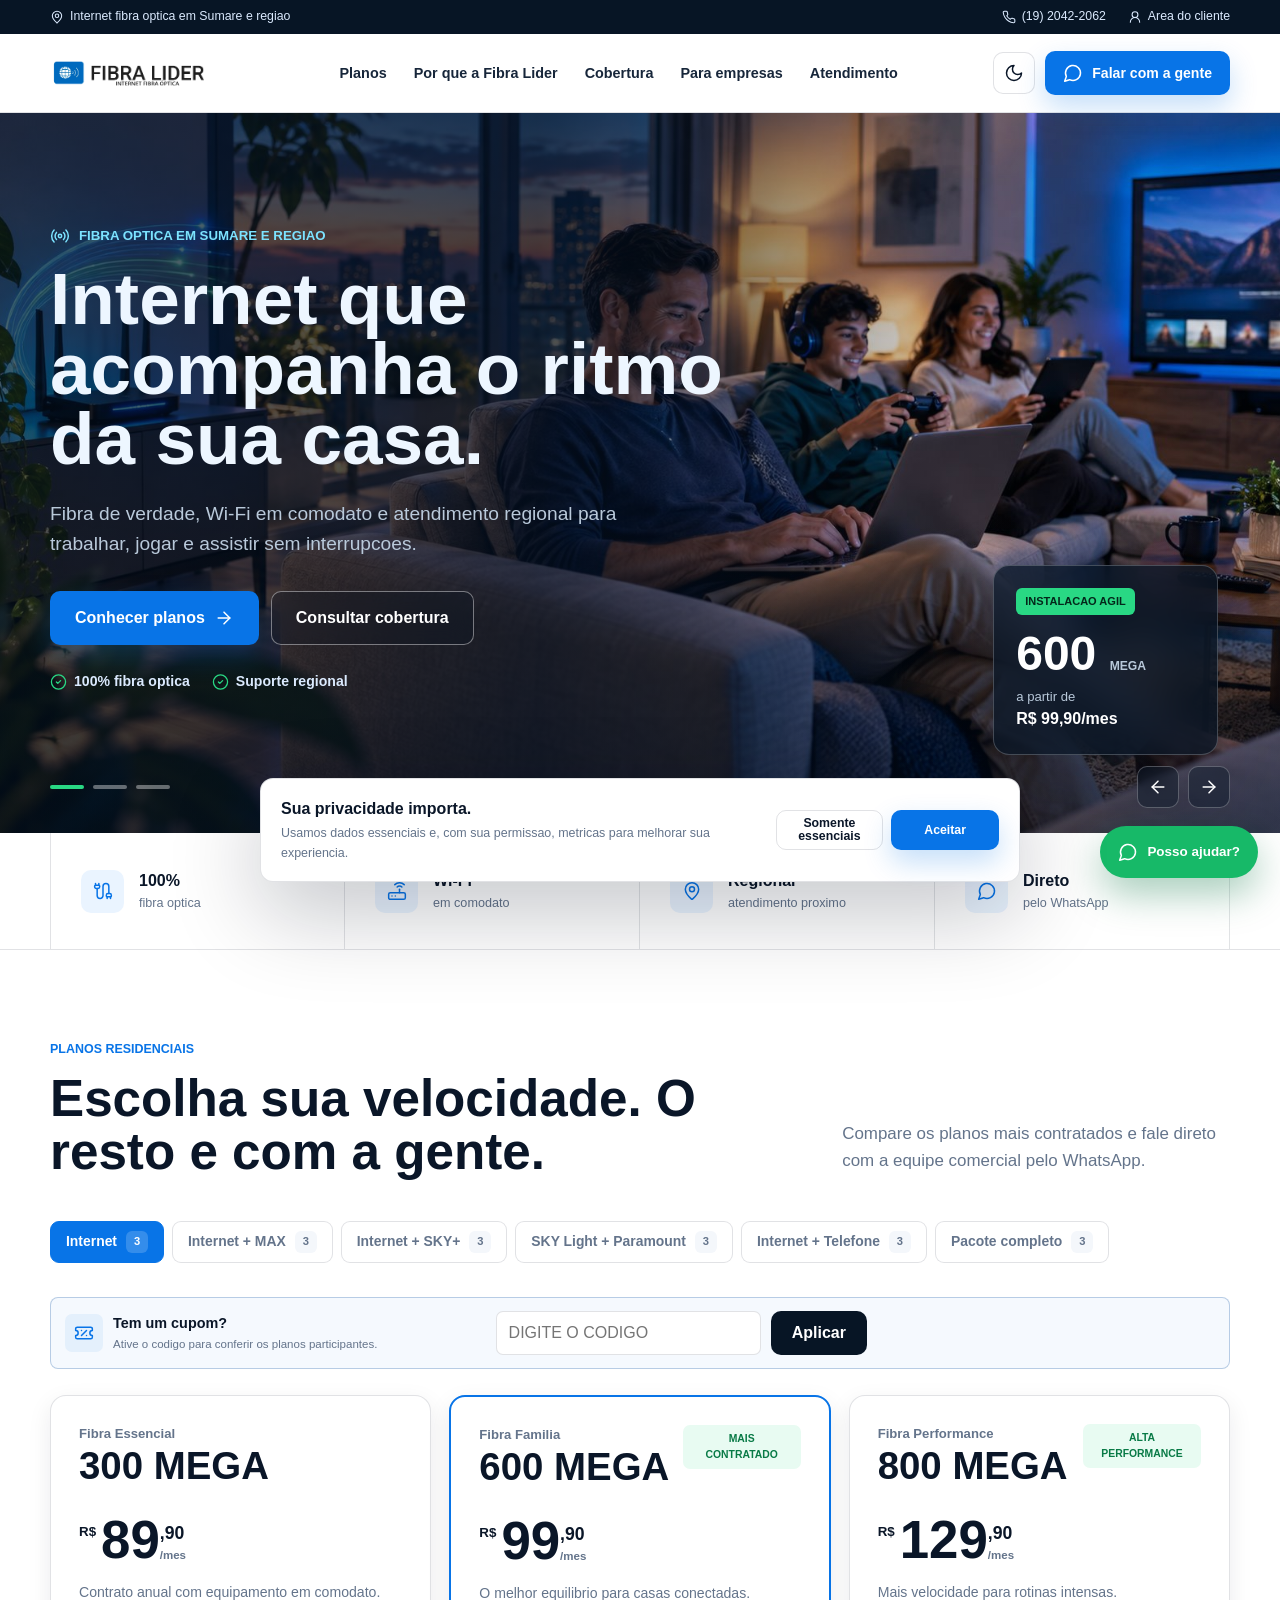
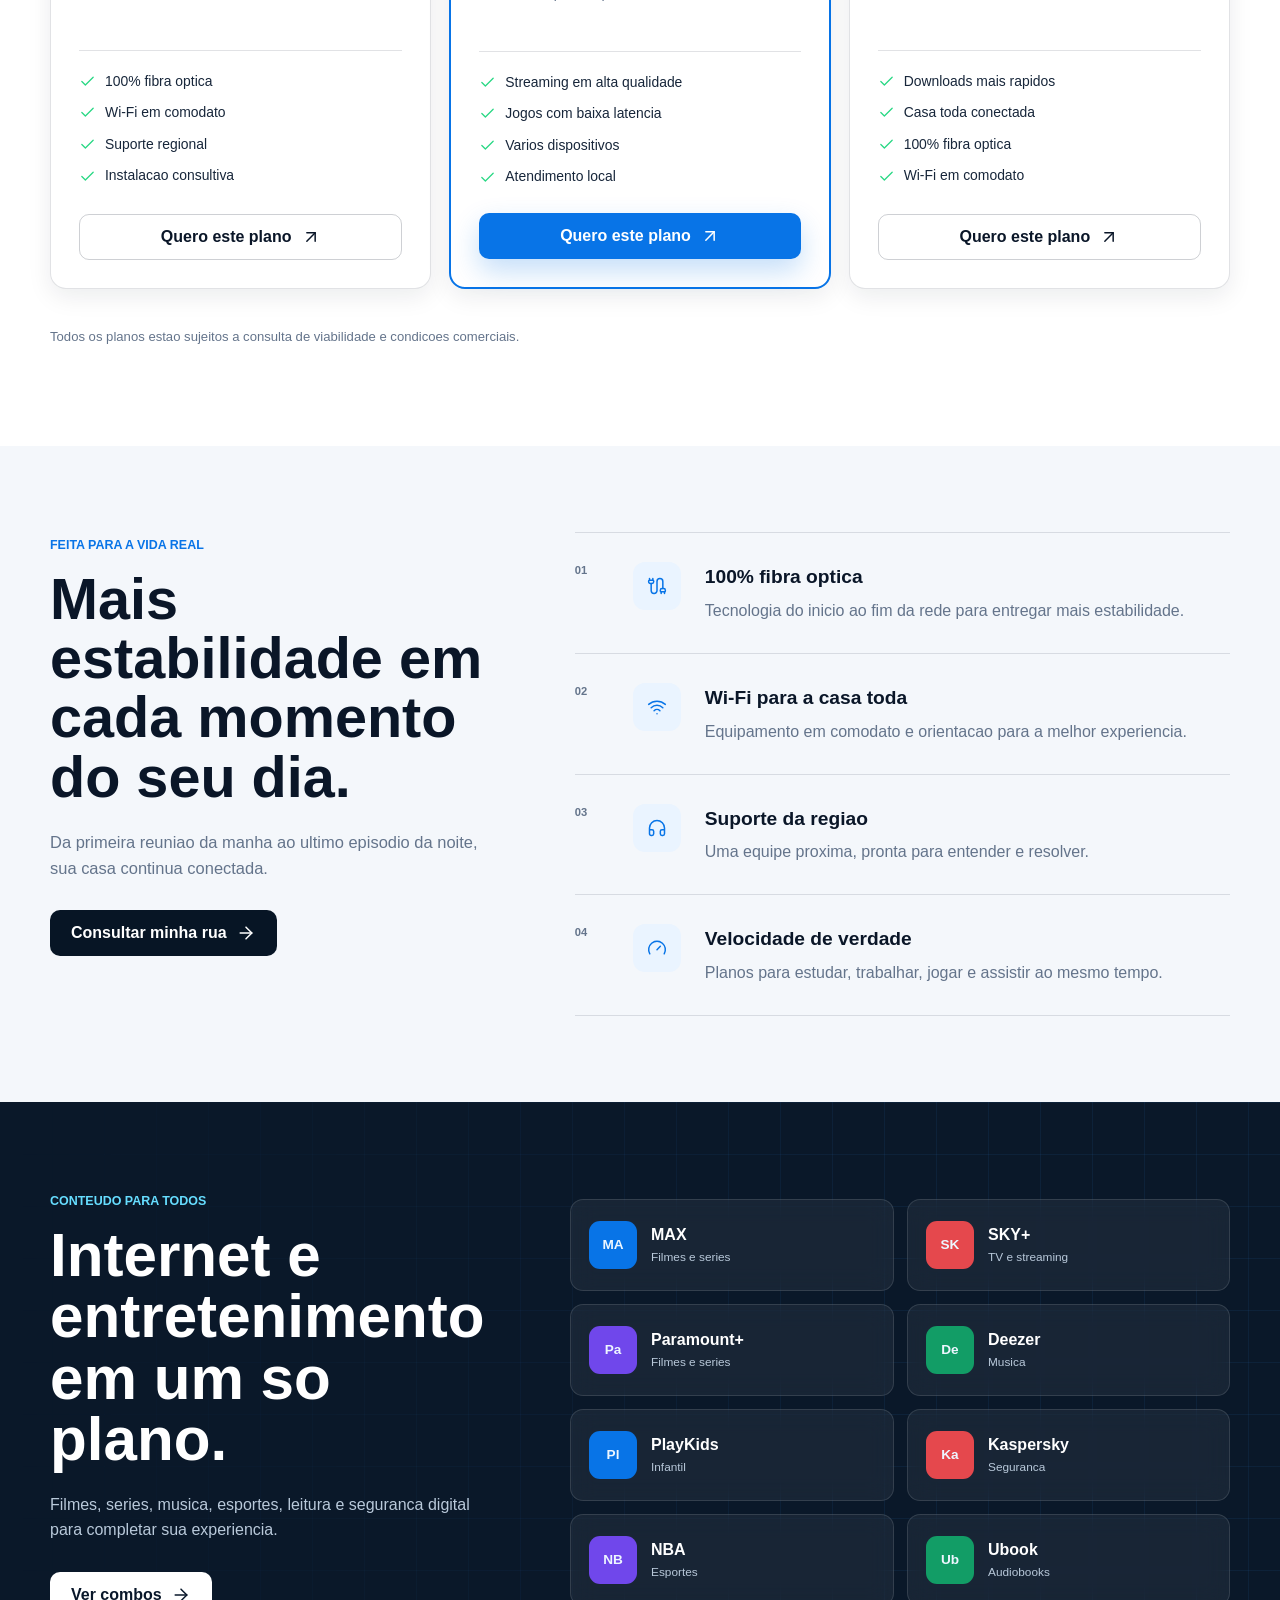
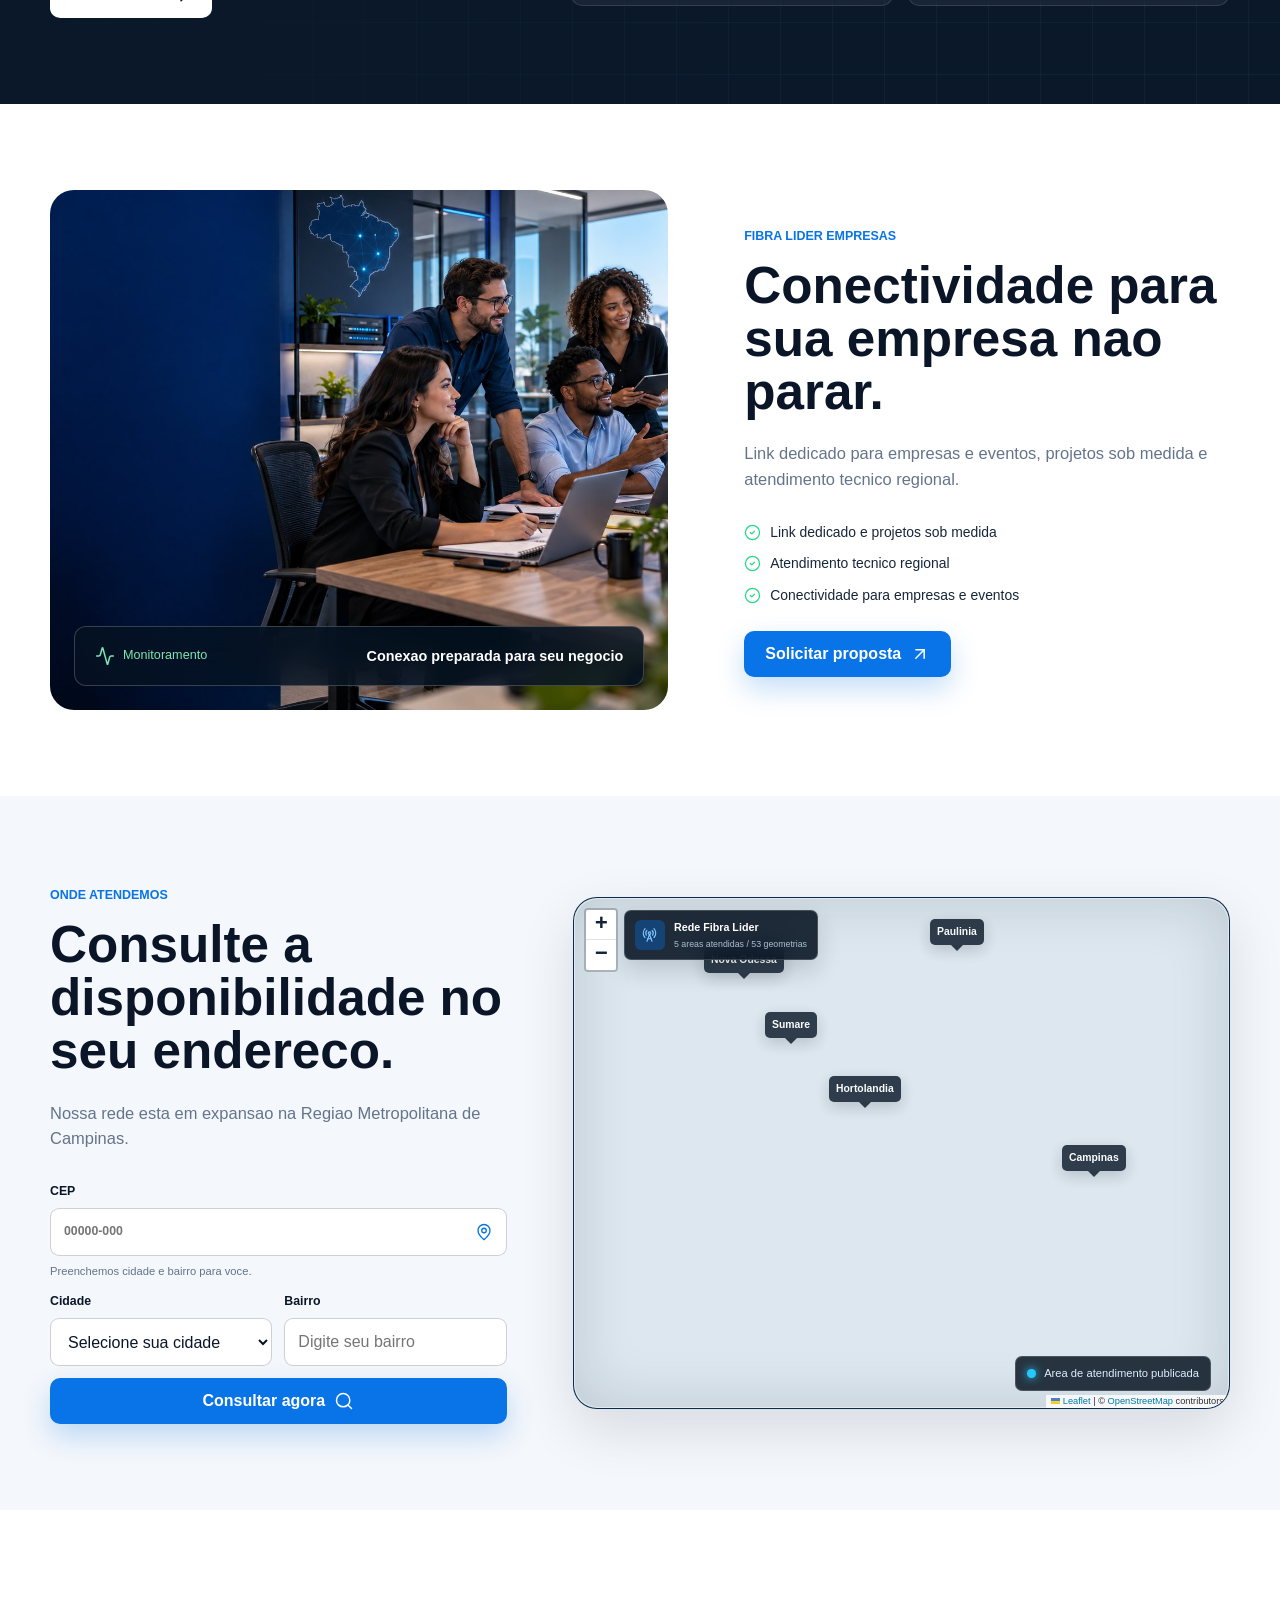
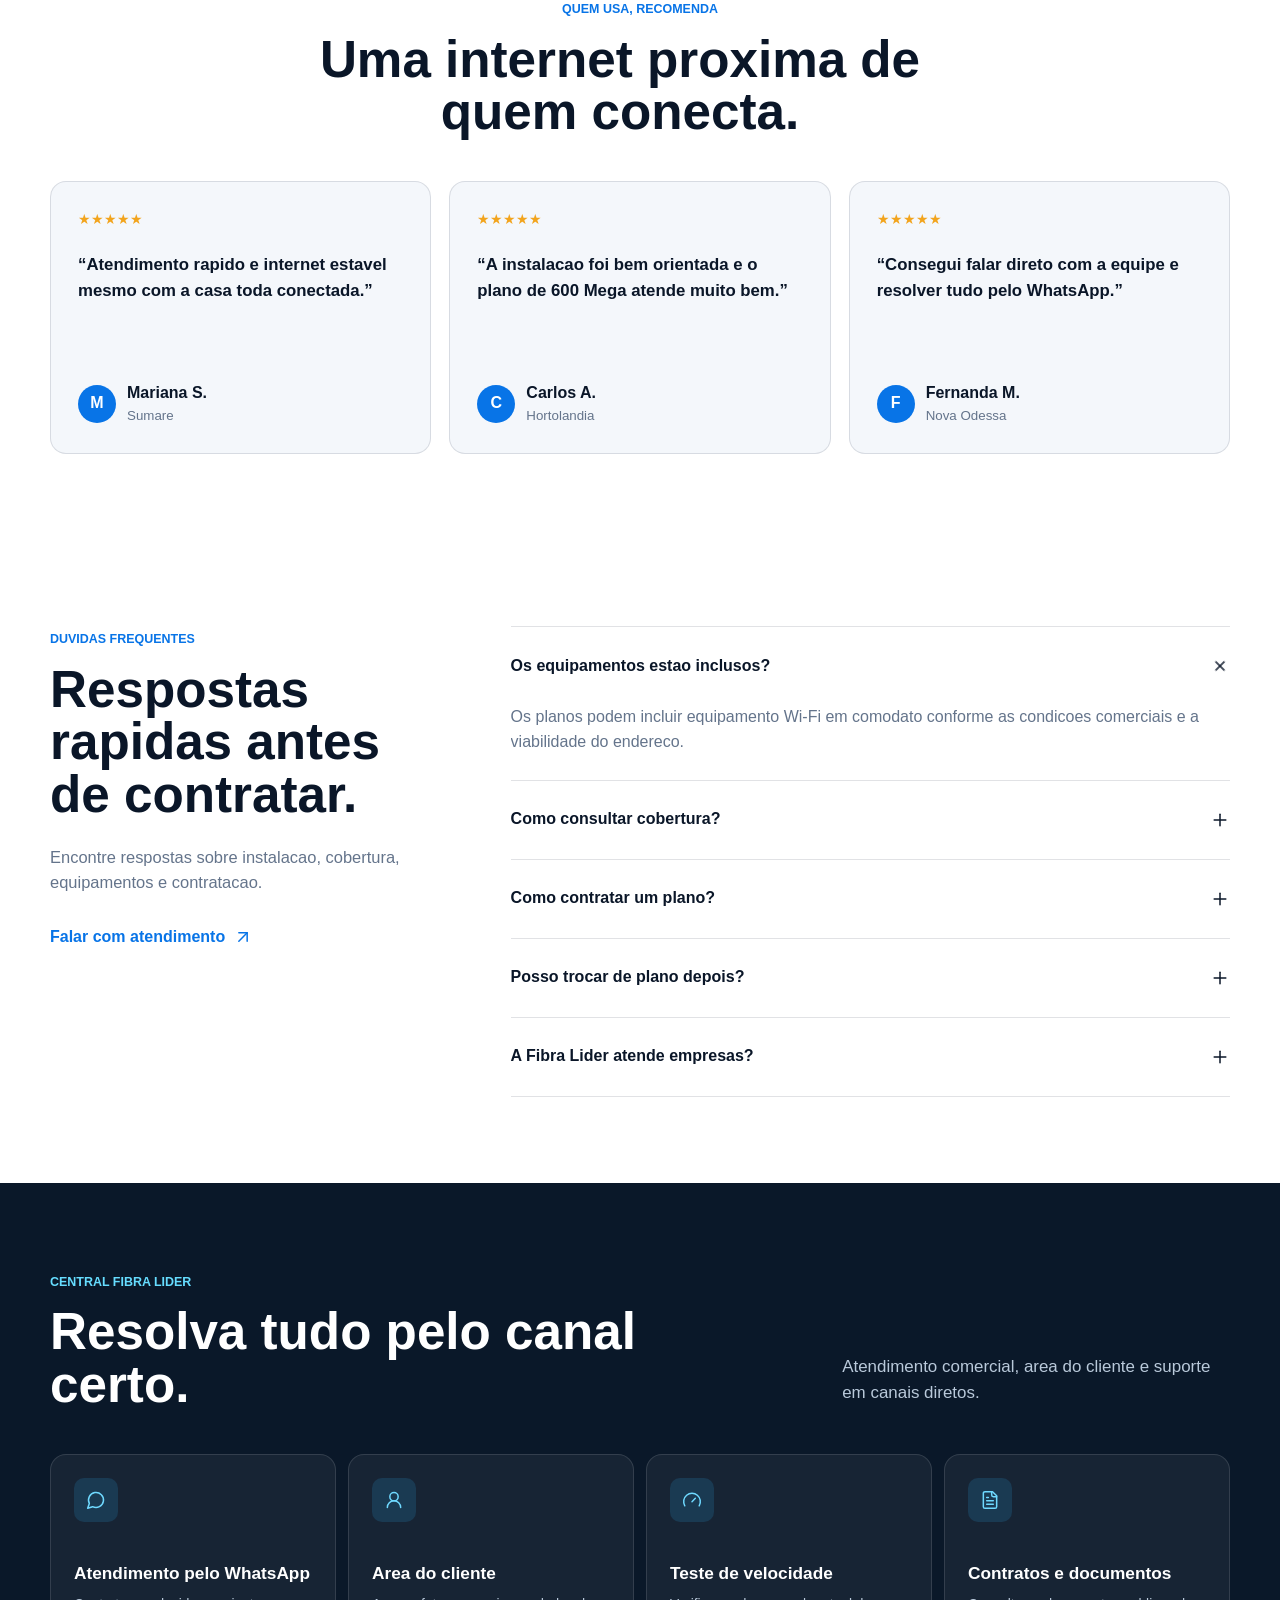
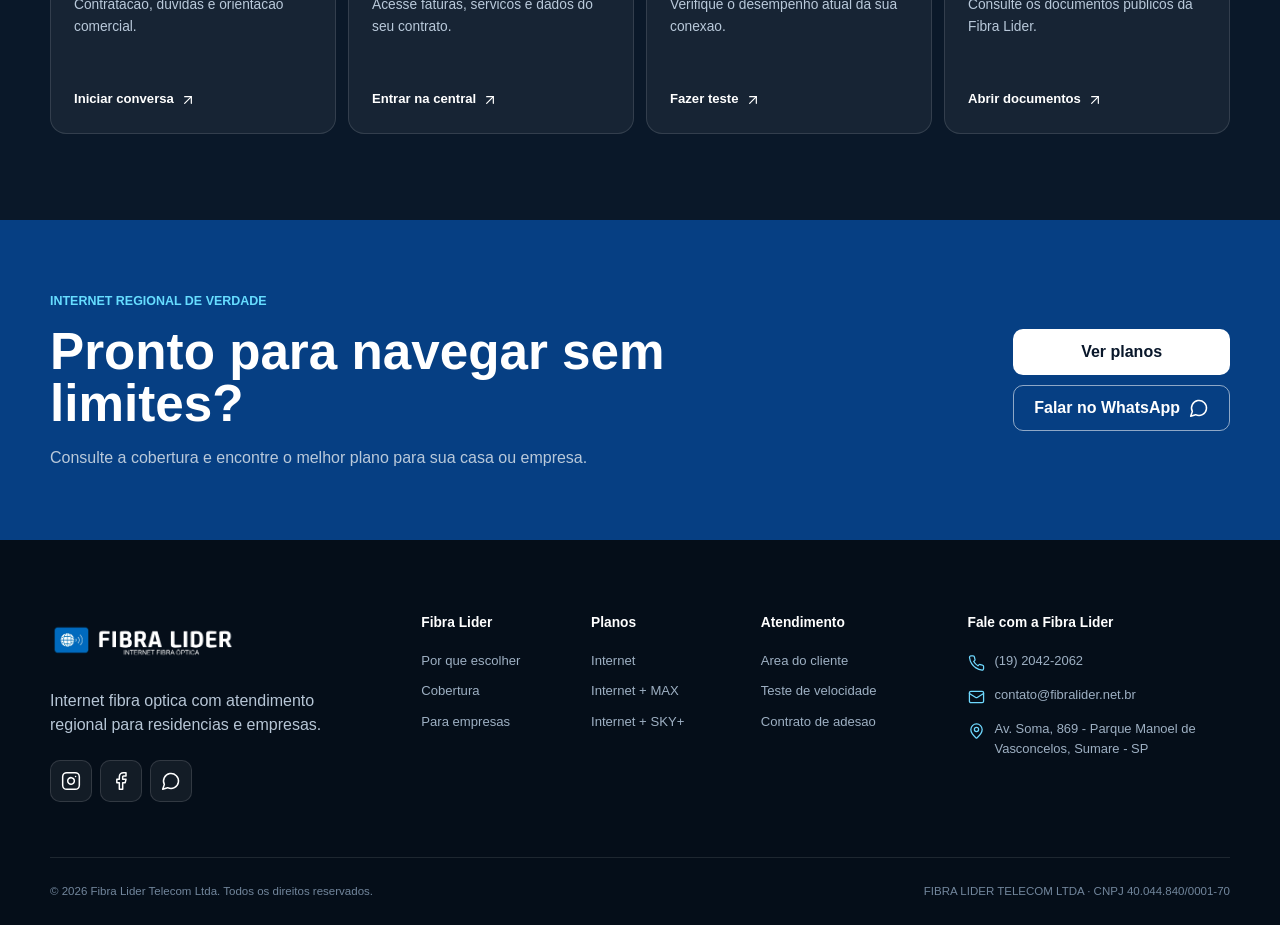
==== commit 34f523b0: "feat: implementa visual theme builder v2" ====
--- a/app/index.html
+++ b/app/index.html
@@ -24,15 +24,21 @@
     <link rel="preload" as="image" href="./assets/img/hero-family-fiber.jpg">
     <link rel="stylesheet" href="./assets/vendor/leaflet.css">
     <link rel="stylesheet" href="./assets/css/styles.css">
+    <link rel="stylesheet" href="./assets/css/theme-builder-runtime.css">
     <script defer src="./assets/vendor/lucide.min.js"></script>
     <script defer src="./assets/vendor/leaflet.js"></script>
     <script defer src="./assets/vendor/jszip.min.js"></script>
     <script defer src="./assets/js/data.js"></script>
     <script defer src="./assets/js/coverage-core.js"></script>
     <script defer src="./assets/js/app.js"></script>
+    <script defer src="./assets/js/theme-builder/core.js"></script>
+    <script defer src="./assets/js/theme-builder/components.js"></script>
+    <script defer src="./assets/js/theme-builder/renderer.js"></script>
+    <script defer src="./assets/js/theme-builder/public.js"></script>
   </head>
   <body class="public-site">
     <a class="skip-link" href="#conteudo">Ir para o conteudo</a>
+    <div class="vb-render-root" id="visual-theme-root" hidden></div>
 
     <header class="site-header" id="topo">
       <div class="service-strip">
--- a/app/assets/css/theme-builder-runtime.css
+++ b/app/assets/css/theme-builder-runtime.css
@@ -0,0 +1,241 @@
+.vb-render-root,
+.vb-document {
+  color: var(--vb-text, #0a1628);
+  background: var(--vb-background, #f4f7fb);
+  font-family: var(--vb-font-body, Inter, Arial, sans-serif);
+  min-width: 0;
+}
+
+.vb-document *,
+.vb-document *::before,
+.vb-document *::after { box-sizing: border-box; }
+.vb-document img,
+.vb-document video { display: block; max-width: 100%; }
+.vb-document h1,
+.vb-document h2,
+.vb-document h3,
+.vb-document h4,
+.vb-document p,
+.vb-document figure,
+.vb-document blockquote { margin: 0; }
+.vb-document a { color: inherit; }
+.vb-page { min-height: 100vh; overflow: clip; }
+.vb-section { position: relative; }
+.vb-container,
+.vb-row,
+.vb-column,
+.vb-grid { min-width: 0; }
+.vb-heading { letter-spacing: 0; text-wrap: balance; }
+.vb-text,
+.vb-rich-text { text-wrap: pretty; }
+.vb-rich-text > * + * { margin-top: 0.8em; }
+.vb-divider { height: 0; margin-block: 0; }
+.vb-icon { display: inline-flex; }
+.vb-icon svg { width: 1em; height: 1em; }
+.vb-image { overflow: hidden; }
+.vb-image picture,
+.vb-image img { display: block; width: 100%; height: 100%; }
+.vb-image img { object-fit: inherit; }
+.vb-image figcaption { color: var(--vb-muted); font-size: 13px; margin-top: 8px; }
+.vb-video { background: #07111e; }
+
+.vb-button,
+.vb-link {
+  align-items: center;
+  display: inline-flex;
+  gap: 9px;
+  justify-content: center;
+  text-decoration: none;
+}
+.vb-button { cursor: pointer; }
+.vb-button svg,
+.vb-plan-card__button svg { height: 18px; width: 18px; }
+
+.vb-banner {
+  background-image: linear-gradient(90deg, rgba(3, 14, 28, var(--vb-banner-overlay, .62)), rgba(3, 14, 28, .12)), var(--vb-banner-image);
+  background-position: center;
+  background-size: cover;
+  isolation: isolate;
+  min-height: 520px;
+}
+.vb-banner__content { position: relative; z-index: 1; }
+
+.vb-slider { background: #07111e; min-height: 620px; overflow: hidden; position: relative; }
+.vb-slider__track { min-height: inherit; position: relative; }
+.vb-slide { display: none; min-height: inherit; overflow: hidden; position: relative; }
+.vb-slide.is-active { display: block; }
+.vb-slide__media,
+.vb-slide__media img,
+.vb-slide__shade { height: 100%; inset: 0; position: absolute; width: 100%; }
+.vb-slide__media img { object-fit: cover; }
+.vb-slide__shade { background: linear-gradient(90deg, #03111f 0%, rgba(3, 17, 31, .86) 40%, rgba(3, 17, 31, .12) 78%); }
+.vb-slide__content { min-height: inherit; position: relative; z-index: 1; }
+.vb-slider__arrows { bottom: 38px; display: flex; gap: 10px; position: absolute; right: max(24px, calc((100% - 1180px) / 2)); z-index: 4; }
+.vb-slider__arrows button {
+  align-items: center; background: rgba(4, 18, 32, .68); border: 1px solid rgba(255,255,255,.28); color: #fff; cursor: pointer; display: inline-flex; height: 44px; justify-content: center; width: 44px;
+}
+.vb-slider__arrows svg { height: 19px; width: 19px; }
+.vb-slider__dots { bottom: 43px; display: flex; gap: 8px; left: max(24px, calc((100% - 1180px) / 2)); position: absolute; z-index: 4; }
+.vb-slider__dots button { background: rgba(255,255,255,.42); border: 0; cursor: pointer; height: 4px; padding: 0; transition: width .25s ease, background .25s ease; width: 28px; }
+.vb-slider__dots button.is-active { background: var(--vb-secondary); width: 52px; }
+
+.vb-cta { align-items: center; display: flex; justify-content: space-between; }
+.vb-countdown { align-items: center; display: flex; gap: 16px; }
+.vb-countdown strong { font-variant-numeric: tabular-nums; }
+.vb-testimonials { display: grid; gap: 18px; grid-template-columns: repeat(3, minmax(0, 1fr)); }
+.vb-testimonial { background: var(--vb-surface); border: 1px solid #dfe7ef; padding: 28px; }
+.vb-testimonial__stars { color: #f6b51e; display: flex; gap: 4px; }
+.vb-testimonial__stars svg { fill: currentColor; height: 17px; width: 17px; }
+.vb-testimonial blockquote { color: var(--vb-text); line-height: 1.65; margin: 20px 0; }
+.vb-testimonial strong { font-size: 14px; }
+.vb-faq { border-top: 1px solid #dfe7ef; }
+.vb-faq__item { border-bottom: 1px solid #dfe7ef; padding: 0; }
+.vb-faq__item summary { align-items: center; color: var(--vb-text); cursor: pointer; display: flex; font-weight: 700; justify-content: space-between; list-style: none; padding: 22px 2px; }
+.vb-faq__item summary::-webkit-details-marker { display: none; }
+.vb-faq__item summary svg { color: var(--vb-primary); height: 19px; transition: transform .2s ease; width: 19px; }
+.vb-faq__item[open] summary svg { transform: rotate(45deg); }
+.vb-faq__item p { color: var(--vb-muted); line-height: 1.65; padding: 0 2px 22px; }
+
+.vb-plan-grid { display: grid; gap: 18px; grid-template-columns: repeat(3, minmax(0, 1fr)); }
+.vb-plan-card {
+  background: var(--vb-surface); border: 1px solid #dbe5ee; display: flex; flex-direction: column; min-height: 430px; padding: 30px; position: relative; transition: transform .24s ease, box-shadow .24s ease, border-color .24s ease;
+}
+.vb-plan-card:hover { border-color: var(--vb-primary); box-shadow: 0 18px 46px rgba(8, 41, 72, .11); transform: translateY(-4px); }
+.vb-plan-card.is-featured { border: 2px solid var(--vb-primary); }
+.vb-plan-card__badge { align-self: flex-start; background: var(--vb-secondary); color: #042219; font-size: 12px; font-weight: 800; margin-bottom: 22px; padding: 7px 10px; text-transform: uppercase; }
+.vb-plan-card__name { color: var(--vb-muted); font-size: 14px; font-weight: 700; }
+.vb-plan-card__speed { color: var(--vb-text); font-family: var(--vb-font-heading); font-size: 42px; line-height: 1.05; margin-top: 6px; }
+.vb-plan-card__price { align-items: baseline; color: var(--vb-primary); display: flex; gap: 4px; margin: 22px 0; }
+.vb-plan-card__price b { font-size: 30px; }
+.vb-plan-card__price small { color: var(--vb-muted); }
+.vb-plan-card ul { display: grid; gap: 11px; list-style: none; margin: 0 0 28px; padding: 0; }
+.vb-plan-card li { align-items: flex-start; color: var(--vb-muted); display: flex; font-size: 14px; gap: 9px; }
+.vb-plan-card li svg { color: var(--vb-secondary); flex: 0 0 auto; height: 17px; width: 17px; }
+.vb-plan-card__button { align-items: center; background: var(--vb-primary); border: 0; color: #fff; cursor: pointer; display: flex; font: inherit; font-weight: 800; gap: 8px; justify-content: center; margin-top: auto; min-height: 48px; padding: 12px 18px; width: 100%; }
+.vb-product-grid { display: grid; gap: 18px; grid-template-columns: repeat(4, minmax(0, 1fr)); }
+.vb-product-card { background: var(--vb-surface); border: 1px solid #dbe5ee; padding: 18px; }
+.vb-product-card img { aspect-ratio: 1; object-fit: cover; width: 100%; }
+.vb-product-card h3 { font-size: 17px; margin: 16px 0 8px; }
+.vb-product-card strong { color: var(--vb-primary); display: block; margin-bottom: 16px; }
+.vb-product-card button { min-height: 42px; width: 100%; }
+
+.vb-header { background: var(--vb-surface); border-bottom: 1px solid rgba(10, 22, 40, .09); position: relative; z-index: 30; }
+.vb-header.is-sticky { position: sticky; top: 0; }
+.vb-header__inner { align-items: center; display: grid; gap: 28px; grid-template-columns: auto 1fr auto; margin: 0 auto; min-height: 82px; padding: 0 24px; width: min(100%, 1228px); }
+.vb-header__logo img { height: 45px; object-fit: contain; width: auto; }
+.vb-header__logo-dark { display: none !important; }
+.vb-document.is-dark .vb-header__logo-light { display: none; }
+.vb-document.is-dark .vb-header__logo-dark { display: block !important; }
+.vb-header__nav { align-items: center; display: flex; gap: 26px; justify-content: center; }
+.vb-header__nav a { color: var(--vb-text); font-size: 14px; font-weight: 700; text-decoration: none; }
+.vb-header__actions { align-items: center; display: flex; gap: 10px; }
+.vb-header__actions a { align-items: center; display: inline-flex; font-size: 13px; gap: 7px; text-decoration: none; }
+.vb-header__actions svg { height: 17px; width: 17px; }
+.vb-header__phone { color: var(--vb-muted); }
+.vb-header__account { border-left: 1px solid #dbe5ee; color: var(--vb-text); padding-left: 12px; }
+.vb-header__cta { background: var(--vb-primary); color: #fff; font-weight: 800; min-height: 42px; padding: 0 15px; }
+.vb-header__theme,
+.vb-header__menu { align-items: center; background: transparent; border: 1px solid #dbe5ee; color: var(--vb-text); display: none; height: 42px; justify-content: center; width: 42px; }
+.vb-header__theme { cursor: pointer; display: inline-flex; }
+.vb-header__slot:empty { display: none; }
+.vb-menu { display: flex; gap: 18px; }
+.vb-menu.is-vertical { align-items: flex-start; flex-direction: column; }
+
+.vb-footer { background: #07111e; color: #fff; }
+.vb-footer__main { display: grid; gap: 52px; grid-template-columns: 1.1fr 1.5fr .9fr; margin: 0 auto; width: min(calc(100% - 48px), 1180px); }
+.vb-footer__brand img { height: 52px; object-fit: contain; width: auto; }
+.vb-footer__brand p { color: #aebdcd; line-height: 1.65; margin-top: 18px; max-width: 360px; }
+.vb-footer__social { display: flex; gap: 9px; margin-top: 22px; }
+.vb-footer__social a { align-items: center; border: 1px solid rgba(255,255,255,.18); display: inline-flex; height: 38px; justify-content: center; width: 38px; }
+.vb-footer__social svg { height: 17px; width: 17px; }
+.vb-footer__columns { display: grid; gap: 28px; grid-template-columns: repeat(2, minmax(0, 1fr)); }
+.vb-footer__columns h3,
+.vb-footer__contact h3 { font-size: 14px; margin: 0 0 17px; text-transform: uppercase; }
+.vb-footer__columns a { color: #aebdcd; display: block; font-size: 14px; margin: 11px 0; text-decoration: none; }
+.vb-footer__contact p { align-items: flex-start; color: #aebdcd; display: flex; font-size: 14px; gap: 9px; margin: 12px 0; }
+.vb-footer__contact svg { flex: 0 0 auto; height: 17px; width: 17px; }
+.vb-footer__slot:empty { display: none; }
+.vb-footer__bottom { border-top: 1px solid rgba(255,255,255,.11); color: #8194a8; font-size: 13px; margin: 42px auto 0; padding-top: 22px; text-align: center; width: min(calc(100% - 48px), 1180px); }
+
+.vb-coverage { align-items: center; display: grid; gap: 48px; grid-template-columns: .82fr 1.18fr; }
+.vb-coverage__copy h2 { color: var(--vb-text); font-family: var(--vb-font-heading); font-size: 43px; line-height: 1.08; }
+.vb-coverage__copy > p { color: var(--vb-muted); line-height: 1.65; margin-top: 18px; }
+.vb-coverage__areas { display: flex; flex-wrap: wrap; gap: 8px; margin-top: 22px; }
+.vb-coverage__areas span { align-items: center; background: var(--vb-surface); border: 1px solid #dbe5ee; color: var(--vb-text); display: inline-flex; font-size: 13px; gap: 7px; padding: 9px 11px; }
+.vb-coverage__areas svg { color: var(--vb-primary); height: 15px; width: 15px; }
+.vb-coverage__map { background: #dce8f2; min-height: 360px; overflow: hidden; position: relative; z-index: 1; }
+.vb-coverage__map .leaflet-tile-pane { filter: saturate(.72) contrast(1.05); }
+.vb-coverage__map.is-map-unavailable::after { content: "Mapa indisponivel neste preview"; inset: 50% auto auto 50%; position: absolute; transform: translate(-50%, -50%); }
+
+.vb-form { width: 100%; }
+.vb-form__fields { display: grid; gap: 14px; }
+.vb-field { display: grid; gap: 7px; }
+.vb-field > span { color: var(--vb-text); font-size: 13px; font-weight: 700; }
+.vb-field input,
+.vb-field textarea,
+.vb-field select { background: var(--vb-surface); border: 1px solid #cbd7e3; color: var(--vb-text); font: inherit; min-height: 46px; padding: 10px 12px; width: 100%; }
+.vb-form > button { background: var(--vb-primary); border: 0; color: #fff; cursor: pointer; font: inherit; font-weight: 800; min-height: 48px; padding: 12px 18px; }
+.vb-component-empty { border: 1px dashed #aab9c8; color: var(--vb-muted); grid-column: 1 / -1; padding: 28px; text-align: center; }
+.vb-render-error { align-items: center; background: #fff2f2; border: 1px solid #f1b7b7; color: #8e2029; display: flex; flex-direction: column; gap: 8px; margin: 24px; padding: 24px; }
+
+@media (max-width: 1024px) {
+  .vb-header__actions .vb-header__phone,
+  .vb-header__actions .vb-header__account { display: none; }
+  .vb-header__nav { justify-content: flex-end; }
+  .vb-testimonials,
+  .vb-plan-grid { grid-template-columns: repeat(2, minmax(0, 1fr)); }
+  .vb-product-grid { grid-template-columns: repeat(2, minmax(0, 1fr)); }
+  .vb-coverage { gap: 32px; grid-template-columns: 1fr; }
+  .vb-footer__main { grid-template-columns: 1fr 1fr; }
+  .vb-footer__contact { grid-column: 1 / -1; }
+}
+
+@media (max-width: 767px) {
+  .vb-slider,
+  .vb-slide { min-height: 590px; }
+  .vb-slide__shade { background: linear-gradient(0deg, rgba(3,17,31,.94), rgba(3,17,31,.2)); }
+  .vb-slider__arrows { bottom: 20px; right: 18px; }
+  .vb-slider__dots { bottom: 25px; left: 18px; }
+  .vb-header__inner { gap: 10px; grid-template-columns: 1fr auto; min-height: 70px; padding-inline: 18px; }
+  .vb-header__logo img { height: 39px; }
+  .vb-header__nav { background: var(--vb-surface); border-top: 1px solid #dbe5ee; display: none; flex-direction: column; grid-column: 1 / -1; padding: 18px; width: 100%; }
+  .vb-header.is-menu-open .vb-header__nav { display: flex; }
+  .vb-header__cta span,
+  .vb-header__actions .vb-header__phone,
+  .vb-header__actions .vb-header__account { display: none; }
+  .vb-header__cta { height: 42px; justify-content: center; min-width: 42px; padding: 0; }
+  .vb-header__menu { display: inline-flex; }
+  .vb-testimonials,
+  .vb-plan-grid,
+  .vb-product-grid { grid-template-columns: 1fr; }
+  .vb-plan-card { min-height: 0; padding: 24px; }
+  .vb-coverage__copy h2 { font-size: 32px; }
+  .vb-coverage__map { min-height: 360px; }
+  .vb-footer__main,
+  .vb-footer__columns { grid-template-columns: 1fr; }
+  .vb-footer__contact { grid-column: auto; }
+  .vb-cta { align-items: flex-start; flex-direction: column; }
+}
+
+.vb-document.is-dark .vb-testimonial,
+.vb-document.is-dark .vb-plan-card,
+.vb-document.is-dark .vb-product-card,
+.vb-document.is-dark .vb-coverage__areas span { border-color: #26384a; }
+.vb-document.is-dark .vb-faq,
+.vb-document.is-dark .vb-faq__item,
+.vb-document.is-dark .vb-header,
+.vb-document.is-dark .vb-header__nav,
+.vb-document.is-dark .vb-header__account { border-color: #26384a; }
+.vb-document.is-dark .vb-coverage__map { filter: brightness(.82) saturate(.86); }
+.vb-document.is-editor { min-height: 100vh; }
+.vb-document.is-editor .vb-editor-node { cursor: default; min-height: 12px; outline: 1px solid transparent; outline-offset: -1px; position: relative; }
+.vb-document.is-editor .vb-editor-node:hover { outline-color: rgba(8,116,231,.48); }
+.vb-document.is-editor .vb-editor-node.is-vb-selected { outline: 2px solid #0874e7; outline-offset: -2px; z-index: 3; }
+.vb-document.is-editor .vb-editor-node.is-vb-selected::before { background: #0874e7; color: #fff; content: attr(data-vb-label); font: 600 11px/24px Inter,Arial,sans-serif; left: 0; max-width: 220px; overflow: hidden; padding: 0 8px; pointer-events: none; position: absolute; text-overflow: ellipsis; top: 0; white-space: nowrap; z-index: 999; }
+.vb-document.is-editor [contenteditable="true"] { cursor: text; }
+.vb-document.is-editor [contenteditable="true"]:focus { outline: 2px solid #29d884; outline-offset: 3px; }
+.vb-empty-slot { align-items: center; border: 1px dashed #7990a8; color: #64748b; display: flex; font: 600 12px/1.4 Inter,Arial,sans-serif; justify-content: center; min-height: 48px; padding: 12px; width: 100%; }
+.vb-editor-node.is-vb-dragging { opacity: .4; }
+.vb-editor-node.is-vb-drop-before { box-shadow: inset 0 4px 0 #29d884; }
+.vb-editor-node.is-vb-drop-after { box-shadow: inset 0 -4px 0 #29d884; }
+.vb-editor-node.is-vb-drop-inside { outline: 3px solid #29d884 !important; outline-offset: -3px; }
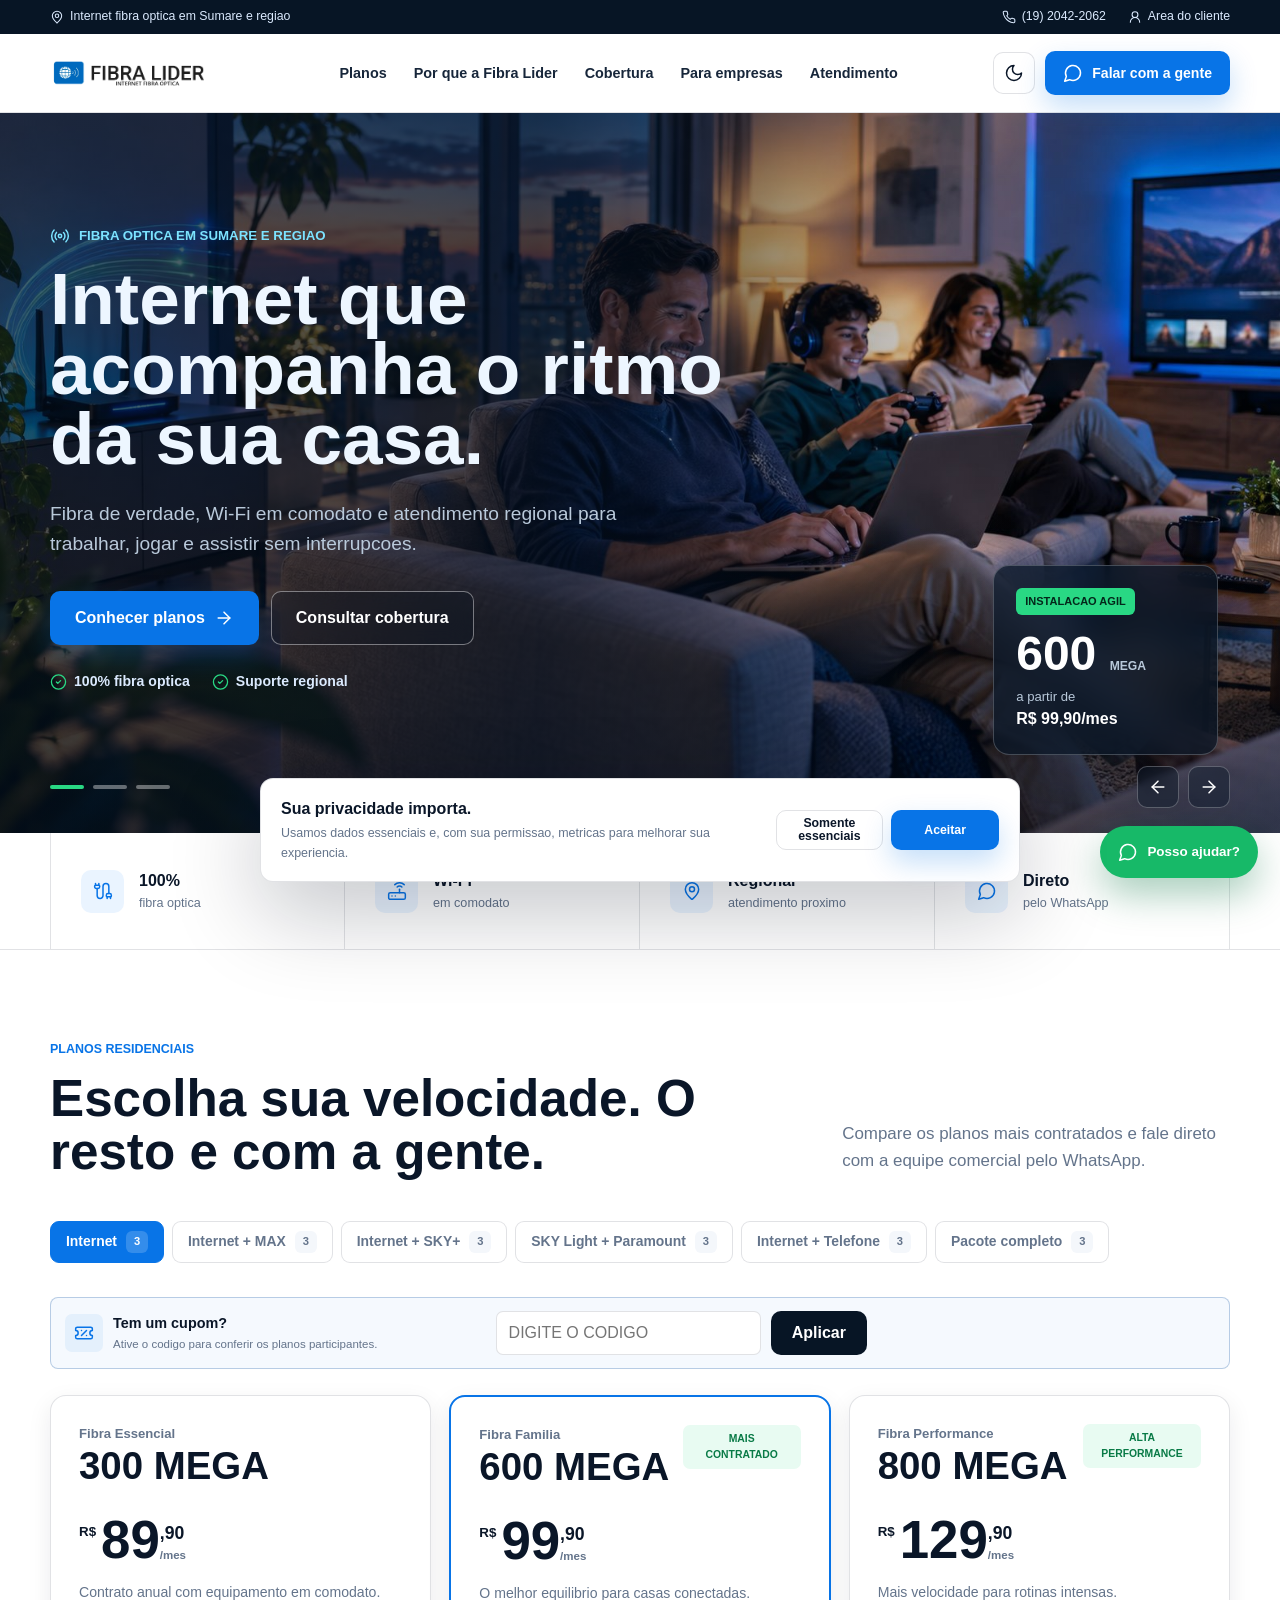
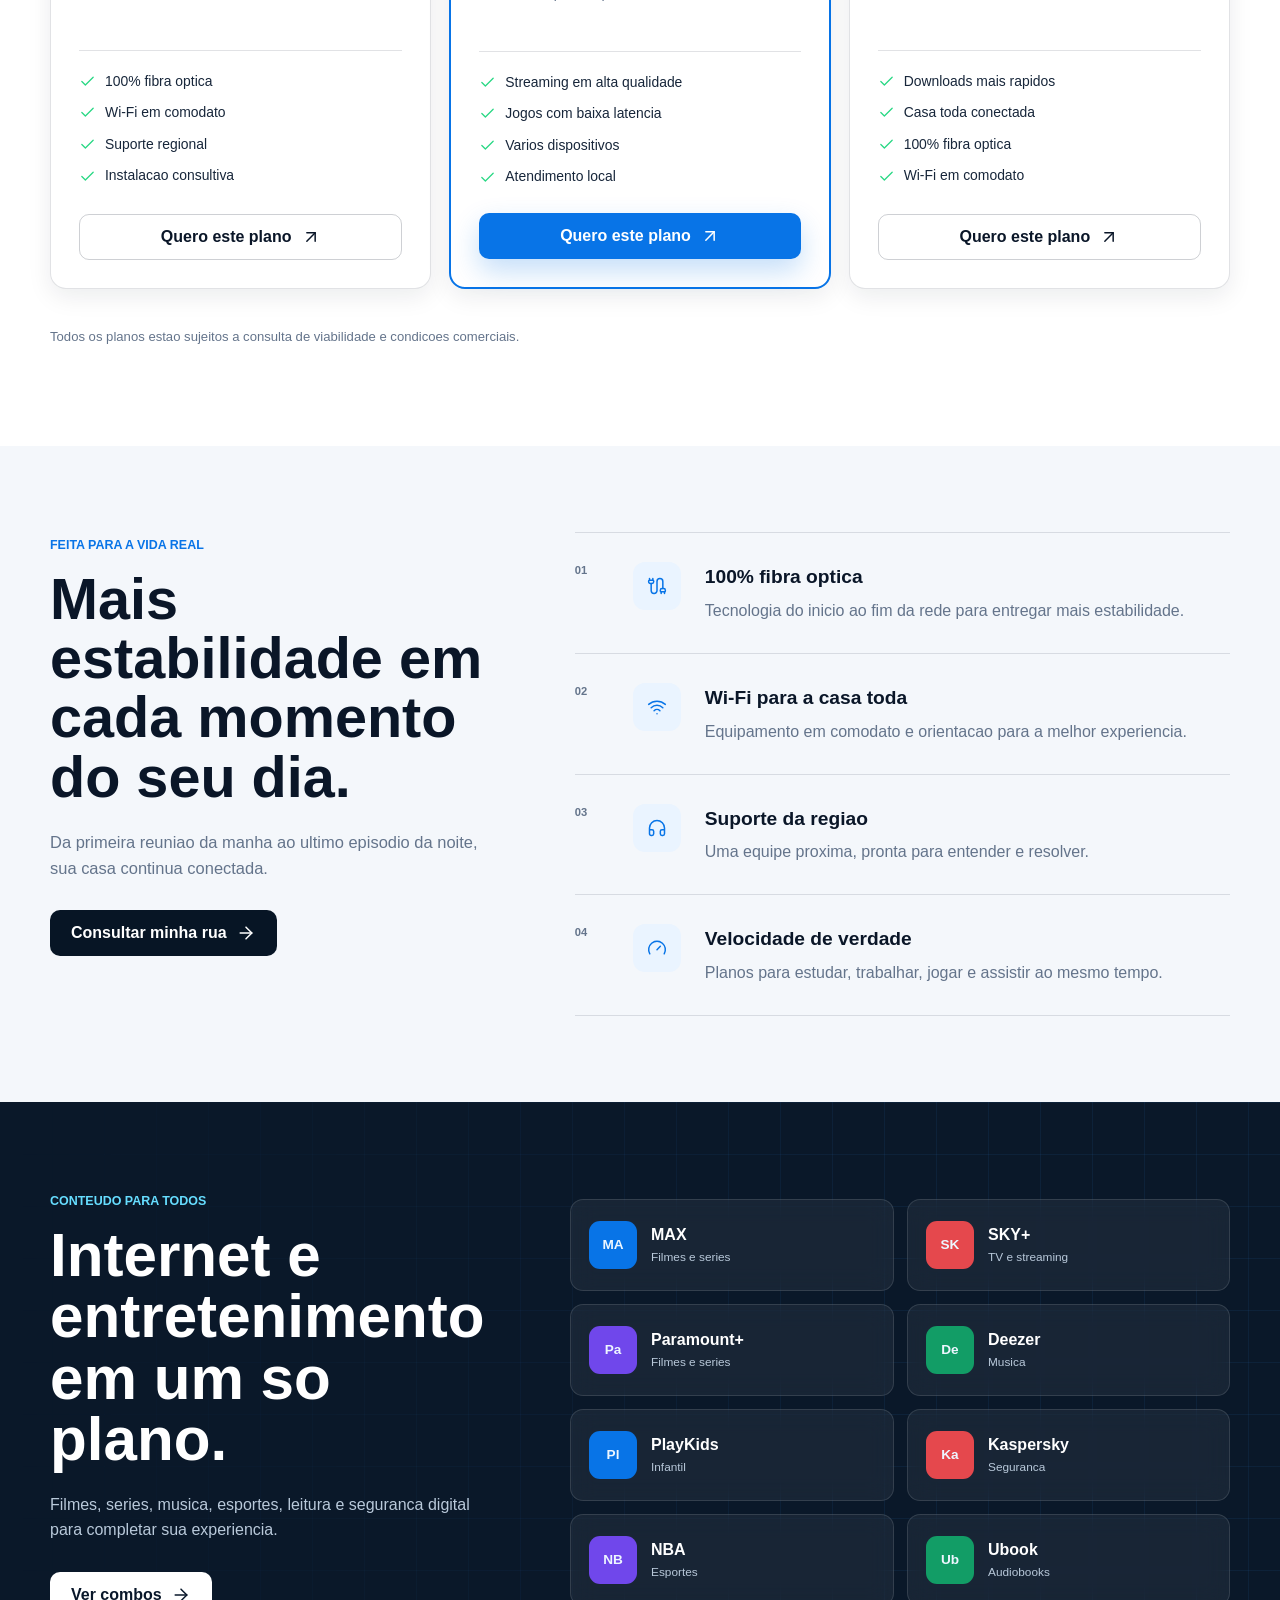
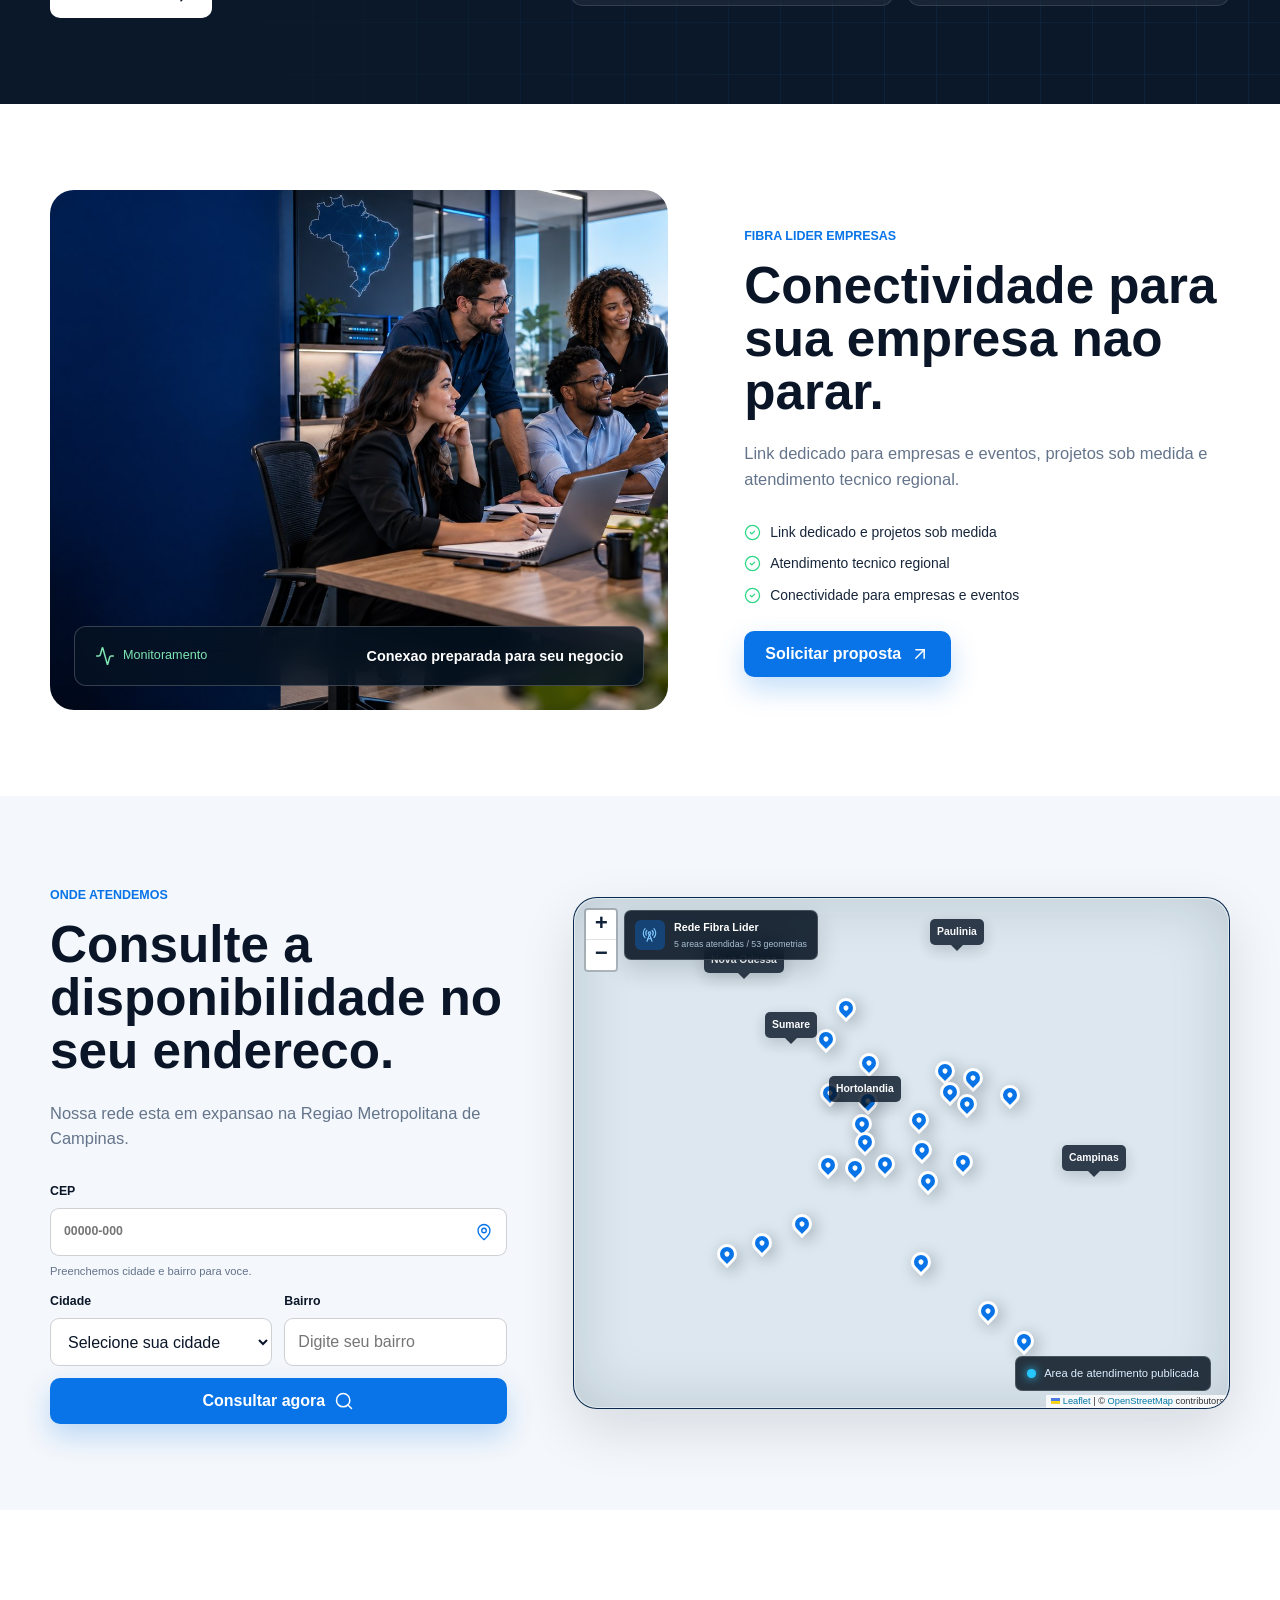
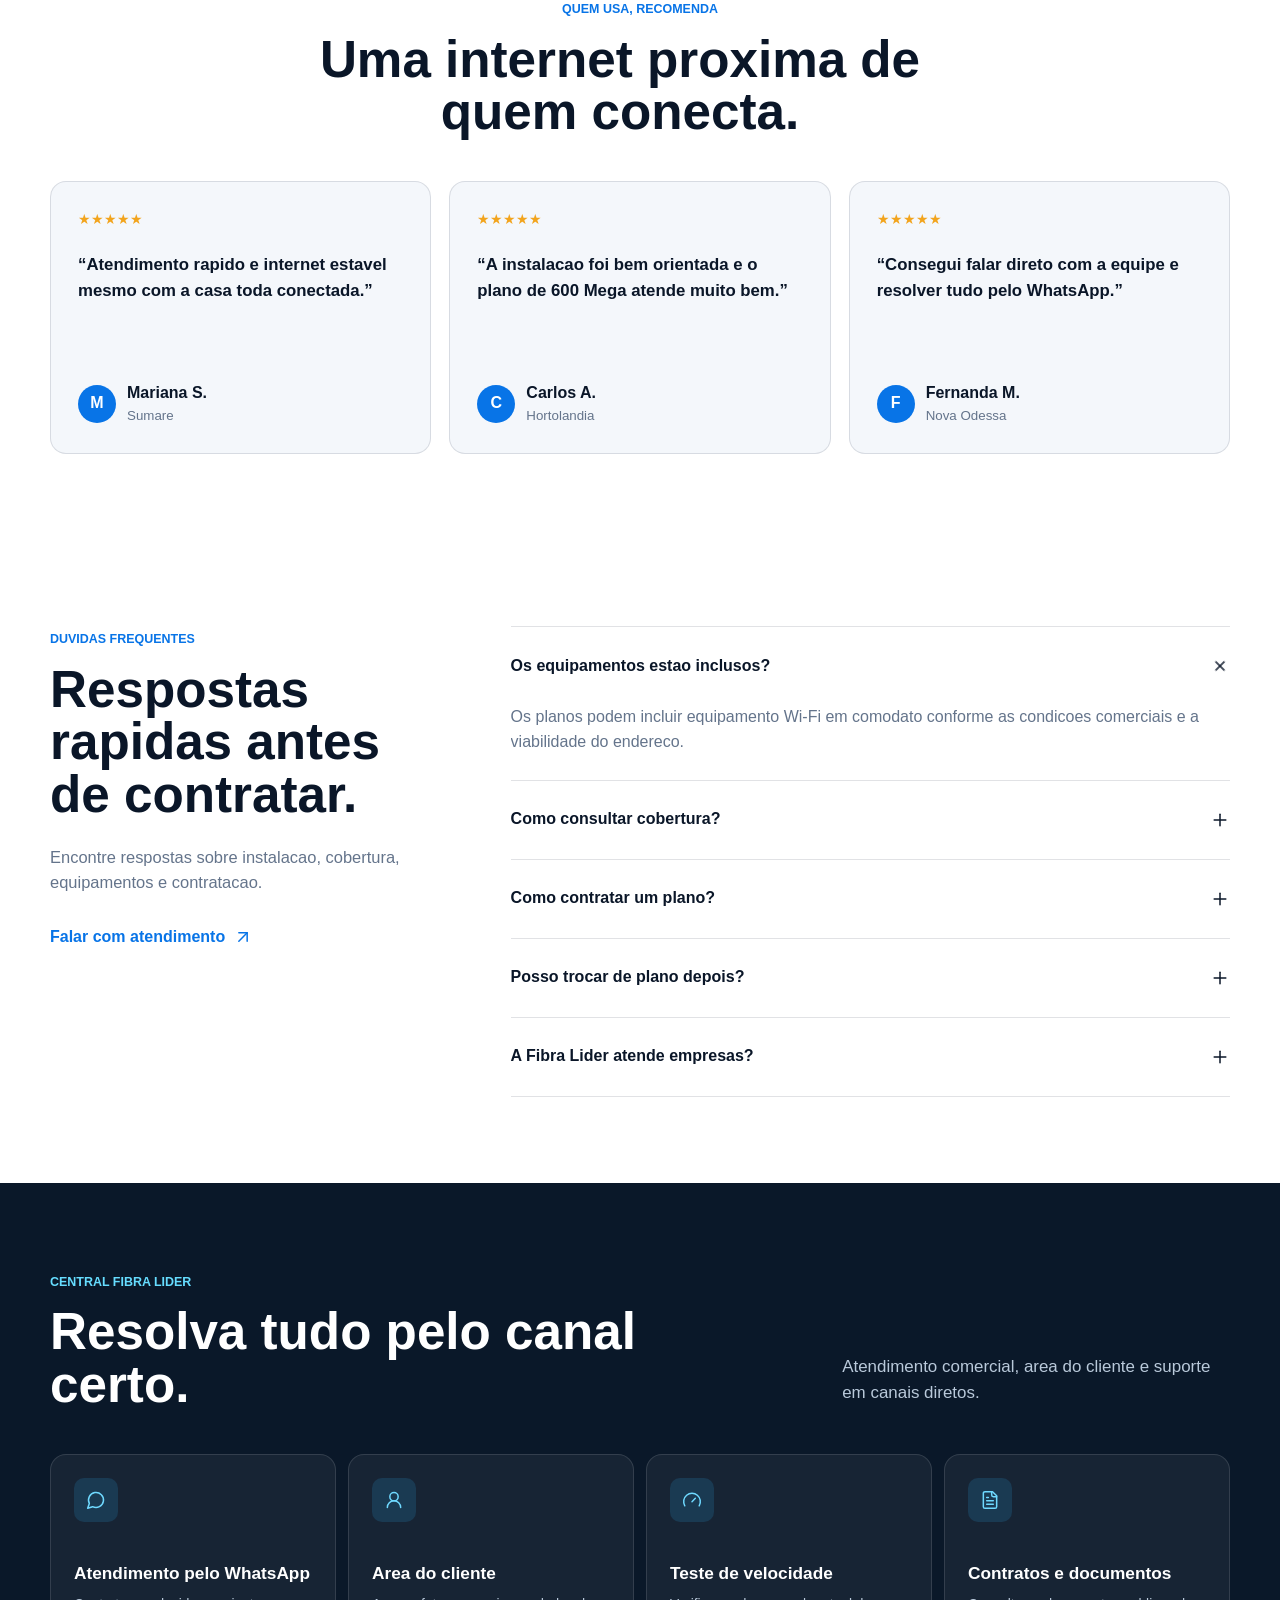
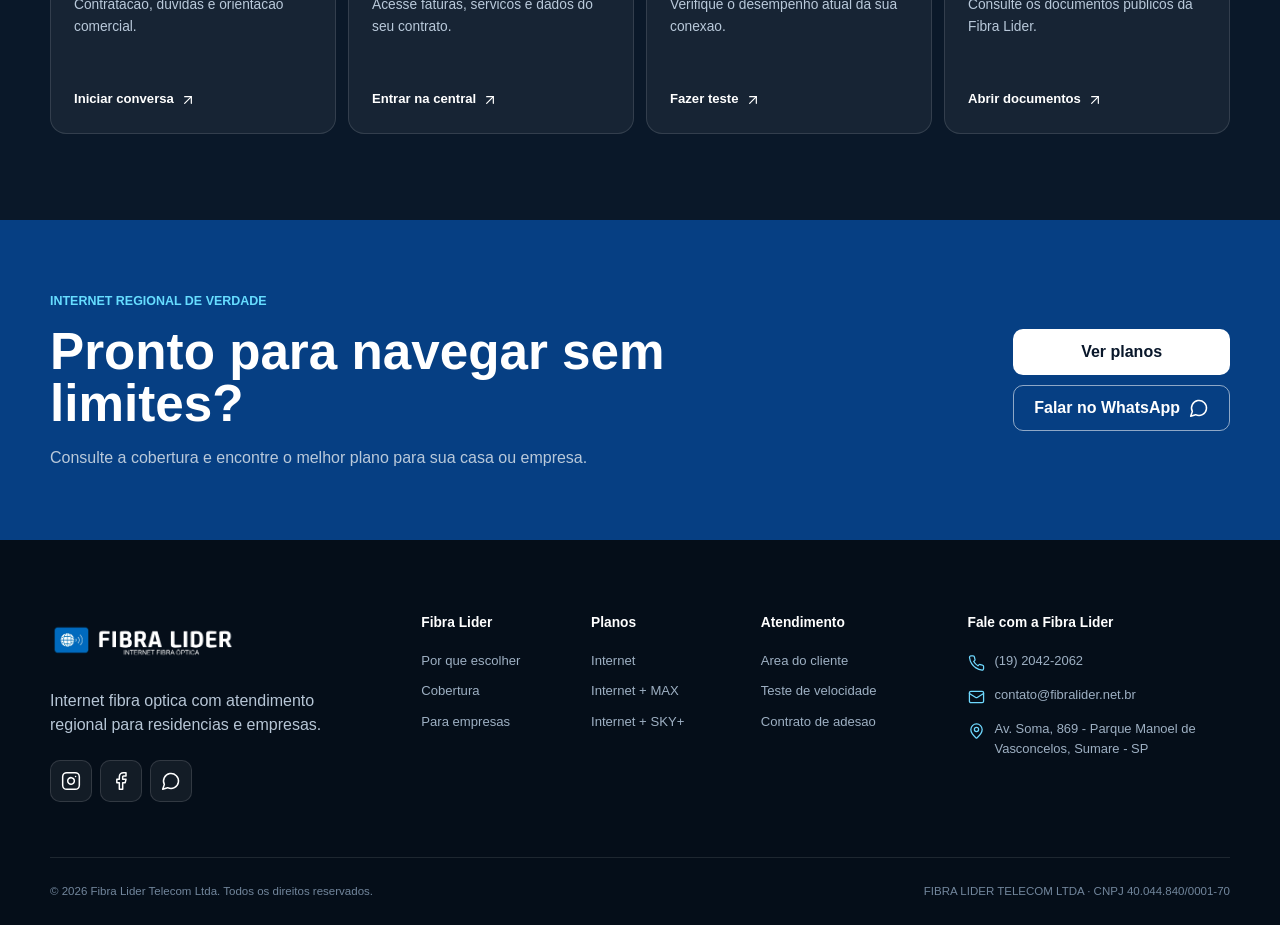
==== commit cf50584f: "fix: preserva home canonica no theme builder" ====
--- a/app/index.html
+++ b/app/index.html
@@ -33,6 +33,7 @@
     <script defer src="./assets/js/app.js"></script>
     <script defer src="./assets/js/theme-builder/core.js"></script>
     <script defer src="./assets/js/theme-builder/components.js"></script>
+    <script defer src="./assets/js/theme-builder/canonical-template.js"></script>
     <script defer src="./assets/js/theme-builder/renderer.js"></script>
     <script defer src="./assets/js/theme-builder/public.js"></script>
   </head>
--- a/app/assets/css/styles.css
+++ b/app/assets/css/styles.css
@@ -465,6 +465,7 @@
 .plan-promotion small { color: var(--muted); font-size: .65rem; }
 .plan-old-price { display: block; margin-top: 12px; color: var(--muted); font-size: .72rem; text-decoration: line-through; }
 .plan-card .plan-old-price + .plan-price { margin-top: 1px; }
+.plan-card .plan-old-price[hidden] + .plan-price { margin-top: 22px; }
 .plan-price-after { display: block; margin-top: -4px; color: var(--muted); font-size: .7rem; }
 .plan-cta { border: 0; cursor: pointer; }
 
@@ -9640,6 +9641,18 @@
 :root[data-theme="dark"] .map-style--brand .leaflet-tile-pane,
 :root[data-admin-theme="dark"] .map-style--brand .leaflet-tile-pane { filter: grayscale(.62) brightness(.62) contrast(1.32) saturate(.66) invert(.88) hue-rotate(172deg); }
 .leaflet-overlay-pane path { vector-effect: non-scaling-stroke; }
+.coverage-place-marker { align-items: center; background: transparent; border: 0; display: flex; gap: 7px; overflow: visible; }
+.coverage-place-marker > span { background: var(--marker-color, var(--brand)); border: 3px solid #fff; border-radius: 50% 50% 50% 0; box-shadow: 0 5px 16px rgba(6,17,31,.28); display: block; flex: 0 0 auto; height: 20px; position: relative; transform: rotate(-45deg); width: 20px; }
+.coverage-place-marker > span::after { background: #fff; border-radius: 50%; content: ""; height: 5px; left: 50%; position: absolute; top: 50%; transform: translate(-50%,-50%); width: 5px; }
+.coverage-place-marker > b { background: rgba(6,17,31,.88); border: 1px solid rgba(255,255,255,.16); border-radius: 4px; box-shadow: 0 8px 20px rgba(6,17,31,.2); color: #fff; font-size: .65rem; font-weight: 750; max-width: 150px; opacity: 0; overflow: hidden; padding: 5px 7px; pointer-events: none; text-overflow: ellipsis; transform: translateX(-4px); transition: opacity .16s ease, transform .16s ease; white-space: nowrap; }
+.show-place-labels .coverage-place-marker > b,
+.coverage-place-marker:hover > b { opacity: 1; transform: translateX(0); }
+.coverage-file-row > div > em { align-items: center; color: var(--muted); display: flex; font-size: .65rem; font-style: normal; gap: 5px; margin-top: 6px; }
+.coverage-file-row > div > em.is-complete { color: #16805b; }
+.coverage-file-row > div > em svg { height: 13px; width: 13px; }
+.coverage-file-row [data-action="identify-coverage-file"] svg { height: 16px; width: 16px; }
+.coverage-file-row [data-action="identify-coverage-file"]:disabled svg { animation: coverage-spin 1s linear infinite; }
+@keyframes coverage-spin { to { transform: rotate(360deg); } }
 
 .dashboard-map-block { margin-top: 15px; }
 .dashboard-mini-insight { display: flex; align-items: center; gap: 9px; margin-top: 18px; padding: 10px; border-radius: 7px; background: var(--admin-panel-2); }
--- a/app/assets/css/theme-builder-runtime.css
+++ b/app/assets/css/theme-builder-runtime.css
@@ -11,14 +11,11 @@
 .vb-document *::after { box-sizing: border-box; }
 .vb-document img,
 .vb-document video { display: block; max-width: 100%; }
-.vb-document h1,
-.vb-document h2,
-.vb-document h3,
-.vb-document h4,
-.vb-document p,
-.vb-document figure,
-.vb-document blockquote { margin: 0; }
-.vb-document a { color: inherit; }
+.vb-heading,
+.vb-text,
+.vb-rich-text,
+.vb-image,
+.vb-video { margin: 0; }
 .vb-page { min-height: 100vh; overflow: clip; }
 .vb-section { position: relative; }
 .vb-container,
@@ -97,6 +94,15 @@
 .vb-faq__item p { color: var(--vb-muted); line-height: 1.65; padding: 0 2px 22px; }
 
 .vb-plan-grid { display: grid; gap: 18px; grid-template-columns: repeat(3, minmax(0, 1fr)); }
+.vb-plan-catalog { display: grid; gap: 24px; }
+.vb-plan-filters { display: flex; flex-wrap: wrap; gap: 8px; }
+.vb-plan-filters button { background: var(--vb-surface); border: 1px solid #dbe5ee; color: var(--vb-muted); cursor: pointer; font: inherit; font-size: 13px; font-weight: 700; min-height: 40px; padding: 8px 14px; }
+.vb-plan-filters button.is-active { background: var(--vb-text); border-color: var(--vb-text); color: var(--vb-surface); }
+.vb-coupon-form { align-items: center; background: color-mix(in srgb, var(--vb-primary) 7%, var(--vb-surface)); border: 1px solid color-mix(in srgb, var(--vb-primary) 24%, transparent); display: grid; gap: 10px; grid-template-columns: auto minmax(150px, 280px) auto; justify-content: start; padding: 12px; }
+.vb-coupon-form label { color: var(--vb-text); font-size: 13px; font-weight: 800; }
+.vb-coupon-form input { background: var(--vb-surface); border: 1px solid #cbd7e3; color: var(--vb-text); font: inherit; min-height: 40px; padding: 8px 11px; }
+.vb-coupon-form button { background: var(--vb-text); border: 0; color: var(--vb-surface); cursor: pointer; font: inherit; font-size: 13px; font-weight: 800; min-height: 40px; padding: 8px 15px; }
+.vb-coupon-form.is-applied { border-color: var(--vb-success); }
 .vb-plan-card {
   background: var(--vb-surface); border: 1px solid #dbe5ee; display: flex; flex-direction: column; min-height: 430px; padding: 30px; position: relative; transition: transform .24s ease, box-shadow .24s ease, border-color .24s ease;
 }
@@ -118,6 +124,36 @@
 .vb-product-card h3 { font-size: 17px; margin: 16px 0 8px; }
 .vb-product-card strong { color: var(--vb-primary); display: block; margin-bottom: 16px; }
 .vb-product-card button { min-height: 42px; width: 100%; }
+
+.vb-trust-bar { display: grid; gap: 0; grid-template-columns: repeat(4, minmax(0, 1fr)); }
+.vb-trust-item { align-items: center; border-right: 1px solid rgba(255,255,255,.14); display: flex; gap: 12px; min-width: 0; padding: 5px 22px; }
+.vb-trust-item:first-child { padding-left: 0; }
+.vb-trust-item:last-child { border-right: 0; }
+.vb-trust-item > span { align-items: center; background: rgba(53,229,154,.12); color: var(--vb-secondary); display: inline-flex; flex: 0 0 auto; height: 38px; justify-content: center; width: 38px; }
+.vb-trust-item svg { height: 18px; width: 18px; }
+.vb-trust-item strong,
+.vb-trust-item small { display: block; }
+.vb-trust-item strong { color: #fff; font-size: 13px; }
+.vb-trust-item small { color: #94a9bd; font-size: 11px; margin-top: 3px; }
+
+.vb-app-grid { display: grid; gap: 12px; grid-template-columns: repeat(4, minmax(0, 1fr)); }
+.vb-app-card { align-items: center; background: rgba(255,255,255,.07); border: 1px solid rgba(255,255,255,.13); display: flex; gap: 13px; min-height: 78px; padding: 13px; transition: transform .2s ease, border-color .2s ease, background .2s ease; }
+.vb-app-card:hover { background: rgba(255,255,255,.1); border-color: rgba(32,211,255,.48); transform: translateY(-2px); }
+.vb-app-card__logo { align-items: center; background: #fff; color: #0758b8; display: flex; flex: 0 0 auto; font-size: 12px; font-weight: 900; height: 46px; justify-content: center; width: 46px; }
+.vb-app-card__logo img { height: 34px; object-fit: contain; width: 34px; }
+.vb-app-card strong,
+.vb-app-card small { display: block; }
+.vb-app-card strong { color: #fff; font-size: 14px; }
+.vb-app-card small { color: #9db0c3; font-size: 11px; margin-top: 4px; }
+
+.vb-support-grid { display: grid; gap: 14px; grid-template-columns: repeat(4, minmax(0, 1fr)); }
+.vb-support-card { background: rgba(255,255,255,.07); border: 1px solid rgba(255,255,255,.13); display: flex; flex-direction: column; min-height: 250px; padding: 24px; }
+.vb-support-card > span { align-items: center; background: rgba(32,211,255,.13); color: #58dcff; display: inline-flex; height: 42px; justify-content: center; width: 42px; }
+.vb-support-card > span svg { height: 19px; width: 19px; }
+.vb-support-card h3 { color: #fff; font-size: 19px; margin: 20px 0 9px; }
+.vb-support-card p { color: #9fb2c4; font-size: 14px; line-height: 1.55; }
+.vb-support-card a { align-items: center; color: #fff; display: inline-flex; font-size: 13px; font-weight: 800; gap: 7px; margin-top: auto; padding-top: 20px; text-decoration: none; }
+.vb-support-card a svg { height: 15px; width: 15px; }
 
 .vb-header { background: var(--vb-surface); border-bottom: 1px solid rgba(10, 22, 40, .09); position: relative; z-index: 30; }
 .vb-header.is-sticky { position: sticky; top: 0; }
@@ -166,6 +202,14 @@
 .vb-coverage__map { background: #dce8f2; min-height: 360px; overflow: hidden; position: relative; z-index: 1; }
 .vb-coverage__map .leaflet-tile-pane { filter: saturate(.72) contrast(1.05); }
 .vb-coverage__map.is-map-unavailable::after { content: "Mapa indisponivel neste preview"; inset: 50% auto auto 50%; position: absolute; transform: translate(-50%, -50%); }
+.vb-coverage__map .leaflet-tile-pane { filter: grayscale(.58) saturate(.72) contrast(1.08); }
+.vb-coverage__map .leaflet-control-attribution { background: rgba(255,255,255,.86); font-size: 9px; }
+.coverage-place-marker { align-items: center; background: transparent; border: 0; display: flex; gap: 7px; overflow: visible; }
+.coverage-place-marker > span { background: var(--marker-color, var(--vb-primary)); border: 3px solid #fff; border-radius: 50% 50% 50% 0; box-shadow: 0 5px 16px rgba(6,17,31,.28); display: block; flex: 0 0 auto; height: 20px; position: relative; transform: rotate(-45deg); width: 20px; }
+.coverage-place-marker > span::after { background: #fff; border-radius: 50%; content: ""; height: 5px; left: 50%; position: absolute; top: 50%; transform: translate(-50%,-50%); width: 5px; }
+.coverage-place-marker > b { background: rgba(6,17,31,.88); border: 1px solid rgba(255,255,255,.16); color: #fff; font: 750 10px/1.2 Inter,Arial,sans-serif; max-width: 150px; opacity: 0; overflow: hidden; padding: 5px 7px; pointer-events: none; text-overflow: ellipsis; transform: translateX(-4px); transition: opacity .16s ease, transform .16s ease; white-space: nowrap; }
+.show-place-labels .coverage-place-marker > b,
+.coverage-place-marker:hover > b { opacity: 1; transform: translateX(0); }
 
 .vb-form { width: 100%; }
 .vb-form__fields { display: grid; gap: 14px; }
@@ -185,6 +229,9 @@
   .vb-testimonials,
   .vb-plan-grid { grid-template-columns: repeat(2, minmax(0, 1fr)); }
   .vb-product-grid { grid-template-columns: repeat(2, minmax(0, 1fr)); }
+  .vb-trust-bar,
+  .vb-app-grid,
+  .vb-support-grid { grid-template-columns: repeat(2, minmax(0, 1fr)); }
   .vb-coverage { gap: 32px; grid-template-columns: 1fr; }
   .vb-footer__main { grid-template-columns: 1fr 1fr; }
   .vb-footer__contact { grid-column: 1 / -1; }
@@ -208,6 +255,13 @@
   .vb-testimonials,
   .vb-plan-grid,
   .vb-product-grid { grid-template-columns: 1fr; }
+  .vb-trust-bar,
+  .vb-app-grid,
+  .vb-support-grid { grid-template-columns: 1fr; }
+  .vb-trust-item { border-bottom: 1px solid rgba(255,255,255,.13); border-right: 0; padding: 10px 0; }
+  .vb-coupon-form { grid-template-columns: 1fr; }
+  .vb-coupon-form input,
+  .vb-coupon-form button { width: 100%; }
   .vb-plan-card { min-height: 0; padding: 24px; }
   .vb-coverage__copy h2 { font-size: 32px; }
   .vb-coverage__map { min-height: 360px; }
@@ -234,6 +288,7 @@
 .vb-document.is-editor .vb-editor-node.is-vb-selected::before { background: #0874e7; color: #fff; content: attr(data-vb-label); font: 600 11px/24px Inter,Arial,sans-serif; left: 0; max-width: 220px; overflow: hidden; padding: 0 8px; pointer-events: none; position: absolute; text-overflow: ellipsis; top: 0; white-space: nowrap; z-index: 999; }
 .vb-document.is-editor [contenteditable="true"] { cursor: text; }
 .vb-document.is-editor [contenteditable="true"]:focus { outline: 2px solid #29d884; outline-offset: 3px; }
+.canonical-site-header.is-static { position: relative; }
 .vb-empty-slot { align-items: center; border: 1px dashed #7990a8; color: #64748b; display: flex; font: 600 12px/1.4 Inter,Arial,sans-serif; justify-content: center; min-height: 48px; padding: 12px; width: 100%; }
 .vb-editor-node.is-vb-dragging { opacity: .4; }
 .vb-editor-node.is-vb-drop-before { box-shadow: inset 0 4px 0 #29d884; }
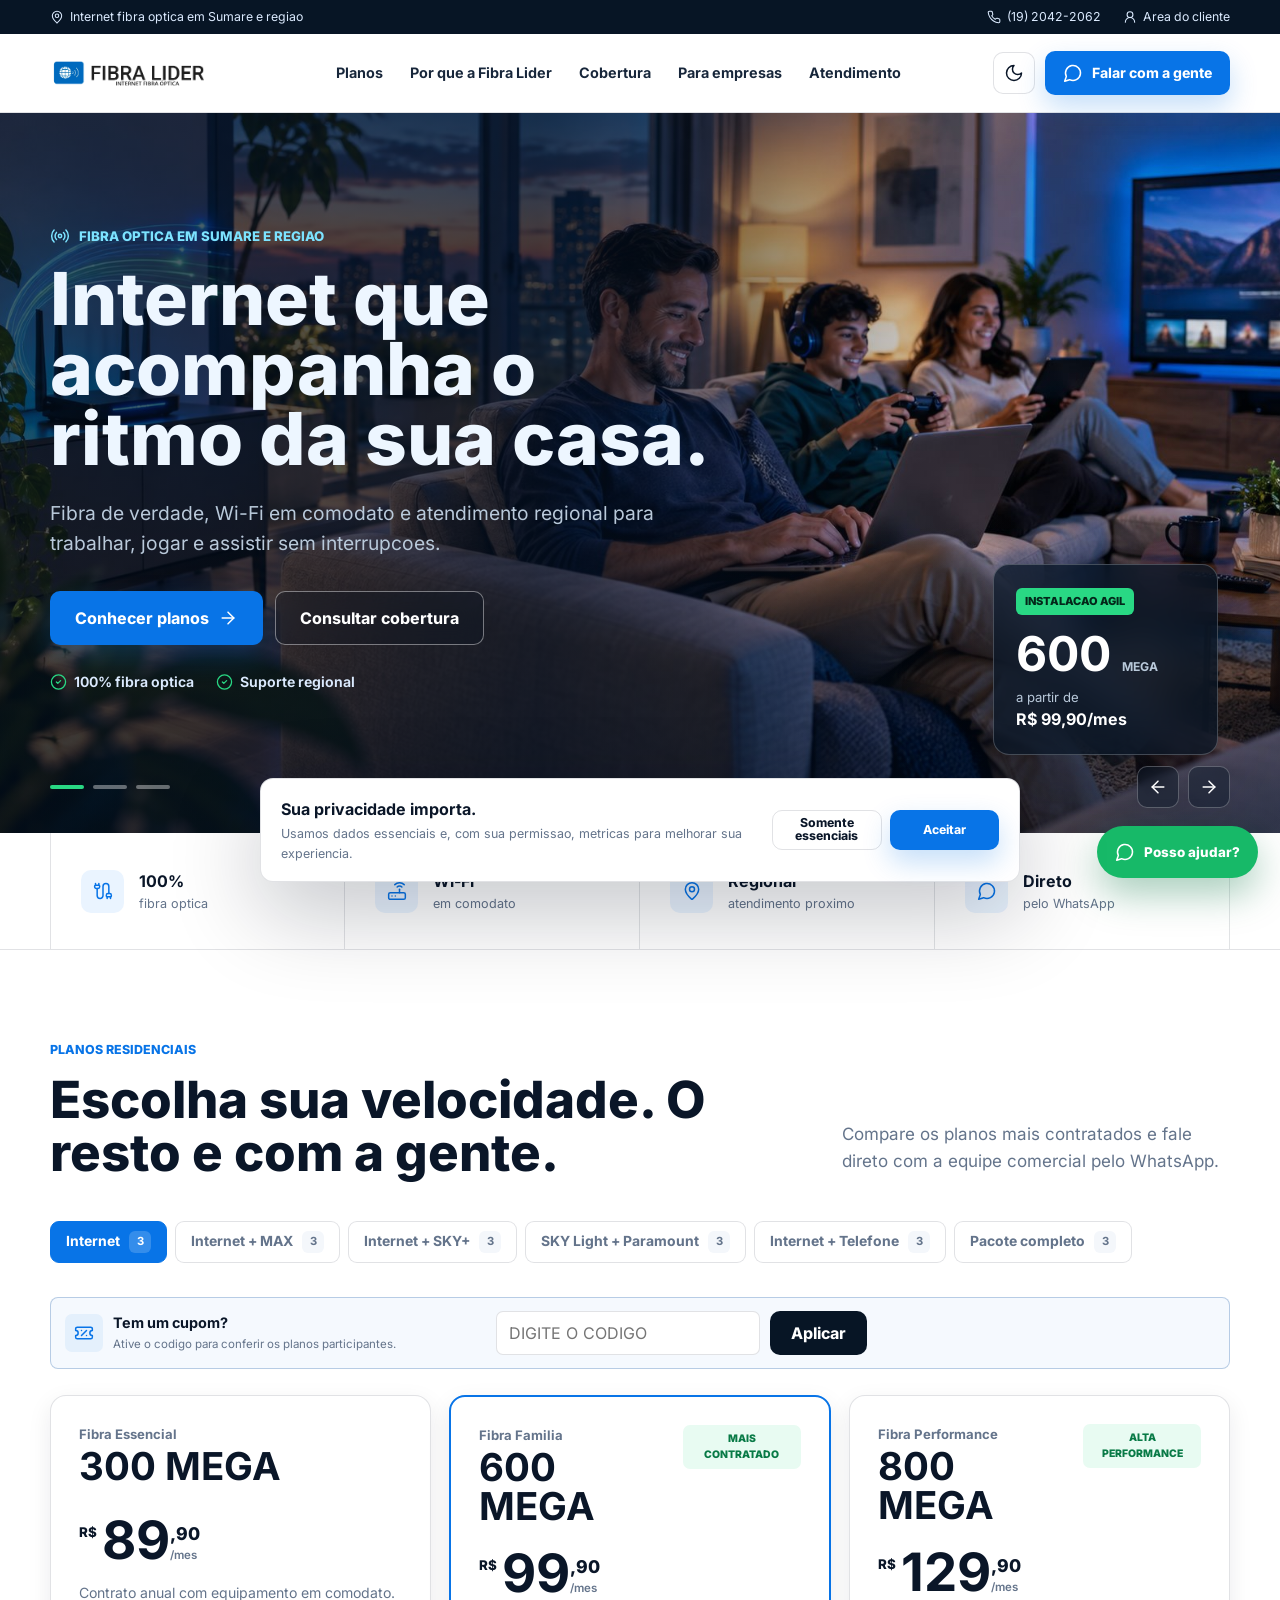
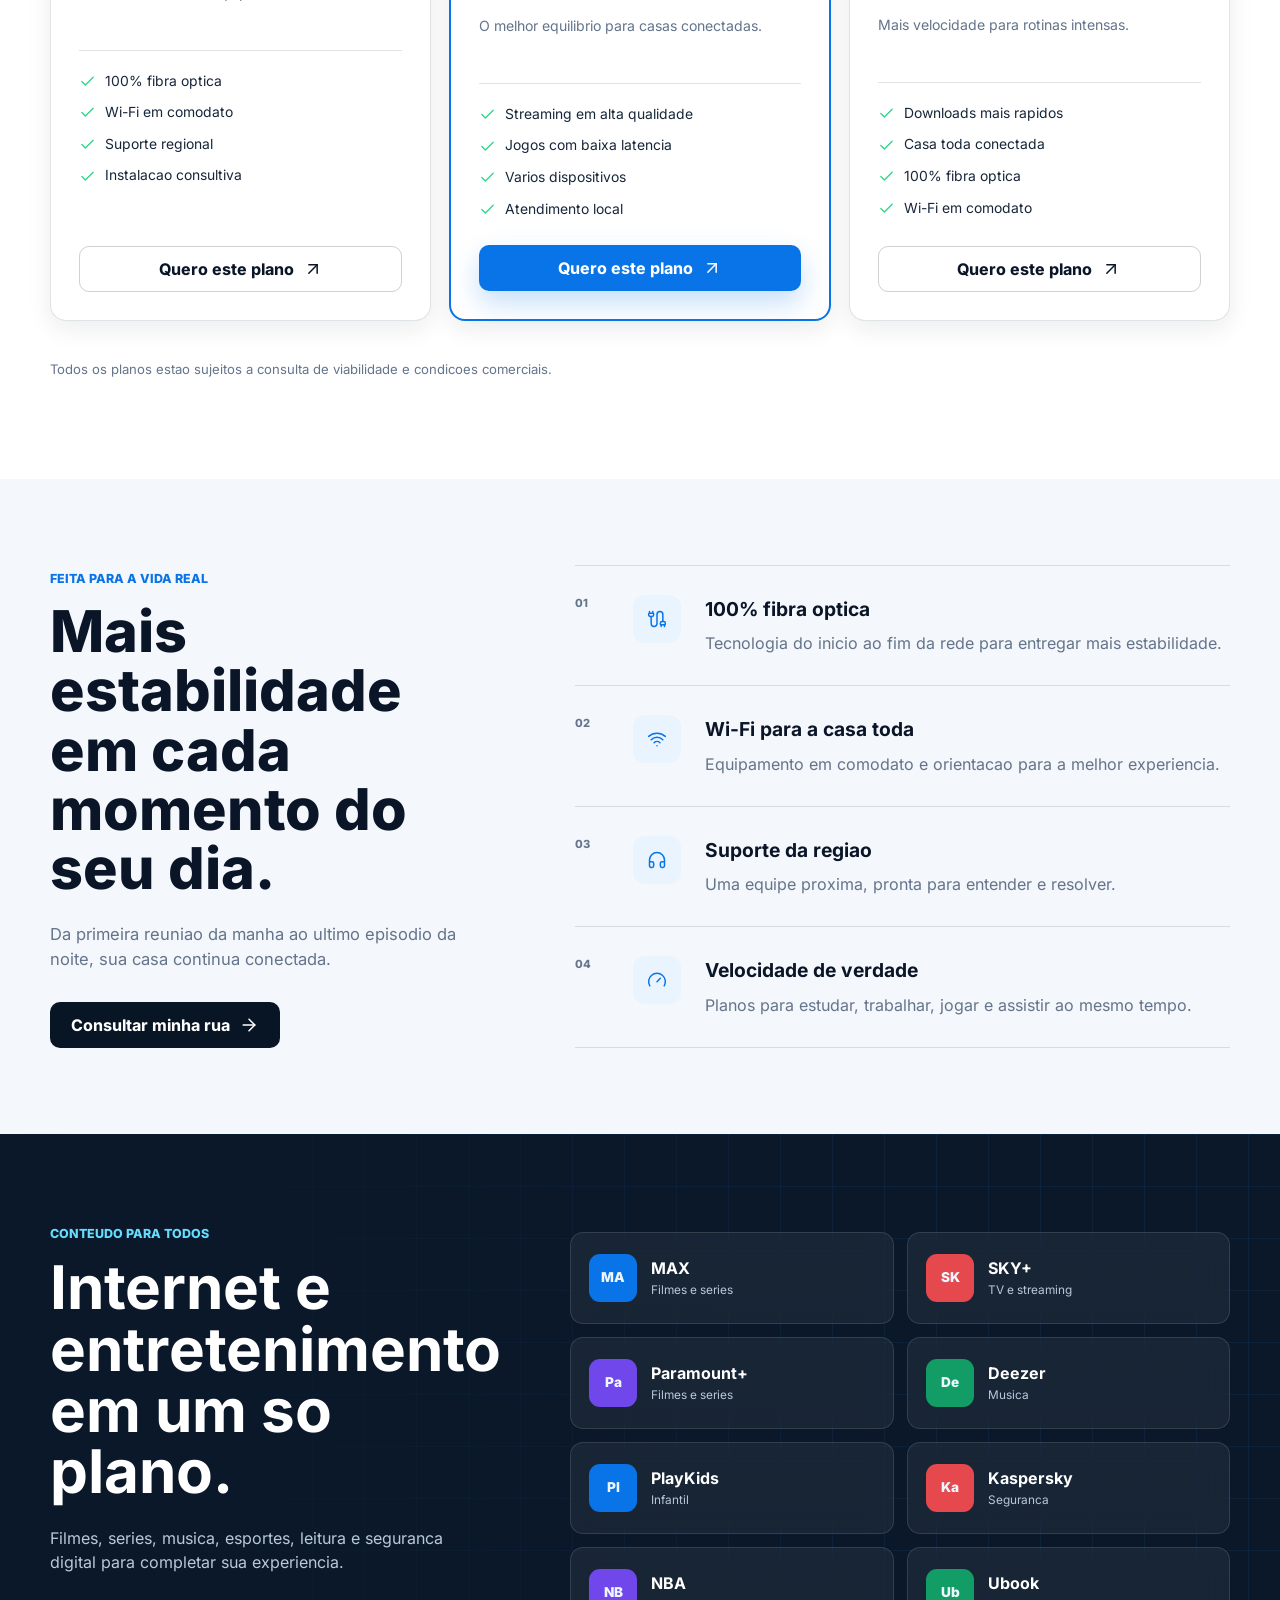
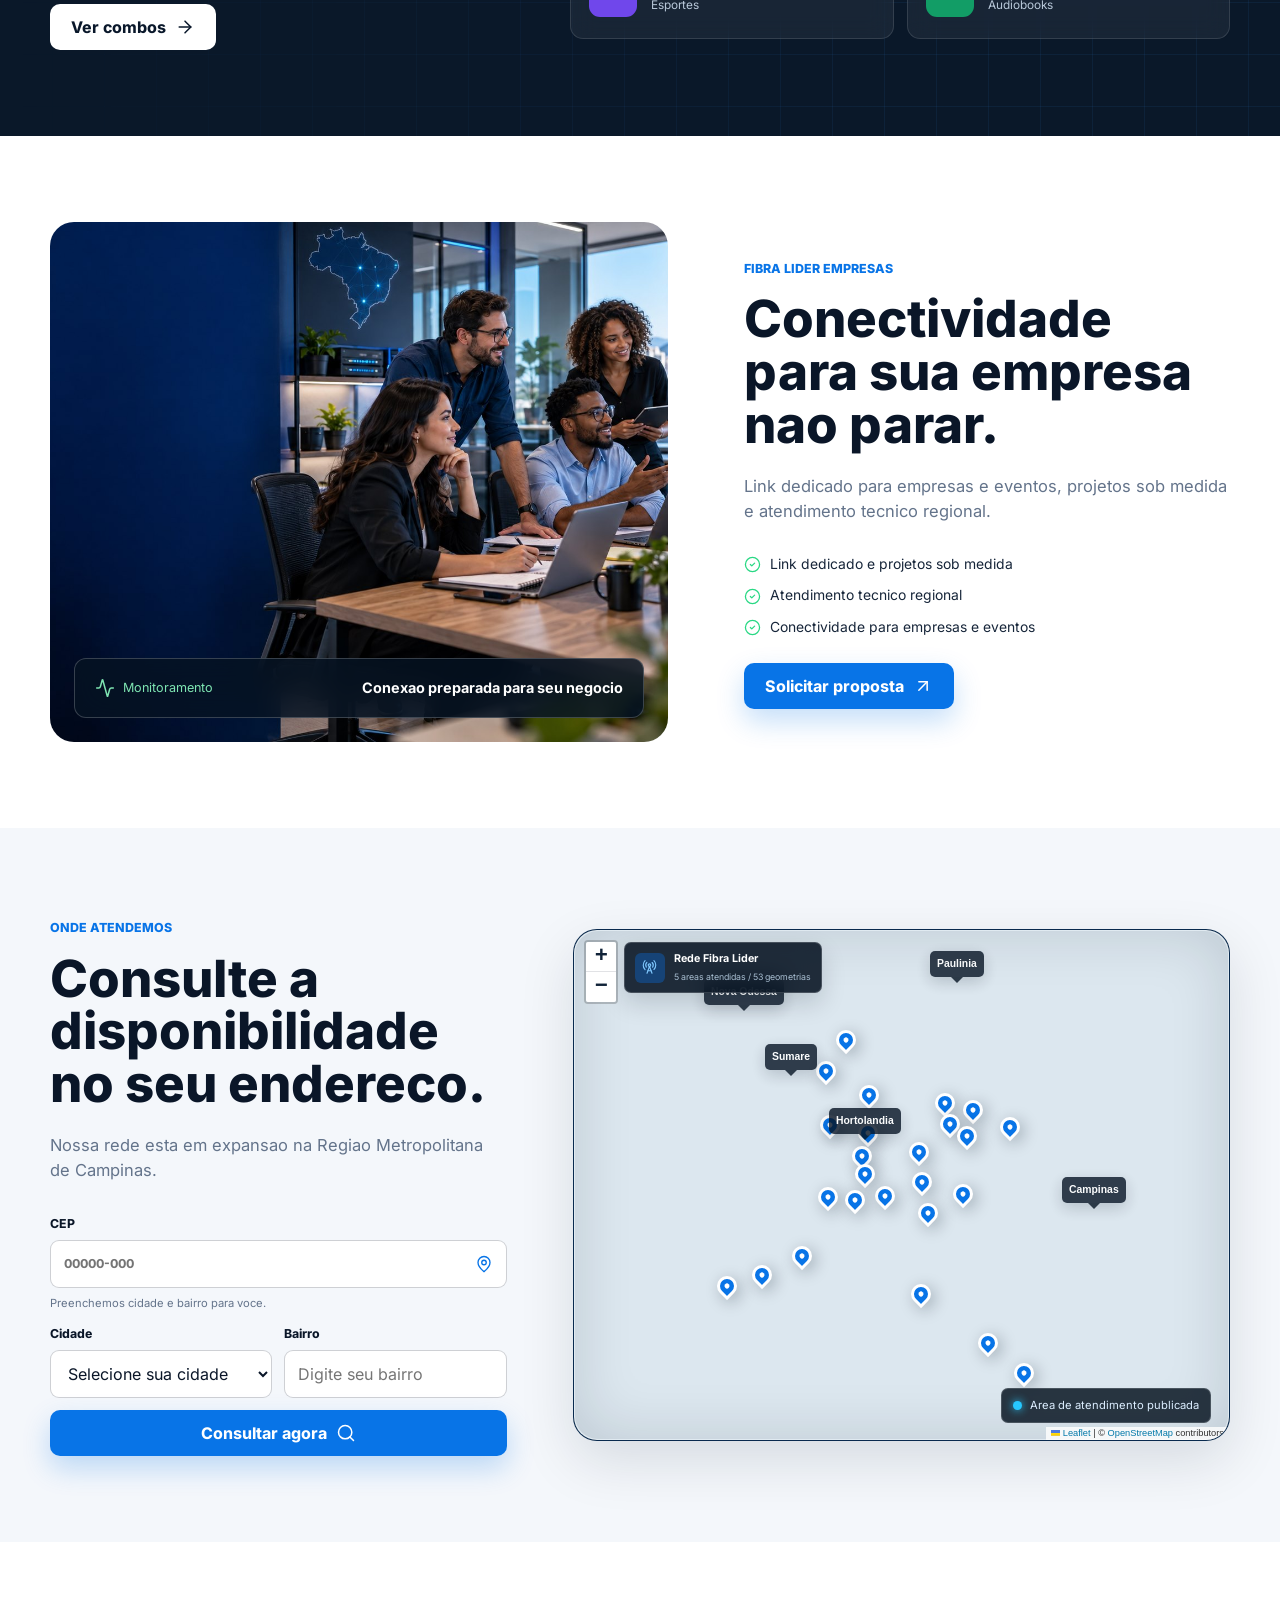
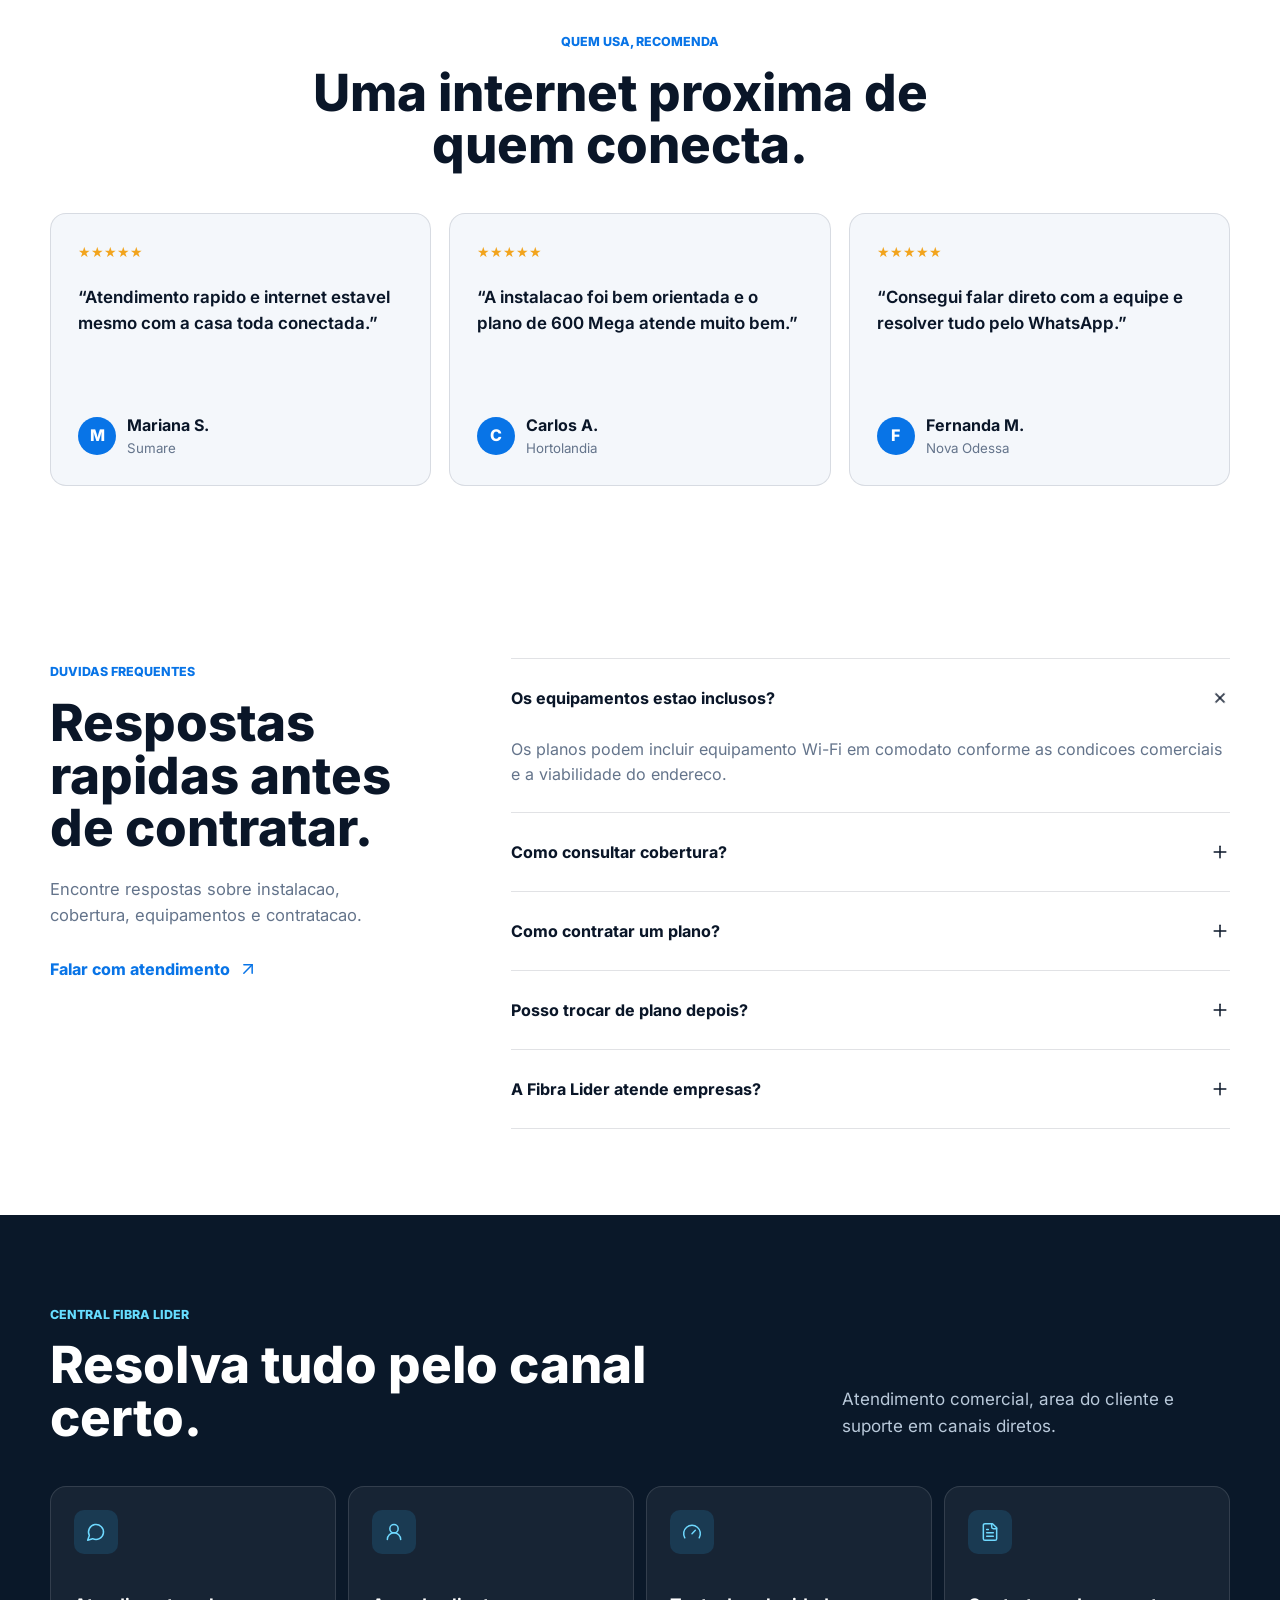
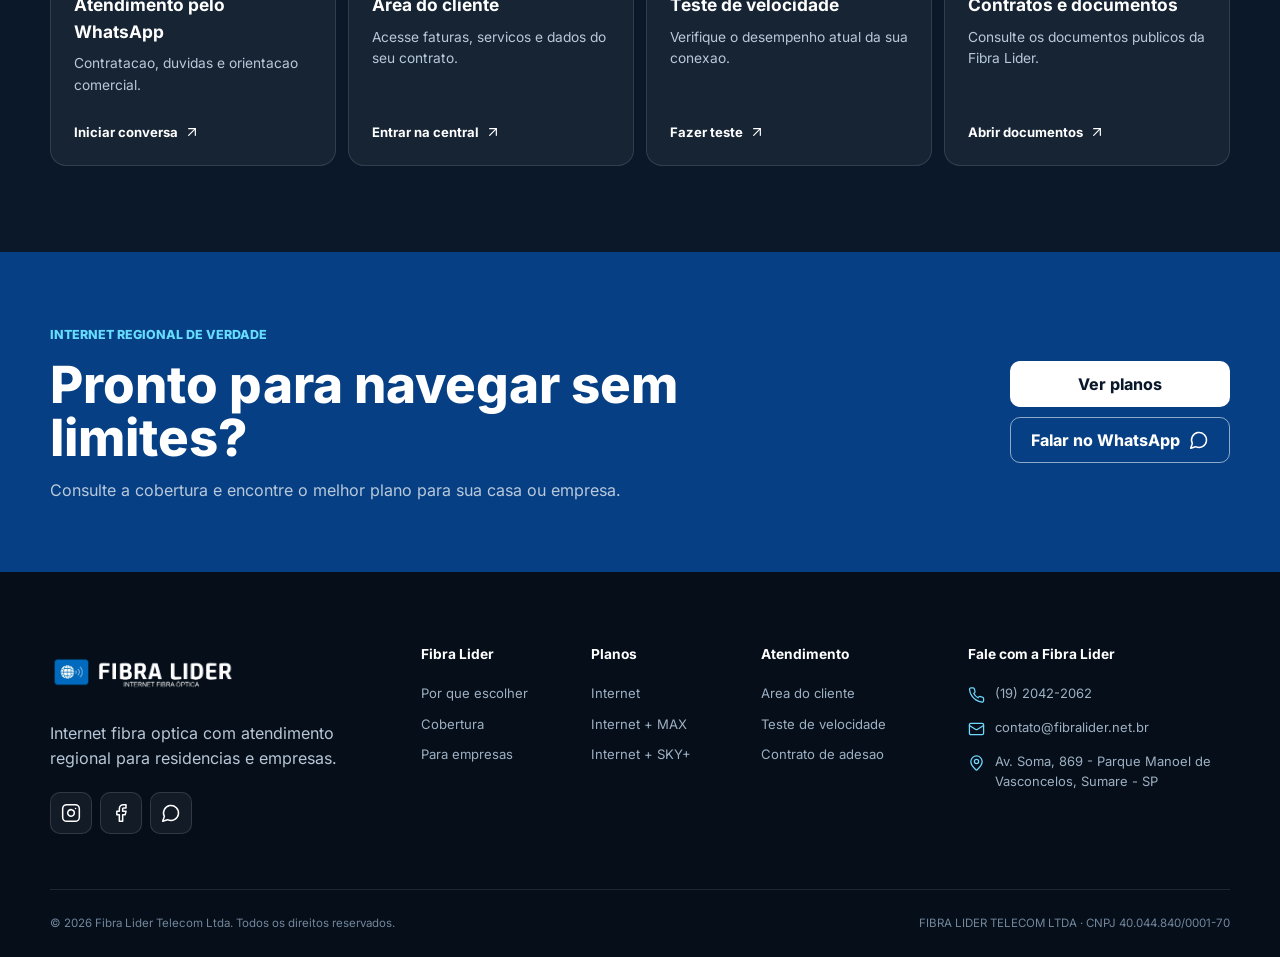
==== commit 9c11fab5: "feat: adiciona catalogo visual e templates premium" ====
--- a/app/index.html
+++ b/app/index.html
@@ -23,8 +23,10 @@
     <link rel="manifest" href="./manifest.webmanifest">
     <link rel="preload" as="image" href="./assets/img/hero-family-fiber.jpg">
     <link rel="stylesheet" href="./assets/vendor/leaflet.css">
+    <link rel="stylesheet" href="./assets/css/fonts.css">
     <link rel="stylesheet" href="./assets/css/styles.css">
     <link rel="stylesheet" href="./assets/css/theme-builder-runtime.css">
+    <link rel="stylesheet" href="./assets/css/theme-builder-templates.css">
     <script defer src="./assets/vendor/lucide.min.js"></script>
     <script defer src="./assets/vendor/leaflet.js"></script>
     <script defer src="./assets/vendor/jszip.min.js"></script>
--- a/app/assets/css/fonts.css
+++ b/app/assets/css/fonts.css
@@ -0,0 +1,31 @@
+@font-face {
+  font-family: "Inter";
+  font-style: normal;
+  font-weight: 100 900;
+  font-display: swap;
+  src: url("../fonts/inter-variable.woff2") format("woff2-variations");
+}
+
+@font-face {
+  font-family: "Manrope";
+  font-style: normal;
+  font-weight: 200 800;
+  font-display: swap;
+  src: url("../fonts/manrope-variable.woff2") format("woff2-variations");
+}
+
+@font-face {
+  font-family: "Sora";
+  font-style: normal;
+  font-weight: 100 800;
+  font-display: swap;
+  src: url("../fonts/sora-variable.woff2") format("woff2-variations");
+}
+
+@font-face {
+  font-family: "Lora";
+  font-style: normal;
+  font-weight: 400 700;
+  font-display: swap;
+  src: url("../fonts/lora-variable.woff2") format("woff2-variations");
+}
--- a/app/assets/css/styles.css
+++ b/app/assets/css/styles.css
@@ -3880,6 +3880,31 @@
   font-style: normal;
 }
 
+.nav-group .admin-studio-launch {
+  min-height: 48px;
+  margin: 3px 0 5px;
+  border: 1px solid rgba(45, 211, 139, 0.42);
+  background: #0d7354;
+  color: #fff;
+  box-shadow: 0 8px 22px rgba(0, 63, 47, 0.24);
+}
+
+.nav-group .admin-studio-launch:hover {
+  border-color: rgba(111, 255, 195, 0.72);
+  background: #0b805d;
+}
+
+.nav-group .admin-studio-launch svg { color: #85f1c7; }
+.nav-group .admin-studio-launch b { font-weight: 800; }
+
+.nav-group .admin-studio-launch em {
+  min-width: 40px;
+  padding: 0 7px;
+  background: rgba(255, 255, 255, 0.14);
+  color: #dffff2;
+  text-transform: uppercase;
+}
+
 .sidebar-footer {
   margin-top: auto;
   padding: 12px;
--- a/app/assets/css/theme-builder-runtime.css
+++ b/app/assets/css/theme-builder-runtime.css
@@ -294,3 +294,4 @@
 .vb-editor-node.is-vb-drop-before { box-shadow: inset 0 4px 0 #29d884; }
 .vb-editor-node.is-vb-drop-after { box-shadow: inset 0 -4px 0 #29d884; }
 .vb-editor-node.is-vb-drop-inside { outline: 3px solid #29d884 !important; outline-offset: -3px; }
+.vb-editor-node.is-vb-drop-invalid { outline: 3px solid #d23f48 !important; outline-offset: -3px; }
--- a/app/assets/css/theme-builder-templates.css
+++ b/app/assets/css/theme-builder-templates.css
@@ -0,0 +1,374 @@
+.vb-document[data-vb-template] {
+  font-family: var(--vb-font-body);
+}
+
+.vb-document[data-vb-template] h1,
+.vb-document[data-vb-template] h2,
+.vb-document[data-vb-template] h3,
+.vb-document[data-vb-template] .plan-card__top strong,
+.vb-document[data-vb-template] .plan-price {
+  font-family: var(--vb-font-heading);
+  letter-spacing: 0;
+}
+
+/* Aurora Regional: claro, editorial e orientado a confianca. */
+.vb-document[data-vb-template="provider-aurora"] {
+  --line: rgba(7, 24, 39, 0.1);
+  --line-strong: rgba(7, 24, 39, 0.2);
+  --ink-2: color-mix(in srgb, var(--ink) 88%, #31506a);
+  --soft-blue: color-mix(in srgb, var(--brand) 9%, #fff);
+  --soft-green: color-mix(in srgb, var(--accent) 12%, #fff);
+}
+
+.vb-document[data-vb-template="provider-aurora"] .site-header {
+  border-bottom-color: rgba(7, 24, 39, 0.08);
+  background: color-mix(in srgb, var(--panel) 96%, transparent);
+}
+
+.vb-document[data-vb-template="provider-aurora"] .service-strip {
+  background: var(--brand);
+  color: #fff;
+}
+
+.vb-document[data-vb-template="provider-aurora"] .hero-slider {
+  height: min(760px, calc(100svh - 112px));
+  min-height: 640px;
+  background: var(--panel);
+  color: var(--ink);
+}
+
+.vb-document[data-vb-template="provider-aurora"] .hero-slide picture {
+  position: absolute;
+  inset: 0 0 0 46%;
+  overflow: hidden;
+  border-radius: 0 0 0 64px;
+}
+
+.vb-document[data-vb-template="provider-aurora"] .hero-slide__image {
+  position: absolute;
+  inset: 0;
+}
+
+.vb-document[data-vb-template="provider-aurora"] .hero-slide__shade {
+  background: linear-gradient(90deg, var(--panel) 0%, var(--panel) 42%, color-mix(in srgb, var(--panel) 68%, transparent) 55%, transparent 78%);
+}
+
+.vb-document[data-vb-template="provider-aurora"] .hero-copy {
+  width: min(620px, 50%);
+  padding-bottom: 18px;
+}
+
+.vb-document[data-vb-template="provider-aurora"] .hero-eyebrow {
+  color: var(--brand);
+}
+
+.vb-document[data-vb-template="provider-aurora"] .hero-copy h1 {
+  color: var(--ink);
+  font-size: clamp(3rem, 5.2vw, 5.3rem);
+  line-height: 0.98;
+}
+
+.vb-document[data-vb-template="provider-aurora"] .hero-copy > p,
+.vb-document[data-vb-template="provider-aurora"] .hero-proof {
+  color: var(--muted);
+}
+
+.vb-document[data-vb-template="provider-aurora"] .hero-actions .button--glass {
+  border-color: var(--line-strong);
+  background: var(--panel);
+  color: var(--ink);
+}
+
+.vb-document[data-vb-template="provider-aurora"] .hero-plan-chip {
+  right: 4%;
+  bottom: 82px;
+  border-color: rgba(255, 255, 255, 0.32);
+  background: rgba(5, 20, 35, 0.84);
+  color: #fff;
+}
+
+.vb-document[data-vb-template="provider-aurora"] .hero-dots .hero-dot {
+  background: rgba(7, 24, 39, 0.22);
+}
+
+.vb-document[data-vb-template="provider-aurora"] .hero-dots .hero-dot.is-active {
+  background: var(--brand);
+}
+
+.vb-document[data-vb-template="provider-aurora"] .proof-band {
+  position: relative;
+  z-index: 6;
+  margin: -1px auto 0;
+}
+
+.vb-document[data-vb-template="provider-aurora"] .plans-section,
+.vb-document[data-vb-template="provider-aurora"] .benefits-section,
+.vb-document[data-vb-template="provider-aurora"] .business-section,
+.vb-document[data-vb-template="provider-aurora"] .faq-section {
+  background: var(--panel);
+}
+
+.vb-document[data-vb-template="provider-aurora"] .coverage-section,
+.vb-document[data-vb-template="provider-aurora"] .testimonials-section {
+  background: var(--surface);
+}
+
+.vb-document[data-vb-template="provider-aurora"] .plan-card {
+  border-radius: var(--radius);
+  box-shadow: 0 12px 34px rgba(7, 24, 39, 0.07);
+}
+
+.vb-document[data-vb-template="provider-aurora"] .plan-card--featured {
+  box-shadow: 0 18px 44px rgba(var(--brand-rgb), 0.16);
+}
+
+.vb-document[data-vb-template="provider-aurora"] .coverage-layout {
+  grid-template-columns: minmax(370px, 0.75fr) minmax(520px, 1.25fr);
+}
+
+.vb-document[data-vb-template="provider-aurora"] .coverage-map,
+.vb-document[data-vb-template="provider-aurora"] .business-visual {
+  border-radius: 18px;
+}
+
+.vb-document[data-vb-template="provider-aurora"] .entertainment-section,
+.vb-document[data-vb-template="provider-aurora"] .support-section,
+.vb-document[data-vb-template="provider-aurora"] .final-cta,
+.vb-document[data-vb-template="provider-aurora"] .site-footer {
+  background: #071827;
+}
+
+.vb-document[data-vb-template="provider-aurora"] .final-cta {
+  border-top: 1px solid rgba(255, 255, 255, 0.12);
+}
+
+/* Nexus Performance: escuro, tecnico e focado em velocidade. */
+.vb-document[data-vb-template="provider-nexus"] {
+  --line: rgba(255, 255, 255, 0.11);
+  --line-strong: rgba(255, 255, 255, 0.2);
+  --ink-2: #d7e5f2;
+  --soft-blue: color-mix(in srgb, var(--brand) 17%, var(--panel));
+  --soft-green: color-mix(in srgb, var(--accent) 15%, var(--panel));
+  background: var(--surface);
+  color: var(--ink);
+}
+
+.vb-document[data-vb-template="provider-nexus"] .site-header {
+  border-bottom-color: var(--line);
+  background: rgba(6, 13, 22, 0.92);
+}
+
+.vb-document[data-vb-template="provider-nexus"] .service-strip {
+  display: none;
+}
+
+.vb-document[data-vb-template="provider-nexus"] .nav-shell {
+  min-height: 84px;
+}
+
+.vb-document[data-vb-template="provider-nexus"] .site-nav a,
+.vb-document[data-vb-template="provider-nexus"] .theme-toggle,
+.vb-document[data-vb-template="provider-nexus"] .mobile-menu-toggle {
+  color: var(--ink);
+}
+
+.vb-document[data-vb-template="provider-nexus"] .hero-slider {
+  height: min(820px, calc(100svh - 84px));
+  min-height: 680px;
+  border-bottom: 1px solid var(--line);
+  background: #050b13;
+}
+
+.vb-document[data-vb-template="provider-nexus"] .hero-slide__image {
+  opacity: 0.48;
+  filter: saturate(0.78) contrast(1.08);
+}
+
+.vb-document[data-vb-template="provider-nexus"] .hero-slide__shade {
+  background: linear-gradient(90deg, rgba(4, 10, 18, 0.94), rgba(4, 10, 18, 0.42) 54%, rgba(4, 10, 18, 0.82)), linear-gradient(0deg, #050b13 0%, transparent 42%);
+}
+
+.vb-document[data-vb-template="provider-nexus"] .hero-slide__content {
+  justify-content: center;
+  text-align: center;
+}
+
+.vb-document[data-vb-template="provider-nexus"] .hero-copy {
+  width: min(850px, 78%);
+  padding-bottom: 36px;
+}
+
+.vb-document[data-vb-template="provider-nexus"] .hero-eyebrow {
+  color: var(--accent);
+}
+
+.vb-document[data-vb-template="provider-nexus"] .hero-copy h1 {
+  max-width: 900px;
+  margin-inline: auto;
+  font-size: clamp(3.4rem, 6.5vw, 6.7rem);
+}
+
+.vb-document[data-vb-template="provider-nexus"] .hero-copy > p {
+  margin-inline: auto;
+  color: #bad0e2;
+}
+
+.vb-document[data-vb-template="provider-nexus"] .hero-actions,
+.vb-document[data-vb-template="provider-nexus"] .hero-proof {
+  justify-content: center;
+}
+
+.vb-document[data-vb-template="provider-nexus"] .hero-plan-chip {
+  right: 3%;
+  bottom: 74px;
+  border-color: rgba(255, 255, 255, 0.16);
+  border-radius: 8px;
+  background: rgba(7, 19, 31, 0.88);
+}
+
+.vb-document[data-vb-template="provider-nexus"] .proof-band,
+.vb-document[data-vb-template="provider-nexus"] .plans-section,
+.vb-document[data-vb-template="provider-nexus"] .benefits-section,
+.vb-document[data-vb-template="provider-nexus"] .business-section,
+.vb-document[data-vb-template="provider-nexus"] .coverage-section,
+.vb-document[data-vb-template="provider-nexus"] .testimonials-section,
+.vb-document[data-vb-template="provider-nexus"] .faq-section {
+  border-color: var(--line);
+  background: var(--surface);
+}
+
+.vb-document[data-vb-template="provider-nexus"] .proof-item,
+.vb-document[data-vb-template="provider-nexus"] .benefit-list,
+.vb-document[data-vb-template="provider-nexus"] .benefit-row,
+.vb-document[data-vb-template="provider-nexus"] .faq-item,
+.vb-document[data-vb-template="provider-nexus"] .faq-item:first-child {
+  border-color: var(--line);
+}
+
+.vb-document[data-vb-template="provider-nexus"] .proof-icon,
+.vb-document[data-vb-template="provider-nexus"] .benefit-icon {
+  border: 1px solid rgba(var(--brand-rgb), 0.3);
+  background: rgba(var(--brand-rgb), 0.12);
+}
+
+.vb-document[data-vb-template="provider-nexus"] .plan-card,
+.vb-document[data-vb-template="provider-nexus"] .testimonial {
+  border-color: var(--line);
+  border-radius: 8px;
+  background: var(--panel);
+  box-shadow: none;
+}
+
+.vb-document[data-vb-template="provider-nexus"] .plan-card:hover {
+  border-color: var(--brand);
+  box-shadow: 0 18px 48px rgba(0, 0, 0, 0.24);
+}
+
+.vb-document[data-vb-template="provider-nexus"] .plan-card__top em {
+  background: rgba(49, 221, 160, 0.13);
+  color: var(--accent);
+}
+
+.vb-document[data-vb-template="provider-nexus"] .plan-card ul,
+.vb-document[data-vb-template="provider-nexus"] .check-list {
+  border-color: var(--line);
+}
+
+.vb-document[data-vb-template="provider-nexus"] .filter-tab,
+.vb-document[data-vb-template="provider-nexus"] .coupon-activation,
+.vb-document[data-vb-template="provider-nexus"] .coverage-form input,
+.vb-document[data-vb-template="provider-nexus"] .coverage-form select {
+  border-color: var(--line);
+  background: var(--panel);
+  color: var(--ink);
+}
+
+.vb-document[data-vb-template="provider-nexus"] .entertainment-section,
+.vb-document[data-vb-template="provider-nexus"] .support-section,
+.vb-document[data-vb-template="provider-nexus"] .site-footer {
+  background: #03080e;
+}
+
+.vb-document[data-vb-template="provider-nexus"] .entertainment-section {
+  border-block: 1px solid var(--line);
+}
+
+.vb-document[data-vb-template="provider-nexus"] .business-visual,
+.vb-document[data-vb-template="provider-nexus"] .coverage-map {
+  border-radius: 8px;
+  box-shadow: 0 22px 70px rgba(0, 0, 0, 0.28);
+}
+
+.vb-document[data-vb-template="provider-nexus"] .final-cta {
+  border-block: 1px solid rgba(var(--brand-rgb), 0.35);
+  background: color-mix(in srgb, var(--brand) 16%, #050b13);
+}
+
+.vb-document[data-vb-template="provider-nexus"] .faq-item > button,
+.vb-document[data-vb-template="provider-nexus"] .plan-price,
+.vb-document[data-vb-template="provider-nexus"] .plan-card li,
+.vb-document[data-vb-template="provider-nexus"] .check-list li {
+  color: var(--ink);
+}
+
+@media (max-width: 900px) {
+  .vb-document[data-vb-template="provider-aurora"] .hero-slider,
+  .vb-document[data-vb-template="provider-nexus"] .hero-slider {
+    min-height: 670px;
+  }
+
+  .vb-document[data-vb-template="provider-aurora"] .hero-slide picture {
+    inset: 0;
+    border-radius: 0;
+  }
+
+  .vb-document[data-vb-template="provider-aurora"] .hero-slide__shade {
+    background: linear-gradient(90deg, rgba(3, 15, 28, 0.88), rgba(3, 15, 28, 0.38)), linear-gradient(0deg, rgba(3, 15, 28, 0.7), transparent 55%);
+  }
+
+  .vb-document[data-vb-template="provider-aurora"] .hero-copy,
+  .vb-document[data-vb-template="provider-nexus"] .hero-copy {
+    width: min(700px, 86%);
+  }
+
+  .vb-document[data-vb-template="provider-aurora"] .hero-copy h1,
+  .vb-document[data-vb-template="provider-aurora"] .hero-copy > p,
+  .vb-document[data-vb-template="provider-aurora"] .hero-proof {
+    color: #fff;
+  }
+
+  .vb-document[data-vb-template="provider-aurora"] .hero-eyebrow {
+    color: #7ce3ff;
+  }
+
+  .vb-document[data-vb-template="provider-aurora"] .coverage-layout {
+    grid-template-columns: 1fr;
+  }
+}
+
+@media (max-width: 767px) {
+  .vb-document[data-vb-template="provider-aurora"] .hero-slider,
+  .vb-document[data-vb-template="provider-nexus"] .hero-slider {
+    min-height: 720px;
+  }
+
+  .vb-document[data-vb-template="provider-nexus"] .hero-slide__content {
+    align-items: flex-start;
+    padding-top: 88px;
+    text-align: left;
+  }
+
+  .vb-document[data-vb-template="provider-nexus"] .hero-copy {
+    width: 100%;
+  }
+
+  .vb-document[data-vb-template="provider-nexus"] .hero-actions,
+  .vb-document[data-vb-template="provider-nexus"] .hero-proof {
+    justify-content: flex-start;
+  }
+
+  .vb-document[data-vb-template="provider-aurora"] .hero-plan-chip,
+  .vb-document[data-vb-template="provider-nexus"] .hero-plan-chip {
+    display: none;
+  }
+}
